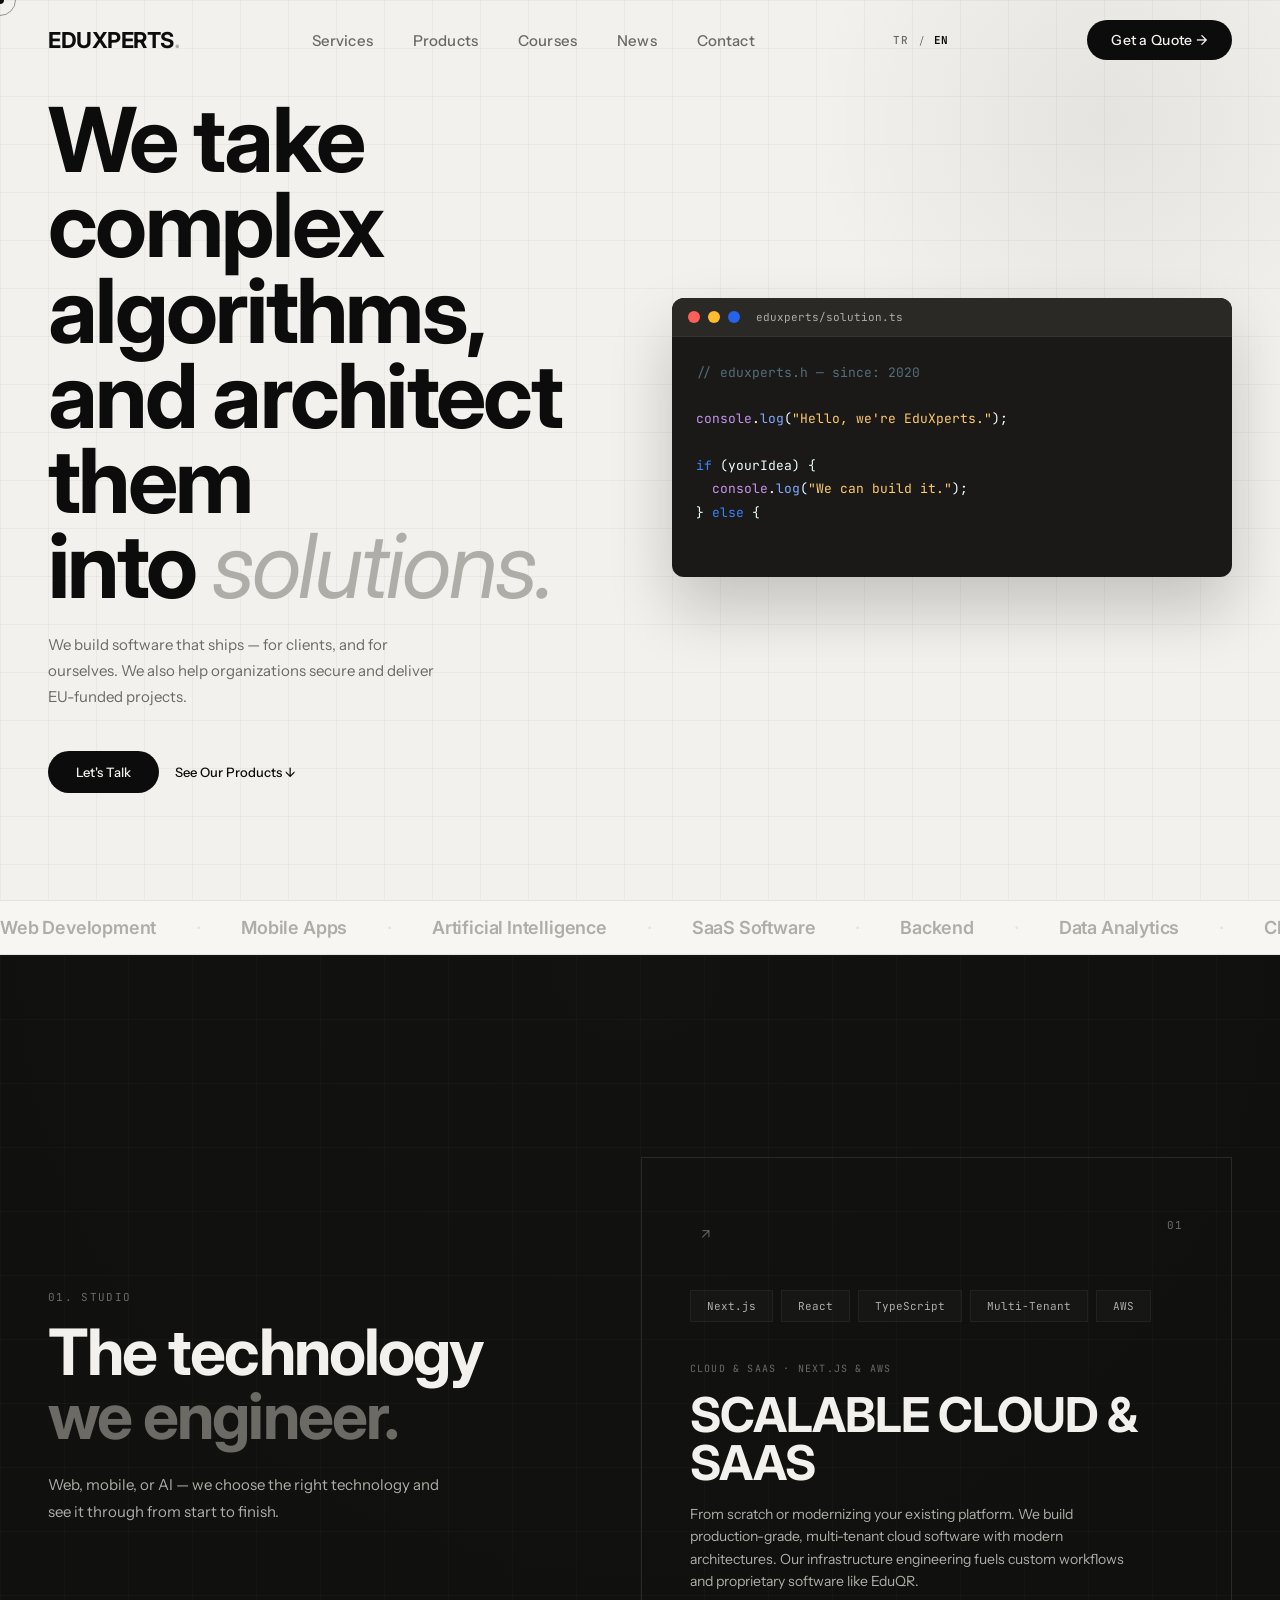
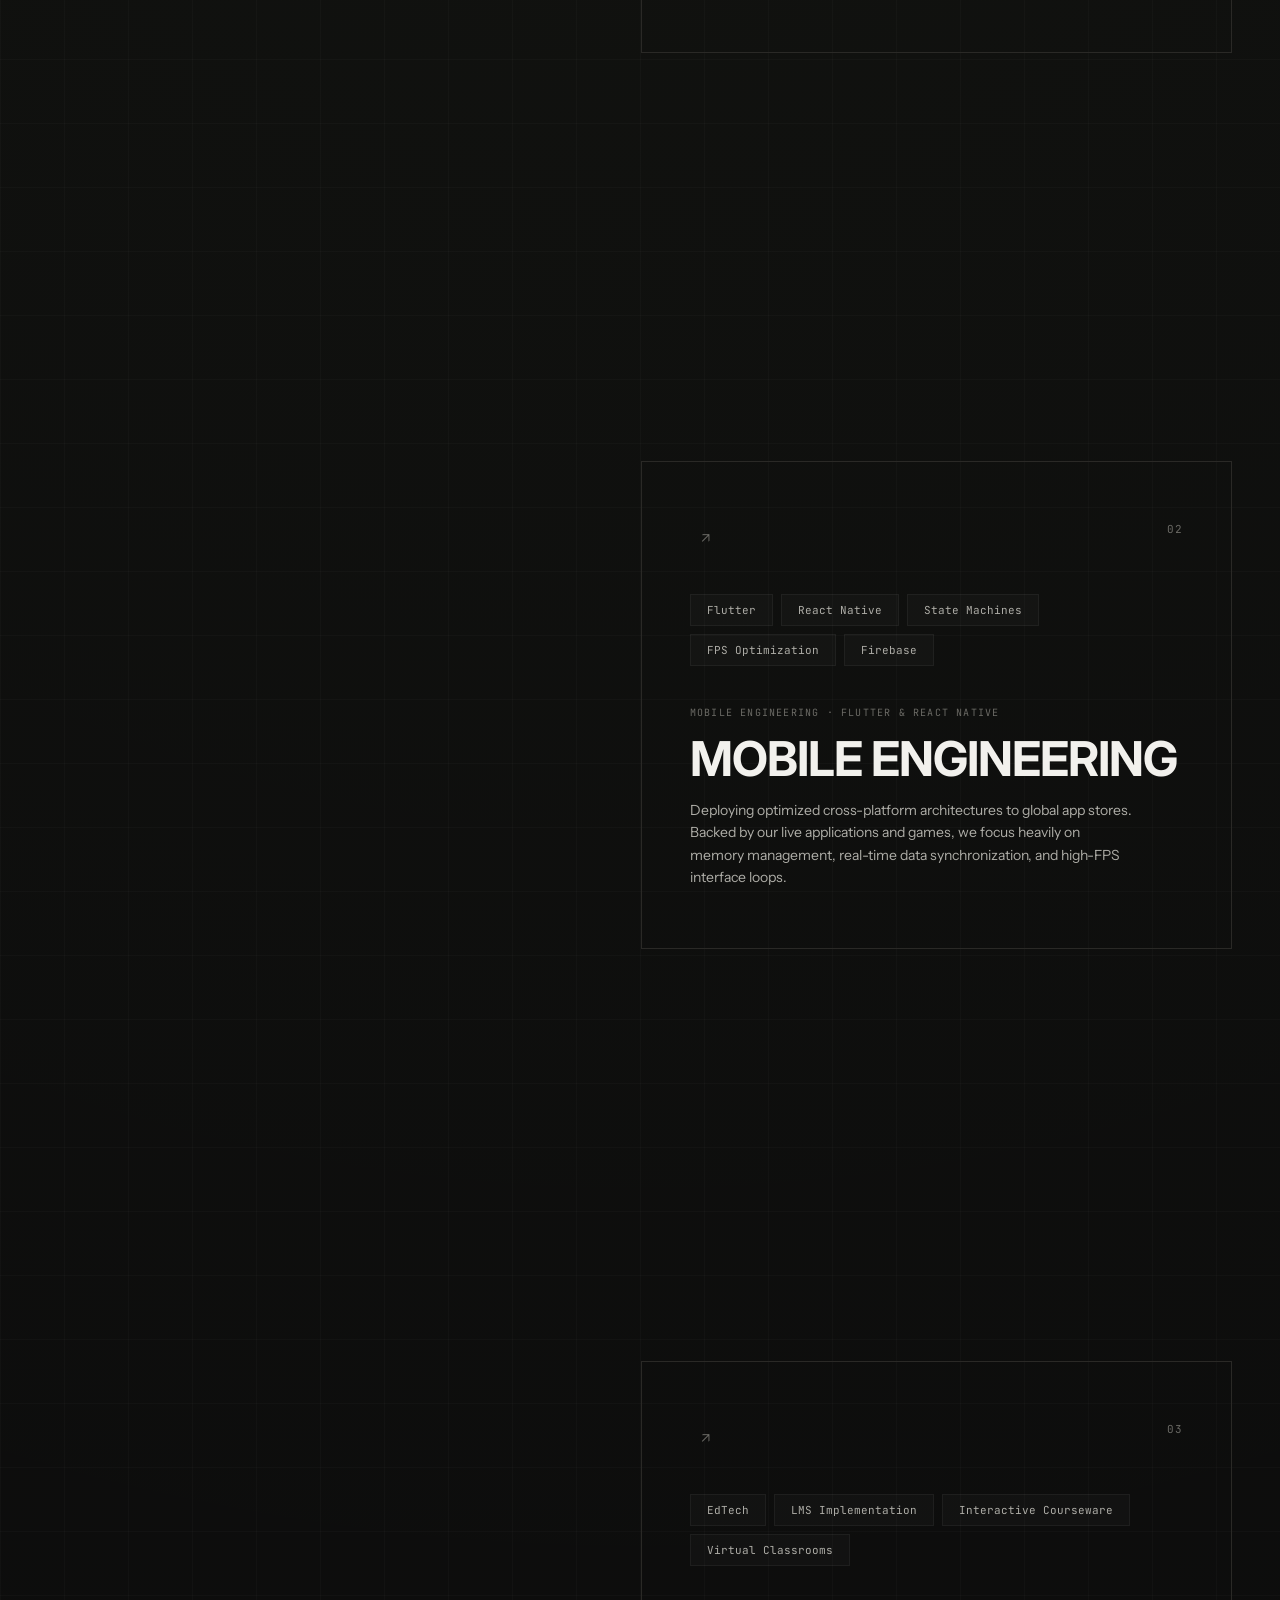
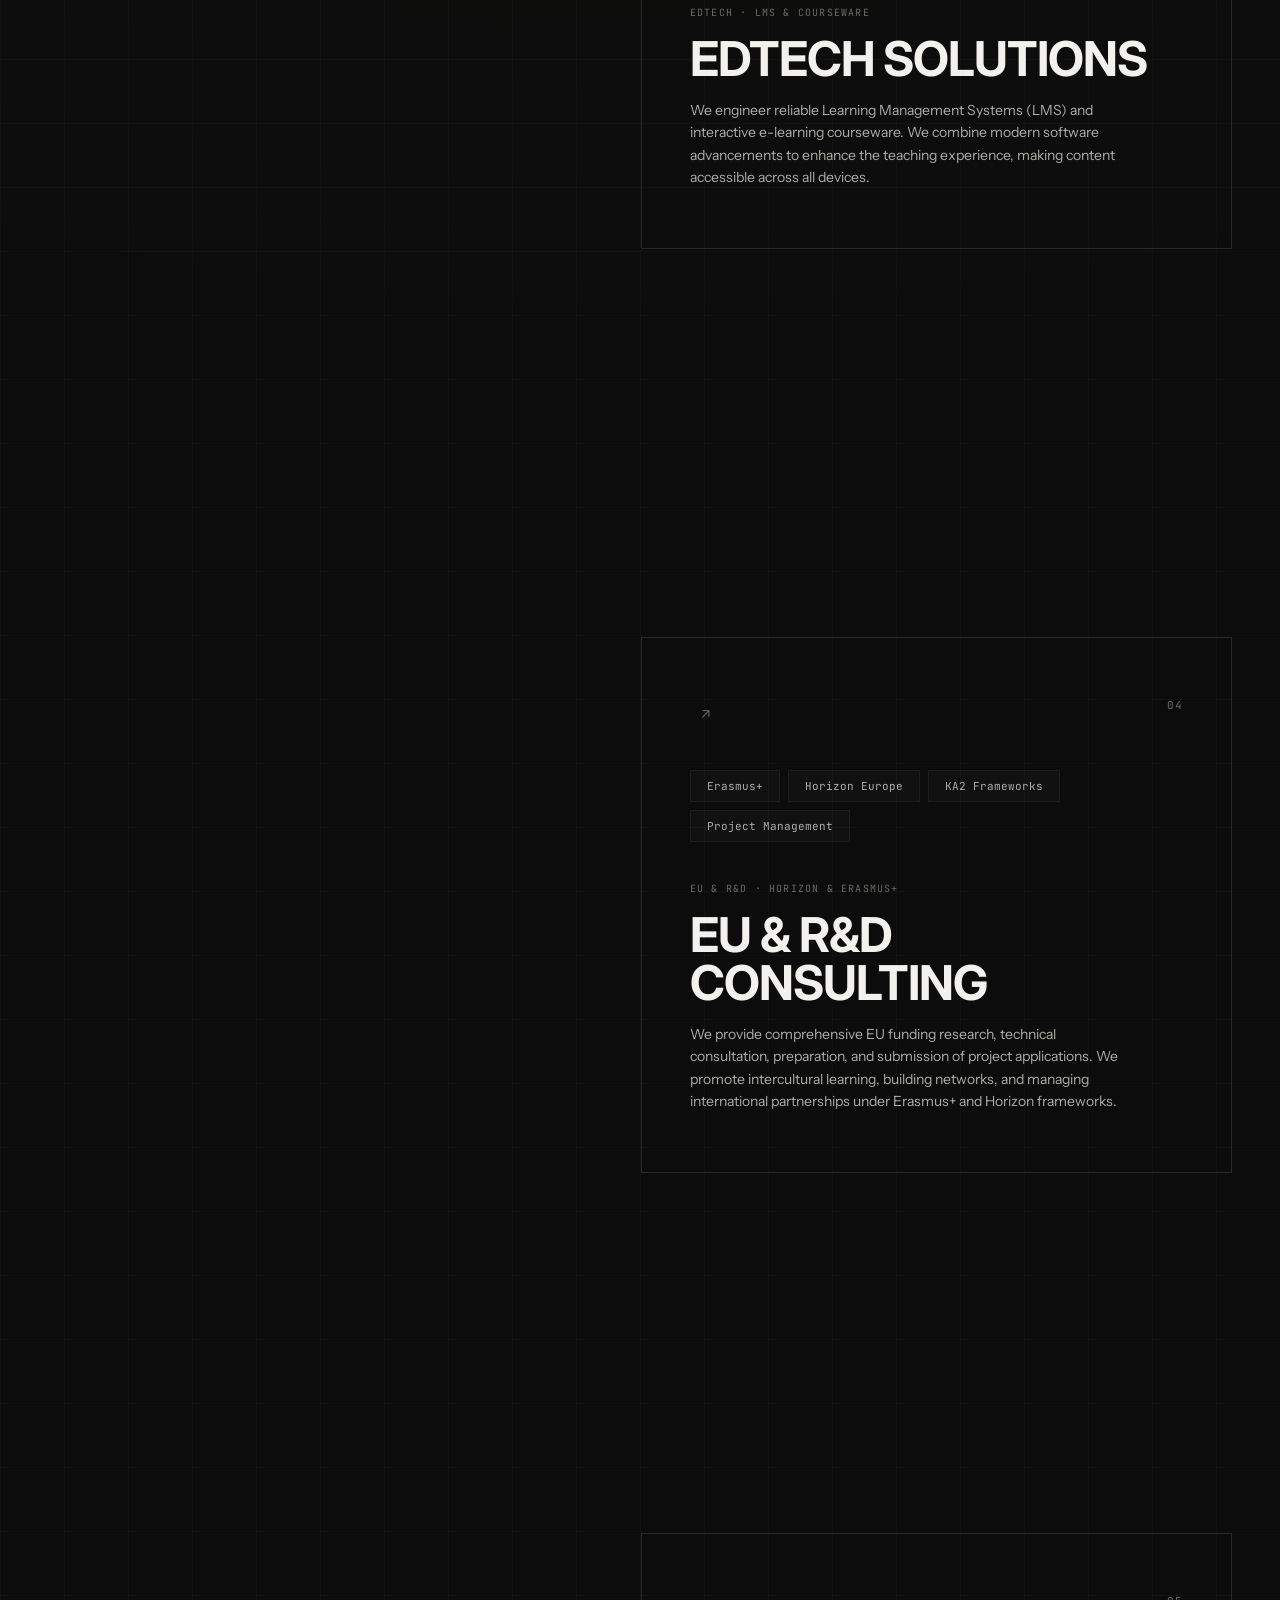
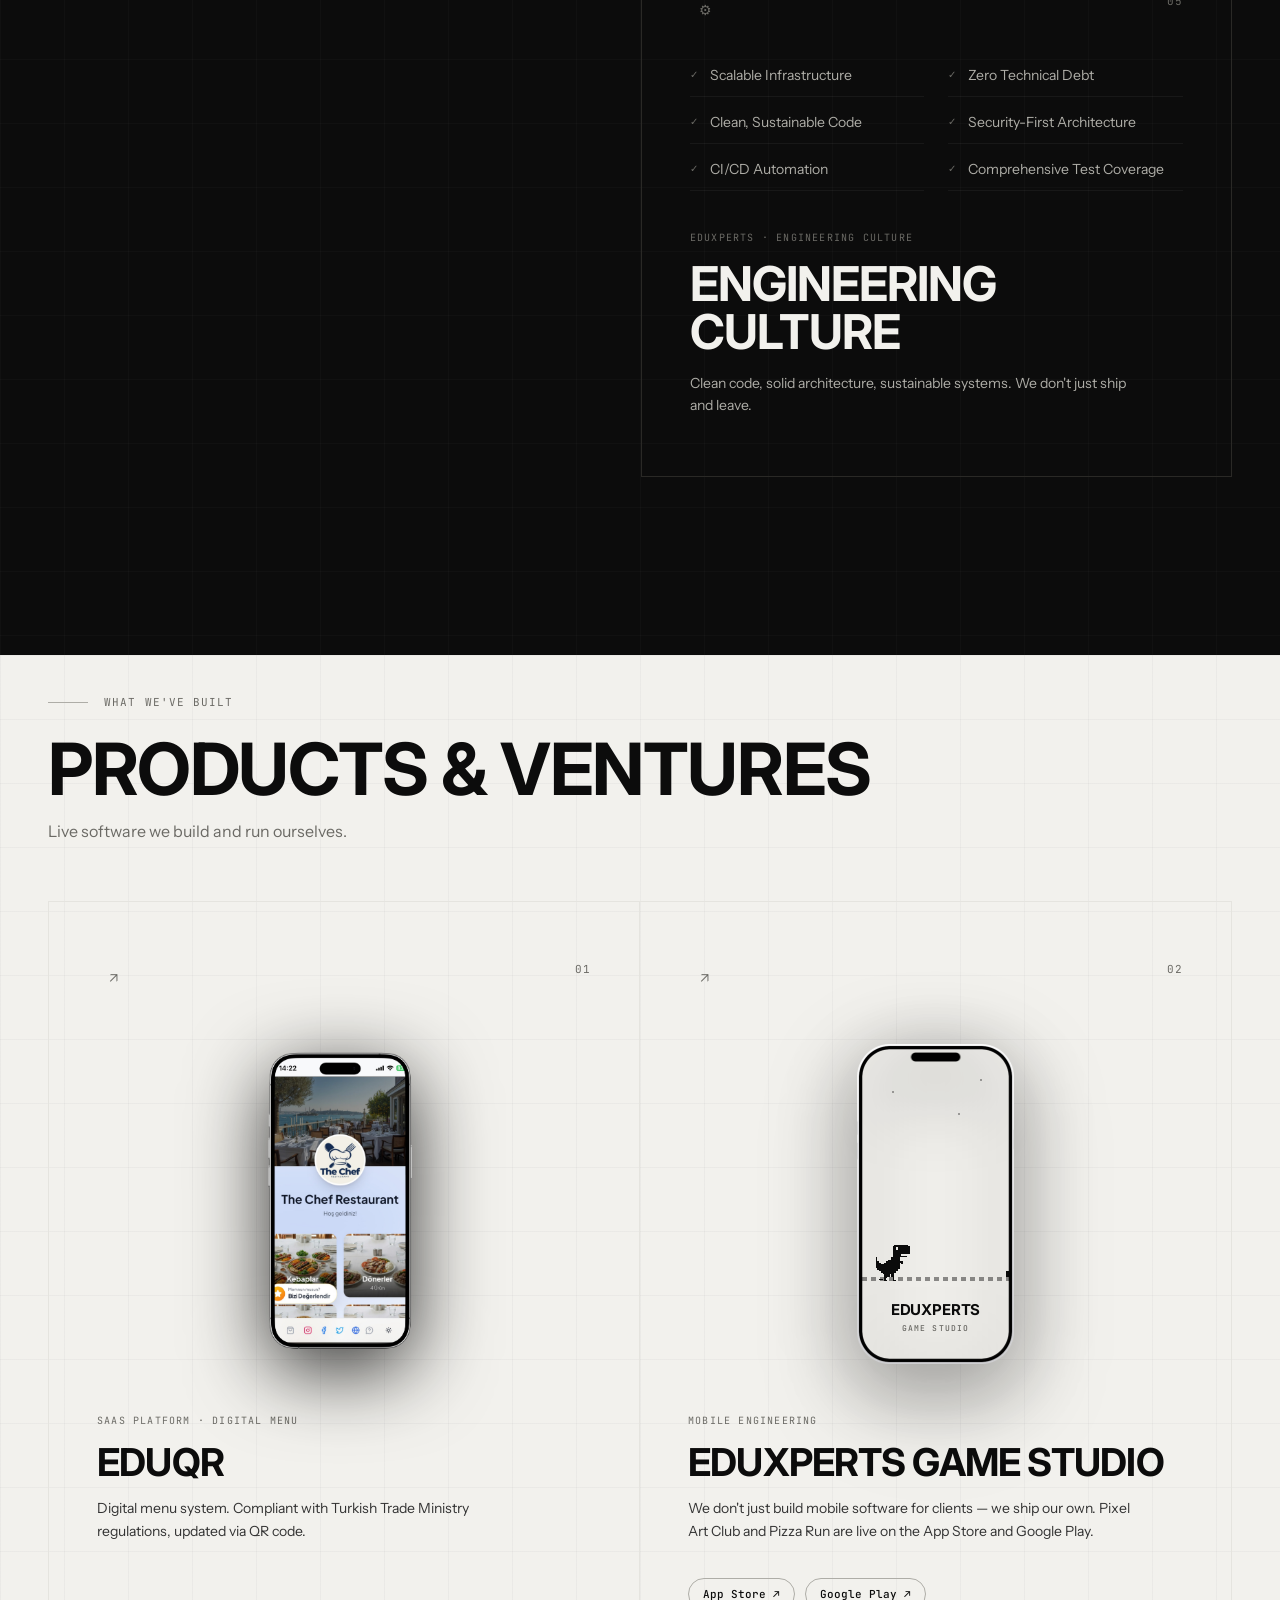
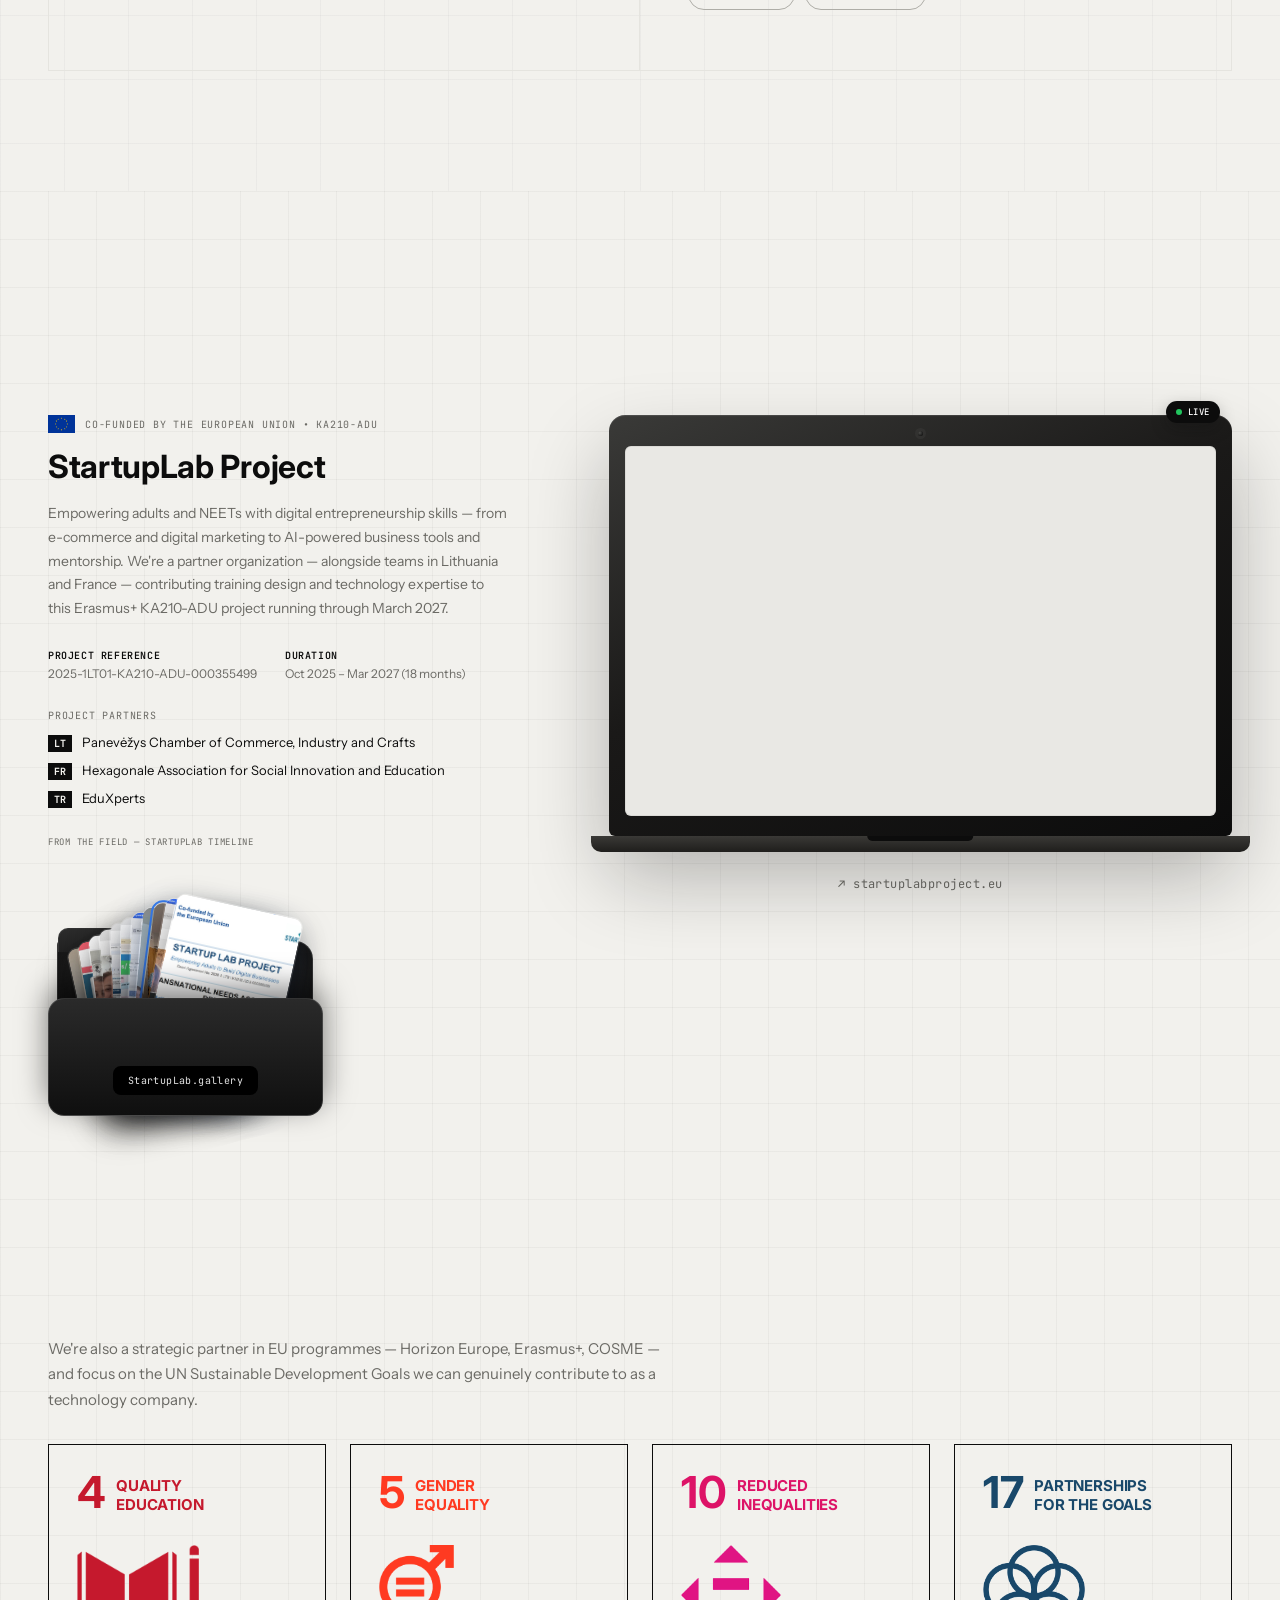
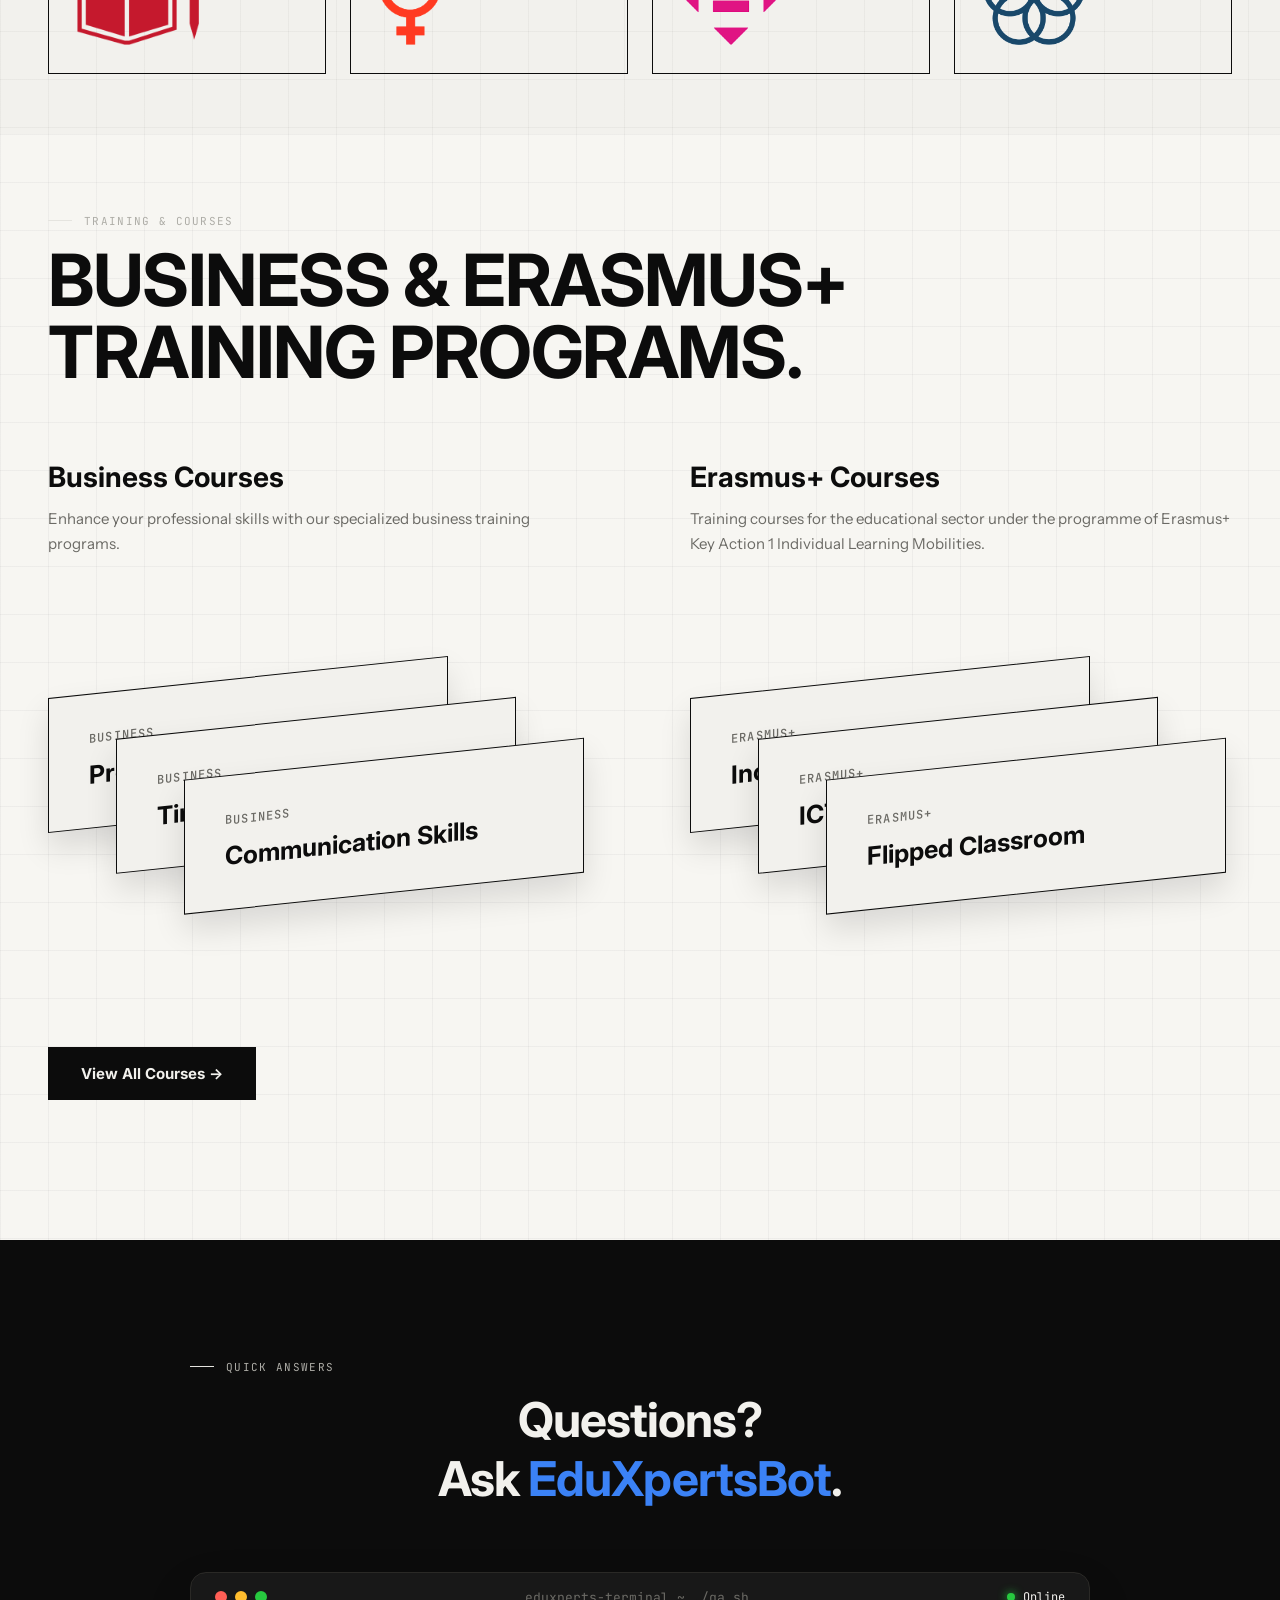
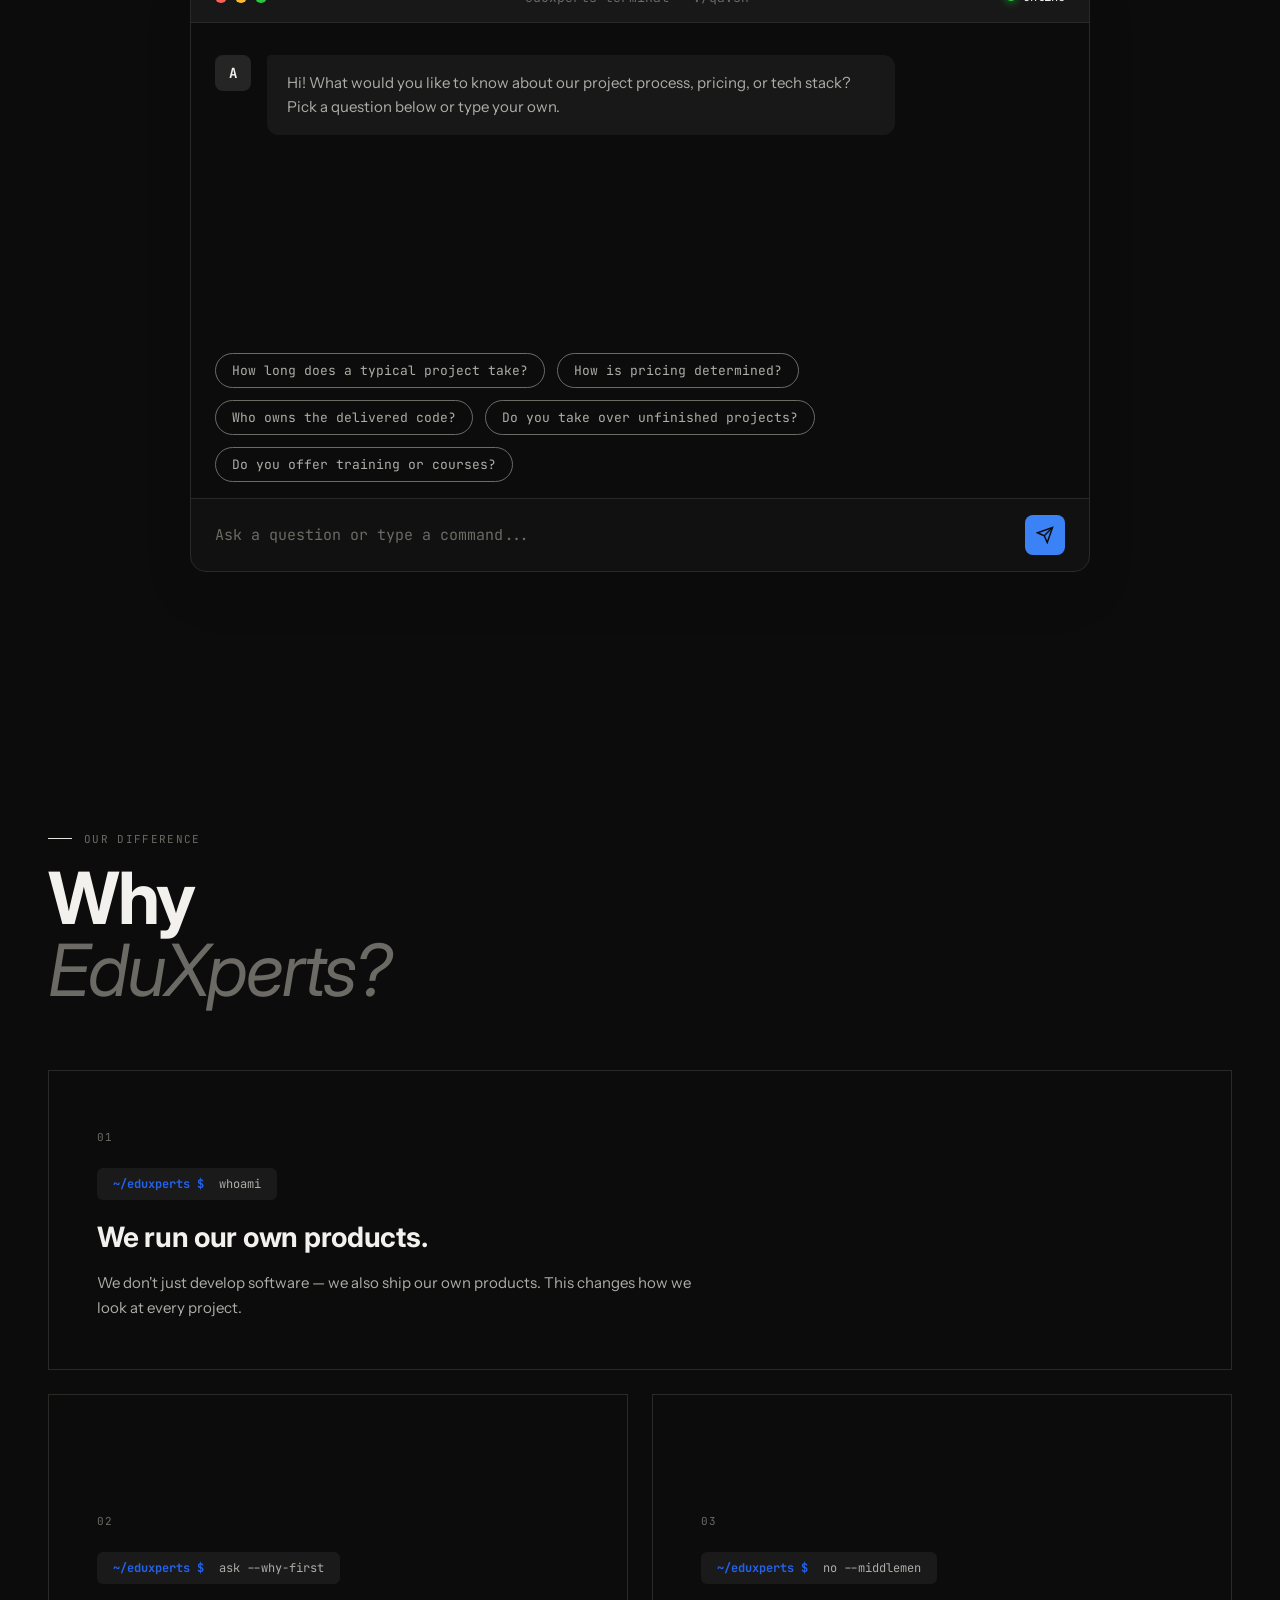
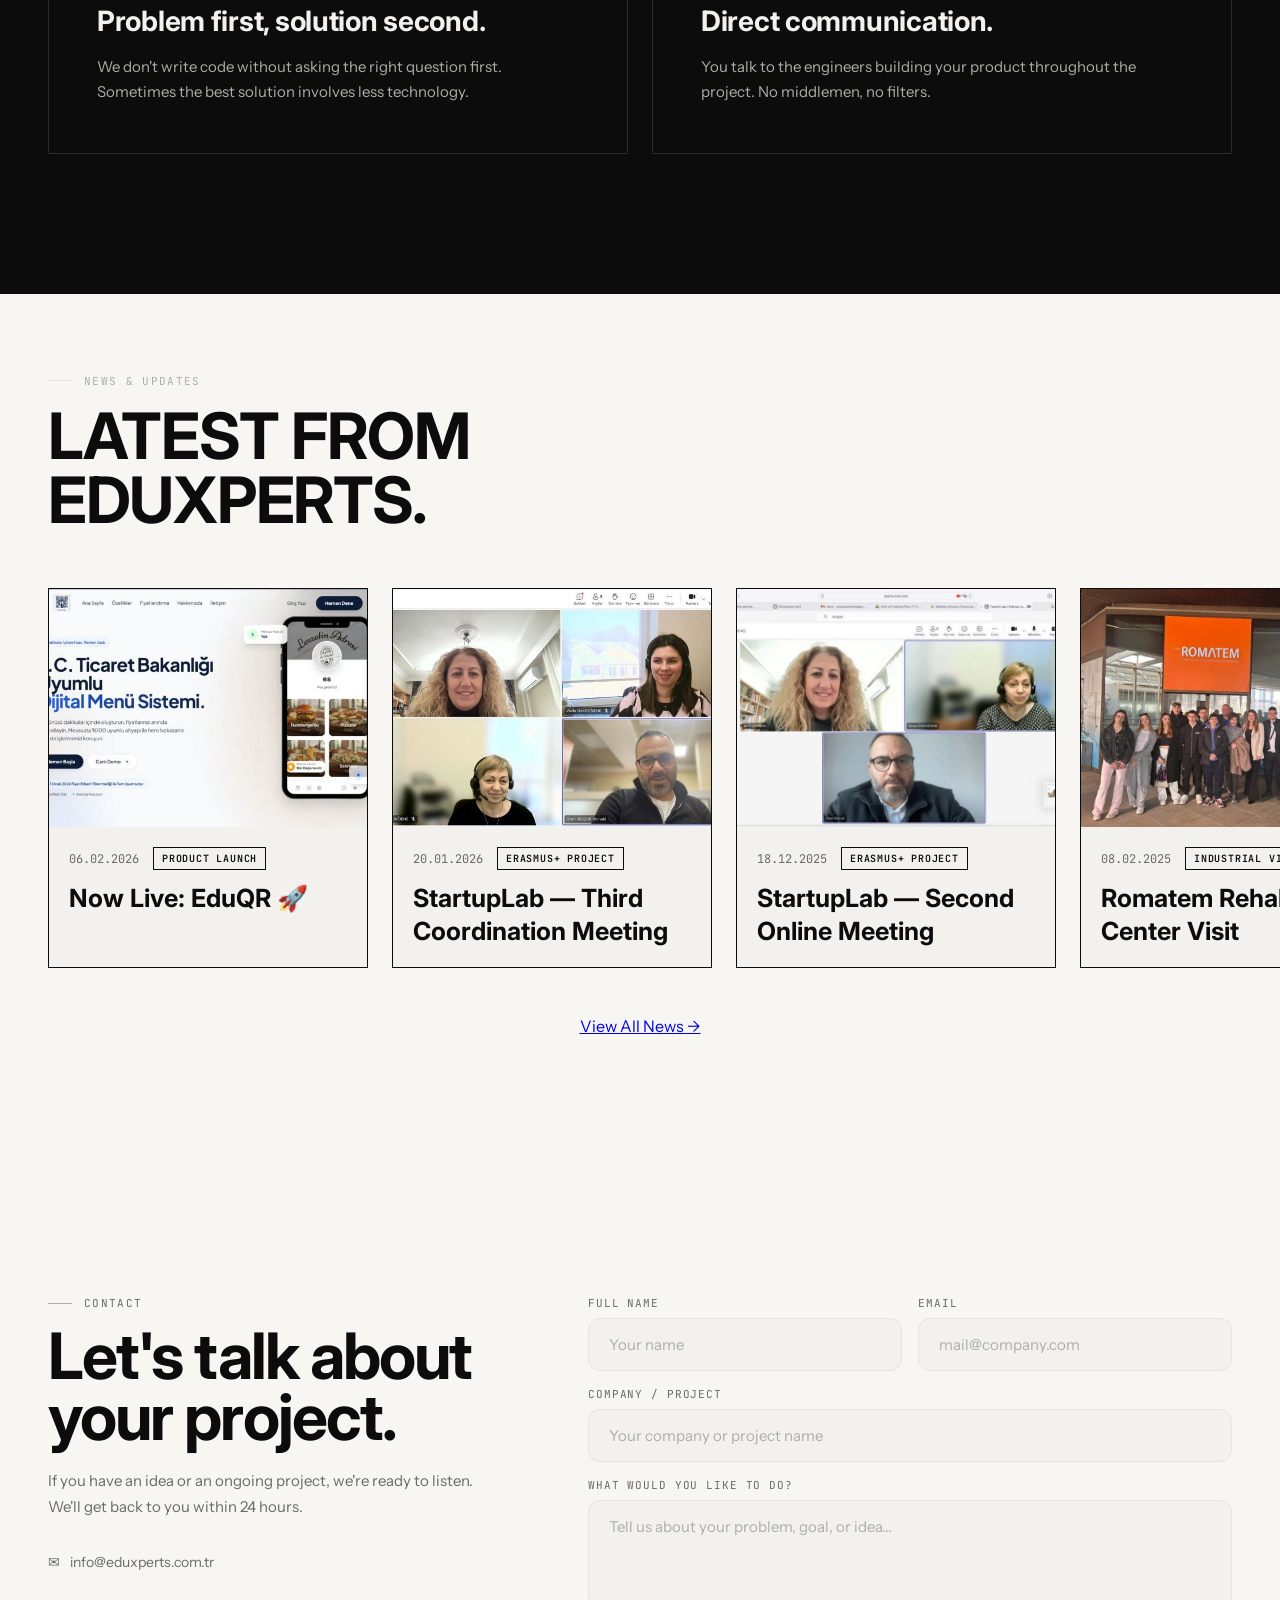
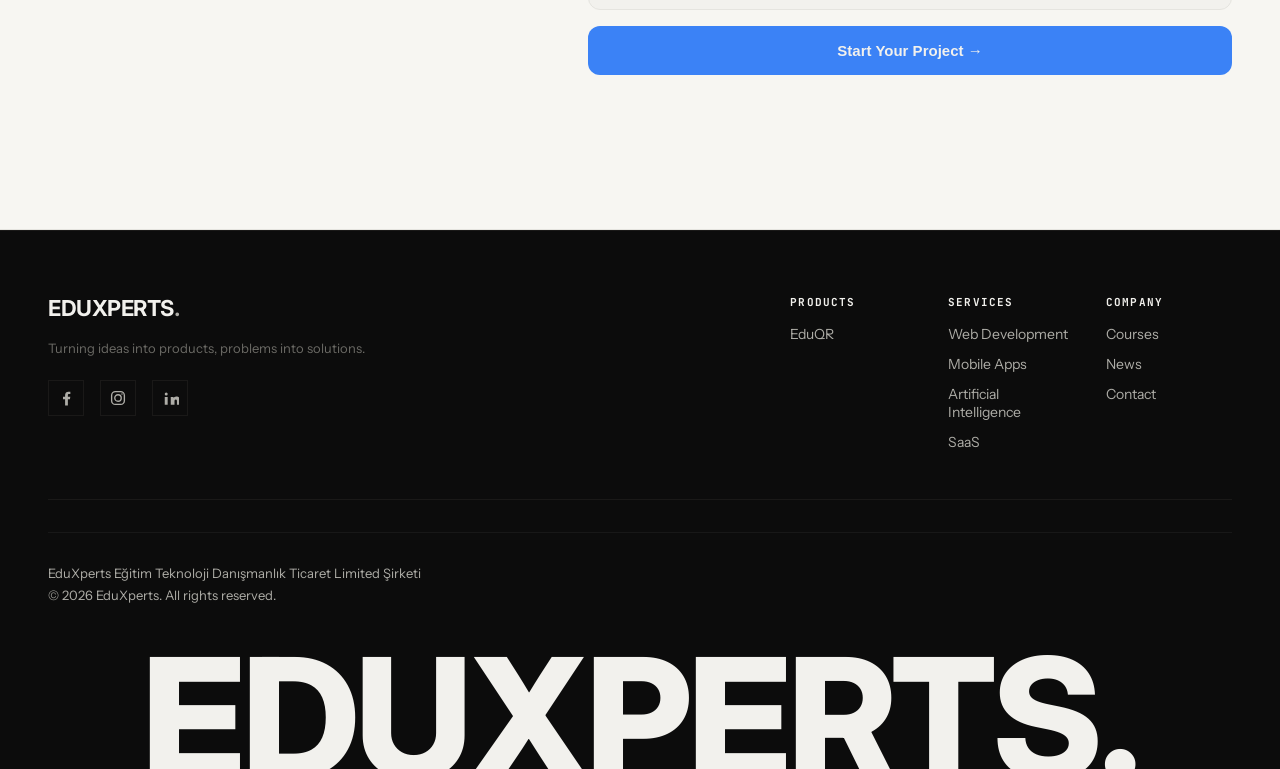
==== index.html @ e9f19a52 "Move social links under footer logo as icon buttons Replace the Follow text column with Facebook/Ins" ====
<!DOCTYPE html>
<html lang="en">
<head>
<meta charset="UTF-8" />
<meta name="viewport" content="width=device-width, initial-scale=1.0" />
<title>EduXperts Software Studio — We Take Ideas, Turn Them Into Products</title>
<meta name="description" content="EduXperts builds enterprise-grade web, mobile, and AI software. EduQR is ours. We build client projects with the same care." />
<link rel="canonical" href="https://eduxperts.com.tr/" />
<meta property="og:type" content="website" />
<meta property="og:site_name" content="EduXperts" />
<meta property="og:title" content="EduXperts Software Studio — We Take Ideas, Turn Them Into Products" />
<meta property="og:description" content="EduXperts builds enterprise-grade web, mobile, and AI software. EduQR is ours. We build client projects with the same care." />
<meta property="og:url" content="https://eduxperts.com.tr/" />
<meta property="og:image" content="https://eduxperts.com.tr/assets/images/eduqr-mockup.png" />
<meta name="twitter:card" content="summary_large_image" />
<meta name="twitter:title" content="EduXperts Software Studio" />
<meta name="twitter:description" content="EduXperts builds enterprise-grade web, mobile, and AI software. EduQR is ours. We build client projects with the same care." />
<meta name="twitter:image" content="https://eduxperts.com.tr/assets/images/eduqr-mockup.png" />
<link rel="icon" type="image/svg+xml" href="assets/favicon.svg" />
<link rel="alternate icon" href="assets/favicon.ico" />
<link rel="apple-touch-icon" href="assets/apple-touch-icon.png" />
<link rel="preconnect" href="https://fonts.googleapis.com" />
<link rel="preconnect" href="https://fonts.gstatic.com" crossorigin />
<link href="https://fonts.googleapis.com/css2?family=Inter:wght@400;500;600;700;800;900&family=Instrument+Sans:ital,wght@0,300;0,400;0,500;1,300&family=JetBrains+Mono:wght@400;500&display=swap" rel="stylesheet" />
<link rel="stylesheet" href="css/style.css">
<script type="application/ld+json">
{
  "@context": "https://schema.org",
  "@type": "Organization",
  "name": "EduXperts Eğitim Teknoloji Danışmanlık Ticaret Limited Şirketi",
  "alternateName": "EduXperts",
  "url": "https://eduxperts.com.tr/",
  "logo": "https://eduxperts.com.tr/assets/favicon.svg",
  "description": "EduXperts builds enterprise-grade web, mobile, and AI software, and consults on EU-funded (Erasmus+) education projects.",
  "sameAs": []
}
</script>
<script type="application/ld+json">
{
  "@context": "https://schema.org",
  "@type": "FAQPage",
  "mainEntity": [
    {
      "@type": "Question",
      "name": "How long does a typical project take?",
      "acceptedAnswer": { "@type": "Answer", "text": "Depends on scope. A web app can be done in 4–6 weeks. More complex SaaS or mobile projects may take 2–4 months. We provide a clear timeline before starting." }
    },
    {
      "@type": "Question",
      "name": "How is pricing determined?",
      "acceptedAnswer": { "@type": "Answer", "text": "It depends on scope. We work with fixed-budget projects or weekly sprint-based engagements. Once scope is defined, we provide a written proposal." }
    },
    {
      "@type": "Question",
      "name": "Who owns the delivered code?",
      "acceptedAnswer": { "@type": "Answer", "text": "Once delivery and payment are complete, full IP ownership of the code transfers to you, along with the repository, documentation, and configuration." }
    },
    {
      "@type": "Question",
      "name": "Do you take over unfinished projects?",
      "acceptedAnswer": { "@type": "Answer", "text": "Yes. We review existing code, assess its state, and put it on a sustainable path. We do a technical assessment before taking over." }
    },
    {
      "@type": "Question",
      "name": "Do you offer training or courses?",
      "acceptedAnswer": { "@type": "Answer", "text": "Yes. We run business training programs for companies and Erasmus+ KA1 courses for the education sector. All courses are listed on our Courses page." }
    }
  ]
}
</script>
</head>
<body>

<!-- INTRO OVERLAY -->
<div class="intro-overlay" id="introOverlay">
  <div class="intro-logo" id="introLogo">EDUXPERTS<span>.</span></div>
</div>

<div class="cursor" id="cursor"></div>
<div class="cursor-ring" id="cursorRing"></div>

<!-- NAV -->
<nav id="nav">
  <a href="#" class="logo">EDUXPERTS<span>.</span></a>
  <ul class="nav-links">
    <li><a href="#hizmetler" data-i18n="nav-services">Services</a></li>
    <li><a href="#urunler" data-i18n="nav-products">Products</a></li>
    <li><a href="#egitimler" data-i18n="nav-courses">Courses</a></li>
    <li><a href="news.html" data-i18n="nav-news">News</a></li>
    <li><a href="#iletisim" data-i18n="nav-contact">Contact</a></li>
  </ul>
  <div class="lang-toggle">
    <button class="lang-btn" data-lang="tr" onclick="setLanguage('tr')">TR</button>
    <span class="lang-sep">/</span>
    <button class="lang-btn active" data-lang="en" onclick="setLanguage('en')">EN</button>
  </div>
  <a href="#iletisim" class="nav-btn" data-i18n="nav-cta">Get a Quote →</a>
  <button class="hamburger" id="hamburger" aria-label="Menu">
    <span></span><span></span>
  </button>
</nav>

<div class="mobile-menu" id="mobileMenu">
  <a href="#hizmetler" class="mob-link">Services</a>
  <a href="#urunler" class="mob-link">Products</a>
  <a href="#egitimler" class="mob-link">Courses</a>
  <a href="news.html" class="mob-link">News</a>
  <a href="#iletisim" class="mob-link">Contact</a>
  <a href="#iletisim" class="mob-cta">Get a Quote →</a>
</div>

<!-- HERO -->
<section class="hero" id="hero">
  <div class="hero-bg">
    <div class="hero-grid"></div>
    <div class="hero-glow"></div>
  </div>

  <div class="hero-content">
    <h1 class="hero-title reveal" data-i18n="hero-title">
      We take complex algorithms,<br>
      and architect them<br>
      into <em>solutions.</em>
    </h1>
    <p class="hero-sub reveal" data-i18n="hero-sub">
      We build software that ships — for clients, and for ourselves. We also help organizations secure and deliver EU-funded projects.
    </p>
    <div class="hero-actions reveal">
      <a href="#iletisim" class="btn-dark" data-i18n="hero-btn-primary">Let's Talk</a>
      <a href="#urunler" class="btn-ghost" data-i18n="hero-btn-secondary">See Our Products ↓</a>
    </div>
  </div>

  <div class="hero-visual reveal">
    <div class="code-window">
      <div class="code-bar">
        <span class="dot red"></span>
        <span class="dot yellow"></span>
        <span class="dot green"></span>
        <span class="code-file">eduxperts/solution.ts</span>
      </div>
      <div class="code-body">
        <div class="code-line"><span class="c-purple">console</span><span class="c-white">.</span><span class="c-blue">log</span><span class="c-white">(</span><span class="c-orange">"Hello, we're EduXperts."</span><span class="c-white">);</span></div>
        <div class="code-line"></div>
        <div class="code-line"><span class="c-accent">if</span><span class="c-white"> (yourIdea) {</span></div>
        <div class="code-line"><span class="c-white">  </span><span class="c-purple">console</span><span class="c-white">.</span><span class="c-blue">log</span><span class="c-white">(</span><span class="c-orange">"We can build it."</span><span class="c-white">);</span></div>
        <div class="code-line"><span class="c-white">} </span><span class="c-accent">else</span><span class="c-white"> {</span></div>
        <div class="code-line"><span class="c-white">  </span><span class="c-purple">console</span><span class="c-white">.</span><span class="c-blue">log</span><span class="c-white">(</span><span class="c-orange">"Let's figure it out together."</span><span class="c-white">);</span></div>
        <div class="code-line"><span class="c-white">}</span></div>
        <div class="code-line"></div>
        <div class="code-line"><span class="c-purple">console</span><span class="c-white">.</span><span class="c-blue">log</span><span class="c-white">(</span><span class="c-orange">"We design, build, and ship software."</span><span class="c-white">);</span></div>
        <div class="code-line"><span class="c-purple">console</span><span class="c-white">.</span><span class="c-blue">log</span><span class="c-white">(</span><span class="c-orange">"Some of it is even our own."</span><span class="c-white">);</span></div>
        <div class="code-line"></div>
        <div class="code-line typed-line"><span class="c-gray">// ✓ ready when you are.</span><span class="cursor-blink">|</span></div>
      </div>
    </div>

  </div>
</section>

<!-- MARQUEE -->
<div class="marquee-section">
  <div class="marquee-track">
    <div class="marquee-inner">
      <span>Web Development</span><span class="sep">·</span>
      <span>Mobile Apps</span><span class="sep">·</span>
      <span>Artificial Intelligence</span><span class="sep">·</span>
      <span>SaaS Software</span><span class="sep">·</span>
      <span>Backend</span><span class="sep">·</span>
      <span>Data Analytics</span><span class="sep">·</span>
      <span>Cloud Native</span><span class="sep">·</span>
      <span>Enterprise Solutions</span><span class="sep">·</span>
      <span>Web Development</span><span class="sep">·</span>
      <span>Mobile Apps</span><span class="sep">·</span>
      <span>Artificial Intelligence</span><span class="sep">·</span>
      <span>SaaS Software</span><span class="sep">·</span>
      <span>Backend</span><span class="sep">·</span>
      <span>Data Analytics</span><span class="sep">·</span>
      <span>Cloud Native</span><span class="sep">·</span>
      <span>Enterprise Solutions</span><span class="sep">·</span>
    </div>
  </div>
</div>

<section id="hizmetler" class="hizmetler-sticky">
  <div class="scroll-container">
    
    <div class="sticky-side">
      <div class="sticky-content active" id="content-studio">
        <span class="tag" data-i18n="svc-tag-1">01. Studio</span>
        <h2 class="hybrid-title" data-i18n="svc-title-1">The technology<br><em>we engineer.</em></h2>
        <p class="hybrid-text" data-i18n="svc-desc-1">Web, mobile, or AI — we choose the right technology and see it through from start to finish.</p>
      </div>

      <div class="sticky-content" id="content-lab">
        <span class="tag" data-i18n="svc-tag-2">02. Engineering</span>
        <h2 class="hybrid-title" data-i18n="svc-title-2">In it for<br><em>the long run.</em></h2>
        <p class="hybrid-text" data-i18n="svc-desc-2">Because we ship our own products too, we take a long-term view on every project.</p>
      </div>
    </div>

    <div class="scrolling-side">
      <div class="scroll-item" data-sticky="content-studio">
        <div class="strict-card">
          <div class="sc-top">
            <span class="sc-arrow">↗</span>
            <span class="sc-num">01</span>
          </div>
          <div class="sc-middle">
            <div class="tech-tags">
              <span>Next.js</span>
              <span>React</span>
              <span>TypeScript</span>
              <span>Multi-Tenant</span>
              <span>AWS</span>
            </div>
          </div>
          <div class="sc-bottom">
            <div class="sc-meta" data-i18n="card-cloud-meta">CLOUD & SAAS · NEXT.JS & AWS</div>
            <h3 class="sc-title" data-i18n="card-cloud-title">SCALABLE CLOUD & SAAS</h3>
            <p class="sc-desc" data-i18n="card-cloud-desc">From scratch or modernizing your existing platform. We build production-grade, multi-tenant cloud software with modern architectures. Our infrastructure engineering fuels custom workflows and proprietary software like EduQR.</p>
          </div>
        </div>
      </div>
      
      <div class="scroll-item" data-sticky="content-studio">
        <div class="strict-card">
          <div class="sc-top">
            <span class="sc-arrow">↗</span>
            <span class="sc-num">02</span>
          </div>
          <div class="sc-middle">
            <div class="tech-tags">
              <span>Flutter</span>
              <span>React Native</span>
              <span>State Machines</span>
              <span>FPS Optimization</span>
              <span>Firebase</span>
            </div>
          </div>
          <div class="sc-bottom">
            <div class="sc-meta" data-i18n="card-mobile-meta">MOBILE ENGINEERING · FLUTTER & REACT NATIVE</div>
            <h3 class="sc-title" data-i18n="card-mobile-title">MOBILE ENGINEERING</h3>
            <p class="sc-desc" data-i18n="card-mobile-desc">Deploying optimized cross-platform architectures to global app stores. Backed by our live applications and games, we focus heavily on memory management, real-time data synchronization, and high-FPS interface loops.</p>
          </div>
        </div>
      </div>
      
      <div class="scroll-item" data-sticky="content-studio">
        <div class="strict-card">
          <div class="sc-top">
            <span class="sc-arrow">↗</span>
            <span class="sc-num">03</span>
          </div>
          <div class="sc-middle">
            <div class="tech-tags">
              <span>EdTech</span>
              <span>LMS Implementation</span>
              <span>Interactive Courseware</span>
              <span>Virtual Classrooms</span>
            </div>
          </div>
          <div class="sc-bottom">
            <div class="sc-meta" data-i18n="card-edtech-meta">EDTECH · LMS & COURSEWARE</div>
            <h3 class="sc-title" data-i18n="card-edtech-title">EDTECH SOLUTIONS</h3>
            <p class="sc-desc" data-i18n="card-edtech-desc">We engineer reliable Learning Management Systems (LMS) and interactive e-learning courseware. We combine modern software advancements to enhance the teaching experience, making content accessible across all devices.</p>
          </div>
        </div>
      </div>
      
      <div class="scroll-item" data-sticky="content-studio">
        <div class="strict-card">
          <div class="sc-top">
            <span class="sc-arrow">↗</span>
            <span class="sc-num">04</span>
          </div>
          <div class="sc-middle">
            <div class="tech-tags">
              <span>Erasmus+</span>
              <span>Horizon Europe</span>
              <span>KA2 Frameworks</span>
              <span>Project Management</span>
            </div>
          </div>
          <div class="sc-bottom">
            <div class="sc-meta" data-i18n="card-eu-meta">EU & R&D · HORIZON & ERASMUS+</div>
            <h3 class="sc-title" data-i18n="card-eu-title">EU & R&D CONSULTING</h3>
            <p class="sc-desc" data-i18n="card-eu-desc">We provide comprehensive EU funding research, technical consultation, preparation, and submission of project applications. We promote intercultural learning, building networks, and managing international partnerships under Erasmus+ and Horizon frameworks.</p>
          </div>
        </div>
      </div>
      
      <div class="scroll-item" data-sticky="content-lab">
         <div class="engineering-preview-box">
            <div class="strict-card">
              <div class="sc-top">
                <span class="sc-arrow">⚙</span>
                <span class="sc-num">05</span>
              </div>
              <div class="sc-middle">
                <ul class="eng-features-grid">
                  <li><span class="f-icon">✓</span> Scalable Infrastructure</li>
                  <li><span class="f-icon">✓</span> Zero Technical Debt</li>
                  <li><span class="f-icon">✓</span> Clean, Sustainable Code</li>
                  <li><span class="f-icon">✓</span> Security-First Architecture</li>
                  <li><span class="f-icon">✓</span> CI/CD Automation</li>
                  <li><span class="f-icon">✓</span> Comprehensive Test Coverage</li>
                </ul>
              </div>
              <div class="sc-bottom">
                <div class="sc-meta" data-i18n="card-eng-meta">EDUXPERTS · ENGINEERING CULTURE</div>
                <h3 class="sc-title" data-i18n="card-eng-title">ENGINEERING CULTURE</h3>
                <p class="sc-desc" data-i18n="card-eng-desc">Clean code, solid architecture, sustainable systems. We don't just ship and leave.</p>
              </div>
            </div>
         </div>
      </div>
    </div>

  </div>
</section>

<!-- ÖNEMLİ PROJELERİMİZ (PORTFOLIO GRID) -->
<section class="portfolio-strict" id="urunler" style="padding-top: 40px;">
  <div class="portfolio-inner">
    <div class="p-header reveal">
      <div class="p-label" data-i18n="products-label">WHAT WE'VE BUILT</div>
      <div class="p-title-row">
        <h2 data-i18n="products-title">PRODUCTS &amp; VENTURES</h2>
      </div>
      <p style="font-size:16px; color:var(--gray-500); font-weight:300; margin-top:16px;" data-i18n="products-sub">Live software we build and run ourselves.</p>
    </div>

    <div class="portfolio-grid reveal">
      <!-- EduQR -->
      <a href="https://eduqr.tr" target="_blank" class="strict-card p-card">
        <div class="sc-top">
          <span class="sc-arrow">↗</span>
          <span class="sc-num">01</span>
        </div>

        <div class="p-card-visual">
          <img src="assets/images/eduqr-mockup.png" alt="EduQR" class="mockup-img phone-mockup">
          <div class="eduqr-preview-card">
            <div class="sl-iframe-wrap">
              <iframe class="sl-iframe" src="https://eduqr.tr" title="EduQR" loading="lazy" scrolling="no" tabindex="-1"></iframe>
            </div>
          </div>
        </div>

        <div class="sc-bottom">
          <div class="sc-meta" data-i18n="eduqr-meta">SAAS PLATFORM · DIGITAL MENU</div>
          <h3 class="sc-title">EDUQR</h3>
          <p class="sc-desc" data-i18n="eduqr-desc">Digital menu system. Compliant with Turkish Trade Ministry regulations, updated via QR code.</p>
        </div>
      </a>

      <!-- Interactive Mobile Mechanics -->
      <div class="strict-card p-card">
        <div class="sc-top">
          <span class="sc-arrow">↗</span>
          <span class="sc-num">02</span>
        </div>

        <div class="p-card-visual">
          <div class="onb-phone">
            <div class="game-scene">
              <div class="game-scene-dot game-scene-dot-1"></div>
              <div class="game-scene-dot game-scene-dot-2"></div>
              <div class="game-scene-dot game-scene-dot-3"></div>
              <div class="game-scene-runner"></div>
              <div class="game-scene-cactus"></div>
              <div class="game-scene-ground"></div>
              <div class="game-scene-brand">
                <span>EDUXPERTS</span>
                <span class="game-scene-brand-sub">GAME STUDIO</span>
              </div>
            </div>
            <img src="assets/images/phone-frame.png" alt="" class="phone-frame-overlay">
          </div>
        </div>

        <div class="sc-bottom">
          <div class="sc-meta" data-i18n="card2-meta">MOBILE ENGINEERING</div>
          <h3 class="sc-title" data-i18n="card2-title">EDUXPERTS GAME STUDIO</h3>
          <p class="sc-desc" data-i18n="card2-desc">We don't just build mobile software for clients — we ship our own. Pixel Art Club and Pizza Run are live on the App Store and Google Play.</p>
          <div class="store-badges">
            <a href="https://apps.apple.com/tr/developer/esra-nil-dogan-eduxperts-egitim-teknoloji-danismanlik/id6790150579" target="_blank" class="store-badge">App Store ↗</a>
            <a href="https://play.google.com/store/apps/dev?id=8341034516818210702" target="_blank" class="store-badge">Google Play ↗</a>
          </div>
        </div>
      </div>
    </div>
  </div>
</section>

<!-- INTERNATIONAL PROJECTS -->
<section class="network-strict" id="projeler">
  <div class="network-bg"><div class="network-bg-grid"></div></div>

  <div class="intl-header reveal">
    <h2 data-i18n="intl-title">EU Project</h2>
  </div>

  <div class="intl-grid">
    <div class="intl-col reveal">
      <div class="intl-badge">
        <svg class="eu-flag" viewBox="0 0 30 20" xmlns="http://www.w3.org/2000/svg" aria-hidden="true">
          <rect width="30" height="20" fill="#003399"/>
          <defs><path id="eu-star" d="M0,-1 L0.22,-0.31 L0.95,-0.31 L0.36,0.12 L0.59,0.81 L0,0.38 L-0.59,0.81 L-0.36,0.12 L-0.95,-0.31 L-0.22,-0.31 Z"/></defs>
          <g fill="#FFCC00">
            <use href="#eu-star" transform="translate(15,3.5) scale(0.9)"/>
            <use href="#eu-star" transform="translate(18.63,4.75) scale(0.9)"/>
            <use href="#eu-star" transform="translate(20.63,6.75) scale(0.9)"/>
            <use href="#eu-star" transform="translate(21.5,10) scale(0.9)"/>
            <use href="#eu-star" transform="translate(20.63,13.25) scale(0.9)"/>
            <use href="#eu-star" transform="translate(18.63,15.25) scale(0.9)"/>
            <use href="#eu-star" transform="translate(15,16.5) scale(0.9)"/>
            <use href="#eu-star" transform="translate(11.37,15.25) scale(0.9)"/>
            <use href="#eu-star" transform="translate(9.37,13.25) scale(0.9)"/>
            <use href="#eu-star" transform="translate(8.5,10) scale(0.9)"/>
            <use href="#eu-star" transform="translate(9.37,6.75) scale(0.9)"/>
            <use href="#eu-star" transform="translate(11.37,4.75) scale(0.9)"/>
          </g>
        </svg>
        <span data-i18n="startuplab-badge">CO-FUNDED BY THE EUROPEAN UNION • KA210-ADU</span>
      </div>
      <h3 class="intl-col-title" data-i18n="startuplab-title">StartupLab Project</h3>
      <p class="intl-col-desc" data-i18n="startuplab-desc">Empowering adults and NEETs with digital entrepreneurship skills — from e-commerce and digital marketing to AI-powered business tools and mentorship. We're a partner organization — alongside teams in Lithuania and France — contributing training design and technology expertise to this Erasmus+ KA210-ADU project running through March 2027.</p>

      <div class="intl-meta">
        <div class="intl-meta-item"><strong data-i18n="intl-meta-ref-label">Project Reference</strong> 2025-1LT01-KA210-ADU-000355499</div>
        <div class="intl-meta-item"><strong data-i18n="intl-meta-duration-label">Duration</strong> <span data-i18n="intl-meta-duration">Oct 2025 – Mar 2027 (18 months)</span></div>
      </div>

      <div class="intl-partners">
        <div class="intl-partners-label" data-i18n="intl-partners-label">PROJECT PARTNERS</div>
        <ul class="intl-partners-list">
          <li><span class="intl-partner-country">LT</span> Panevėžys Chamber of Commerce, Industry and Crafts</li>
          <li><span class="intl-partner-country">FR</span> Hexagonale Association for Social Innovation and Education</li>
          <li><span class="intl-partner-country">TR</span> EduXperts</li>
        </ul>
      </div>

    <div class="sl-folder-wrap reveal" id="slFolderWrap">
      <div class="sl-folder-label">FROM THE FIELD — STARTUPLAB TIMELINE</div>

      <div class="sl-folder-stage">
        <div class="sl-folder-back">
          <div class="sl-folder-tab"></div>
        </div>

        <div class="sl-folder-photos">
          <div class="sl-folder-photo" style="--i:-5.0">
            <img src="assets/images/startuplab-news/02-kickoff-france.jpg" alt="Kick-Off Meeting, France" loading="lazy">
            <span class="sl-folder-cap">11.11.2025 · Kick-Off, France</span>
          </div>
          <div class="sl-folder-photo" style="--i:-4.0">
            <img src="assets/images/startuplab-news/04-newsletter.jpg" alt="Newsletter No.1" loading="lazy">
            <span class="sl-folder-cap">01.01.2026 · Newsletter No.1</span>
          </div>
          <div class="sl-folder-photo" style="--i:-3.0">
            <img src="assets/images/startuplab-news/05-meeting-3.jpg" alt="3rd Online Meeting" loading="lazy">
            <span class="sl-folder-cap">20.01.2026 · 3rd Online Meeting</span>
          </div>
          <div class="sl-folder-photo" style="--i:-2.0">
            <img src="assets/images/startuplab-news/06-meeting-4.jpg" alt="4th Online Meeting" loading="lazy">
            <span class="sl-folder-cap">20.02.2026 · 4th Online Meeting</span>
          </div>
          <div class="sl-folder-photo" style="--i:-1.0">
            <img src="assets/images/startuplab-news/07-curriculum.jpg" alt="Training Curriculum Planning" loading="lazy">
            <span class="sl-folder-cap">27.03.2026 · Curriculum Planning</span>
          </div>
          <div class="sl-folder-photo" style="--i:0.0">
            <img src="assets/images/startuplab-news/08-meeting-online.jpg" alt="Partners Meet Online" loading="lazy">
            <span class="sl-folder-cap">17.04.2026 · Partners Meet Online</span>
          </div>
          <div class="sl-folder-photo" style="--i:1.0">
            <img src="assets/images/startuplab-news/09-izmir-prep.jpg" alt="İzmir Meeting Prep" loading="lazy">
            <span class="sl-folder-cap">22.05.2026 · İzmir Meeting Prep</span>
          </div>
          <div class="sl-folder-photo" style="--i:2.0">
            <img src="assets/images/startuplab-news/10-dissemination.jpg" alt="Dissemination Events" loading="lazy">
            <span class="sl-folder-cap">29.05.2026 · Dissemination Events</span>
          </div>
          <div class="sl-folder-photo sl-folder-photo-highlight" style="--i:3.0">
            <img src="assets/images/startuplab-news/11-izmir-meeting.jpg" alt="2nd Transnational Meeting, İzmir" loading="lazy">
            <span class="sl-folder-cap">03–04.06.2026 · İzmir Meeting, hosted by EduXperts</span>
          </div>
          <div class="sl-folder-photo" style="--i:4.0">
            <img src="assets/images/startuplab-news/12-meeting-online-2.jpg" alt="Online Project Meeting" loading="lazy">
            <span class="sl-folder-cap">01.07.2026 · Online Project Meeting</span>
          </div>
          <div class="sl-folder-photo" style="--i:5.0">
            <img src="assets/images/startuplab-news/13-needs-assessment.jpg" alt="Needs Assessment Completed" loading="lazy">
            <span class="sl-folder-cap">11.07.2026 · Needs Assessment Completed</span>
          </div>
        </div>

        <div class="sl-folder-front">
          <span class="sl-folder-chip">StartupLab.gallery</span>
        </div>
      </div>
    </div>
    </div>

    <div class="intl-visual reveal">
      <a href="https://startuplabproject.eu" target="_blank" class="laptop-frame-v2">
        <span class="tablet-live-badge"><span class="badge-dot"></span> LIVE</span>
        <div class="laptop-screen-v2">
          <div class="laptop-cam"></div>
          <div class="sl-iframe-wrap">
            <iframe class="sl-iframe" src="https://startuplabproject.eu" title="StartupLab" loading="lazy" scrolling="no" tabindex="-1"></iframe>
          </div>
        </div>
        <div class="laptop-base-v2"></div>
      </a>
      <a href="https://startuplabproject.eu" target="_blank" class="intl-visual-hint">↗ startuplabproject.eu</a>
    </div>
  </div>

  <div class="sdg-strip reveal">
    <p class="sdg-intro" data-i18n="sdg-intro">We're also a strategic partner in EU programmes — Horizon Europe, Erasmus+, COSME — and focus on the UN Sustainable Development Goals we can genuinely contribute to as a technology company.</p>
    <div class="sdg-grid">
      <div class="sdg-item sdg-4">
        <div class="sdg-top">
          <span class="sdg-num">4</span>
          <span class="sdg-title" data-i18n="sdg-4-title">Quality<br>Education</span>
        </div>
        <div class="sdg-icon-wrap"><img class="sdg-icon" src="assets/images/sdg-4.png" alt=""></div>
      </div>
      <div class="sdg-item sdg-5">
        <div class="sdg-top">
          <span class="sdg-num">5</span>
          <span class="sdg-title" data-i18n="sdg-5-title">Gender<br>Equality</span>
        </div>
        <div class="sdg-icon-wrap"><img class="sdg-icon" src="assets/images/sdg-5.png" alt=""></div>
      </div>
      <div class="sdg-item sdg-10">
        <div class="sdg-top">
          <span class="sdg-num">10</span>
          <span class="sdg-title" data-i18n="sdg-10-title">Reduced<br>Inequalities</span>
        </div>
        <div class="sdg-icon-wrap"><img class="sdg-icon" src="assets/images/sdg-10.png" alt=""></div>
      </div>
      <div class="sdg-item sdg-17">
        <div class="sdg-top">
          <span class="sdg-num">17</span>
          <span class="sdg-title" data-i18n="sdg-17-title">Partnerships<br>for the Goals</span>
        </div>
        <div class="sdg-icon-wrap"><img class="sdg-icon" src="assets/images/sdg-17.png" alt=""></div>
      </div>
    </div>
  </div>
</section>

<!-- TRAINING & COURSES -->
<section class="courses-teaser" id="egitimler">
  <div class="courses-teaser-bg"><div class="courses-teaser-grid"></div></div>
  <div class="courses-teaser-inner">
    <div class="courses-teaser-header">
      <div class="section-label" data-i18n="courses-label">TRAINING & COURSES</div>
      <h2 data-i18n="courses-title">Business &amp; Erasmus+<br>training programs.</h2>
    </div>

    <div class="courses-teaser-grid-cols">
      <div class="courses-col">
        <h3 data-i18n="business-courses-title">Business Courses</h3>
        <p data-i18n="business-courses-desc">Enhance your professional skills with our specialized business training programs.</p>
        <div class="course-cards">
          <a href="course-details.html?id=pcm" class="course-card" style="--i:0"><span class="course-card-tag">BUSINESS</span><span class="course-card-name">Project Cycle Management</span></a>
          <a href="course-details.html?id=time" class="course-card" style="--i:1"><span class="course-card-tag">BUSINESS</span><span class="course-card-name">Time Management</span></a>
          <a href="course-details.html?id=communication" class="course-card" style="--i:2"><span class="course-card-tag">BUSINESS</span><span class="course-card-name">Communication Skills</span></a>
        </div>
      </div>

      <div class="courses-col">
        <h3 data-i18n="erasmus-courses-title">Erasmus+ Courses</h3>
        <p data-i18n="erasmus-courses-desc">Training courses for the educational sector under the programme of Erasmus+ Key Action 1 Individual Learning Mobilities.</p>
        <div class="course-cards">
          <a href="course-details.html?id=inclusive" class="course-card" style="--i:0"><span class="course-card-tag">ERASMUS+</span><span class="course-card-name">Inclusive Education</span></a>
          <a href="course-details.html?id=ict" class="course-card" style="--i:1"><span class="course-card-tag">ERASMUS+</span><span class="course-card-name">ICT in the Classroom</span></a>
          <a href="course-details.html?id=flipped" class="course-card" style="--i:2"><span class="course-card-tag">ERASMUS+</span><span class="course-card-name">Flipped Classroom</span></a>
        </div>
      </div>
    </div>

    <div class="courses-teaser-cta">
      <a href="courses.html" class="btn-course" data-i18n="courses-cta">View All Courses →</a>
    </div>
  </div>
</section>

<!-- SIKÇA SORULANLAR (BOT) -->
<section class="tridea-bot" id="sorular">
  <div class="bot-inner">
    <div class="bot-header reveal">
      <div class="section-label" data-i18n="bot-label">QUICK ANSWERS</div>
      <h2 data-i18n="bot-title">Questions?<br>Ask <span class="c-accent">EduXpertsBot</span>.</h2>
    </div>

    <div class="bot-window reveal">
      <div class="bot-topbar">
        <div class="bot-dots"><span></span><span></span><span></span></div>
        <div class="bot-title">eduxperts-terminal ~ ./qa.sh</div>
        <div class="bot-status"><span class="status-dot"></span> Online</div>
      </div>

      <div class="bot-chat-area" id="chatArea">
        <div class="chat-msg bot-msg">
          <div class="msg-avatar">A</div>
          <div class="msg-bubble" data-i18n="bot-greeting">Hi! What would you like to know about our project process, pricing, or tech stack? Pick a question below or type your own.</div>
        </div>
      </div>

      <div class="bot-quick-replies" id="quickReplies">
        <button class="qr-btn" data-q="q1" data-i18n="bot-q1">How long does a typical project take?</button>
        <button class="qr-btn" data-q="q2" data-i18n="bot-q2">How is pricing determined?</button>
        <button class="qr-btn" data-q="q3" data-i18n="bot-q3">Who owns the delivered code?</button>
        <button class="qr-btn" data-q="q4" data-i18n="bot-q4">Do you take over unfinished projects?</button>
        <button class="qr-btn" data-q="q5" data-i18n="bot-q5">Do you offer training or courses?</button>
      </div>

      <div class="bot-input-area">
        <input type="text" id="botInput" data-i18n-ph="bot-input" placeholder="Ask a question or type a command..." autocomplete="off">
        <button id="botSendBtn">
          <svg viewBox="0 0 24 24" fill="none" stroke="currentColor" stroke-width="2"><line x1="22" y1="2" x2="11" y2="13"/><polygon points="22 2 15 22 11 13 2 9 22 2"/></svg>
        </button>
      </div>
    </div>
  </div>
</section>

<!-- WHY EDUXPERTS (DARK PREMIUM BENTO) -->
<section class="why-dark" id="neden">
  <div class="why-d-inner">
    <div class="why-d-header reveal">
      <div class="section-label" style="color: var(--gray-500);" data-i18n="why-label">OUR DIFFERENCE</div>
      <h2 data-i18n="why-title">Why<br><span>EduXperts?</span></h2>
    </div>

    <div class="why-d-grid">
      <!-- Card 1: Wide -->
      <div class="wd-card wd-wide reveal">
         <div class="wd-content">
            <span class="wd-num">01</span>
            <div class="wd-terminal"><span class="term-prompt">~/eduxperts $</span> whoami</div>
            <h3 data-i18n="why-1-title">We run our own products.</h3>
            <p data-i18n="why-1-desc">We don't just develop software — we also ship our own products. This changes how we look at every project.</p>
         </div>
      </div>

      <!-- Card 2 -->
      <div class="wd-card reveal">
         <div class="wd-content">
            <span class="wd-num">02</span>
            <div class="wd-terminal"><span class="term-prompt">~/eduxperts $</span> ask --why-first</div>
            <h3 data-i18n="why-2-title">Problem first, solution second.</h3>
            <p data-i18n="why-2-desc">We don't write code without asking the right question first. Sometimes the best solution involves less technology.</p>
         </div>
      </div>

      <!-- Card 3 -->
      <div class="wd-card reveal">
         <div class="wd-content">
            <span class="wd-num">03</span>
            <div class="wd-terminal"><span class="term-prompt">~/eduxperts $</span> no --middlemen</div>
            <h3 data-i18n="why-3-title">Direct communication.</h3>
            <p data-i18n="why-3-desc">You talk to the engineers building your product throughout the project. No middlemen, no filters.</p>
         </div>
      </div>
    </div>
  </div>
</section>

<!-- NEWS TEASER -->
<section class="news-teaser" id="haberler">
  <div class="news-teaser-inner">
    <div class="news-teaser-header">
      <div class="section-label" data-i18n="news-label">NEWS & UPDATES</div>
      <h2 data-i18n="news-teaser-title">Latest from<br>EduXperts.</h2>
    </div>
    <div class="news-marquee-track">
      <div class="news-marquee-inner">
      <a href="news.html" class="news-teaser-card">
        <div class="news-teaser-card-media"><img src="assets/images/news/eduqr_hero.jpg" alt="EduQR digital menu platform" loading="lazy"></div>
        <div class="news-teaser-card-body">
          <div class="news-item-meta"><span class="news-item-date">06.02.2026</span><span class="news-item-cat">Product Launch</span></div>
          <h3 class="course-card-name">Now Live: EduQR 🚀</h3>
        </div>
      </a>
      <a href="news.html" class="news-teaser-card">
        <div class="news-teaser-card-media"><img src="assets/images/news/startup_lab_meeting_3.jpg" alt="StartupLab third online coordination meeting" loading="lazy"></div>
        <div class="news-teaser-card-body">
          <div class="news-item-meta"><span class="news-item-date">20.01.2026</span><span class="news-item-cat">Erasmus+ Project</span></div>
          <h3 class="course-card-name">StartupLab — Third Coordination Meeting</h3>
        </div>
      </a>
      <a href="news.html" class="news-teaser-card">
        <div class="news-teaser-card-media"><img src="assets/images/news/startup_lab_meeting_2.jpg" alt="StartupLab second online meeting" loading="lazy"></div>
        <div class="news-teaser-card-body">
          <div class="news-item-meta"><span class="news-item-date">18.12.2025</span><span class="news-item-cat">Erasmus+ Project</span></div>
          <h3 class="course-card-name">StartupLab — Second Online Meeting</h3>
        </div>
      </a>
      <a href="news.html" class="news-teaser-card">
        <div class="news-teaser-card-media"><img src="assets/images/news/visit_romatem_1.jpg" alt="Visit to Romatem Physical Therapy and Rehabilitation Center" loading="lazy"></div>
        <div class="news-teaser-card-body">
          <div class="news-item-meta"><span class="news-item-date">08.02.2025</span><span class="news-item-cat">Industrial Visit</span></div>
          <h3 class="course-card-name">Romatem Rehabilitation Center Visit</h3>
        </div>
      </a>
      <a href="news.html" class="news-teaser-card">
        <div class="news-teaser-card-media"><img src="assets/images/news/visit_feb_2.jpg" alt="Dentarium dental prosthesis laboratory visit" loading="lazy"></div>
        <div class="news-teaser-card-body">
          <div class="news-item-meta"><span class="news-item-date">08.02.2025</span><span class="news-item-cat">Industrial Visit</span></div>
          <h3 class="course-card-name">Dentarium Laboratory Visit</h3>
        </div>
      </a>
      <a href="news.html" class="news-teaser-card">
        <div class="news-teaser-card-media"><img src="assets/images/news/etkinlik13kasim.jpg" alt="StartupLab first project meeting in France" loading="lazy"></div>
        <div class="news-teaser-card-body">
          <div class="news-item-meta"><span class="news-item-date">13.11.2025</span><span class="news-item-cat">Erasmus+ Project</span></div>
          <h3 class="course-card-name">StartupLab — First Meeting in France</h3>
        </div>
      </a>
      <a href="news.html" class="news-teaser-card">
        <div class="news-teaser-card-media"><img src="assets/images/news/etkinlik12kasim1.jpg" alt="Essential Skills for the Digital Age training session" loading="lazy"></div>
        <div class="news-teaser-card-body">
          <div class="news-item-meta"><span class="news-item-date">12.11.2025</span><span class="news-item-cat">Training Session</span></div>
          <h3 class="course-card-name">Essential Skills for the Digital Age</h3>
        </div>
      </a>
      <a href="news.html" class="news-teaser-card">
        <div class="news-teaser-card-media"><img src="assets/images/news/event_may_1.jpg" alt="Multicultural Education Course in Istanbul" loading="lazy"></div>
        <div class="news-teaser-card-body">
          <div class="news-item-meta"><span class="news-item-date">10.05.2025</span><span class="news-item-cat">Erasmus+ KA1 Course</span></div>
          <h3 class="course-card-name">Multicultural Education Course</h3>
        </div>
      </a>
      <a href="news.html" class="news-teaser-card">
        <div class="news-teaser-card-media"><img src="assets/images/news/etkinlik8subat1.jpg" alt="First day of the Digital Health course" loading="lazy"></div>
        <div class="news-teaser-card-body">
          <div class="news-item-meta"><span class="news-item-date">08.02.2025</span><span class="news-item-cat">Erasmus+ KA1 VET</span></div>
          <h3 class="course-card-name">First Day of Digital Health Course</h3>
        </div>
      </a>
      <a href="news.html" class="news-teaser-card">
        <div class="news-teaser-card-media"><img src="assets/images/news/visit_june_1.jpg" alt="Educational visit and CPR training with Greek partners" loading="lazy"></div>
        <div class="news-teaser-card-body">
          <div class="news-item-meta"><span class="news-item-date">20.06.2024</span><span class="news-item-cat">Erasmus+ Study Visit</span></div>
          <h3 class="course-card-name">CPR Training with Greek Partners</h3>
        </div>
      </a>
      <a href="news.html" class="news-teaser-card">
        <div class="news-teaser-card-media"><img src="assets/images/news/visit_march_2.jpg" alt="Visit to Healthy Aging and Alzheimer centers" loading="lazy"></div>
        <div class="news-teaser-card-body">
          <div class="news-item-meta"><span class="news-item-date">27.03.2024</span><span class="news-item-cat">Erasmus+ Study Visit</span></div>
          <h3 class="course-card-name">Healthy Aging & Alzheimer Centers Visit</h3>
        </div>
      </a>
      <a href="news.html" class="news-teaser-card">
        <div class="news-teaser-card-media"><img src="assets/images/news/eduqr_hero.jpg" alt="EduQR digital menu platform" loading="lazy"></div>
        <div class="news-teaser-card-body">
          <div class="news-item-meta"><span class="news-item-date">06.02.2026</span><span class="news-item-cat">Product Launch</span></div>
          <h3 class="course-card-name">Now Live: EduQR 🚀</h3>
        </div>
      </a>
      <a href="news.html" class="news-teaser-card">
        <div class="news-teaser-card-media"><img src="assets/images/news/startup_lab_meeting_3.jpg" alt="StartupLab third online coordination meeting" loading="lazy"></div>
        <div class="news-teaser-card-body">
          <div class="news-item-meta"><span class="news-item-date">20.01.2026</span><span class="news-item-cat">Erasmus+ Project</span></div>
          <h3 class="course-card-name">StartupLab — Third Coordination Meeting</h3>
        </div>
      </a>
      <a href="news.html" class="news-teaser-card">
        <div class="news-teaser-card-media"><img src="assets/images/news/startup_lab_meeting_2.jpg" alt="StartupLab second online meeting" loading="lazy"></div>
        <div class="news-teaser-card-body">
          <div class="news-item-meta"><span class="news-item-date">18.12.2025</span><span class="news-item-cat">Erasmus+ Project</span></div>
          <h3 class="course-card-name">StartupLab — Second Online Meeting</h3>
        </div>
      </a>
      <a href="news.html" class="news-teaser-card">
        <div class="news-teaser-card-media"><img src="assets/images/news/visit_romatem_1.jpg" alt="Visit to Romatem Physical Therapy and Rehabilitation Center" loading="lazy"></div>
        <div class="news-teaser-card-body">
          <div class="news-item-meta"><span class="news-item-date">08.02.2025</span><span class="news-item-cat">Industrial Visit</span></div>
          <h3 class="course-card-name">Romatem Rehabilitation Center Visit</h3>
        </div>
      </a>
      <a href="news.html" class="news-teaser-card">
        <div class="news-teaser-card-media"><img src="assets/images/news/visit_feb_2.jpg" alt="Dentarium dental prosthesis laboratory visit" loading="lazy"></div>
        <div class="news-teaser-card-body">
          <div class="news-item-meta"><span class="news-item-date">08.02.2025</span><span class="news-item-cat">Industrial Visit</span></div>
          <h3 class="course-card-name">Dentarium Laboratory Visit</h3>
        </div>
      </a>
      <a href="news.html" class="news-teaser-card">
        <div class="news-teaser-card-media"><img src="assets/images/news/etkinlik13kasim.jpg" alt="StartupLab first project meeting in France" loading="lazy"></div>
        <div class="news-teaser-card-body">
          <div class="news-item-meta"><span class="news-item-date">13.11.2025</span><span class="news-item-cat">Erasmus+ Project</span></div>
          <h3 class="course-card-name">StartupLab — First Meeting in France</h3>
        </div>
      </a>
      <a href="news.html" class="news-teaser-card">
        <div class="news-teaser-card-media"><img src="assets/images/news/etkinlik12kasim1.jpg" alt="Essential Skills for the Digital Age training session" loading="lazy"></div>
        <div class="news-teaser-card-body">
          <div class="news-item-meta"><span class="news-item-date">12.11.2025</span><span class="news-item-cat">Training Session</span></div>
          <h3 class="course-card-name">Essential Skills for the Digital Age</h3>
        </div>
      </a>
      <a href="news.html" class="news-teaser-card">
        <div class="news-teaser-card-media"><img src="assets/images/news/event_may_1.jpg" alt="Multicultural Education Course in Istanbul" loading="lazy"></div>
        <div class="news-teaser-card-body">
          <div class="news-item-meta"><span class="news-item-date">10.05.2025</span><span class="news-item-cat">Erasmus+ KA1 Course</span></div>
          <h3 class="course-card-name">Multicultural Education Course</h3>
        </div>
      </a>
      <a href="news.html" class="news-teaser-card">
        <div class="news-teaser-card-media"><img src="assets/images/news/etkinlik8subat1.jpg" alt="First day of the Digital Health course" loading="lazy"></div>
        <div class="news-teaser-card-body">
          <div class="news-item-meta"><span class="news-item-date">08.02.2025</span><span class="news-item-cat">Erasmus+ KA1 VET</span></div>
          <h3 class="course-card-name">First Day of Digital Health Course</h3>
        </div>
      </a>
      <a href="news.html" class="news-teaser-card">
        <div class="news-teaser-card-media"><img src="assets/images/news/visit_june_1.jpg" alt="Educational visit and CPR training with Greek partners" loading="lazy"></div>
        <div class="news-teaser-card-body">
          <div class="news-item-meta"><span class="news-item-date">20.06.2024</span><span class="news-item-cat">Erasmus+ Study Visit</span></div>
          <h3 class="course-card-name">CPR Training with Greek Partners</h3>
        </div>
      </a>
      <a href="news.html" class="news-teaser-card">
        <div class="news-teaser-card-media"><img src="assets/images/news/visit_march_2.jpg" alt="Visit to Healthy Aging and Alzheimer centers" loading="lazy"></div>
        <div class="news-teaser-card-body">
          <div class="news-item-meta"><span class="news-item-date">27.03.2024</span><span class="news-item-cat">Erasmus+ Study Visit</span></div>
          <h3 class="course-card-name">Healthy Aging & Alzheimer Centers Visit</h3>
        </div>
      </a>
      </div>
    </div>
    <div class="news-teaser-cta">
      <a href="news.html" class="btn-course" data-i18n="news-cta">View All News →</a>
    </div>
  </div>
</section>

<!-- CONTACT -->
<section class="contact" id="iletisim">
  <div class="contact-inner">
    <div class="contact-left reveal">
      <div class="section-label" data-i18n="contact-label">CONTACT</div>
      <h2 data-i18n="contact-title">Let's talk about<br>your project.</h2>
      <p data-i18n="contact-desc">If you have an idea or an ongoing project, we're ready to listen. We'll get back to you within 24 hours.</p>
      <div class="contact-info">
        <a href="mailto:info@eduxperts.com.tr" class="contact-link">
          <span>✉</span> info@eduxperts.com.tr
        </a>
      </div>
    </div>
    <div class="contact-right reveal">
      <form class="contact-form" id="contactForm">
        <div class="form-row">
          <div class="form-group">
            <label data-i18n="form-name-label">Full Name</label>
            <input type="text" name="name" data-i18n-ph="name" placeholder="Your name" required />
          </div>
          <div class="form-group">
            <label data-i18n="form-email-label">Email</label>
            <input type="email" name="email" data-i18n-ph="email" placeholder="mail@company.com" required />
          </div>
        </div>
        <div class="form-group">
          <label data-i18n="form-company-label">Company / Project</label>
          <input type="text" name="company" data-i18n-ph="company" placeholder="Your company or project name" />
        </div>
        <div class="form-group">
          <label data-i18n="form-message-label">What would you like to do?</label>
          <textarea name="message" data-i18n-ph="message" placeholder="Tell us about your problem, goal, or idea..." rows="4" required></textarea>
        </div>
        <button type="submit" class="btn-primary full" data-i18n="form-submit">Start Your Project →</button>
        <div class="form-status" id="formStatus"></div>
      </form>
    </div>
  </div>
</section>

<!-- FOOTER -->
<footer>
  <div class="footer-inner">
    <div class="footer-top">
      <div class="footer-brand">
        <div class="logo">EDUXPERTS<span>.</span></div>
        <p data-i18n="footer-desc">Turning ideas into products, problems into solutions.</p>
        <div class="footer-social">
          <a href="https://www.facebook.com/people/EduXperts/61551987404526/" target="_blank" rel="noopener" aria-label="Facebook">
            <svg viewBox="0 0 24 24" width="18" height="18" fill="currentColor" aria-hidden="true"><path d="M14.5 22v-8.4h2.8l.4-3.3h-3.2V8.2c0-1 .3-1.6 1.7-1.6h1.6V3.7C17.5 3.6 16.4 3.5 15.2 3.5c-2.6 0-4.4 1.6-4.4 4.5v2.3H8v3.3h2.8V22h3.7z"/></svg>
          </a>
          <a href="https://www.instagram.com/edux.perts" target="_blank" rel="noopener" aria-label="Instagram">
            <svg viewBox="0 0 24 24" width="18" height="18" fill="none" stroke="currentColor" stroke-width="1.8" aria-hidden="true"><rect x="3.5" y="3.5" width="17" height="17" rx="5"/><circle cx="12" cy="12" r="4.3"/><circle cx="17.3" cy="6.7" r="1" fill="currentColor" stroke="none"/></svg>
          </a>
          <a href="https://www.linkedin.com/company/eduxperts-tech" target="_blank" rel="noopener" aria-label="LinkedIn">
            <svg viewBox="0 0 24 24" width="18" height="18" fill="currentColor" aria-hidden="true"><path d="M6.94 8.5a2 2 0 1 1 0-4 2 2 0 0 1 0 4zM5 10.5h3.9V21H5V10.5zM13 10.5h3.7v1.4h.05c.5-.95 1.8-1.95 3.7-1.95 4 0 4.7 2.6 4.7 6V21h-3.9v-4.5c0-1.1 0-2.5-1.5-2.5s-1.75 1.2-1.75 2.4V21H13V10.5z"/></svg>
          </a>
        </div>
      </div>
      <div class="footer-links">
        <div class="footer-col">
          <h4>Products</h4>
          <a href="https://eduqr.tr" target="_blank">EduQR</a>
        </div>
        <div class="footer-col">
          <h4>Services</h4>
          <a href="#hizmetler">Web Development</a>
          <a href="#hizmetler">Mobile Apps</a>
          <a href="#hizmetler">Artificial Intelligence</a>
          <a href="#hizmetler">SaaS</a>
        </div>
        <div class="footer-col">
          <h4>Company</h4>
          <a href="courses.html">Courses</a>
          <a href="news.html">News</a>
          <a href="#iletisim">Contact</a>
        </div>
      </div>
    </div>
    <div class="footer-bottom">
      <div class="f-legal">
        <p data-i18n="footer-legal">EduXperts Eğitim Teknoloji Danışmanlık Ticaret Limited Şirketi</p>
        <p data-i18n="footer-copy">© 2026 EduXperts. All rights reserved.</p>
      </div>
    </div>
  </div>
  <div class="footer-wordmark" aria-hidden="true">EDUXPERTS.</div>
</footer>

<!-- STARTUPLAB PHOTO LIGHTBOX -->
<div class="sl-lightbox" id="slLightbox">
  <div class="sl-lightbox-track">
    <div class="sl-lightbox-item"><img src="assets/images/startuplab-news/02-kickoff-france.jpg" alt="Kick-Off Meeting, France" loading="lazy"><span class="sl-lightbox-cap">11.11.2025 · Kick-Off, France</span></div>
    <div class="sl-lightbox-item"><img src="assets/images/startuplab-news/04-newsletter.jpg" alt="Newsletter No.1" loading="lazy"><span class="sl-lightbox-cap">01.01.2026 · Newsletter No.1</span></div>
    <div class="sl-lightbox-item"><img src="assets/images/startuplab-news/05-meeting-3.jpg" alt="3rd Online Meeting" loading="lazy"><span class="sl-lightbox-cap">20.01.2026 · 3rd Online Meeting</span></div>
    <div class="sl-lightbox-item"><img src="assets/images/startuplab-news/06-meeting-4.jpg" alt="4th Online Meeting" loading="lazy"><span class="sl-lightbox-cap">20.02.2026 · 4th Online Meeting</span></div>
    <div class="sl-lightbox-item"><img src="assets/images/startuplab-news/07-curriculum.jpg" alt="Training Curriculum Planning" loading="lazy"><span class="sl-lightbox-cap">27.03.2026 · Curriculum Planning</span></div>
    <div class="sl-lightbox-item"><img src="assets/images/startuplab-news/08-meeting-online.jpg" alt="Partners Meet Online" loading="lazy"><span class="sl-lightbox-cap">17.04.2026 · Partners Meet Online</span></div>
    <div class="sl-lightbox-item"><img src="assets/images/startuplab-news/09-izmir-prep.jpg" alt="İzmir Meeting Prep" loading="lazy"><span class="sl-lightbox-cap">22.05.2026 · İzmir Meeting Prep</span></div>
    <div class="sl-lightbox-item"><img src="assets/images/startuplab-news/10-dissemination.jpg" alt="Dissemination Events" loading="lazy"><span class="sl-lightbox-cap">29.05.2026 · Dissemination Events</span></div>
    <div class="sl-lightbox-item sl-lightbox-item-highlight"><img src="assets/images/startuplab-news/11-izmir-meeting.jpg" alt="2nd Transnational Meeting, İzmir" loading="lazy"><span class="sl-lightbox-cap">03–04.06.2026 · İzmir Meeting, hosted by EduXperts</span></div>
    <div class="sl-lightbox-item"><img src="assets/images/startuplab-news/12-meeting-online-2.jpg" alt="Online Project Meeting" loading="lazy"><span class="sl-lightbox-cap">01.07.2026 · Online Project Meeting</span></div>
    <div class="sl-lightbox-item"><img src="assets/images/startuplab-news/13-needs-assessment.jpg" alt="Needs Assessment Completed" loading="lazy"><span class="sl-lightbox-cap">11.07.2026 · Needs Assessment Completed</span></div>
  </div>
  <div class="sl-lightbox-hint">Click anywhere to close</div>
</div>

<script src="js/main.js"></script>
</body>
</html>
---- css/style.css ----
*, *::before, *::after { box-sizing: border-box; margin: 0; padding: 0; }

:root {
  --black: #0c0c0c;
  --white: #f2f1ed;
  --gray-50: #f7f6f2;
  --gray-100: #e5e4df;
  --gray-300: #aeada7;
  --gray-500: #6b6a65;
  --gray-700: #2a2926;
  --gray-800: #1a1918;
  --font-display: 'Inter', sans-serif;
  --font-body: 'Instrument Sans', sans-serif;
  --font-mono: 'JetBrains Mono', monospace;
}

html { scroll-behavior: smooth; }

body {
  font-family: var(--font-body);
  background: var(--white);
  color: var(--black);
  overflow-x: hidden;
  cursor: none;
}

/* INTRO OVERLAY */
.intro-overlay {
  position: fixed; inset: 0; z-index: 9000;
  background: var(--black);
  display: flex; align-items: center; justify-content: center;
  transition: transform 0.7s cubic-bezier(0.76, 0, 0.24, 1);
}
.intro-overlay.slide-up {
  transform: translateY(-100%);
  pointer-events: none;
}
.intro-logo {
  font-family: var(--font-display);
  font-size: clamp(64px, 12vw, 140px);
  font-weight: 900;
  letter-spacing: -0.04em;
  color: var(--white);
  opacity: 0;
  transform: translateY(20px);
  animation: intro-in 0.6s cubic-bezier(0.34, 1.56, 0.64, 1) 0.2s forwards;
  transition: opacity 0.4s ease, transform 0.4s ease;
}
.intro-logo span { color: var(--gray-500); }
.intro-logo.fade-out { opacity: 0; transform: translateY(-16px); }

@keyframes intro-in {
  to { opacity: 1; transform: translateY(0); }
}

/* CURSOR */
.cursor {
  width: 8px; height: 8px;
  background: var(--black);
  border-radius: 50%;
  position: fixed; top: 0; left: 0;
  pointer-events: none; z-index: 9999;
  transform: translate(-50%, -50%);
  transition: transform 0.1s ease, width 0.2s, height 0.2s, background 0.2s;
}
.cursor-ring {
  width: 32px; height: 32px;
  border: 1px solid rgba(12,12,12,0.4);
  border-radius: 50%;
  position: fixed; top: 0; left: 0;
  pointer-events: none; z-index: 9998;
  transform: translate(-50%, -50%);
  transition: transform 0.4s cubic-bezier(.23,1,.32,1);
}
body.cursor-hover .cursor { transform: translate(-50%,-50%) scale(3); background: var(--black); }
body.cursor-hover .cursor-ring { opacity: 0; }

/* NAV */
nav {
  position: fixed; top: 0; left: 0; right: 0; z-index: 200;
  display: flex; align-items: center; justify-content: space-between;
  padding: 20px 48px;
  background: rgba(242,241,237,0);
  backdrop-filter: blur(0px);
  border-bottom: 1px solid transparent;
  transition: all 0.4s ease;
}
nav.scrolled {
  background: rgba(242,241,237,0.92);
  backdrop-filter: blur(16px);
  border-color: var(--gray-100);
}
.logo {
  font-family: var(--font-display);
  font-size: 22px; font-weight: 700;
  letter-spacing: -0.02em;
  color: var(--black); text-decoration: none;
}
.logo span { color: var(--gray-300); }
.nav-links { display: flex; align-items: center; gap: 40px; list-style: none; }
.nav-links a {
  font-size: 15px; font-weight: 500;
  letter-spacing: 0.01em;
  color: var(--gray-500); text-decoration: none;
  transition: color 0.2s;
}
.nav-links a:hover { color: var(--black); }
.nav-btn {
  background: var(--black); color: var(--white);
  padding: 11px 24px; border-radius: 100px;
  font-size: 14px; font-weight: 500;
  letter-spacing: 0.02em;
  text-decoration: none;
  transition: opacity 0.2s, transform 0.2s;
}
.nav-btn:hover { opacity: 0.8; transform: translateY(-1px); }
.lang-toggle { display: flex; align-items: center; gap: 4px; }
.lang-sep { color: var(--gray-500); font-size: 12px; }
.lang-btn {
  background: none; border: none; cursor: pointer;
  font-family: var(--font-mono); font-size: 11px; font-weight: 500;
  letter-spacing: 0.08em; color: var(--gray-500);
  padding: 4px 6px; border-radius: 4px;
  transition: color 0.2s;
}
.lang-btn.active { color: var(--black); font-weight: 700; }
.lang-btn:hover { color: var(--black); }
.hamburger {
  display: none; flex-direction: column; gap: 5px;
  background: none; border: none; cursor: pointer; padding: 4px;
}
.hamburger span {
  display: block; width: 22px; height: 1.5px;
  background: var(--black); transition: all 0.3s;
}

/* MOBILE MENU */
.mobile-menu {
  position: fixed; top: 0; left: 0; right: 0; bottom: 0;
  background: var(--black); z-index: 150;
  display: flex; flex-direction: column;
  align-items: center; justify-content: center; gap: 32px;
  opacity: 0; pointer-events: none;
  transition: opacity 0.3s;
}
.mobile-menu.open { opacity: 1; pointer-events: all; }
.mob-link {
  font-family: var(--font-display);
  font-size: 40px; font-weight: 700;
  color: var(--white); text-decoration: none;
  transition: color 0.2s;
}
.mob-link:hover { color: var(--gray-300); }
.mob-cta {
  margin-top: 16px;
  background: var(--white); color: var(--black);
  padding: 12px 32px; border-radius: 100px;
  font-size: 14px; font-weight: 500;
  text-decoration: none;
}

/* HERO */
.hero {
  position: relative;
  overflow: hidden;
  display: grid;
  grid-template-columns: 1fr 1fr;
  align-items: center;
  padding: 0 48px 100px;
  gap: 64px;
  min-height: 100vh;
}

.hero-content {
  grid-column: 1;
  margin-top: 90px;
}

.hero-visual {
  grid-column: 2;
  display: block;
  margin-top: 90px;
}

.hero-bg {
  position: absolute; inset: 0; z-index: 0;
  background-color: var(--white);
  background-size: cover;
  background-position: center;
}
.hero-grid {
  position: absolute; inset: 0;
  background-image:
    linear-gradient(rgba(12,12,12,0.04) 1px, transparent 1px),
    linear-gradient(90deg, rgba(12,12,12,0.04) 1px, transparent 1px);
  background-size: 48px 48px;
}
.hero-glow {
  position: absolute; top: -20%; right: -10%;
  width: 600px; height: 600px;
  background: radial-gradient(circle, rgba(12,12,12,0.06) 0%, transparent 70%);
  border-radius: 50%;
}
.hero-content { position: relative; z-index: 1; }

.hero-parent-badge {
  display: inline-flex; align-items: center; gap: 8px;
  font-family: var(--font-mono); font-size: 11px;
  letter-spacing: 0.06em; color: var(--gray-500);
  margin-bottom: 12px;
}
.parent-link { color: #3b82f6; text-decoration: none; font-weight: bold; transition: color 0.2s; }
.parent-link:hover { color: var(--white); }

.hero-badge {
  display: inline-flex; align-items: center; gap: 8px;
  font-family: var(--font-mono); font-size: 11px;
  letter-spacing: 0.06em; color: var(--gray-500);
  margin-bottom: 32px;
  border: 1px solid var(--gray-100);
  padding: 6px 14px; border-radius: 100px;
  background: var(--white);
}
.badge-dot {
  width: 6px; height: 6px; border-radius: 50%;
  background: #22c55e;
  animation: pulse-accent 2s ease infinite;
}
@keyframes pulse-accent {
  0%, 100% { opacity: 1; }
  50% { opacity: 0.4; }
}

.hero-title {
  font-family: var(--font-display);
  font-size: clamp(52px, 7vw, 96px);
  font-weight: 700;
  line-height: 0.95;
  letter-spacing: -0.03em;
  color: var(--black);
  margin-bottom: 24px;
}
.hero-title em {
  font-style: italic;
  font-weight: 400;
  color: var(--gray-300);
}

.hero-sub {
  font-size: 15px; line-height: 1.75;
  color: var(--gray-500); font-weight: 300;
  max-width: 400px; margin-bottom: 40px;
}

.hero-actions { display: flex; gap: 16px; align-items: center; }

.btn-dark {
  background: var(--black); color: var(--white);
  padding: 13px 28px; border-radius: 100px;
  font-size: 13px; font-weight: 500;
  text-decoration: none;
  transition: opacity 0.2s, transform 0.2s;
  display: inline-block;
}
.btn-dark:hover { opacity: 0.8; transform: translateY(-2px); }
.btn-dark.full { width: 100%; text-align: center; border: none; cursor: pointer; font-family: var(--font-body); font-size: 14px; }

.btn-primary {
  background: #3b82f6; color: var(--white);
  padding: 16px 32px; border-radius: 12px;
  font-size: 15px; font-weight: 600;
  text-decoration: none; border: none; cursor: pointer;
  transition: all 0.2s; display: inline-flex; justify-content: center; align-items: center;
}
.btn-primary:hover { background: #2563eb; transform: translateY(-2px); box-shadow: 0 10px 20px rgba(59, 130, 246, 0.2); }
.btn-primary.full { width: 100%; }


.btn-ghost {
  color: var(--black); font-size: 13px; font-weight: 500;
  text-decoration: none; padding: 13px 0;
  transition: opacity 0.2s;
}
.btn-ghost:hover { opacity: 0.5; }

/* HERO VISUAL */
.hero-visual { position: relative; z-index: 1; }

.code-window {
  background: var(--gray-800);
  border-radius: 12px;
  overflow: hidden;
  box-shadow: 0 32px 64px rgba(12,12,12,0.2), 0 0 0 1px rgba(255,255,255,0.05);
  margin-bottom: 16px;
}
.code-bar {
  display: flex; align-items: center; gap: 8px;
  padding: 12px 16px;
  background: var(--gray-700);
  border-bottom: 1px solid rgba(255,255,255,0.05);
}
.dot {
  width: 12px; height: 12px; border-radius: 50%;
}
.dot.red { background: #ff5f57; }
.dot.yellow { background: #febc2e; }
.dot.green { background: #2563eb; }
.code-file {
  font-family: var(--font-mono); font-size: 11px;
  color: var(--gray-300); margin-left: 8px;
}
.code-body { padding: 24px; min-height: 240px; }
.code-line {
  font-family: var(--font-mono); font-size: 13px;
  line-height: 1.8; white-space: pre;
  min-height: 1.8em;
}
.code-line.indent { padding-left: 24px; }
.c-purple { color: #c792ea; }
.c-blue { color: #82aaff; }
.c-accent { color: #3b82f6; }
.c-orange { color: #ffcb6b; }
.c-white { color: #eeffff; }
.c-gray { color: #546e7a; }
.cursor-blink {
  animation: blink 1s step-end infinite;
  color: #3b82f6;
}
@keyframes blink { 0%, 100% { opacity: 1; } 50% { opacity: 0; } }

.hero-stats {
  display: flex; gap: 12px;
}
.stat-pill {
  flex: 1;
  background: var(--black); color: var(--white);
  padding: 14px 16px; border-radius: 10px;
  text-align: center;
}
.stat-pill strong {
  display: block;
  font-family: var(--font-display);
  font-size: 22px; font-weight: 700;
  letter-spacing: -0.02em; margin-bottom: 2px;
}
.stat-pill span {
  font-size: 10px; font-weight: 400;
  color: var(--gray-300); letter-spacing: 0.06em;
  text-transform: uppercase;
}

/* MARQUEE */
.marquee-section {
  border-top: 1px solid var(--gray-100);
  border-bottom: 1px solid var(--gray-100);
  padding: 16px 0; overflow: hidden;
  background: var(--gray-50);
}
.marquee-track { overflow: hidden; }
.marquee-inner {
  display: flex; gap: 40px;
  animation: marquee 30s linear infinite;
  width: max-content;
  align-items: center;
}
.marquee-inner span {
  font-family: var(--font-display);
  font-size: 18px; font-weight: 600;
  letter-spacing: -0.01em;
  color: var(--gray-300); white-space: nowrap;
}
.marquee-inner .sep { color: var(--gray-100); }
@keyframes marquee { from { transform: translateX(0); } to { transform: translateX(-50%); } }

/* SECTION COMMONS */
.section-label {
  font-family: var(--font-mono); font-size: 11px;
  letter-spacing: 0.12em; text-transform: uppercase;
  color: var(--gray-300); margin-bottom: 16px;
  display: flex; align-items: center; gap: 12px;
}
.section-label::before { content: ''; width: 24px; height: 1px; background: var(--gray-100); }

.section-header { margin-bottom: 64px; }
.section-header h2 {
  font-family: var(--font-display);
  font-size: clamp(36px, 5vw, 64px);
  font-weight: 700; line-height: 1;
  letter-spacing: -0.03em; color: var(--black);
}
.section-header h2 span { color: var(--gray-300); }

/* PRODUCT CARDS */
.product-card {
  display: grid;
  grid-template-columns: 1fr 1fr;
  gap: 0;
  margin-bottom: 2px;
  min-height: 560px;
  border: 1px solid var(--gray-100);
  border-radius: 12px;
  overflow: hidden;
  margin-bottom: 24px;
}
.product-card.reverse { direction: rtl; }
.product-card.reverse > * { direction: ltr; }

.product-card-info {
  padding: 64px;
  display: flex;
  flex-direction: column;
  justify-content: center;
  background: var(--white);
}
.product-card-visual {
  position: relative;
  display: flex;
  align-items: center;
  justify-content: center;
  padding: 48px;
  overflow: hidden;
}
.eduqr-visual {
  background: var(--white);
}
.twin-visual {
  background: var(--white);
}

.mockup-img {
  max-width: 100%;
  max-height: 460px;
  object-fit: contain;
  display: block;
  filter: drop-shadow(0 32px 48px rgba(0,0,0,0.4));
}
.phone-mockup { height: 520px; width: auto; }

@media (max-width: 900px) {
  .product-card, .product-card.reverse {
    grid-template-columns: 1fr;
    direction: ltr;
  }
  .product-card-visual { min-height: 300px; }
  .product-card-info { padding: 40px 24px; }
}


/* PRODUCTS */
.products { padding: 120px 48px; background: var(--white); }
.product-block {
  display: grid; grid-template-columns: 1.2fr 1fr;
  gap: 64px; align-items: center;
  margin-bottom: 120px; padding-bottom: 120px;
  border-bottom: 1px solid var(--gray-100);
}
.product-block:last-child { margin-bottom: 0; padding-bottom: 0; border-bottom: none; }
.product-block.reverse { grid-template-columns: 1fr 1.2fr; }
.product-block.reverse .product-visual { order: 2; }
.product-block.reverse .product-info { order: 1; }

.product-visual { display: flex; flex-direction: column; gap: 16px; }

.product-screen {
  background: var(--gray-800);
  border-radius: 10px; overflow: hidden;
  box-shadow: 0 24px 48px rgba(12,12,12,0.15);
}
.screen-topbar {
  display: flex; align-items: center; gap: 8px;
  padding: 10px 16px;
  background: var(--gray-700);
  border-bottom: 1px solid rgba(255,255,255,0.05);
}
.screen-dots { display: flex; gap: 6px; }
.screen-dots span {
  width: 10px; height: 10px; border-radius: 50%;
  background: rgba(255,255,255,0.15);
}
.screen-url {
  flex: 1; text-align: center;
  font-family: var(--font-mono); font-size: 11px;
  color: var(--gray-300);
  background: rgba(255,255,255,0.05);
  padding: 3px 12px; border-radius: 4px;
  max-width: 160px; margin: 0 auto;
}
.screen-body { padding: 20px; }

/* EduQR Screen */
.qr-demo { display: flex; gap: 20px; align-items: flex-start; }
.qr-box {
  background: var(--white); padding: 12px; border-radius: 6px;
  color: var(--black); flex-shrink: 0;
}
.qr-info { flex: 1; }
.qr-tag {
  font-family: var(--font-mono); font-size: 9px;
  letter-spacing: 0.1em; text-transform: uppercase;
  color: var(--gray-300); margin-bottom: 4px;
}
.qr-title {
  font-family: var(--font-display); font-size: 18px;
  font-weight: 700; color: var(--white); margin-bottom: 12px;
}
.qr-items { display: flex; flex-direction: column; gap: 6px; margin-bottom: 12px; }
.qr-item {
  display: flex; justify-content: space-between;
  font-size: 12px; color: var(--gray-300);
  padding: 6px 0; border-bottom: 1px solid rgba(255,255,255,0.05);
}
.qr-item.updated { color: #22c55e; }
.qr-badge {
  font-family: var(--font-mono); font-size: 10px;
  color: #22c55e; letter-spacing: 0.06em;
}

/* Product image side */
.product-img-side { display: flex; flex-direction: column; gap: 12px; }
.img-placeholder {
  border-radius: 10px; overflow: hidden;
  height: 200px;
  display: flex; align-items: center; justify-content: center;
  background: var(--gray-800);
  position: relative;
}
.img-placeholder.dark { background: #1a1918; }
.img-placeholder.darker { background: #111110; }
.img-placeholder-text {
  text-align: center; color: var(--gray-500);
}
.img-placeholder-text span { font-size: 32px; display: block; margin-bottom: 8px; }
.img-placeholder-text p { font-size: 12px; line-height: 1.5; }
.product-quote {
  font-size: 12px; line-height: 1.6;
  color: var(--gray-500); font-style: italic;
  padding: 12px 16px;
  border-left: 2px solid var(--gray-100);
}

/* Product info */
.product-info { display: flex; flex-direction: column; gap: 0; }
.product-number {
  font-family: var(--font-mono); font-size: 11px;
  letter-spacing: 0.1em; color: var(--gray-300);
  margin-bottom: 12px;
}
.product-meta { display: flex; gap: 8px; flex-wrap: wrap; margin-bottom: 16px; }
.product-tag {
  font-family: var(--font-mono); font-size: 10px;
  letter-spacing: 0.06em; text-transform: uppercase;
  padding: 4px 10px; border-radius: 100px;
  border: 1px solid var(--gray-100);
  color: var(--gray-500);
}
.product-tag.active { color: #22c55e; border-color: rgba(34,197,94,0.3); background: rgba(34,197,94,0.05); }
.product-tag.dev { color: #f59e0b; border-color: rgba(245,158,11,0.3); background: rgba(245,158,11,0.05); }
.product-info h3 {
  font-family: var(--font-display);
  font-size: 48px; font-weight: 700;
  letter-spacing: -0.03em; color: var(--black);
  margin-bottom: 16px; line-height: 1;
}
.product-info p {
  font-size: 15px; line-height: 1.75;
  color: var(--gray-500); font-weight: 300;
  margin-bottom: 24px;
}
.product-features { display: flex; flex-direction: column; gap: 8px; margin-bottom: 32px; }
.pf-item {
  font-size: 13px; color: var(--black); font-weight: 400;
}
.product-link {
  display: inline-flex; align-items: center;
  font-size: 13px; font-weight: 500;
  color: var(--black); text-decoration: none;
  border-bottom: 1px solid var(--black);
  padding-bottom: 2px;
  transition: opacity 0.2s;
}
.product-link:hover { opacity: 0.5; }

/* PRODUCT CARDS */
.product-card {
  display: grid;
  grid-template-columns: 1fr 1fr;
  min-height: 560px;
  border: 1px solid var(--gray-100);
  border-radius: 12px;
  overflow: hidden;
  margin-bottom: 24px;
}
.product-card.reverse { direction: rtl; }
.product-card.reverse > * { direction: ltr; }

.product-card-info {
  padding: 64px;
  display: flex;
  flex-direction: column;
  justify-content: center;
  background: var(--white);
}
.product-card-visual {
  position: relative;
  display: flex;
  align-items: center; /* Dikeyde ortalar */
  justify-content: center;
  padding: 0; /* Boşluğu sıfırlayarak görsele alan açtık */
  overflow: visible; /* Görselin kart sınırlarından taşmasına izin veriyoruz */
}
.eduqr-visual {
  background: var(--white);
}
.twin-visual {
  background: var(--white);
}

.mockup-img {
  max-width: 100%;
  max-height: 460px;
  object-fit: contain;
  display: block;
  filter: drop-shadow(0 32px 48px rgba(0,0,0,0.4));
}
.phone-mockup { height: 520px; width: auto; }
.desktop-mockup { width: 95%; height: auto; }

@media (max-width: 900px) {
  .product-card, .product-card.reverse {
    grid-template-columns: 1fr;
    direction: ltr;
  }
  .product-card-visual { min-height: 300px; }
  .product-card-info { padding: 40px 24px; }
}



.term-prompt { color: #2563eb; font-weight: bold; margin-right: 8px; }

/* NETWORK MATRIX */
.network-strict {
  background-color: var(--white);
  padding: 80px 48px 60px;
  position: relative;
  overflow: hidden;
}
.network-bg-grid {
  position: absolute; inset: 0; z-index: 0;
  background-image:
    linear-gradient(rgba(12,12,12,0.04) 1px, transparent 1px),
    linear-gradient(90deg, rgba(12,12,12,0.04) 1px, transparent 1px);
  background-size: 48px 48px;
}

.intl-header {
  max-width: 1400px; margin: 0 auto 72px;
  text-align: left;
  position: relative; z-index: 1;
}
.intl-header h2 {
  font-family: var(--font-display);
  font-size: clamp(40px, 6vw, 72px);
  font-weight: 700; letter-spacing: -0.02em;
  line-height: 1; color: var(--black);
  text-transform: uppercase;
}

.intl-grid {
  max-width: 1400px; margin: 0 auto;
  display: grid; grid-template-columns: 0.85fr 1.15fr;
  align-items: start; gap: 100px;
  position: relative; z-index: 1;
}
.intl-col { min-width: 0; }

.intl-badge {
  display: flex; align-items: center; gap: 10px;
  font-family: var(--font-mono); font-size: 10px;
  letter-spacing: 0.08em; color: var(--gray-500);
  text-transform: uppercase;
  margin-bottom: 16px;
}
.eu-flag { width: 27px; height: 18px; flex-shrink: 0; display: block; }
.intl-col-title {
  font-family: var(--font-display);
  font-size: clamp(24px, 2.6vw, 32px);
  font-weight: 700; letter-spacing: -0.01em;
  line-height: 1.15; color: var(--black);
  margin-bottom: 16px;
}
.intl-col-title em { font-style: italic; font-weight: 400; color: var(--gray-300); }
.intl-col-desc {
  font-size: 14px; line-height: 1.7; color: var(--gray-500);
  font-weight: 300; margin-bottom: 28px;
}

.intl-meta { display: flex; flex-wrap: wrap; gap: 28px; margin-bottom: 28px; }
.intl-meta-item { font-size: 12px; color: var(--gray-500); }
.intl-meta-item strong {
  display: block; color: var(--black); font-weight: 600;
  font-family: var(--font-mono); text-transform: uppercase;
  letter-spacing: 0.06em; font-size: 10px; margin-bottom: 4px;
}

.intl-partners { margin-bottom: 28px; }
.intl-partners-label {
  font-family: var(--font-mono); font-size: 10px; letter-spacing: 0.08em;
  color: var(--gray-500); text-transform: uppercase; margin-bottom: 12px;
}
.intl-partners-list { list-style: none; display: flex; flex-direction: column; gap: 10px; }
.intl-partners-list li { display: flex; align-items: baseline; gap: 10px; font-size: 13px; color: var(--black); }
.intl-partner-country {
  font-family: var(--font-mono); font-size: 10px; font-weight: 700;
  color: var(--white); background: var(--black);
  padding: 2px 6px; flex-shrink: 0;
}

.intl-visual { position: relative; min-width: 0; }
.intl-visual-hint {
  display: block; text-align: center;
  margin-top: 24px;
  font-family: var(--font-mono); font-size: 12px; letter-spacing: 0.04em;
  color: var(--gray-500); text-decoration: none;
  transition: color 0.2s;
}
.intl-visual-hint:hover { color: var(--black); }

/* LAPTOP MOCKUP (StartupLab) — dark bezel / light screen for strong contrast */
.laptop-frame-v2 {
  display: block;
  cursor: pointer;
  position: relative;
  animation: tabletFloat 4.5s ease-in-out infinite;
  transition: transform 0.4s cubic-bezier(0.23, 1, 0.32, 1);
}
@keyframes tabletFloat {
  0%, 100% { transform: translateY(0); }
  50% { transform: translateY(-10px); }
}
.laptop-frame-v2:hover { animation-play-state: paused; transform: translateY(-14px) scale(1.02); }
.tablet-live-badge {
  position: absolute; top: -14px; right: 12px;
  display: inline-flex; align-items: center; gap: 6px;
  background: var(--black); color: #ffffff;
  font-family: var(--font-mono); font-size: 9px; font-weight: 500;
  letter-spacing: 0.06em;
  padding: 5px 10px; border-radius: 100px;
  box-shadow: 0 6px 16px rgba(12,12,12,0.25);
  z-index: 2;
}

.laptop-screen-v2 {
  background: linear-gradient(155deg, #3a3a38 0%, #1a1918 45%, #0c0c0c 100%);
  border-radius: 16px 16px 6px 6px;
  padding: 16px 16px 20px;
  box-shadow:
    0 40px 80px rgba(12,12,12,0.28),
    0 0 0 1px rgba(255,255,255,0.06),
    inset 0 1px 1px rgba(255,255,255,0.12);
  position: relative;
  transition: box-shadow 0.4s;
}
.laptop-frame-v2:hover .laptop-screen-v2 {
  box-shadow:
    0 50px 100px rgba(12,12,12,0.35),
    0 0 0 1px rgba(59,130,246,0.3),
    inset 0 1px 1px rgba(255,255,255,0.12);
}
.laptop-cam {
  width: 5px; height: 5px; border-radius: 50%;
  background: radial-gradient(circle at 35% 35%, #4a4a48, #050505);
  box-shadow: 0 0 0 3px rgba(255,255,255,0.04);
  margin: 0 auto 10px;
}
.laptop-base-v2 {
  height: 16px;
  margin: 0 -18px;
  background: linear-gradient(180deg, #3a3936 0%, #1f1e1c 100%);
  border-radius: 0 0 10px 10px;
  position: relative;
}
.laptop-base-v2::after {
  content: '';
  position: absolute; left: 50%; top: 0;
  transform: translateX(-50%);
  width: 16%; height: 5px;
  background: #0c0c0c;
  border-radius: 0 0 6px 6px;
}

.sl-iframe-wrap {
  position: relative;
  border-radius: 6px;
  overflow: hidden;
  aspect-ratio: 16 / 10;
  box-shadow: inset 0 0 0 1px rgba(12,12,12,0.06);
  background: var(--white);
}
.sl-iframe-wrap::after {
  content: '';
  position: absolute; inset: 0;
  background: rgba(12,12,12,0.04);
  transition: opacity 0.5s ease;
  pointer-events: none;
}
.laptop-frame-v2:hover .sl-iframe-wrap::after { opacity: 0; }

.sl-iframe {
  width: 300%; height: 300%;
  transform: scale(0.3333);
  transform-origin: 0 0;
  border: none;
  pointer-events: none;
  filter: grayscale(0.4) brightness(0.98) contrast(1.02);
  transition: filter 0.5s ease;
}
.laptop-frame-v2:hover .sl-iframe { filter: grayscale(0) brightness(1) contrast(1); }

.sl-nav {
  display: flex; align-items: center; gap: 14px;
  font-family: var(--font-mono); font-size: 8px;
  color: var(--gray-500); letter-spacing: 0.04em;
  border-bottom: 1px solid var(--gray-100);
  padding-bottom: 10px;
}
.sl-logo {
  font-family: var(--font-display); font-size: 11px; font-weight: 700;
  color: var(--black); letter-spacing: -0.01em;
  margin-right: auto;
}
.sl-hero-text {
  font-family: var(--font-display); font-weight: 700;
  font-size: 15px; line-height: 1.2; letter-spacing: -0.01em;
  color: var(--black);
}
.sl-blocks { display: flex; gap: 8px; }
.sl-block {
  flex: 1;
  background: var(--gray-50);
  border: 1px solid var(--gray-100);
  border-top: 2px solid #3b82f6;
  border-radius: 8px;
  padding: 12px 6px;
  display: flex; flex-direction: column; align-items: center; gap: 6px;
  font-family: var(--font-mono); font-size: 8px; font-weight: 500;
  color: var(--black); letter-spacing: 0.02em;
}
.sl-icon { font-size: 18px; }
.sl-footer {
  margin-top: auto;
  display: flex; align-items: center; justify-content: space-between;
}
.sl-eu-badge {
  font-family: var(--font-mono); font-size: 8px;
  color: #2563eb; font-weight: 500;
}
.sl-cta {
  background: #3b82f6; color: #ffffff;
  font-family: var(--font-mono); font-size: 9px; font-weight: 500;
  padding: 7px 14px; border-radius: 100px;
  box-shadow: 0 4px 12px rgba(59,130,246,0.35);
}

/* STARTUPLAB NEWS FOLDER — click to fan out real project photos */
.sl-folder-wrap {
  margin: 0; text-align: left; position: relative; z-index: 1;
}
.sl-folder-label {
  font-family: var(--font-mono); font-size: 9px;
  letter-spacing: 0.08em; color: var(--gray-500);
  text-transform: uppercase; margin-bottom: 8px;
}

.sl-folder-stage {
  position: relative;
  height: 260px;
  perspective: 800px;
}

.sl-folder-back {
  position: absolute; bottom: 0; left: 137px;
  width: 256px; height: 175px;
  margin-left: -128px;
  border-radius: 4px 18px 18px 18px;
  background: linear-gradient(180deg, #2a2a2a 0%, #0a0a0a 100%);
  border: 1px solid rgba(255,255,255,0.08);
  box-shadow: inset 0 0 30px rgba(0,0,0,0.6);
  z-index: 1;
}
.sl-folder-tab {
  position: absolute; top: -14px; left: 0;
  width: 100px; height: 24px;
  background: linear-gradient(180deg, #2f2f2f 0%, #232323 100%);
  border-radius: 10px 10px 0 0;
  border: 1px solid rgba(255,255,255,0.08); border-bottom: none;
}

.sl-folder-photos { position: absolute; inset: 0; z-index: 10; }
.sl-folder-photo {
  position: absolute; bottom: 32px; left: 137px;
  width: 130px; height: 167px;
  margin-left: -65px;
  border-radius: 10px;
  overflow: hidden;
  border: 1px solid rgba(255,255,255,0.15);
  box-shadow: 0 18px 36px rgba(0,0,0,0.4);
  transform-origin: bottom center;
  transform: translate(calc(var(--i) * 4px), calc(var(--i) * -3px)) rotate(calc(var(--i) * 2.5deg));
  transition: transform 0.5s cubic-bezier(0.34,1.56,0.64,1);
  cursor: pointer;
}
.sl-folder-photo img { width: 100%; height: 100%; object-fit: cover; display: block; pointer-events: none; }
.sl-folder-cap {
  position: absolute; left: 0; right: 0; bottom: 0;
  background: linear-gradient(to top, rgba(0,0,0,0.85), transparent);
  color: #ffffff; font-family: var(--font-mono); font-size: 8px;
  padding: 18px 8px 6px;
  opacity: 0; transition: opacity 0.3s;
}
.sl-folder-photo-highlight { box-shadow: 0 18px 36px rgba(59,130,246,0.35), 0 0 0 2px #3b82f6; }

.sl-folder-front {
  position: absolute; bottom: 0; left: 137px;
  width: 275px; height: 118px;
  margin-left: -137px;
  border-radius: 16px;
  background: linear-gradient(180deg, #2a2a2a 0%, #0f0f0f 100%);
  border: 1px solid rgba(255,255,255,0.15);
  box-shadow: 0 -10px 30px rgba(0,0,0,0.5);
  z-index: 30;
  cursor: pointer;
  transform-origin: bottom center;
  transition: opacity 0.4s, transform 0.3s;
  display: flex; align-items: flex-end; justify-content: center;
  padding-bottom: 20px;
}
.sl-folder-stage:hover .sl-folder-front { transform: rotateX(-15deg) translateY(4px); }
.sl-folder-chip {
  background: #000; border: 1px solid rgba(0,0,0,0.8);
  padding: 7px 14px; border-radius: 8px;
  color: rgba(255,255,255,0.9); font-family: var(--font-mono); font-size: 10px;
  letter-spacing: 0.04em;
}


@media (max-width: 900px) {
  .intl-grid { grid-template-columns: 1fr; gap: 48px; }
}

/* SDG STRIP — official UN SDG colors, kept as-is (standardized symbols, not restyled) */
.sdg-strip { max-width: 1400px; margin: 220px auto 0; position: relative; z-index: 2; }
.sdg-intro { font-size: 15px; line-height: 1.7; color: var(--gray-500); font-weight: 300; max-width: 640px; margin-bottom: 32px; }
.sdg-grid { display: grid; grid-template-columns: repeat(4, 1fr); gap: 24px; }
.sdg-item {
  display: flex; flex-direction: column;
  padding: 28px;
  border: 1px solid var(--black);
  transition: transform 0.4s cubic-bezier(0.23, 1, 0.32, 1), border-color 0.4s;
}
.sdg-item:hover { transform: translateY(-6px); border-color: var(--sdg-color); }

.sdg-top { display: flex; align-items: flex-start; gap: 10px; margin-bottom: 20px; }
.sdg-num { font-family: var(--font-display); font-size: 44px; font-weight: 700; color: var(--sdg-color); line-height: 0.9; }
.sdg-title { font-family: var(--font-display); font-size: 15px; font-weight: 700; text-transform: uppercase; line-height: 1.25; letter-spacing: -0.01em; color: var(--sdg-color); padding-top: 4px; }

.sdg-icon-wrap { display: flex; align-items: flex-end; height: 110px; }
.sdg-icon { height: 100px; width: auto; max-width: 100%; object-fit: contain; }

.sdg-4  { --sdg-color: #C5192D; }
.sdg-5  { --sdg-color: #FF3A21; }
.sdg-10 { --sdg-color: #DD1367; }
.sdg-17 { --sdg-color: #19486A; }

@media (max-width: 900px) {
  .sdg-strip { margin-top: 120px; }
  .sdg-grid { grid-template-columns: repeat(2, 1fr); }
}

/* WHY DARK BENTO */
.why-dark { background: var(--black); padding: 140px 48px; position: relative; overflow: hidden; }
.why-d-inner { max-width: 1200px; margin: 0 auto; position: relative; z-index: 2; }
.why-d-header { margin-bottom: 64px; }
.why-d-header h2 { font-family: var(--font-display); font-size: clamp(48px, 6vw, 72px); font-weight: 700; letter-spacing: -0.03em; color: var(--white); line-height: 1; }
.why-d-header h2 span { color: var(--gray-500); font-weight: 400; font-style: italic; }

.why-d-grid { display: grid; grid-template-columns: 1fr 1fr; gap: 24px; }
.wd-card {
  background: transparent;
  border: 1px solid var(--gray-700);
  padding: 48px;
  position: relative;
  display: flex; flex-direction: column; justify-content: flex-end;
  min-height: 360px;
  transition: background 0.4s, border-color 0.4s;
}
.wd-card:hover { background: rgba(255,255,255,0.02); border-color: var(--gray-500); }
.wd-wide { grid-column: 1 / -1; min-height: 300px; }

.wd-content { position: relative; z-index: 2; }
.wd-num { font-family: var(--font-mono); font-size: 11px; color: var(--gray-500); letter-spacing: 0.1em; margin-bottom: 24px; display: block; }
.wd-terminal {
  font-family: var(--font-mono); font-size: 12px;
  color: var(--gray-300); margin-bottom: 20px;
  background: rgba(255,255,255,0.06);
  padding: 8px 16px; border-radius: 6px;
  display: inline-block;
}
.wd-card h3 { font-family: var(--font-display); font-size: 28px; font-weight: 700; color: var(--white); margin-bottom: 16px; letter-spacing: -0.01em; }
.wd-card p { font-size: 15px; line-height: 1.7; color: var(--gray-300); font-weight: 300; max-width: 600px; }

@media (max-width: 900px) {
  .why-d-grid { grid-template-columns: 1fr; }
  .wd-wide { grid-column: span 1; }
}

@media (max-width: 900px) {
  .wd-item { grid-template-columns: 1fr; gap: 12px; }
}

/* TRAINING & COURSES TEASER */
.courses-teaser { background: var(--gray-50); padding: 80px 48px 140px; position: relative; overflow: hidden; }
.courses-teaser-bg { position: absolute; inset: 0; z-index: 0; }
.courses-teaser-grid {
  position: absolute; inset: 0;
  background-image:
    linear-gradient(rgba(12,12,12,0.04) 1px, transparent 1px),
    linear-gradient(90deg, rgba(12,12,12,0.04) 1px, transparent 1px);
  background-size: 48px 48px;
}
.courses-teaser-inner { max-width: 1400px; margin: 0 auto; position: relative; z-index: 1; }
.courses-teaser-header { margin-bottom: 72px; }
.courses-teaser-header h2 {
  font-family: var(--font-display);
  font-size: clamp(40px, 6vw, 72px);
  font-weight: 700; letter-spacing: -0.02em;
  line-height: 1; color: var(--black);
  text-transform: uppercase;
  margin-top: 16px;
}

.courses-teaser-grid-cols { display: grid; grid-template-columns: 1fr 1fr; gap: 100px; }
.courses-teaser-grid-cols .course-cards { margin-top: 120px; }
.courses-teaser-cta { margin-top: -30px; }
.courses-teaser-cta .btn-course {
  background: var(--black); color: var(--white);
  border: 1px solid var(--black);
  padding: 16px 32px;
  font-family: var(--font-display); font-size: 15px; font-weight: 700;
  text-decoration: none; display: inline-block;
  transition: background 0.2s, color 0.2s;
}
.courses-teaser-cta .btn-course:hover { background: var(--white); color: var(--black); }

@media (max-width: 900px) {
  .courses-teaser-grid-cols { grid-template-columns: 1fr; gap: 56px; }
}

/* COURSES DETAIL PAGE */
.courses-page-bg {
  background-color: var(--gray-50);
  background-image:
    linear-gradient(rgba(12,12,12,0.04) 1px, transparent 1px),
    linear-gradient(90deg, rgba(12,12,12,0.04) 1px, transparent 1px);
  background-size: 48px 48px;
}
.courses-page-hero { padding: 180px 48px 60px; text-align: center; max-width: 900px; margin: 0 auto; }
.courses-page-hero h1 { font-family: var(--font-display); font-size: clamp(40px, 6vw, 64px); font-weight: 700; letter-spacing: -0.02em; color: var(--black); line-height: 1.1; margin-top: 16px; }

.courses-detail { padding: 60px 48px 140px; }
.courses-detail-inner { max-width: 1200px; margin: 0 auto; }
.courses-group { margin-bottom: 96px; }
.courses-group:last-child { margin-bottom: 0; }
.courses-group h2 { font-family: var(--font-display); font-size: 28px; font-weight: 700; color: var(--black); margin-bottom: 12px; }
.courses-group p { font-size: 15px; color: var(--gray-500); font-weight: 300; line-height: 1.7; margin-bottom: 32px; max-width: 640px; }

.courses-col h3 { font-family: var(--font-display); font-size: 28px; font-weight: 700; color: var(--black); margin-bottom: 12px; }
.courses-col p { font-size: 15px; color: var(--gray-500); font-weight: 300; line-height: 1.7; margin-bottom: 24px; }

.course-img-grid { display: grid; grid-template-columns: repeat(3, 1fr); gap: 20px; }
.course-img-card {
  position: relative; aspect-ratio: 4 / 3; overflow: hidden;
  border: 1px solid var(--black);
  display: block;
  text-decoration: none;
}
.course-img-bg {
  position: absolute; inset: 0;
  background-size: cover; background-position: center;
  transition: transform 0.5s cubic-bezier(0.23, 1, 0.32, 1);
}
.course-img-card:hover .course-img-bg { transform: scale(1.08); }
.course-img-overlay {
  position: absolute; inset: 0;
  background: linear-gradient(180deg, rgba(12,12,12,0) 35%, rgba(12,12,12,0.85) 100%);
}
.course-img-content { position: absolute; left: 0; right: 0; bottom: 0; padding: 18px 20px; display: flex; flex-direction: column; gap: 6px; }
.course-img-tag { font-family: var(--font-mono); font-size: 10px; font-weight: 500; letter-spacing: 0.1em; color: rgba(255,255,255,0.7); }
.course-img-content h3 { font-family: var(--font-display); font-size: 17px; font-weight: 700; color: #fff; line-height: 1.3; }

.course-cards { position: relative; min-height: 400px; margin-top: 20px; }
.course-card {
  position: absolute; top: 0; left: 0;
  width: 400px;
  background: var(--white);
  border: 1px solid var(--black);
  padding: 36px 40px;
  display: flex; flex-direction: column; gap: 12px;
  box-shadow: 0 16px 32px rgba(12,12,12,0.12);
  transform: skewY(-6deg) translate(calc(var(--i) * 68px), calc(var(--i) * 48px));
  z-index: var(--i);
  text-decoration: none;
  transition: transform 0.35s cubic-bezier(0.23, 1, 0.32, 1), box-shadow 0.35s;
}
.course-card:hover {
  z-index: 50;
  transform: skewY(-6deg) translate(calc(var(--i) * 68px), calc(var(--i) * 48px)) translateY(-14px);
  box-shadow: 0 24px 44px rgba(12,12,12,0.18);
}
.course-card-tag { font-family: var(--font-mono); font-size: 12px; font-weight: 500; letter-spacing: 0.1em; color: var(--gray-500); }
.course-card-name { font-family: var(--font-display); font-size: 25px; font-weight: 700; color: var(--black); line-height: 1.3; }

@media (max-width: 900px) {
  .course-img-grid { grid-template-columns: repeat(2, 1fr); }
}
@media (max-width: 600px) {
  .course-img-grid { grid-template-columns: 1fr; }
}
@media (max-width: 700px) {
  .course-cards {
    min-height: auto;
    display: flex; flex-direction: row;
    gap: 14px;
    overflow-x: auto;
    scroll-snap-type: x mandatory;
    padding: 4px 24px 12px;
    margin: 0 -24px;
    scrollbar-width: none;
  }
  .course-cards::-webkit-scrollbar { display: none; }
  .course-card {
    position: relative; top: auto; left: auto;
    flex: 0 0 auto;
    width: 260px; box-sizing: border-box;
    scroll-snap-align: start;
    transform: rotate(calc(var(--i, 0) * 1.5deg - 1.5deg));
    transition: transform 0.15s ease, box-shadow 0.15s ease;
  }
  .course-card:hover { transform: rotate(calc(var(--i, 0) * 1.5deg - 1.5deg)); }
  .course-card:active {
    transform: rotate(calc(var(--i, 0) * 1.5deg - 1.5deg)) scale(0.96);
    box-shadow: 0 6px 14px rgba(12,12,12,0.16);
  }
}

/* NEWS LIST PAGE */
.news-list-section { padding: 60px 48px 140px; }
.news-list-inner { max-width: 1000px; margin: 0 auto; display: flex; flex-direction: column; gap: 48px; }
.news-item {
  display: grid; grid-template-columns: 280px 1fr; gap: 40px;
  padding-bottom: 48px; border-bottom: 1px solid var(--gray-100);
}
.news-item:last-child { border-bottom: none; padding-bottom: 0; }
.news-item-media { position: relative; border: 1px solid var(--black); aspect-ratio: 4 / 3; overflow: hidden; }
.news-item-media img { width: 100%; height: 100%; object-fit: cover; display: block; transition: transform 0.5s cubic-bezier(0.23, 1, 0.32, 1); }
.news-item:hover .news-item-media img { transform: scale(1.06); }
.news-item-meta { display: flex; align-items: center; gap: 14px; margin-bottom: 12px; }
.news-item-date { font-family: var(--font-mono); font-size: 12px; color: var(--gray-500); }
.news-item-cat {
  font-family: var(--font-mono); font-size: 10px; font-weight: 600; letter-spacing: 0.08em; text-transform: uppercase;
  color: var(--black); border: 1px solid var(--black); padding: 4px 8px;
}
.news-item h2 { font-family: var(--font-display); font-size: 22px; font-weight: 700; letter-spacing: -0.01em; line-height: 1.3; margin-bottom: 12px; color: var(--black); }
.news-item p { font-size: 15px; line-height: 1.7; color: var(--gray-500); font-weight: 300; }
.news-item-link { display: inline-block; margin-top: 12px; font-family: var(--font-mono); font-size: 13px; color: var(--black); text-decoration: underline; }

/* Multi-photo collage (replaces .news-item-media when an article has 3-4 real photos) */
.news-collage {
  position: relative; border: 1px solid var(--black); overflow: hidden;
  aspect-ratio: 4 / 3; display: grid; gap: 2px; background: var(--black);
}
.news-collage img { width: 100%; height: 100%; object-fit: cover; display: block; cursor: zoom-in; transition: transform 0.3s ease, opacity 0.3s ease; }
.news-collage img:hover { opacity: 0.85; }
.news-collage-2 { grid-template-columns: 1fr 1fr; }
.news-collage-3 { grid-template-columns: 2fr 1fr; grid-template-rows: 1fr 1fr; }
.news-collage-3 img:first-child { grid-row: 1 / 3; }
.news-collage-4 { grid-template-columns: 1fr 1fr; grid-template-rows: 1fr 1fr; }
.news-item-featured .news-collage { aspect-ratio: 21 / 9; }
.news-item-media img { cursor: zoom-in; }

/* Lightbox — click any news photo to enlarge */
.news-lightbox {
  position: fixed; inset: 0; z-index: 3000;
  background: rgba(12,12,12,0.94);
  display: flex; align-items: center; justify-content: center;
  padding: 40px;
  opacity: 0; pointer-events: none;
  transition: opacity 0.3s ease;
}
.news-lightbox.open { opacity: 1; pointer-events: auto; }
.news-lightbox img { max-width: 100%; max-height: 100%; object-fit: contain; box-shadow: 0 20px 60px rgba(0,0,0,0.5); cursor: zoom-out; }

@media (max-width: 700px) {
  .news-collage-2, .news-collage-3, .news-collage-4 { aspect-ratio: 4 / 3; }
}

/* Featured (first / latest) news item */
.news-item-featured {
  grid-template-columns: 1fr;
  gap: 28px;
  background: var(--gray-50);
  border: 1px solid var(--black);
  padding: 32px;
  border-bottom: 1px solid var(--black);
}
.news-item-featured .news-item-media { aspect-ratio: 21 / 9; }
.news-item-featured h2 { font-size: clamp(26px, 3.2vw, 36px); }
.news-item-featured p { font-size: 16px; max-width: 640px; }
.news-featured-tag {
  position: absolute; top: 14px; left: 14px; z-index: 2;
  background: var(--black); color: var(--white);
  font-family: var(--font-mono); font-size: 10px; font-weight: 600; letter-spacing: 0.1em; text-transform: uppercase;
  padding: 6px 12px;
}

@media (max-width: 700px) {
  .news-item { grid-template-columns: 1fr; gap: 20px; }
  .news-item-featured { padding: 20px; }
  .news-list-section { padding: 40px 24px 80px; }
}

/* NEWS TEASER (homepage) */
.news-teaser { padding: 80px 48px 140px; background: var(--gray-50); }
.news-teaser-inner { max-width: 1400px; margin: 0 auto; }
.news-teaser-header { margin-bottom: 56px; }
.news-teaser-header h2 {
  font-family: var(--font-display); font-size: clamp(40px, 6vw, 64px); font-weight: 700; letter-spacing: -0.02em;
  line-height: 1; color: var(--black); text-transform: uppercase; margin-top: 16px;
}
.news-marquee-track { overflow: hidden; margin: 0 -48px; padding: 0 48px; }
.news-marquee-inner {
  display: flex; gap: 24px;
  width: max-content;
  animation: newsMarquee 70s linear infinite;
}
.news-marquee-track:hover .news-marquee-inner { animation-play-state: paused; }
@keyframes newsMarquee { from { transform: translateX(0); } to { transform: translateX(-50%); } }

.news-teaser-card {
  display: block; text-decoration: none; border: 1px solid var(--black);
  flex: 0 0 auto; width: 320px;
  transition: transform 0.25s ease, box-shadow 0.25s ease;
  background: var(--white);
}
.news-teaser-card:hover { transform: translateY(-6px); box-shadow: 0 20px 32px rgba(12,12,12,0.12); }
.news-teaser-card-media { aspect-ratio: 4 / 3; overflow: hidden; }
.news-teaser-card-media img { width: 100%; height: 100%; object-fit: cover; display: block; transition: transform 0.5s cubic-bezier(0.23, 1, 0.32, 1); }
.news-teaser-card:hover .news-teaser-card-media img { transform: scale(1.06); }
.news-teaser-card-body { padding: 20px; }
.news-teaser-cta { margin-top: 48px; text-align: center; }

@media (max-width: 900px) {
  .news-marquee-track { margin: 0 -24px; padding: 0 24px; }
  .news-teaser-card { width: 260px; }
}

.courses-cta-section { background: var(--black); padding: 100px 48px; text-align: center; }
.courses-cta-section h2 { font-family: var(--font-display); font-size: clamp(28px, 4vw, 40px); font-weight: 700; color: var(--white); margin-bottom: 12px; }
.courses-cta-section p { color: var(--gray-300); font-size: 15px; margin-bottom: 28px; }

@media (max-width: 900px) {
  .courses-detail-inner { grid-template-columns: 1fr; gap: 56px; }
}

/* COURSE DETAILS PAGE */
.cd-hero {
  position: relative;
  min-height: 460px;
  display: flex; align-items: flex-end;
  padding: 140px 48px 64px;
  overflow: hidden;
}
.cd-hero-bg {
  position: absolute; inset: 0;
  background-size: cover; background-position: center;
}
.cd-hero-content { position: relative; z-index: 1; max-width: 1000px; margin: 0 auto; width: 100%; }
.cd-back {
  display: inline-block; margin-bottom: 24px;
  font-family: var(--font-mono); font-size: 12px; letter-spacing: 0.05em;
  color: rgba(255,255,255,0.8); text-decoration: none;
  transition: color 0.2s;
}
.cd-back:hover { color: #fff; }
.cd-badge {
  display: inline-block; margin-bottom: 16px;
  font-family: var(--font-mono); font-size: 11px; font-weight: 500; letter-spacing: 0.1em;
  color: #fff; border: 1px solid rgba(255,255,255,0.4);
  padding: 6px 14px;
}
.cd-hero-content h1 {
  font-family: var(--font-display); font-size: clamp(32px, 5vw, 52px); font-weight: 700;
  letter-spacing: -0.02em; line-height: 1.1; color: #fff; margin-bottom: 16px;
}
.cd-hero-content p { font-size: 17px; color: rgba(255,255,255,0.85); font-weight: 300; max-width: 640px; }

.cd-body { padding: 80px 48px 140px; }
.cd-body-inner { max-width: 1000px; margin: 0 auto; display: grid; grid-template-columns: 1fr 300px; gap: 80px; align-items: start; }

.cd-tabs { display: flex; gap: 8px; border-bottom: 1px solid var(--gray-100); margin-bottom: 40px; }
.cd-tab-btn {
  background: none; border: none; cursor: pointer;
  font-family: var(--font-mono); font-size: 15px; font-weight: 500; letter-spacing: 0.05em;
  color: var(--gray-500);
  padding: 12px 4px; margin-right: 32px;
  border-bottom: 2px solid transparent;
  transition: color 0.2s, border-color 0.2s;
}
.cd-tab-btn.active { color: var(--black); border-color: var(--black); }

.cd-tab-content p { font-size: 19px; line-height: 1.8; color: var(--gray-500); font-weight: 300; margin-bottom: 22px; }
.cd-list { display: flex; flex-direction: column; gap: 16px; }
.cd-list li {
  font-size: 17px; line-height: 1.6; color: var(--black); font-weight: 300;
  padding-left: 24px; position: relative;
}
.cd-list li::before {
  content: '→'; position: absolute; left: 0; color: var(--sdg-color, #3b82f6);
  font-family: var(--font-mono); font-size: 13px;
}

.cd-sidebar-box { border: 1px solid var(--black); padding: 32px; position: sticky; top: 100px; }
.cd-sidebar-box h3 { font-family: var(--font-display); font-size: 17px; font-weight: 700; margin-bottom: 20px; }
.cd-sidebar-row { display: flex; justify-content: space-between; gap: 12px; padding: 12px 0; border-bottom: 1px solid var(--gray-100); font-size: 13px; }
.cd-sidebar-row span { color: var(--gray-500); }
.cd-sidebar-row strong { color: var(--black); font-weight: 600; text-align: right; }
.cd-sidebar-box .btn-course { margin-top: 24px; text-align: center; }
.cd-sidebar-box .btn-course.full { display: block; width: 100%; box-sizing: border-box; }

@media (max-width: 900px) {
  .cd-body-inner { grid-template-columns: 1fr; gap: 48px; }
  .cd-sidebar-box { position: static; }
  .cd-tabs { overflow-x: auto; }
  .cd-tab-btn { margin-right: 20px; font-size: 13px; white-space: nowrap; }
  .cd-hero { padding: 120px 24px 48px; }
}

/* TRIDEA BOT (TERMINAL CHAT) */
.tridea-bot { background: var(--black); padding: 120px 48px; }
.bot-inner { max-width: 900px; margin: 0 auto; }
.bot-header { text-align: center; margin-bottom: 64px; }
.bot-header h2 { font-family: var(--font-display); font-size: clamp(32px, 5vw, 48px); font-weight: 700; color: var(--white); letter-spacing: -0.02em; margin-top: 16px;}

.bot-window {
  background: var(--black); border-radius: 16px; overflow: hidden;
  box-shadow: 0 20px 50px rgba(0,0,0,0.1); border: 1px solid var(--gray-700);
  display: flex; flex-direction: column; height: 600px;
}
.bot-topbar {
  background: rgba(255,255,255,0.05); border-bottom: 1px solid var(--gray-700);
  padding: 16px 24px; display: flex; align-items: center; justify-content: space-between;
}
.bot-dots { display: flex; gap: 8px; }
.bot-dots span { width: 12px; height: 12px; border-radius: 50%; background: var(--gray-500); }
.bot-dots span:nth-child(1) { background: #ff5f56; }
.bot-dots span:nth-child(2) { background: #ffbd2e; }
.bot-dots span:nth-child(3) { background: #27c93f; }

.bot-title { font-family: var(--font-mono); font-size: 13px; color: var(--gray-500); }
.bot-status { font-family: var(--font-mono); font-size: 12px; color: var(--white); display: flex; align-items: center; gap: 8px; }
.status-dot { width: 8px; height: 8px; background: #27c93f; border-radius: 50%; box-shadow: 0 0 10px #27c93f; }

.bot-chat-area { flex: 1; padding: 32px 24px; overflow-y: auto; display: flex; flex-direction: column; gap: 24px; }

.chat-msg { display: flex; gap: 16px; max-width: 80%; }
.bot-msg { align-self: flex-start; }
.user-msg { align-self: flex-end; flex-direction: row-reverse; max-width: 80%; }

.msg-avatar { width: 36px; height: 36px; background: rgba(255,255,255,0.1); border-radius: 8px; display: flex; align-items: center; justify-content: center; font-family: var(--font-mono); font-size: 14px; color: var(--white); font-weight: bold; flex-shrink: 0; }
.user-msg .msg-avatar { background: #3b82f6; color: var(--black); }

.msg-bubble { background: rgba(255,255,255,0.05); padding: 16px 20px; border-radius: 12px; border-top-left-radius: 4px; font-size: 15px; line-height: 1.6; color: var(--gray-300); font-weight: 300; }
.user-msg .msg-bubble { background: #3b82f6; color: var(--black); border-radius: 12px; border-top-right-radius: 4px; font-weight: 400; }

.bot-quick-replies { padding: 0 24px 16px; display: flex; flex-wrap: wrap; gap: 12px; }
.qr-btn { background: transparent; border: 1px solid var(--gray-500); color: var(--gray-300); padding: 8px 16px; border-radius: 100px; font-size: 13px; cursor: pointer; transition: all 0.2s; font-family: var(--font-mono); }
.qr-btn:hover { border-color: #3b82f6; color: #3b82f6; background: rgba(195, 232, 141, 0.05); }

.bot-input-area { padding: 16px 24px; background: rgba(255,255,255,0.02); border-top: 1px solid var(--gray-700); display: flex; gap: 16px; align-items: center; }
.bot-input-area input { flex: 1; background: transparent; border: none; font-size: 15px; color: var(--white); outline: none; font-family: var(--font-mono); }
.bot-input-area input::placeholder { color: var(--gray-500); }
.bot-input-area button { background: #3b82f6; border: none; width: 40px; height: 40px; border-radius: 8px; display: flex; align-items: center; justify-content: center; cursor: pointer; color: var(--black); transition: opacity 0.2s; }
.bot-input-area button:hover { opacity: 0.8; }
.bot-input-area button svg { width: 18px; height: 18px; }

@media (max-width: 768px) {
  .bot-window { height: 500px; }
  .chat-msg { max-width: 90%; }
}

/* CONTACT */
.contact { background: var(--gray-50); padding: 120px 48px; border-bottom: 1px solid var(--gray-100); }
.contact-inner { display: grid; grid-template-columns: 1fr 1.4fr; gap: 80px; align-items: start; }
.contact .section-label { color: var(--gray-500); }
.contact .section-label::before { background: var(--gray-300); }
.contact-left h2 {
  font-family: var(--font-display);
  font-size: clamp(40px, 5vw, 64px);
  font-weight: 700; line-height: 0.95;
  letter-spacing: -0.03em; color: var(--black);
  margin-bottom: 20px;
}
.contact-left p {
  font-size: 15px; line-height: 1.75;
  color: var(--gray-500); font-weight: 300;
  margin-bottom: 32px;
}
.contact-info { display: flex; flex-direction: column; gap: 12px; }
.contact-link, .contact-location {
  display: flex; align-items: center; gap: 10px;
  font-size: 14px; color: var(--gray-500);
  text-decoration: none;
  transition: color 0.2s;
}
.contact-link:hover { color: var(--black); }

/* FORM */
.contact-form { display: flex; flex-direction: column; gap: 16px; }
.form-status { font-family: var(--font-mono); font-size: 13px; min-height: 18px; }
.form-status.success { color: var(--black); }
.form-status.error { color: #ff5f57; }
.form-row { display: grid; grid-template-columns: 1fr 1fr; gap: 16px; }
.form-group { display: flex; flex-direction: column; gap: 8px; }
.form-group label {
  font-family: var(--font-mono); font-size: 11px;
  letter-spacing: 0.08em; text-transform: uppercase;
  color: var(--gray-500);
}
.form-group input, .form-group textarea {
  background: var(--white);
  border: 1px solid var(--gray-100);
  border-radius: 12px;
  padding: 16px 20px;
  font-family: var(--font-body); font-size: 15px;
  color: var(--black); outline: none;
  transition: all 0.3s;
  resize: none;
}
.form-group input::placeholder, .form-group textarea::placeholder { color: var(--gray-300); }
.form-group input:focus, .form-group textarea:focus { border-color: #3b82f6; background: rgba(59, 130, 246, 0.02); }

/* FOOTER */
footer { background: var(--black); border-top: 1px solid var(--gray-800); position: relative; overflow: hidden; }
.footer-wordmark {
  text-align: center; pointer-events: none;
  margin-bottom: -0.2em;
  font-family: var(--font-display); font-weight: 800;
  font-size: clamp(70px, 13vw, 200px);
  line-height: 1; letter-spacing: -0.02em;
  color: var(--white);
  white-space: nowrap;
}
.footer-inner { padding: 64px 48px 32px; }
.footer-top { display: grid; grid-template-columns: 1.5fr 1fr; gap: 80px; padding-bottom: 48px; border-bottom: 1px solid var(--gray-800); margin-bottom: 32px; }
.footer-brand .logo { color: var(--white); display: block; margin-bottom: 16px; }
.footer-brand p { font-size: 13px; line-height: 1.7; color: var(--gray-500); font-weight: 300; max-width: 320px; }
.footer-social { display: flex; gap: 16px; margin-top: 20px; }
.footer-social a {
  display: flex; align-items: center; justify-content: center;
  width: 36px; height: 36px;
  border: 1px solid var(--gray-800);
  color: var(--gray-300);
  transition: color 0.2s, border-color 0.2s, transform 0.2s;
}
.footer-social a:hover { color: var(--white); border-color: var(--white); transform: translateY(-2px); }
.footer-links { display: grid; grid-template-columns: repeat(3, 1fr); gap: 32px; }
.footer-col { display: flex; flex-direction: column; gap: 12px; }
.footer-col h4 {
  font-family: var(--font-mono); font-size: 11px;
  letter-spacing: 0.1em; text-transform: uppercase;
  color: var(--white); margin-bottom: 4px;
}
.footer-col a {
  font-size: 14px; color: var(--gray-300);
  text-decoration: none; font-weight: 400;
  transition: color 0.2s;
}
.footer-col a:hover { color: #3b82f6; }
.footer-bottom {
  display: flex; justify-content: space-between; align-items: flex-end;
  border-top: 1px solid rgba(255,255,255,0.05); padding-top: 32px; margin-top: 16px;
}
.f-legal { display: flex; flex-direction: column; gap: 6px; }
.footer-bottom p {
  font-family: var(--font-body); font-size: 13px;
  color: var(--gray-300); font-weight: 300;
}
/* REVEAL ANIMATIONS */
.reveal { opacity: 0; transform: translateY(28px); transition: opacity 0.7s ease, transform 0.7s ease; }
.reveal.visible { opacity: 1; transform: translateY(0); }

/* RESPONSIVE */
@media (max-width: 1024px) {
  .product-block, .product-block.reverse { grid-template-columns: 1fr; }
  .product-block.reverse .product-visual { order: 0; }
  .product-block.reverse .product-info { order: 0; }
  .services-grid { grid-template-columns: repeat(2, 1fr); }
}

@media (max-width: 768px) {
  nav { padding: 16px 24px; }
  .nav-links, .nav-btn { display: none; }
  .hamburger { display: flex; }
  .hero { grid-template-columns: minmax(0, 1fr); padding: 100px 24px 60px; gap: 40px; }
  .hero-content { grid-column: 1; margin-top: 0; min-width: 0; }
  .hero-visual { grid-column: 1; display: block; margin-top: 0; min-width: 0; }
  .hero-title { font-size: clamp(30px, 8vw, 52px); }
  .code-window { max-width: 100%; }
  .code-body { overflow-x: auto; max-width: 100%; }
  .code-line { font-size: 12px; }
  section, .footer-inner { padding-left: 24px; padding-right: 24px; }
  .contact-inner { grid-template-columns: 1fr; gap: 48px; }
  .services-grid { grid-template-columns: 1fr; }
  .form-row { grid-template-columns: 1fr; }
  .footer-top { grid-template-columns: 1fr; gap: 40px; }
  .footer-links { grid-template-columns: repeat(2, 1fr); }
  .twin-body { flex-direction: column; }
}


/* ==========================================================================
   HİZMETLER - STICKY SCROLL REVEAL
   ========================================================================== */

#hizmetler.hizmetler-sticky {
    position: relative;
    background-color: var(--black);
    background-image: 
        radial-gradient(circle at 50% 0%, rgba(195, 232, 141, 0.03) 0%, transparent 60%),
        linear-gradient(rgba(255,255,255,0.02) 1px, transparent 1px),
        linear-gradient(90deg, rgba(255,255,255,0.02) 1px, transparent 1px);
    background-size: 100% 100%, 64px 64px, 64px 64px;
    padding: 0; 
}

.scroll-container {
    display: flex;
    max-width: 1400px;
    margin: 0 auto;
    padding: 0 48px;
    position: relative;
}

/* SOL TARAF: Ekranda Sabit Kalan Kısım */
.sticky-side {
    position: sticky;
    top: 0;
    height: 100vh;
    width: 45%;
    display: flex;
    align-items: center;
    z-index: 2;
}

.sticky-content {
    position: absolute;
    opacity: 0;
    visibility: hidden;
    transform: translateY(20px);
    transition: all 0.7s cubic-bezier(0.23, 1, 0.32, 1);
}

.sticky-content.active {
    opacity: 1;
    visibility: visible;
    transform: translateY(0);
}

.sticky-content .tag {
    font-family: var(--font-mono); font-size: 11px;
    letter-spacing: 0.12em; text-transform: uppercase;
    color: var(--gray-500); margin-bottom: 16px;
    display: inline-block;
}

.sticky-content .hybrid-title {
    font-family: var(--font-display);
    font-size: clamp(36px, 5vw, 64px);
    font-weight: 700; line-height: 1;
    letter-spacing: -0.03em; color: var(--white);
    margin-bottom: 24px;
}
.sticky-content .hybrid-title em {
    color: var(--gray-500); font-style: normal;
}

.sticky-content .hybrid-text {
    font-size: 15px; line-height: 1.75;
    color: var(--gray-300); font-weight: 300;
    max-width: 400px;
}

/* SAĞ TARAF: Aşağı Doğru Akan İçerik */
.scrolling-side {
    width: 55%;
    padding-left: 60px;
}

.scroll-item {
    min-height: 100vh;
    display: flex;
    flex-direction: column;
    justify-content: center;
    padding: 100px 0;
}

/* --- STRICT BRUTALIST DARK CARD DESIGN --- */
.strict-card {
    background: transparent;
    border: 1px solid var(--gray-700);
    padding: 60px 48px;
    height: 100%;
    min-height: 440px;
    display: flex;
    flex-direction: column;
    justify-content: space-between;
    transition: background 0.4s, border-color 0.4s;
    opacity: 0.2;
    transform: translateY(40px);
}

.strict-card.highlight, .strict-card:hover {
    opacity: 1;
    transform: translateY(0);
    background: rgba(255,255,255,0.02);
    border-color: var(--gray-500);
}

.sc-top {
    display: flex;
    justify-content: space-between;
    align-items: flex-start;
}

.sc-arrow {
    display: flex;
    align-items: center;
    justify-content: center;
    width: 32px;
    height: 32px;
    border-radius: 50%;
    border: 1px solid transparent;
    font-size: 14px;
    color: var(--gray-500);
    transition: all 0.4s ease;
}

.strict-card.highlight .sc-arrow, .strict-card:hover .sc-arrow {
    border-color: rgba(255,255,255,0.2);
    color: var(--white);
}

.sc-num {
    font-family: var(--font-mono);
    font-size: 11px;
    color: var(--gray-500);
    letter-spacing: 0.1em;
}

.sc-middle {
    margin: 40px 0;
    flex: 1;
    display: flex;
    align-items: center;
}

.tech-tags {
    display: flex;
    flex-wrap: wrap;
    gap: 8px;
}

.tech-tags span {
    font-family: var(--font-mono);
    font-size: 11px;
    color: var(--gray-300);
    padding: 8px 16px;
    border: 1px solid rgba(255,255,255,0.05);
    background: rgba(255,255,255,0.02);
}

.eng-features-grid {
    display: grid;
    grid-template-columns: 1fr 1fr;
    gap: 16px 24px;
    list-style: none;
    width: 100%;
}

.eng-features-grid li {
    display: flex;
    align-items: center;
    gap: 12px;
    font-size: 14px;
    color: var(--gray-300);
    padding-bottom: 12px;
    border-bottom: 1px solid rgba(255,255,255,0.05);
}

.eng-features-grid .f-icon {
    color: var(--gray-500);
    font-size: 10px;
}

.sc-bottom {
    display: flex;
    flex-direction: column;
    gap: 16px;
}

.sc-meta {
    font-family: var(--font-mono);
    font-size: 10px;
    letter-spacing: 0.12em;
    color: var(--gray-500);
    text-transform: uppercase;
}

.sc-title {
    font-family: var(--font-display);
    font-size: clamp(32px, 4vw, 48px);
    font-weight: 700;
    line-height: 1;
    color: var(--white);
    letter-spacing: -0.02em;
    text-transform: uppercase;
}

.sc-desc {
    font-size: 14px;
    line-height: 1.6;
    color: var(--gray-300);
    max-width: 90%;
    font-weight: 300;
}

/* RESPONSIVE */
@media (max-width: 900px) {
    .scroll-container { flex-direction: column; padding: 0 24px; }
    .sticky-side { width: 100%; height: auto; position: relative; padding: 60px 0 40px; }
    .scrolling-side { width: 100%; padding-left: 0; }
    .scroll-item { min-height: auto; padding: 40px 0; }
    .eng-features-grid { grid-template-columns: 1fr; }
}

/* ==========================================================================
   ÖNEMLİ PROJELERİMİZ (STRICT PORTFOLIO GRID)
   ========================================================================== */

.portfolio-strict {
    background-color: var(--white);
    background-image:
        linear-gradient(rgba(12,12,12,0.03) 1px, transparent 1px),
        linear-gradient(90deg, rgba(12,12,12,0.03) 1px, transparent 1px);
    background-size: 64px 64px, 64px 64px;
    padding: 120px 0;
    color: var(--black);
    position: relative;
}

.portfolio-inner {
    max-width: 1400px;
    margin: 0 auto;
    padding: 0 48px;
}

.p-header {
    margin-bottom: 60px;
}

.p-label {
    font-family: var(--font-mono);
    font-size: 11px;
    letter-spacing: 0.1em;
    color: var(--gray-500);
    text-transform: uppercase;
    margin-bottom: 24px;
    display: flex;
    align-items: center;
    gap: 16px;
}

.p-label.highlight-label {
    font-size: 14px;
    color: var(--black);
    letter-spacing: 0.1em;
    font-weight: 700;
    background: #3b82f6;
    padding: 12px 28px;
    border-radius: 100px;
    border: none;
    box-shadow: 0 10px 40px rgba(195, 232, 141, 0.2);
    display: inline-flex;
    margin-bottom: 32px;
    transform: rotate(-2deg);
}

.p-label.highlight-label::before {
    display: none;
}

.hl-dot {
    width: 10px; height: 10px;
    border-radius: 50%;
    background: var(--black);
    margin-right: -2px;
    animation: blink 1.5s step-end infinite;
}

.p-label::before {
    content: '';
    width: 40px;
    height: 1px;
    background: var(--gray-300);
}

.p-title-row h2 {
    font-family: var(--font-display);
    font-size: clamp(40px, 6vw, 72px);
    font-weight: 700;
    line-height: 1;
    text-transform: uppercase;
    letter-spacing: -0.02em;
    color: var(--black);
}

.portfolio-grid {
    display: grid;
    grid-template-columns: repeat(2, 1fr);
    gap: 0;
    border: 1px solid var(--gray-100);
}

.p-card {
    text-decoration: none;
    border: none;
    border-right: 1px solid var(--gray-100);
    opacity: 1; /* Override sticky scroll */
    transform: none; /* Override sticky scroll */
    min-height: 600px; /* Made taller for images */
    justify-content: flex-start; /* keep visual/title top-aligned regardless of sibling card height */
}
.p-card:last-child { border-right: none; }

.p-card:hover {
    background: rgba(12,12,12,0.02);
}

.p-card .sc-title {
    font-size: clamp(24px, 3vw, 40px);
    color: var(--black);
}
.p-card .sc-meta {
    color: var(--gray-500);
}
.p-card .sc-desc {
    color: #333;
}

.p-card-visual {
    flex: 0 0 340px;
    display: flex;
    align-items: center;
    justify-content: center;
    margin: 40px 0;
}

.p-card-visual img {
    object-fit: contain;
    filter: drop-shadow(0 20px 40px rgba(0,0,0,0.8));
    transition: transform 0.6s cubic-bezier(0.23, 1, 0.32, 1);
}

.p-card-visual img.phone-mockup {
    max-width: 70%;
    max-height: 320px;
}

.p-card-visual img.desktop-mockup {
    max-width: 96%;
    max-height: 400px;
    margin-top: 40px;
}

.p-card:hover .p-card-visual img {
    transform: translateY(-12px) scale(1.05);
}

.p-card:hover .p-card-visual img.phone-frame-overlay {
    transform: none;
}

@media (max-width: 1024px) {
    .p-card { min-height: 500px; }
}

@media (max-width: 768px) {
    .portfolio-strict { padding: 80px 0; }
    .portfolio-inner { padding: 0 24px; }
    .portfolio-grid { grid-template-columns: 1fr; }
    .p-card { border-right: none !important; border-bottom: 1px solid var(--gray-700) !important; min-height: 450px; }
    .p-card:last-child { border-bottom: none !important; }
    .p-card-visual img { max-height: 200px; }
}
/* STARTUPLAB LIGHTBOX — full-viewport blurred overlay, click folder to open */
.sl-lightbox {
  position: fixed; inset: 0;
  background: rgba(245,244,240,0.7);
  backdrop-filter: blur(3px); -webkit-backdrop-filter: blur(3px);
  z-index: 500;
  display: flex; flex-direction: column; align-items: center; justify-content: center;
  gap: 24px;
  opacity: 0; visibility: hidden; pointer-events: none;
  transition: opacity 0.4s ease, visibility 0s linear 0.4s;
  cursor: pointer;
}
.sl-lightbox.open {
  opacity: 1; visibility: visible; pointer-events: auto;
  transition: opacity 0.4s ease;
}
.sl-lightbox-track {
  display: flex; gap: 20px;
  padding: 20px 60px;
  overflow-x: auto;
  max-width: 100%;
}
.sl-lightbox-item {
  position: relative;
  flex-shrink: 0;
  width: 240px; height: 320px;
  border-radius: 14px;
  overflow: hidden;
  border: 1px solid rgba(255,255,255,0.2);
  box-shadow: 0 30px 60px rgba(12,12,12,0.3);
  transform: scale(0.9) translateY(20px);
  transition: transform 0.5s cubic-bezier(0.34,1.56,0.64,1);
  cursor: pointer;
}
.sl-lightbox.open .sl-lightbox-item { transform: scale(1) translateY(0); }
.sl-lightbox-item:hover { transform: scale(1.04) translateY(-6px); }
.sl-lightbox-item img { width: 100%; height: 100%; object-fit: cover; display: block; pointer-events: none; }
.sl-lightbox-item-highlight { box-shadow: 0 30px 60px rgba(59,130,246,0.4), 0 0 0 2px #3b82f6; }
.sl-lightbox-cap {
  position: absolute; left: 0; right: 0; bottom: 0;
  background: linear-gradient(to top, rgba(0,0,0,0.9), transparent);
  color: #ffffff; font-family: var(--font-mono); font-size: 11px;
  padding: 28px 14px 12px;
  pointer-events: none;
}
.sl-lightbox-hint {
  font-family: var(--font-mono); font-size: 10px;
  letter-spacing: 0.06em; text-transform: uppercase;
  color: var(--gray-500);
}

@media (max-width: 700px) {
  .sl-lightbox-track { padding: 20px 24px; gap: 14px; }
  .sl-lightbox-item { width: 180px; height: 240px; }
}

/* EDUQR CARD — hover to reveal a floating live-preview card above the mockup */
.p-card-visual { position: relative; }

.eduqr-preview-card {
  position: absolute;
  bottom: 100%; left: 50%;
  margin-bottom: 16px;
  width: 260px;
  background: linear-gradient(155deg, #3a3a38 0%, #1a1918 45%, #0c0c0c 100%);
  border-radius: 14px;
  padding: 8px;
  box-shadow: 0 30px 60px rgba(12,12,12,0.35), 0 0 0 1px rgba(255,255,255,0.08);
  opacity: 0; visibility: hidden;
  transform: translate(-50%, 10px) scale(0.94);
  transition: opacity 0.35s ease, transform 0.35s cubic-bezier(0.34,1.56,0.64,1), visibility 0s linear 0.35s;
  pointer-events: none;
  z-index: 20;
}
.p-card:hover .eduqr-preview-card {
  opacity: 1; visibility: visible;
  transform: translate(-50%, 0) scale(1);
  transition: opacity 0.35s ease, transform 0.35s cubic-bezier(0.34,1.56,0.64,1);
}
.eduqr-preview-card .sl-iframe-wrap {
  aspect-ratio: 16 / 10;
  border-radius: 8px;
}
.eduqr-preview-card .sl-iframe { filter: none; }

/* APP STORE / GOOGLE PLAY BADGES (Interactive Mobile Mechanics card) */
.store-badges {
    display: flex; gap: 10px;
    margin-top: 20px;
}
.store-badge {
    font-family: var(--font-mono); font-size: 11px; font-weight: 500;
    color: var(--black);
    border: 1px solid var(--gray-300);
    padding: 8px 14px; border-radius: 100px;
    text-decoration: none;
    transition: background 0.2s, color 0.2s, border-color 0.2s;
}
.store-badge:hover {
    background: var(--black); color: #ffffff; border-color: var(--black);
}

/* ONBOARDING-STYLE MOCKUP (Interactive Mobile Mechanics) — real iPhone frame image, live CSS screen content */
.onb-phone {
    width: 158px; height: 320px;
    position: relative;
    filter: drop-shadow(0 24px 40px rgba(12,12,12,0.35));
}

.phone-frame-overlay {
    position: absolute; inset: 0;
    width: 100%; height: 100%;
    z-index: 5;
    pointer-events: none;
}

/* GAME SCENE — animated runner + studio brand, inside the phone screen */
.game-scene {
    position: absolute; inset: 5px;
    background: var(--white);
    border-radius: 28px;
    overflow: hidden;
    clip-path: inset(0 round 28px);
}
.game-scene-ground {
    position: absolute; left: 0; right: 0; bottom: 78px;
    height: 4px;
    background-image: linear-gradient(90deg, rgba(12,12,12,0.45) 0 5px, transparent 5px 9px);
    background-size: 9px 4px;
    image-rendering: pixelated;
    animation: groundScroll 0.225s steps(9) infinite;
}
@keyframes groundScroll { to { background-position: -9px 0; } }

.game-scene-dot {
    position: absolute;
    width: 2px; height: 2px;
    background: rgba(12,12,12,0.35);
}
.game-scene-dot-1 { top: 42px; left: 30px; }
.game-scene-dot-2 { top: 64px; left: 96px; }
.game-scene-dot-3 { top: 30px; left: 118px; }

.game-scene-runner {
    position: absolute; bottom: 78px; left: 14px;
    width: 34px; height: 36px;
    background-image: url('../assets/images/runner-sprite.png');
    background-size: 68px 36px;
    background-repeat: no-repeat;
    image-rendering: pixelated;
    animation:
        runnerY 4.05s ease-in-out infinite,
        runnerFrame 0.3s steps(1) infinite;
}
@keyframes runnerY {
    0%   { transform: translateY(0); }
    8%   { transform: translateY(-2px); }
    16%  { transform: translateY(0); }
    24%  { transform: translateY(-2px); }
    32%  { transform: translateY(0); }
    40%  { transform: translateY(-2px); }
    48%  { transform: translateY(0); }
    54%  { transform: translateY(0); }
    72%  { transform: translateY(-16px); }
    90%  { transform: translateY(0); }
    95%  { transform: translateY(-2px); }
    100% { transform: translateY(0); }
}
@keyframes runnerFrame {
    0%, 49% { background-position: 0 0; }
    50%, 100% { background-position: -34px 0; }
}

.game-scene-cactus {
    position: absolute; bottom: 78px; left: 148px;
    width: 6px; height: 16px;
    background: var(--black);
    animation: cactusMove 4.05s linear infinite;
}
.game-scene-cactus::before,
.game-scene-cactus::after {
    content: '';
    position: absolute;
    width: 4px; height: 6px;
    background: var(--black);
}
.game-scene-cactus::before { left: -4px; bottom: 4px; }
.game-scene-cactus::after { right: -4px; bottom: 7px; }
@keyframes cactusMove {
    0% { left: 148px; }
    100% { left: -14px; }
}

.game-scene-brand {
    position: absolute; left: 0; right: 0; bottom: 26px;
    display: flex; flex-direction: column; align-items: center; gap: 4px;
}
.game-scene-brand span {
    font-family: var(--font-display); font-weight: 700;
    font-size: 15px; letter-spacing: -0.01em; color: var(--black);
}
.game-scene-brand-sub {
    font-family: var(--font-mono) !important; font-weight: 500 !important;
    font-size: 8px !important; letter-spacing: 0.14em !important;
    color: var(--gray-500) !important;
}
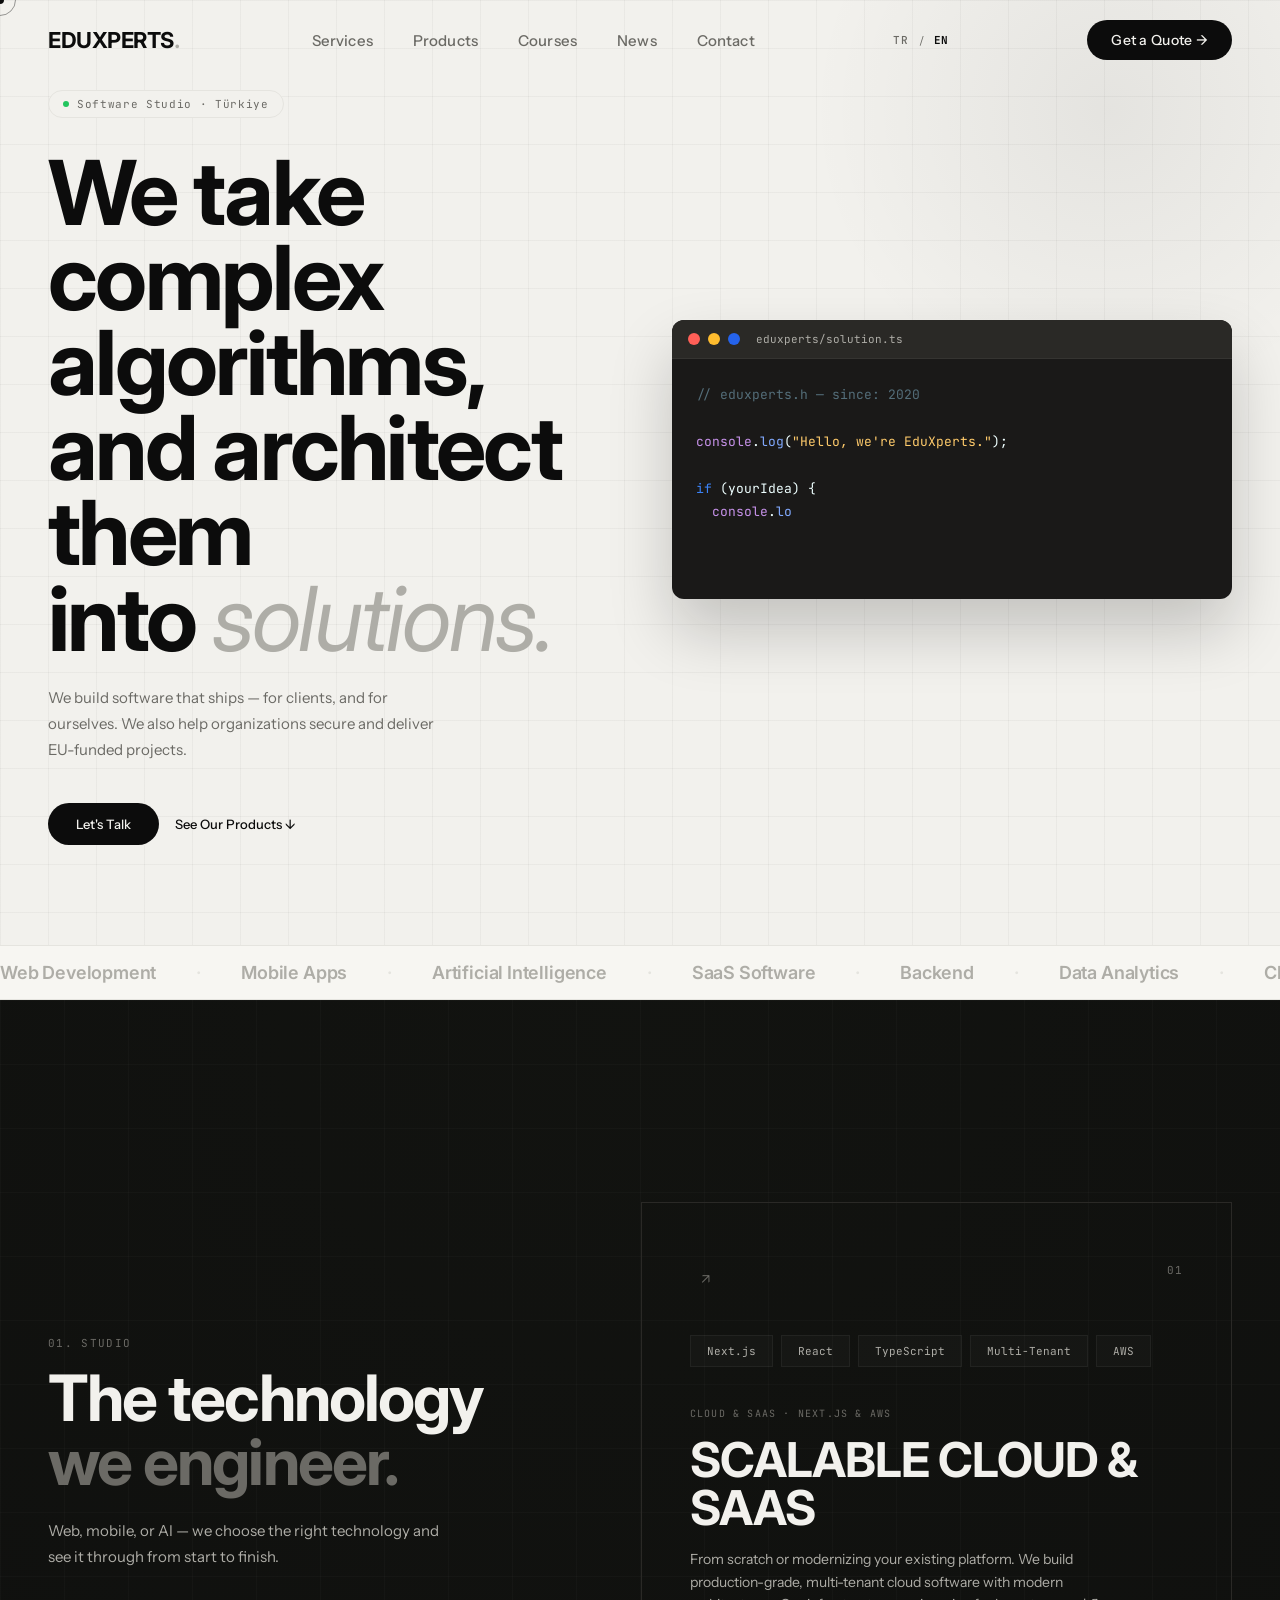
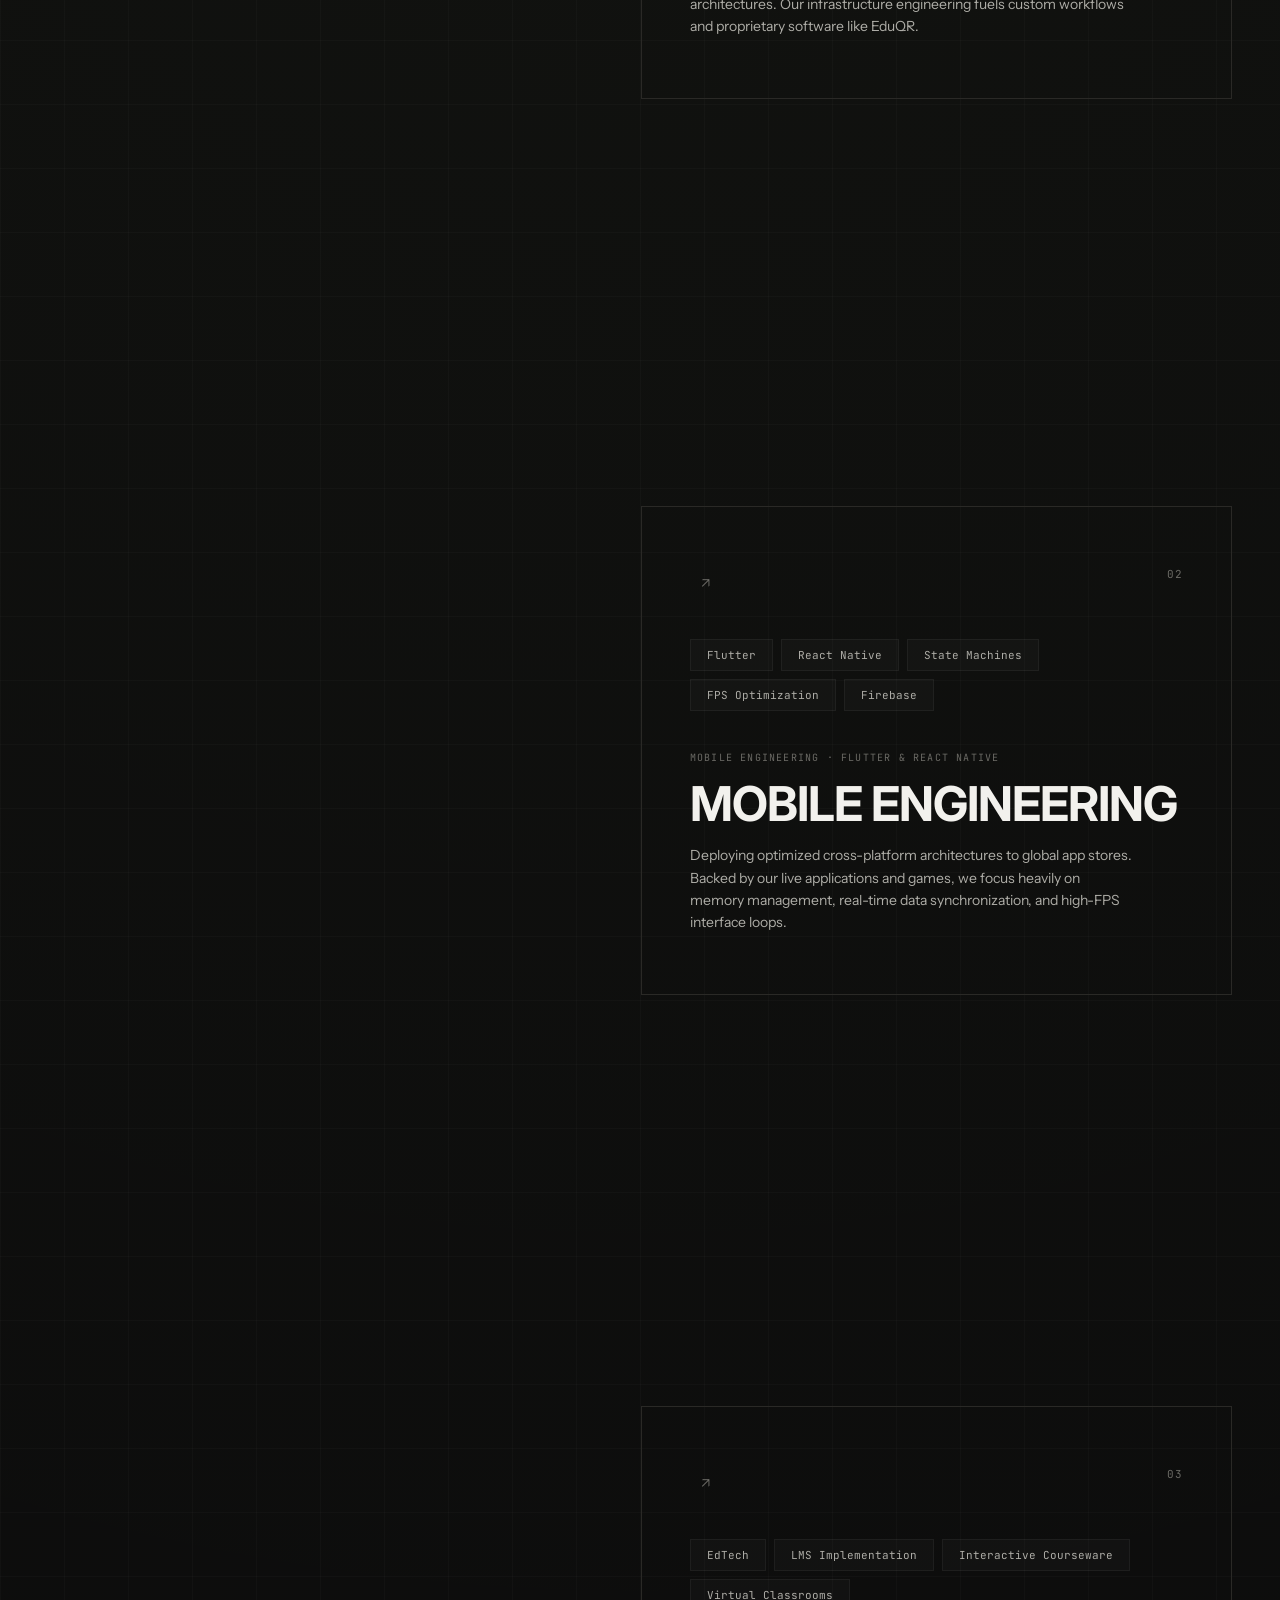
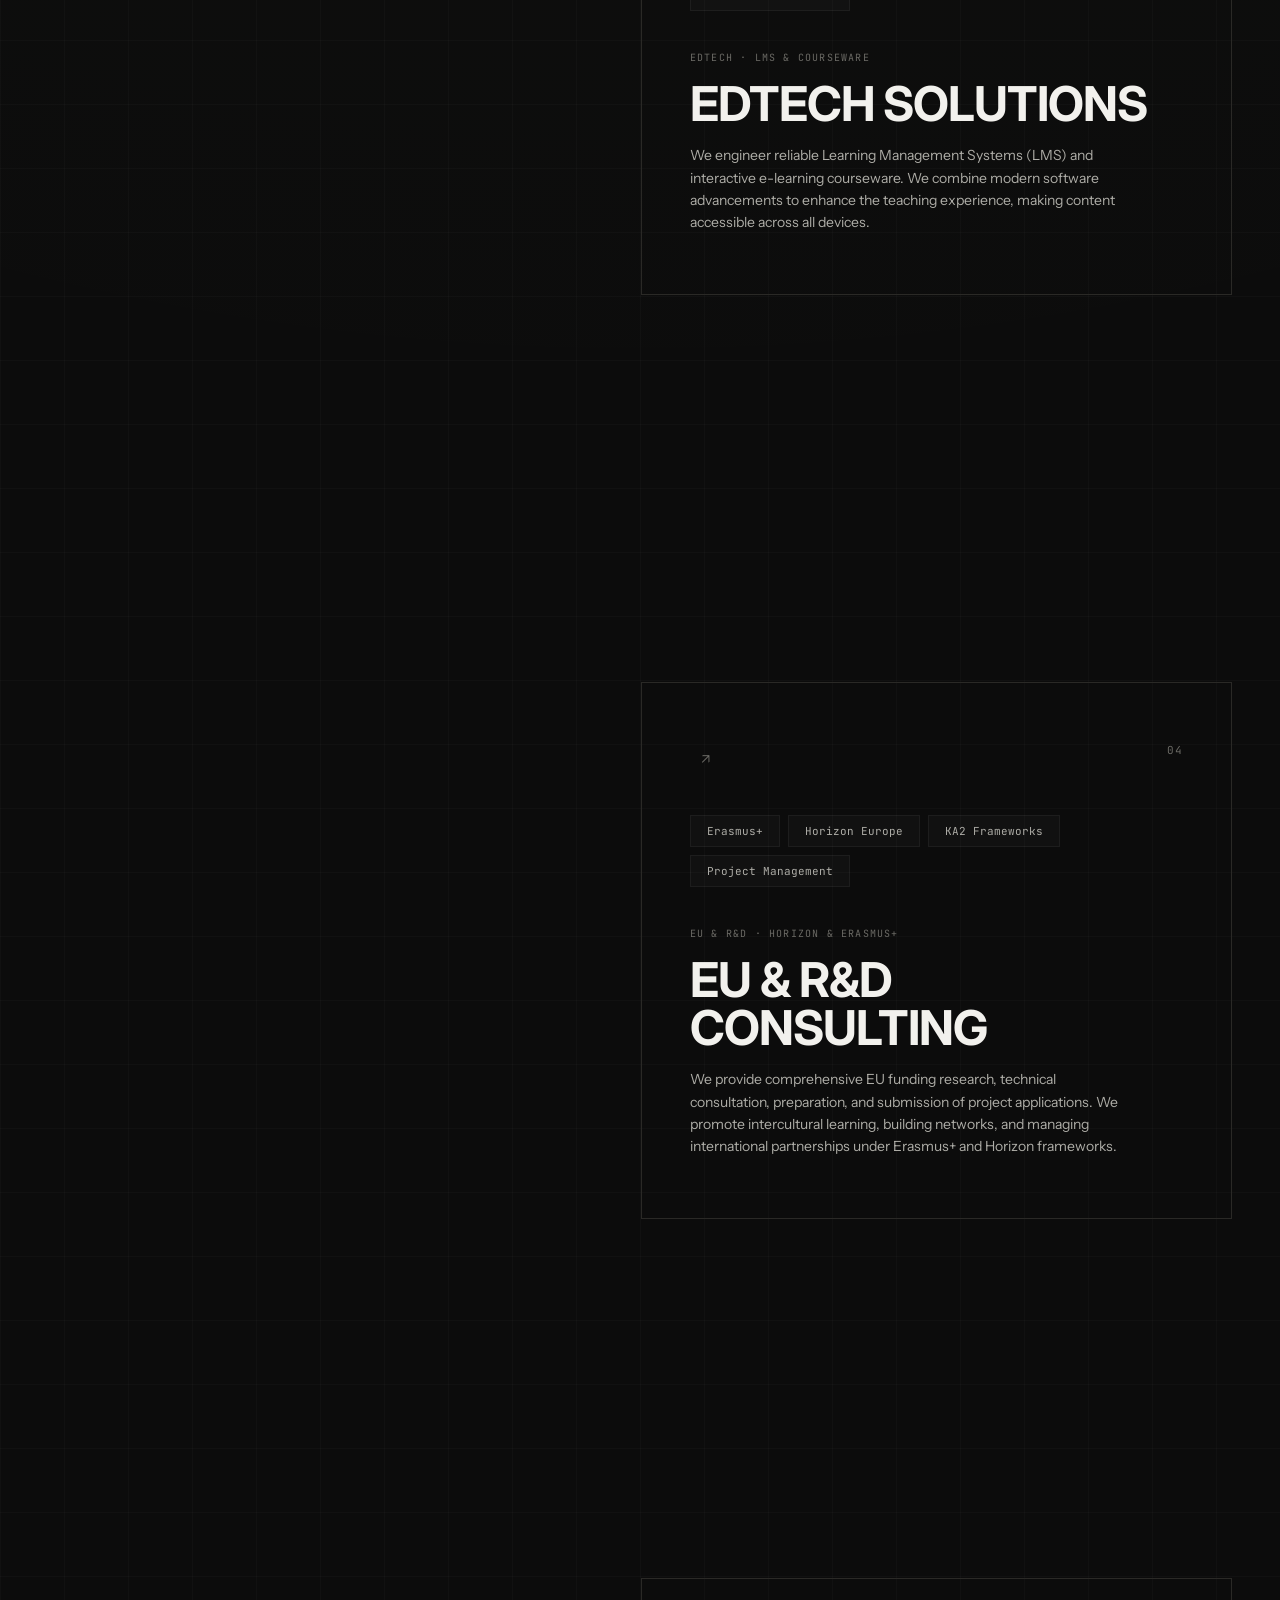
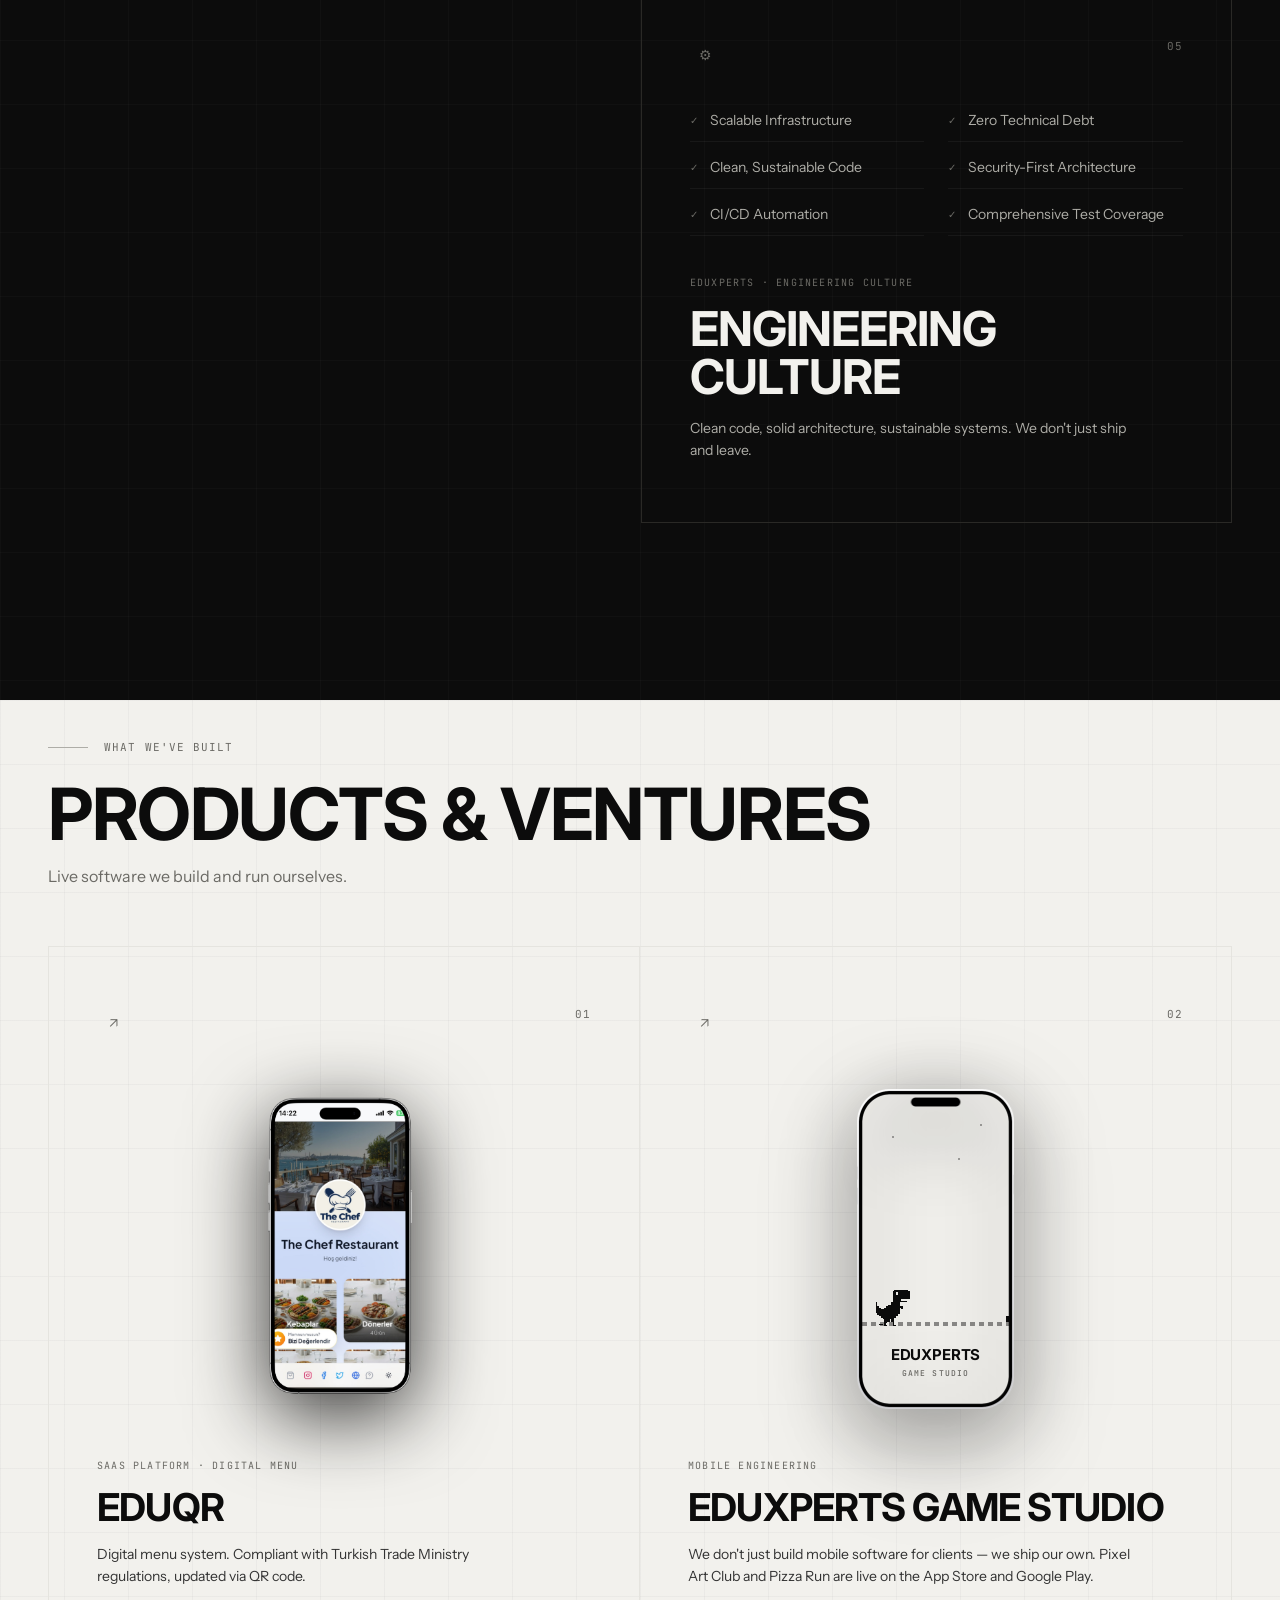
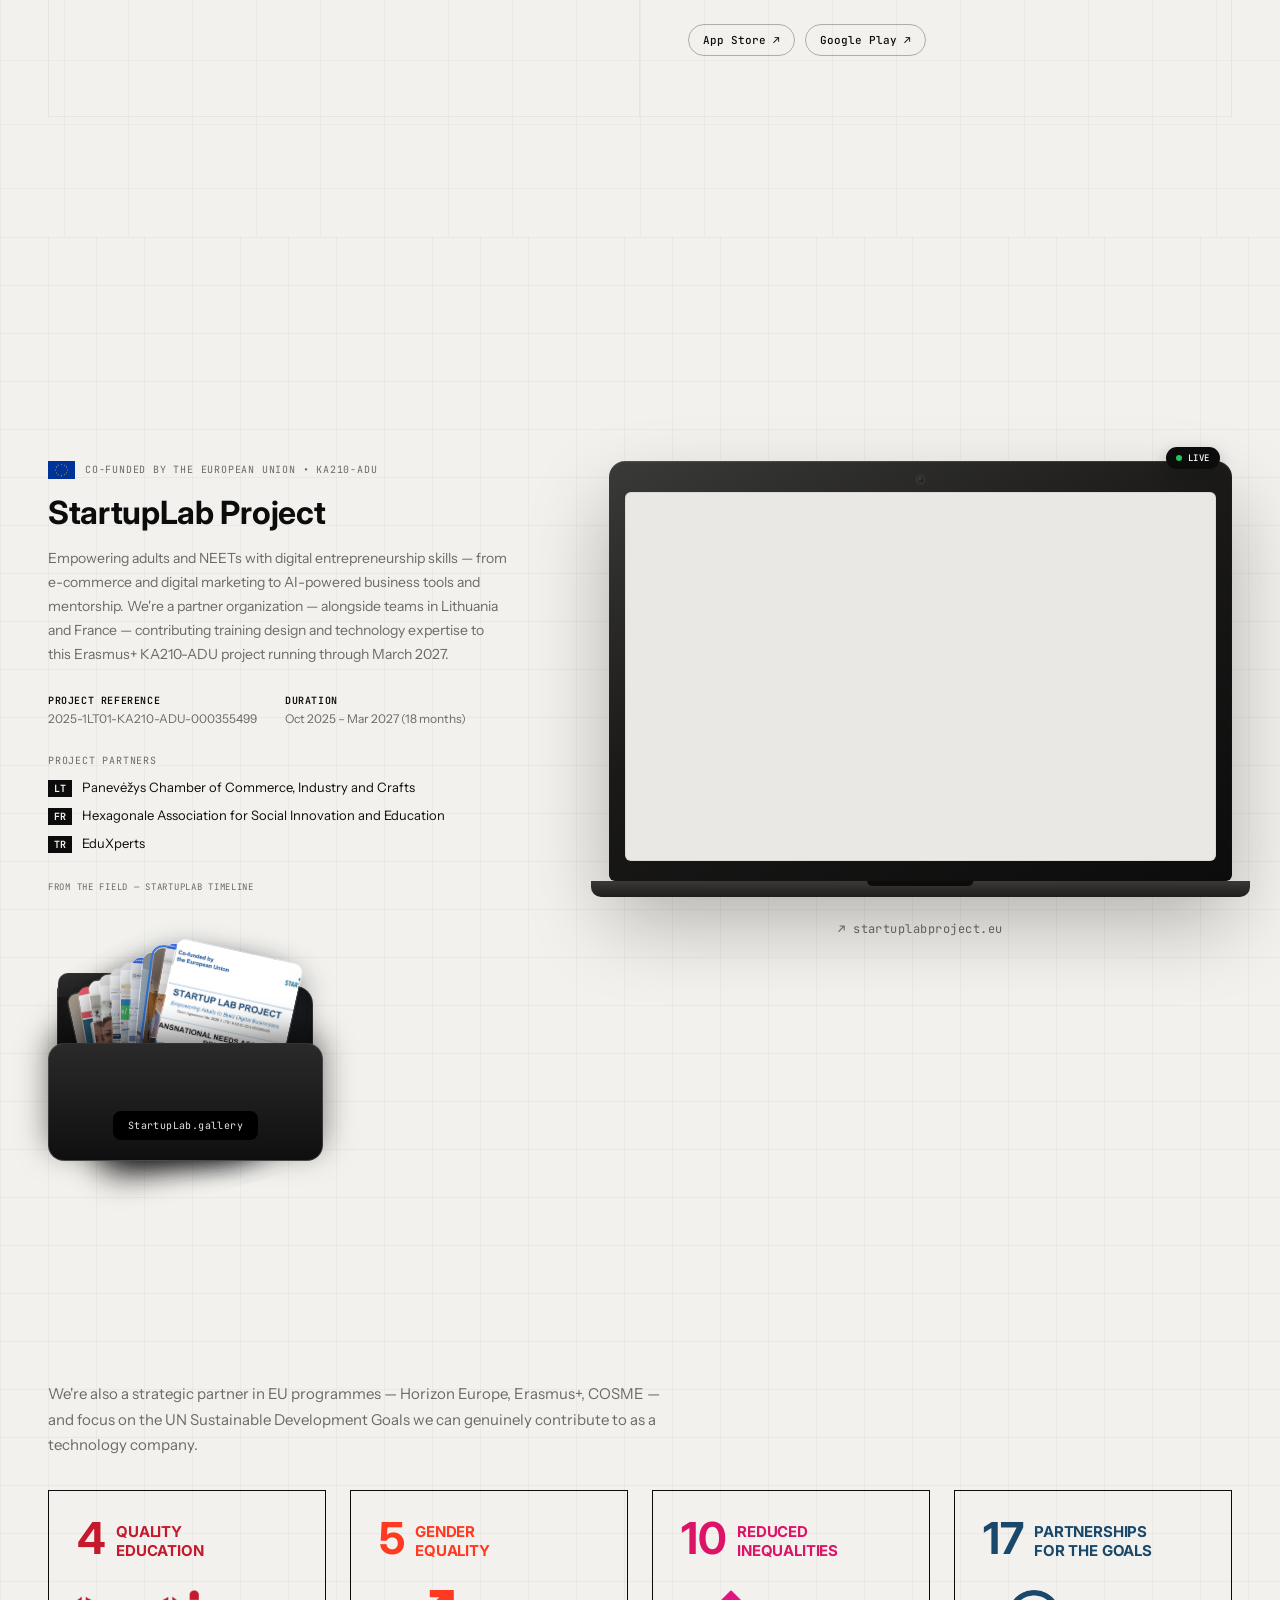
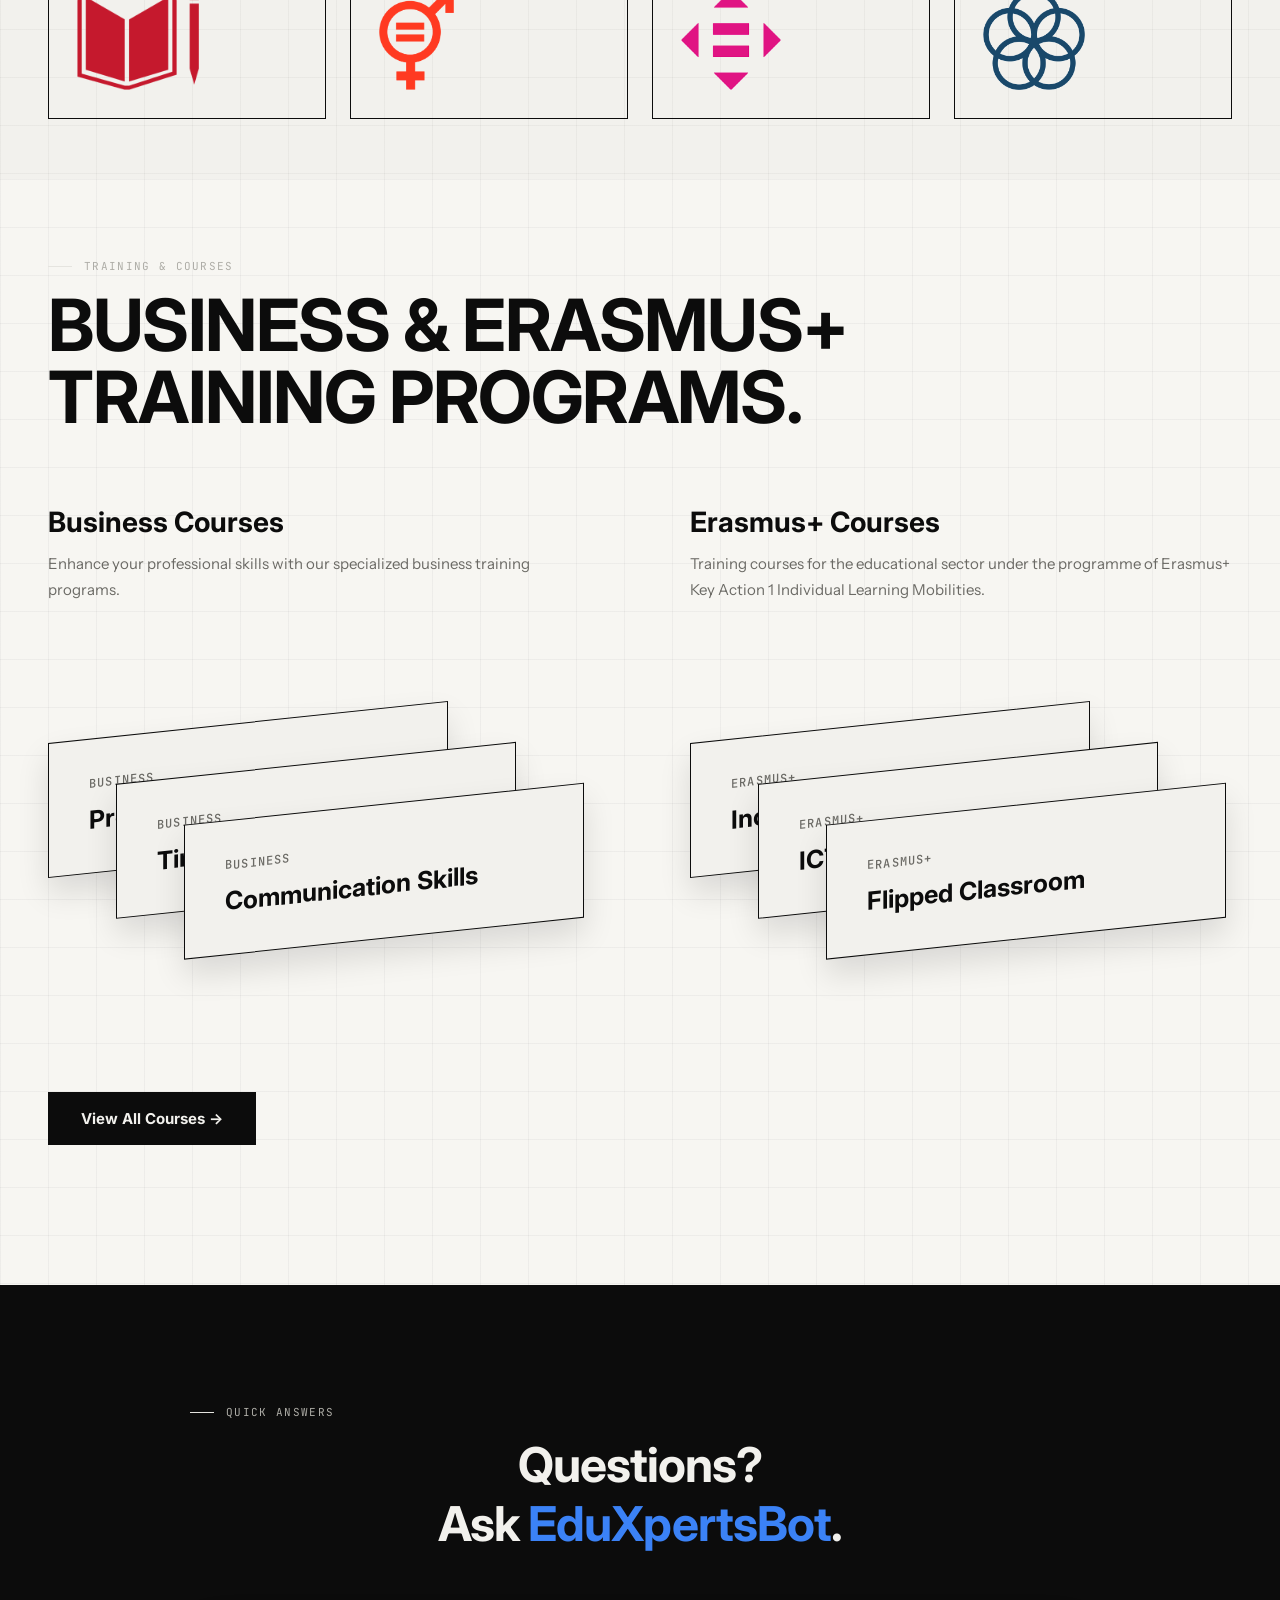
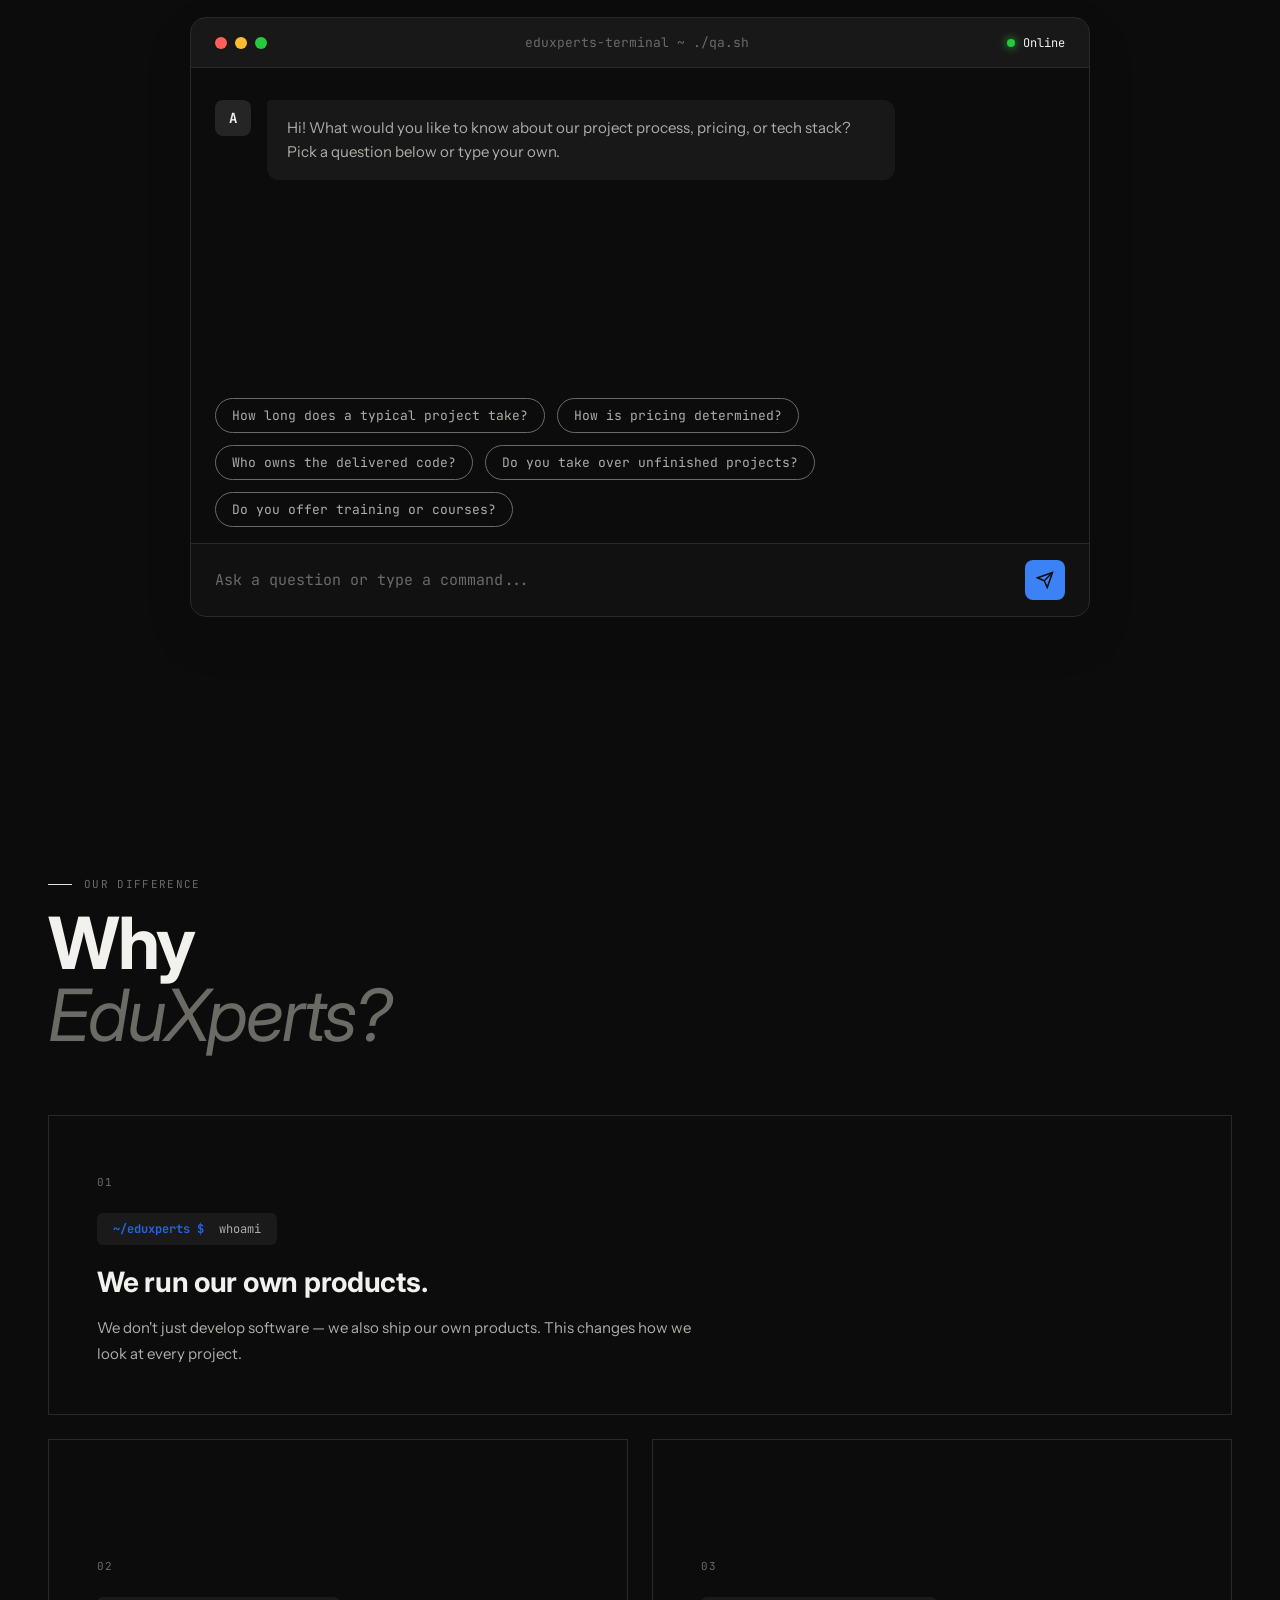
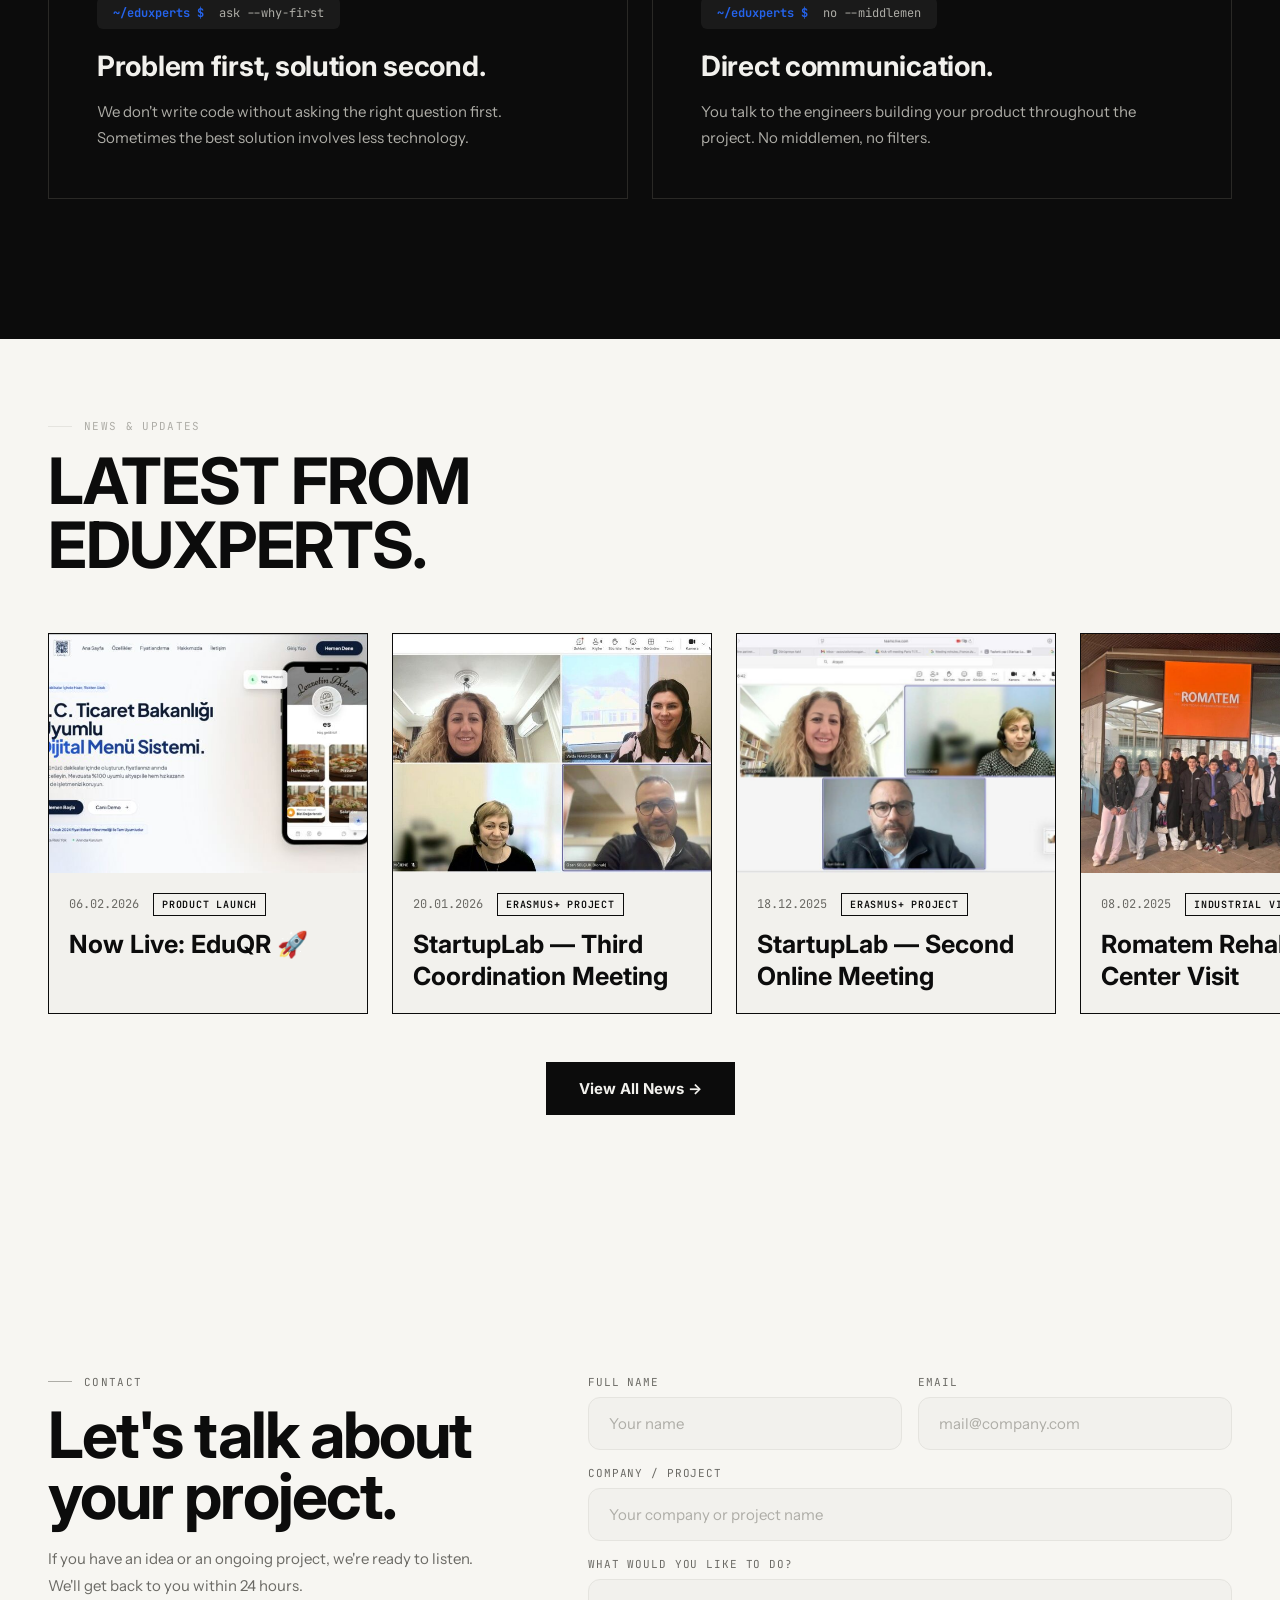
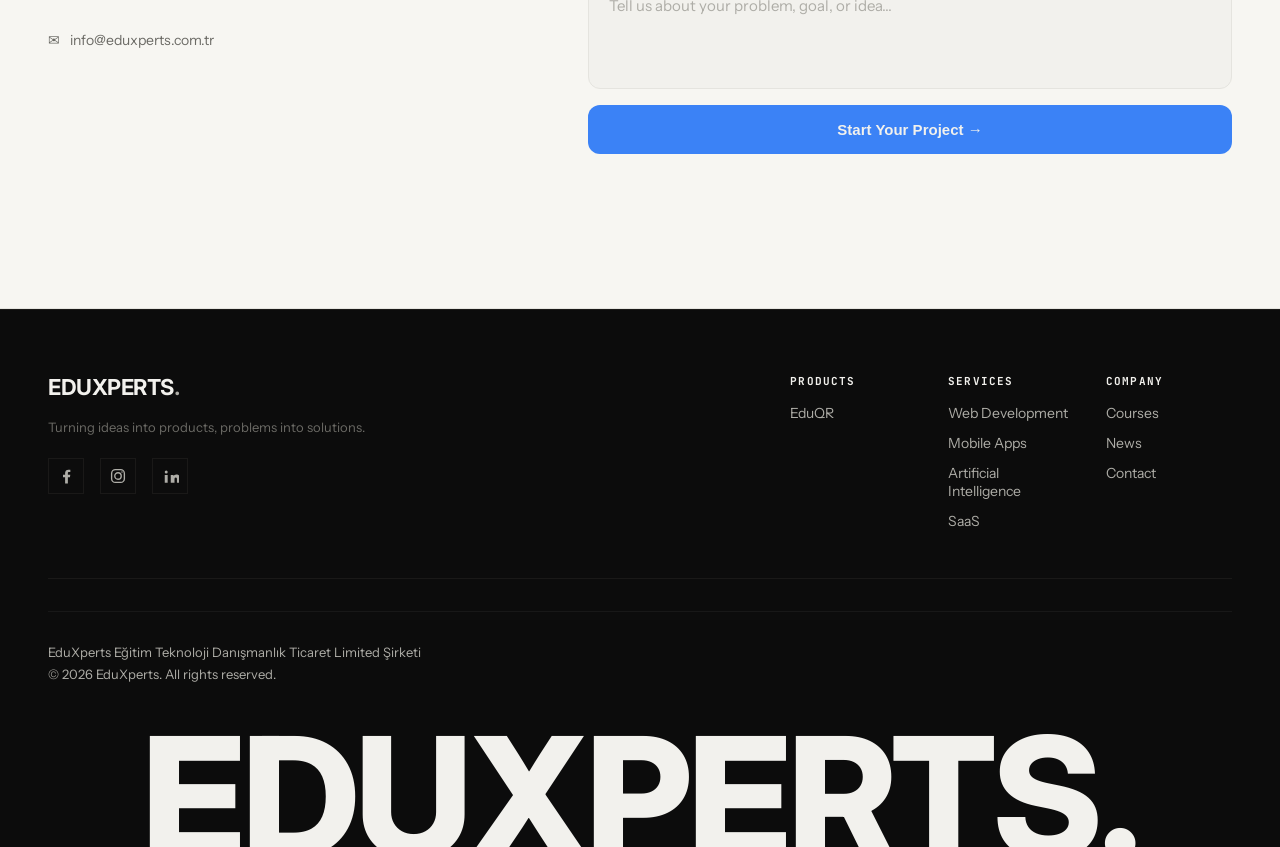
==== commit 54ca664c: "Add mobile personality pass: hero badge, section transitions, fix real bugs - Hero: add eyebrow badg" ====
--- a/index.html
+++ b/index.html
@@ -117,6 +117,10 @@
   </div>
 
   <div class="hero-content">
+    <div class="hero-badge reveal">
+      <span class="badge-dot"></span>
+      <span data-i18n="hero-eyebrow">Software Studio · Türkiye</span>
+    </div>
     <h1 class="hero-title reveal" data-i18n="hero-title">
       We take complex algorithms,<br>
       and architect them<br>
@@ -290,6 +294,11 @@
         </div>
       </div>
       
+      <div class="mobile-chapter-break">
+        <span class="tag" data-i18n="svc-tag-2">02. Engineering</span>
+        <h3 data-i18n="svc-title-2">In it for<br><em>the long run.</em></h3>
+      </div>
+
       <div class="scroll-item" data-sticky="content-lab">
          <div class="engineering-preview-box">
             <div class="strict-card">
@@ -568,9 +577,9 @@
         <h3 data-i18n="business-courses-title">Business Courses</h3>
         <p data-i18n="business-courses-desc">Enhance your professional skills with our specialized business training programs.</p>
         <div class="course-cards">
-          <a href="course-details.html?id=pcm" class="course-card" style="--i:0"><span class="course-card-tag">BUSINESS</span><span class="course-card-name">Project Cycle Management</span></a>
-          <a href="course-details.html?id=time" class="course-card" style="--i:1"><span class="course-card-tag">BUSINESS</span><span class="course-card-name">Time Management</span></a>
-          <a href="course-details.html?id=communication" class="course-card" style="--i:2"><span class="course-card-tag">BUSINESS</span><span class="course-card-name">Communication Skills</span></a>
+          <a href="course-details.html?id=pcm" class="course-card course-reveal" style="--i:0"><span class="course-card-tag">BUSINESS</span><span class="course-card-name">Project Cycle Management</span></a>
+          <a href="course-details.html?id=time" class="course-card course-reveal" style="--i:1"><span class="course-card-tag">BUSINESS</span><span class="course-card-name">Time Management</span></a>
+          <a href="course-details.html?id=communication" class="course-card course-reveal" style="--i:2"><span class="course-card-tag">BUSINESS</span><span class="course-card-name">Communication Skills</span></a>
         </div>
       </div>
 
@@ -578,9 +587,9 @@
         <h3 data-i18n="erasmus-courses-title">Erasmus+ Courses</h3>
         <p data-i18n="erasmus-courses-desc">Training courses for the educational sector under the programme of Erasmus+ Key Action 1 Individual Learning Mobilities.</p>
         <div class="course-cards">
-          <a href="course-details.html?id=inclusive" class="course-card" style="--i:0"><span class="course-card-tag">ERASMUS+</span><span class="course-card-name">Inclusive Education</span></a>
-          <a href="course-details.html?id=ict" class="course-card" style="--i:1"><span class="course-card-tag">ERASMUS+</span><span class="course-card-name">ICT in the Classroom</span></a>
-          <a href="course-details.html?id=flipped" class="course-card" style="--i:2"><span class="course-card-tag">ERASMUS+</span><span class="course-card-name">Flipped Classroom</span></a>
+          <a href="course-details.html?id=inclusive" class="course-card course-reveal" style="--i:0"><span class="course-card-tag">ERASMUS+</span><span class="course-card-name">Inclusive Education</span></a>
+          <a href="course-details.html?id=ict" class="course-card course-reveal" style="--i:1"><span class="course-card-tag">ERASMUS+</span><span class="course-card-name">ICT in the Classroom</span></a>
+          <a href="course-details.html?id=flipped" class="course-card course-reveal" style="--i:2"><span class="course-card-tag">ERASMUS+</span><span class="course-card-name">Flipped Classroom</span></a>
         </div>
       </div>
     </div>
--- a/css/style.css
+++ b/css/style.css
@@ -946,6 +946,10 @@
 
 @media (max-width: 900px) {
   .intl-grid { grid-template-columns: 1fr; gap: 48px; }
+  .intl-visual { order: -2; }
+  .intl-col { order: -1; }
+  .sl-folder-wrap { order: 0; }
+  .sl-folder-stage { transform: scale(0.85); transform-origin: top center; margin-bottom: -40px; }
 }
 
 /* SDG STRIP — official UN SDG colors, kept as-is (standardized symbols, not restyled) */
@@ -954,6 +958,7 @@
 .sdg-grid { display: grid; grid-template-columns: repeat(4, 1fr); gap: 24px; }
 .sdg-item {
   display: flex; flex-direction: column;
+  min-width: 0;
   padding: 28px;
   border: 1px solid var(--black);
   transition: transform 0.4s cubic-bezier(0.23, 1, 0.32, 1), border-color 0.4s;
@@ -975,6 +980,10 @@
 @media (max-width: 900px) {
   .sdg-strip { margin-top: 120px; }
   .sdg-grid { grid-template-columns: repeat(2, 1fr); }
+  .sdg-item { padding: 20px; }
+  .sdg-top { flex-direction: column; align-items: flex-start; gap: 4px; }
+  .sdg-num { font-size: 30px; }
+  .sdg-title { font-size: 12.5px; padding-top: 0; }
 }
 
 /* WHY DARK BENTO */
@@ -1014,8 +1023,12 @@
   .wd-wide { grid-column: span 1; }
 }
 
-@media (max-width: 900px) {
-  .wd-item { grid-template-columns: 1fr; gap: 12px; }
+@media (max-width: 768px) {
+  .why-dark { padding: 80px 24px; }
+  .why-d-header { margin-bottom: 40px; }
+  .wd-card { padding: 32px 28px; min-height: auto; }
+  .wd-wide { min-height: 220px; }
+  .wd-card h3 { font-size: 22px; }
 }
 
 /* TRAINING & COURSES TEASER */
@@ -1042,7 +1055,7 @@
 .courses-teaser-grid-cols { display: grid; grid-template-columns: 1fr 1fr; gap: 100px; }
 .courses-teaser-grid-cols .course-cards { margin-top: 120px; }
 .courses-teaser-cta { margin-top: -30px; }
-.courses-teaser-cta .btn-course {
+.btn-course {
   background: var(--black); color: var(--white);
   border: 1px solid var(--black);
   padding: 16px 32px;
@@ -1050,7 +1063,7 @@
   text-decoration: none; display: inline-block;
   transition: background 0.2s, color 0.2s;
 }
-.courses-teaser-cta .btn-course:hover { background: var(--white); color: var(--black); }
+.btn-course:hover { background: var(--white); color: var(--black); }
 
 @media (max-width: 900px) {
   .courses-teaser-grid-cols { grid-template-columns: 1fr; gap: 56px; }
@@ -1243,7 +1256,9 @@
   width: max-content;
   animation: newsMarquee 70s linear infinite;
 }
-.news-marquee-track:hover .news-marquee-inner { animation-play-state: paused; }
+@media (hover: hover) {
+  .news-marquee-track:hover .news-marquee-inner { animation-play-state: paused; }
+}
 @keyframes newsMarquee { from { transform: translateX(0); } to { transform: translateX(-50%); } }
 
 .news-teaser-card {
@@ -1338,7 +1353,9 @@
 .cd-sidebar-box .btn-course.full { display: block; width: 100%; box-sizing: border-box; }
 
 @media (max-width: 900px) {
+  .cd-body { padding-left: 24px; padding-right: 24px; }
   .cd-body-inner { grid-template-columns: 1fr; gap: 48px; }
+  .cd-main, .cd-sidebar { min-width: 0; }
   .cd-sidebar-box { position: static; }
   .cd-tabs { overflow-x: auto; }
   .cd-tab-btn { margin-right: 20px; font-size: 13px; white-space: nowrap; }
@@ -1366,7 +1383,7 @@
 .bot-dots span:nth-child(2) { background: #ffbd2e; }
 .bot-dots span:nth-child(3) { background: #27c93f; }
 
-.bot-title { font-family: var(--font-mono); font-size: 13px; color: var(--gray-500); }
+.bot-title { font-family: var(--font-mono); font-size: 13px; color: var(--gray-500); white-space: nowrap; overflow: hidden; text-overflow: ellipsis; min-width: 0; }
 .bot-status { font-family: var(--font-mono); font-size: 12px; color: var(--white); display: flex; align-items: center; gap: 8px; }
 .status-dot { width: 8px; height: 8px; background: #27c93f; border-radius: 50%; box-shadow: 0 0 10px #27c93f; }
 
@@ -1394,8 +1411,15 @@
 .bot-input-area button svg { width: 18px; height: 18px; }
 
 @media (max-width: 768px) {
-  .bot-window { height: 500px; }
+  .tridea-bot { padding: 80px 20px; }
+  .bot-window { height: auto; }
+  .bot-topbar { padding: 12px 16px; }
+  .bot-chat-area { flex: none; overflow: visible; min-height: 140px; padding: 24px 16px; }
   .chat-msg { max-width: 90%; }
+  .msg-bubble { padding: 14px 16px; }
+  .bot-quick-replies { padding: 0 16px 16px; }
+  .qr-btn { padding: 7px 14px; font-size: 12px; }
+  .bot-input-area { padding: 12px 16px; }
 }
 
 /* CONTACT */
@@ -1499,6 +1523,10 @@
 .reveal { opacity: 0; transform: translateY(28px); transition: opacity 0.7s ease, transform 0.7s ease; }
 .reveal.visible { opacity: 1; transform: translateY(0); }
 
+/* Opacity-only entrance for elements whose resting transform (skew/rotate) must not be touched */
+.course-reveal { opacity: 0; transition: opacity 0.5s ease; }
+.course-reveal.cr-visible { opacity: 1; }
+
 /* RESPONSIVE */
 @media (max-width: 1024px) {
   .product-block, .product-block.reverse { grid-template-columns: 1fr; }
@@ -1515,6 +1543,8 @@
   .hero-content { grid-column: 1; margin-top: 0; min-width: 0; }
   .hero-visual { grid-column: 1; display: block; margin-top: 0; min-width: 0; }
   .hero-title { font-size: clamp(30px, 8vw, 52px); }
+  .hero-glow { width: 340px; height: 340px; top: -12%; right: -25%; }
+  .hero-badge { margin-bottom: 20px; }
   .code-window { max-width: 100%; }
   .code-body { overflow-x: auto; max-width: 100%; }
   .code-line { font-size: 12px; }
@@ -1744,13 +1774,37 @@
     font-weight: 300;
 }
 
+.mobile-chapter-break { display: none; }
+
 /* RESPONSIVE */
 @media (max-width: 900px) {
     .scroll-container { flex-direction: column; padding: 0 24px; }
     .sticky-side { width: 100%; height: auto; position: relative; padding: 60px 0 40px; }
+    .sticky-content { position: static; opacity: 1; visibility: visible; transform: none; display: none; }
+    .sticky-content.active { display: block; }
     .scrolling-side { width: 100%; padding-left: 0; }
     .scroll-item { min-height: auto; padding: 40px 0; }
     .eng-features-grid { grid-template-columns: 1fr; }
+
+    .mobile-chapter-break {
+      display: block;
+      padding: 32px 0 8px;
+      border-top: 1px solid rgba(255,255,255,0.08);
+      margin-top: 8px;
+    }
+    .mobile-chapter-break .tag {
+      font-family: var(--font-mono); font-size: 11px;
+      letter-spacing: 0.12em; text-transform: uppercase;
+      color: var(--gray-500); margin-bottom: 12px;
+      display: inline-block;
+    }
+    .mobile-chapter-break h3 {
+      font-family: var(--font-display);
+      font-size: clamp(26px, 6vw, 36px);
+      font-weight: 700; line-height: 1.05;
+      letter-spacing: -0.02em; color: var(--white);
+    }
+    .mobile-chapter-break h3 em { color: var(--gray-500); font-style: normal; }
 }
 
 /* ==========================================================================
@@ -1911,6 +1965,9 @@
     .p-card { border-right: none !important; border-bottom: 1px solid var(--gray-700) !important; min-height: 450px; }
     .p-card:last-child { border-bottom: none !important; }
     .p-card-visual img { max-height: 200px; }
+    .onb-phone .phone-frame-overlay { max-height: none; }
+    .onb-phone { transform: scale(0.625); transform-origin: center; }
+    .p-card-visual:has(.onb-phone) { flex-basis: 220px; margin: 20px 0; }
 }
 /* STARTUPLAB LIGHTBOX — full-viewport blurred overlay, click folder to open */
 .sl-lightbox {
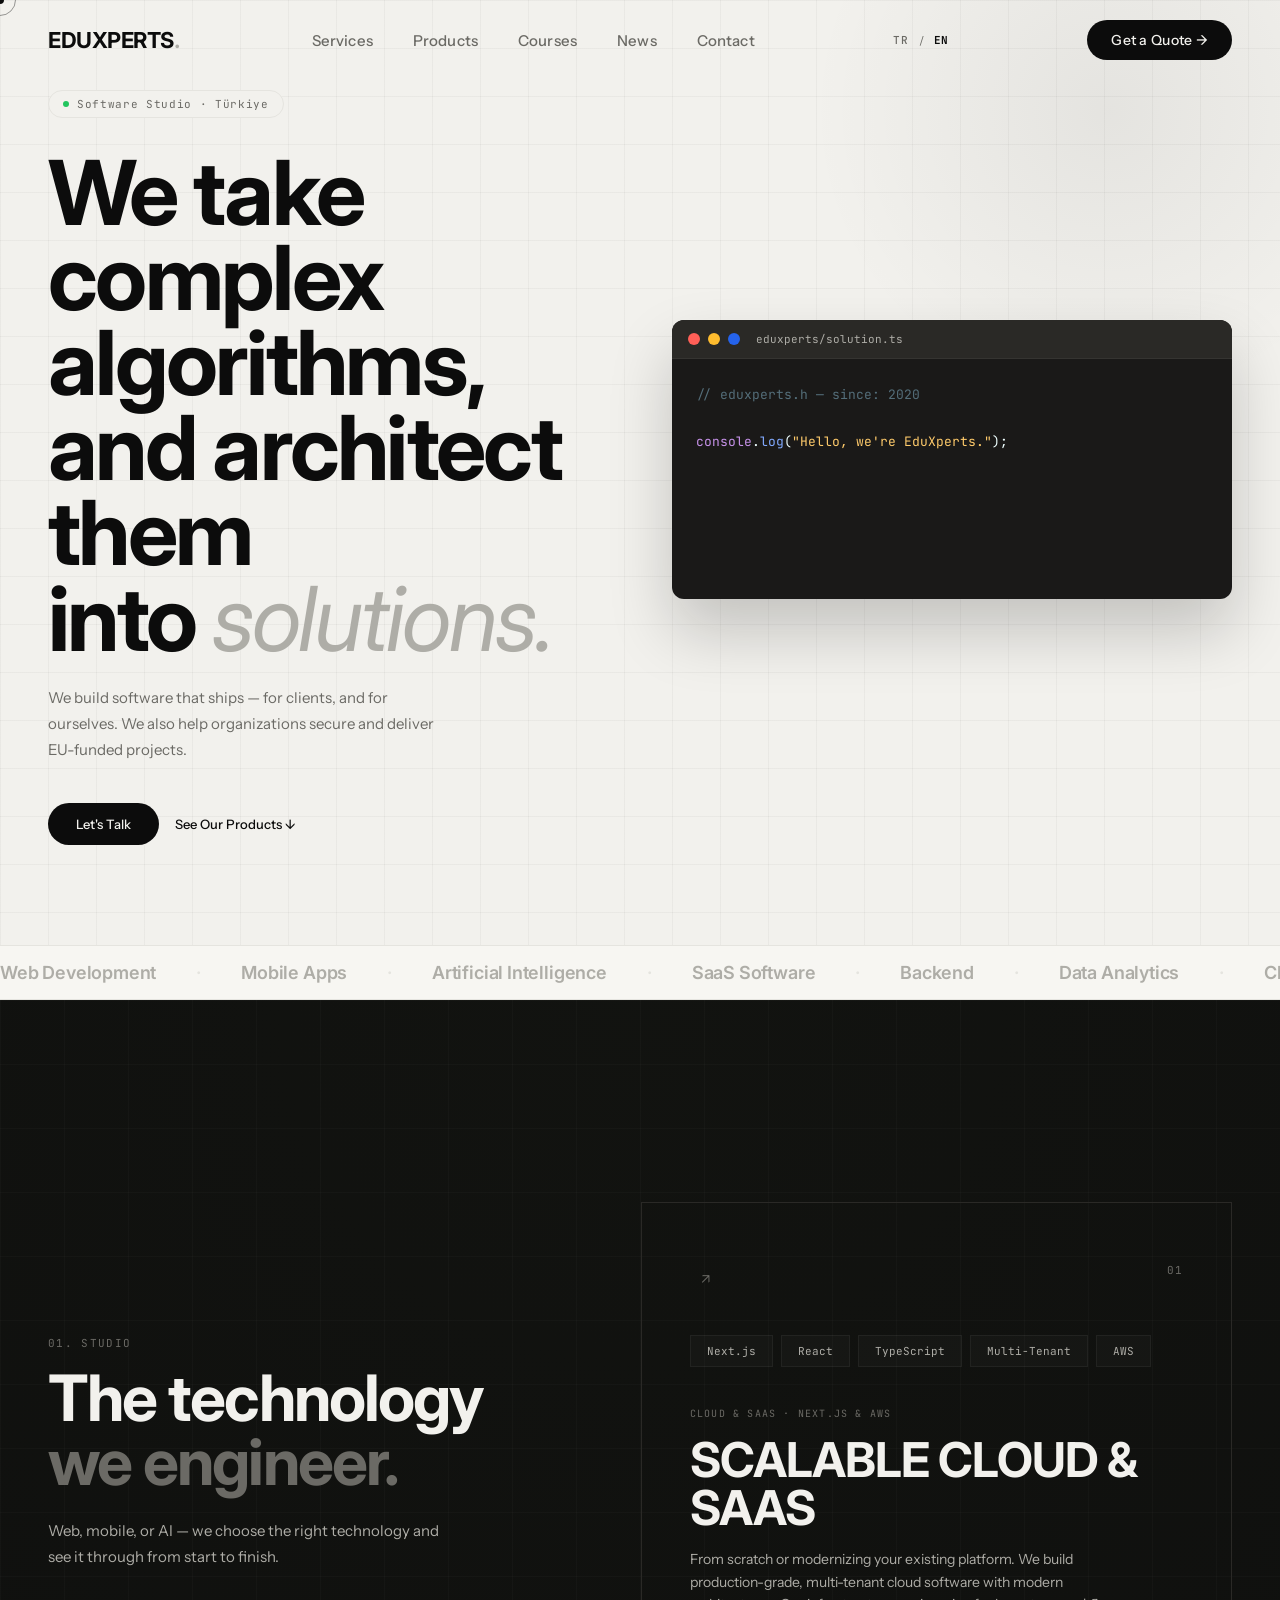
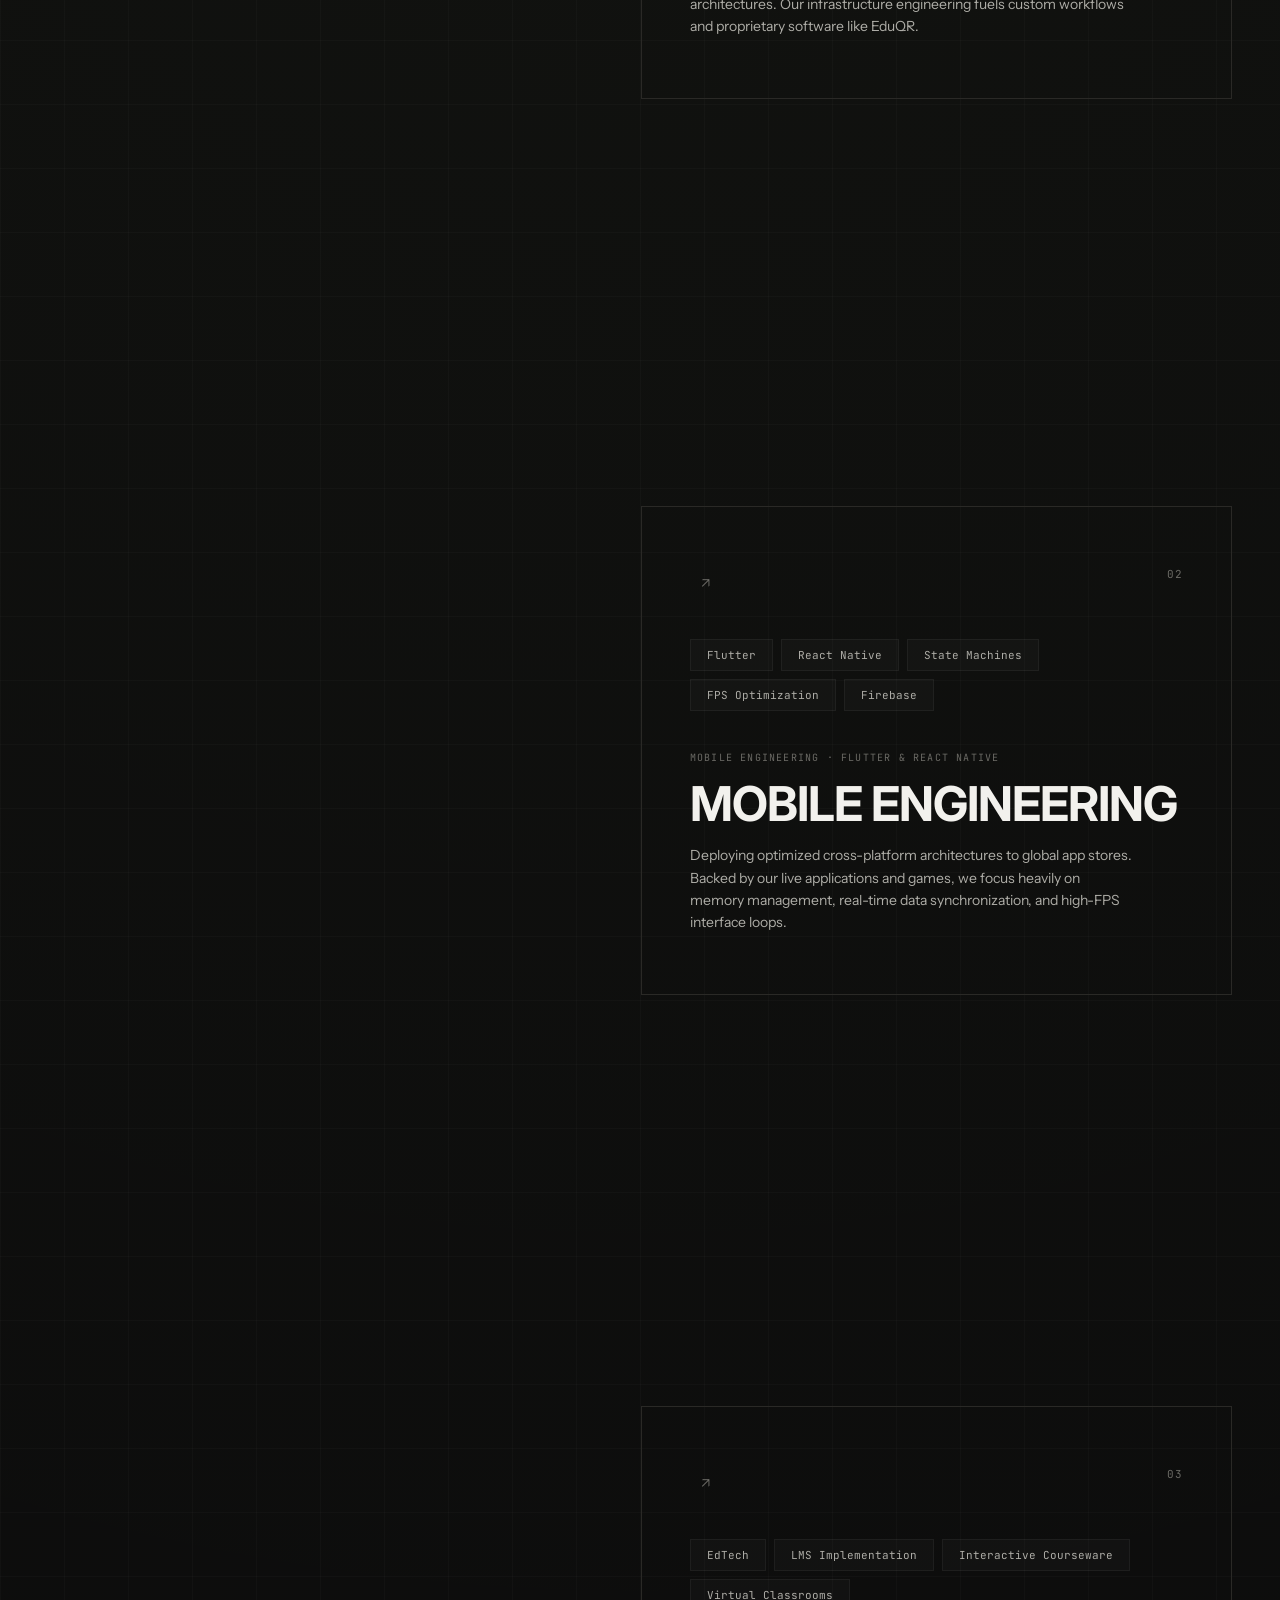
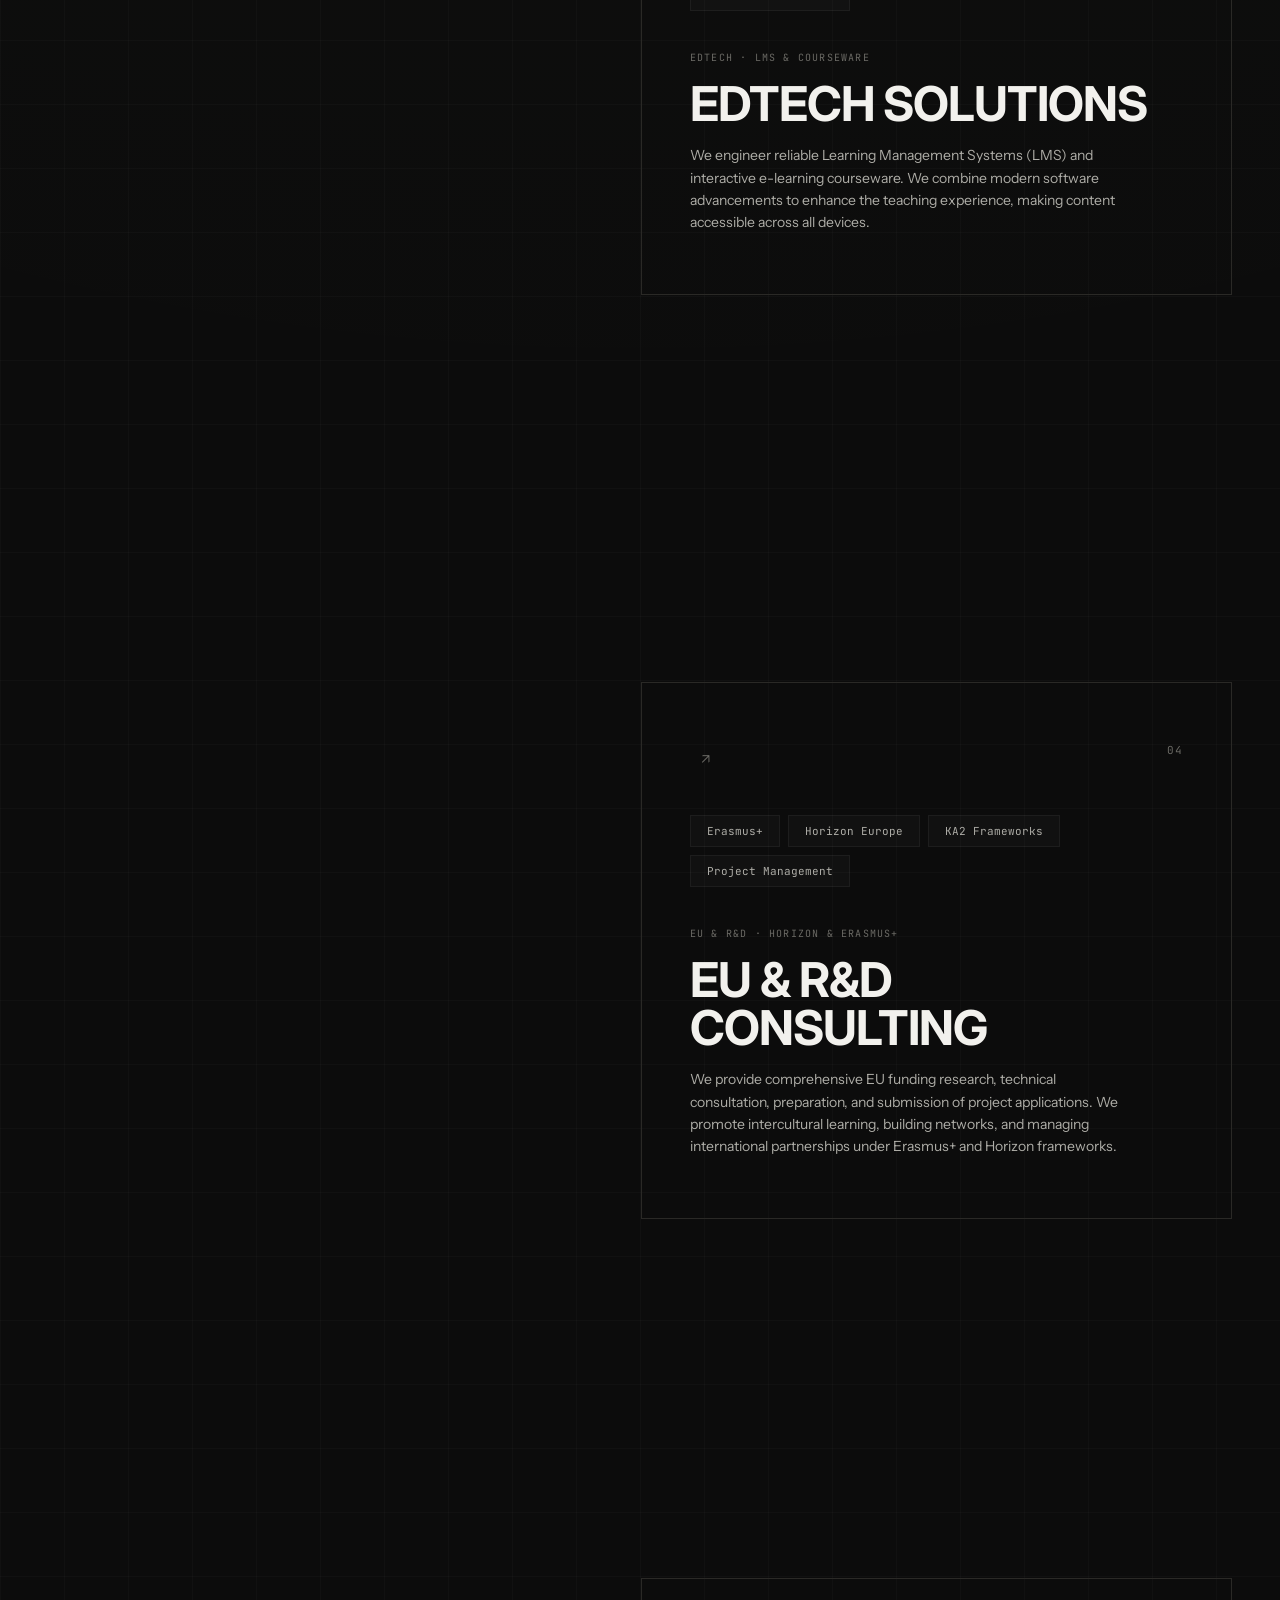
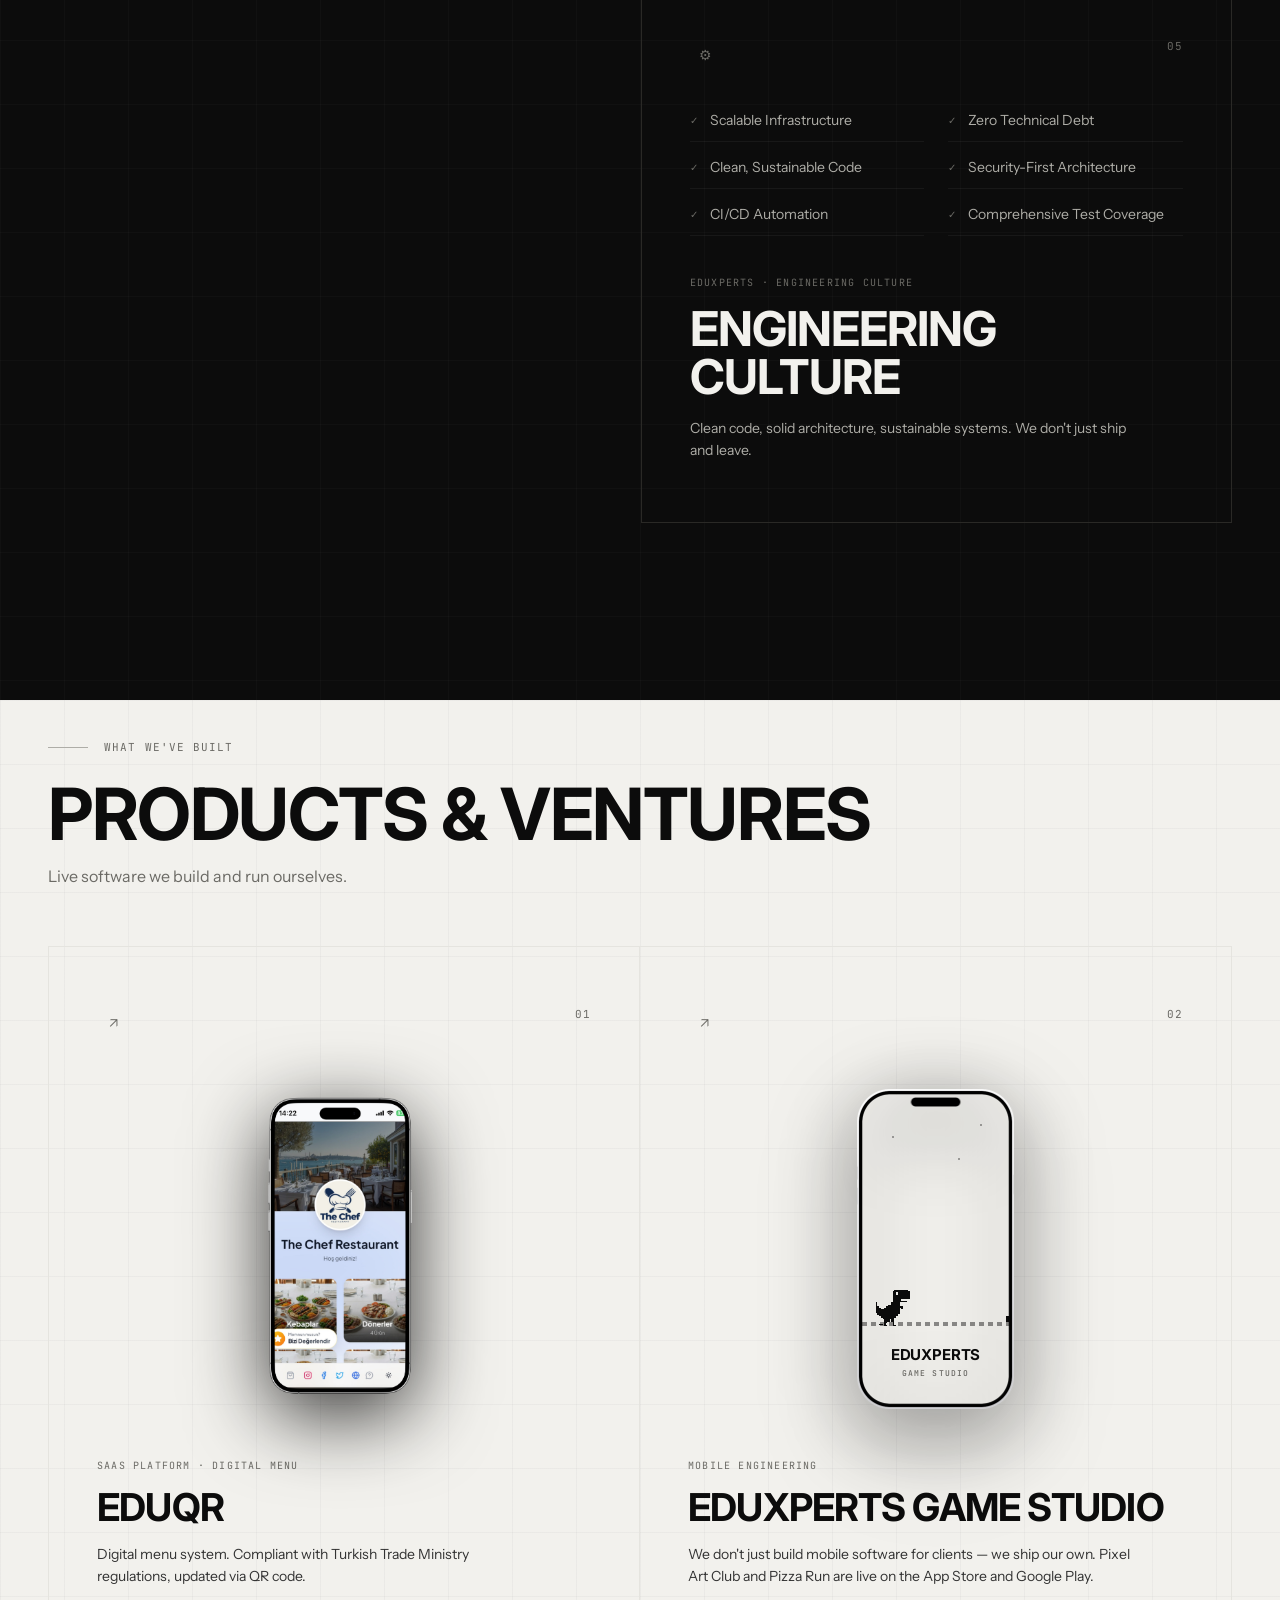
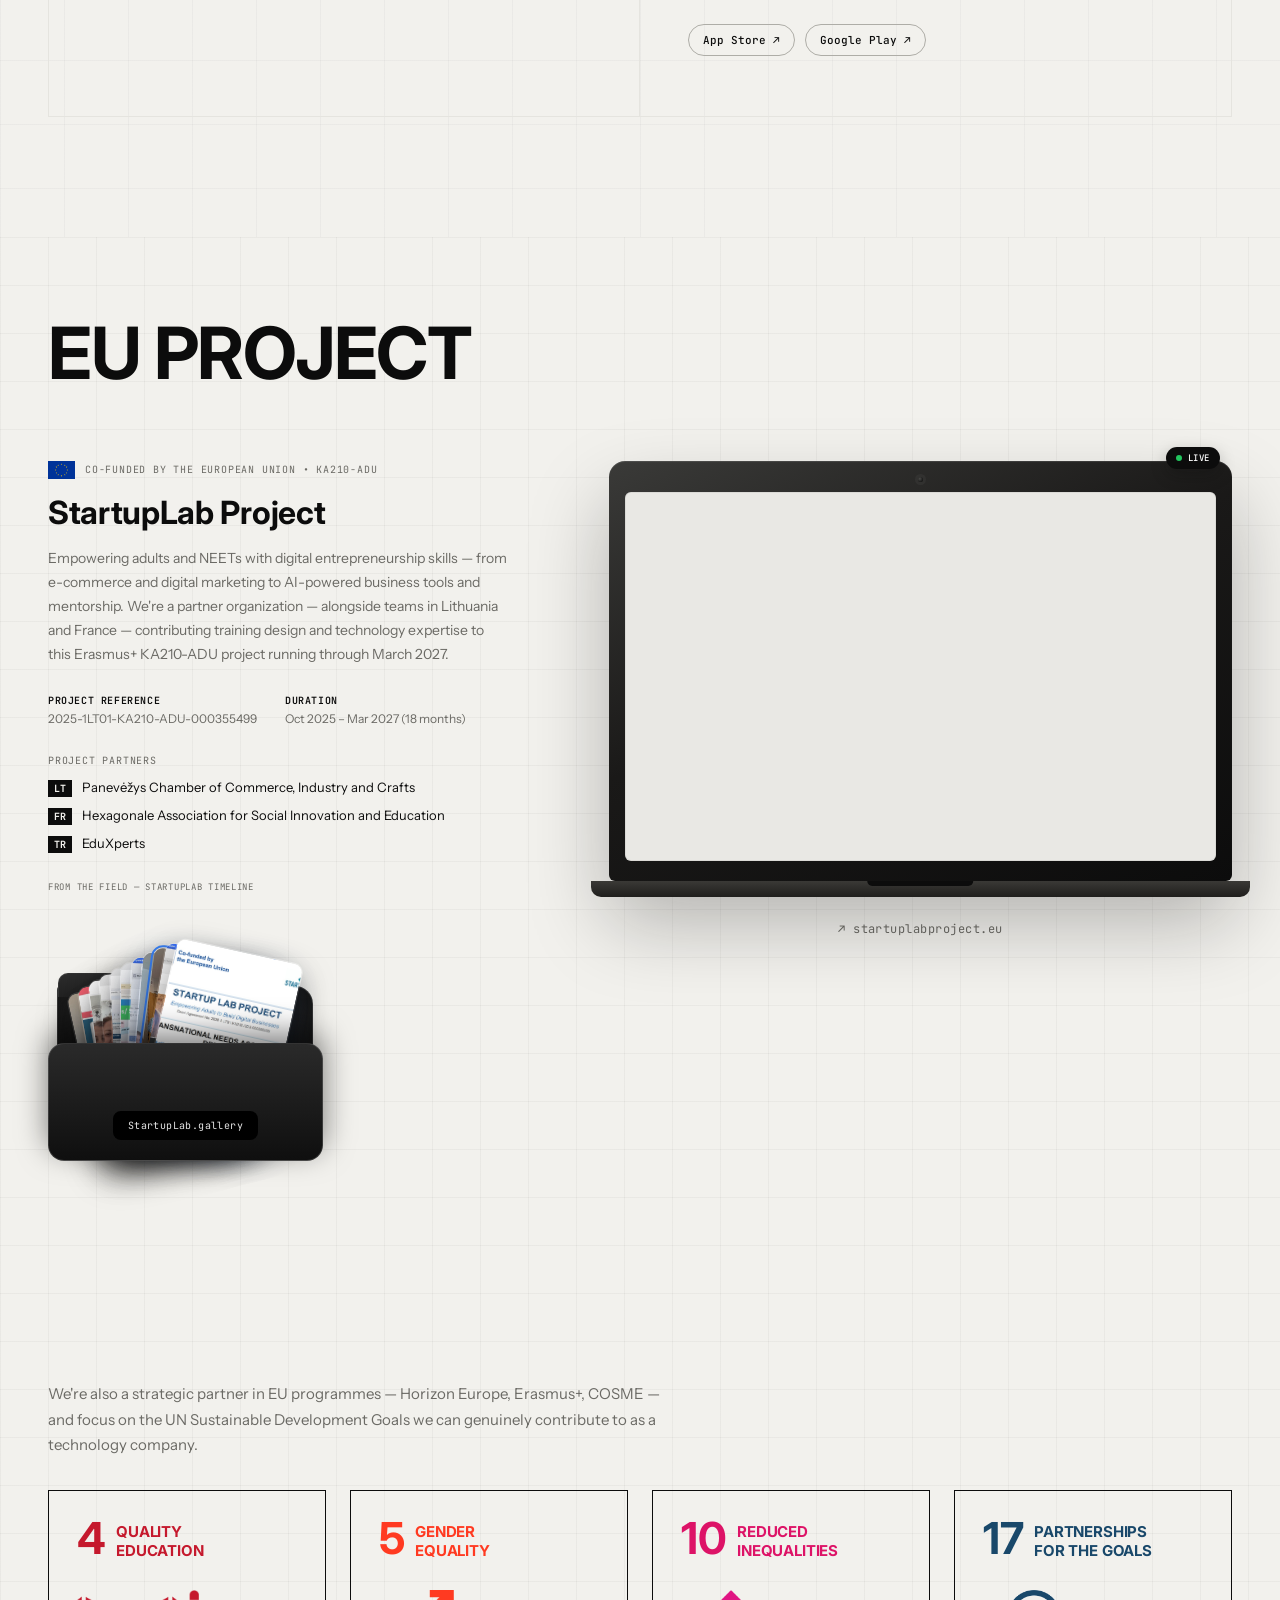
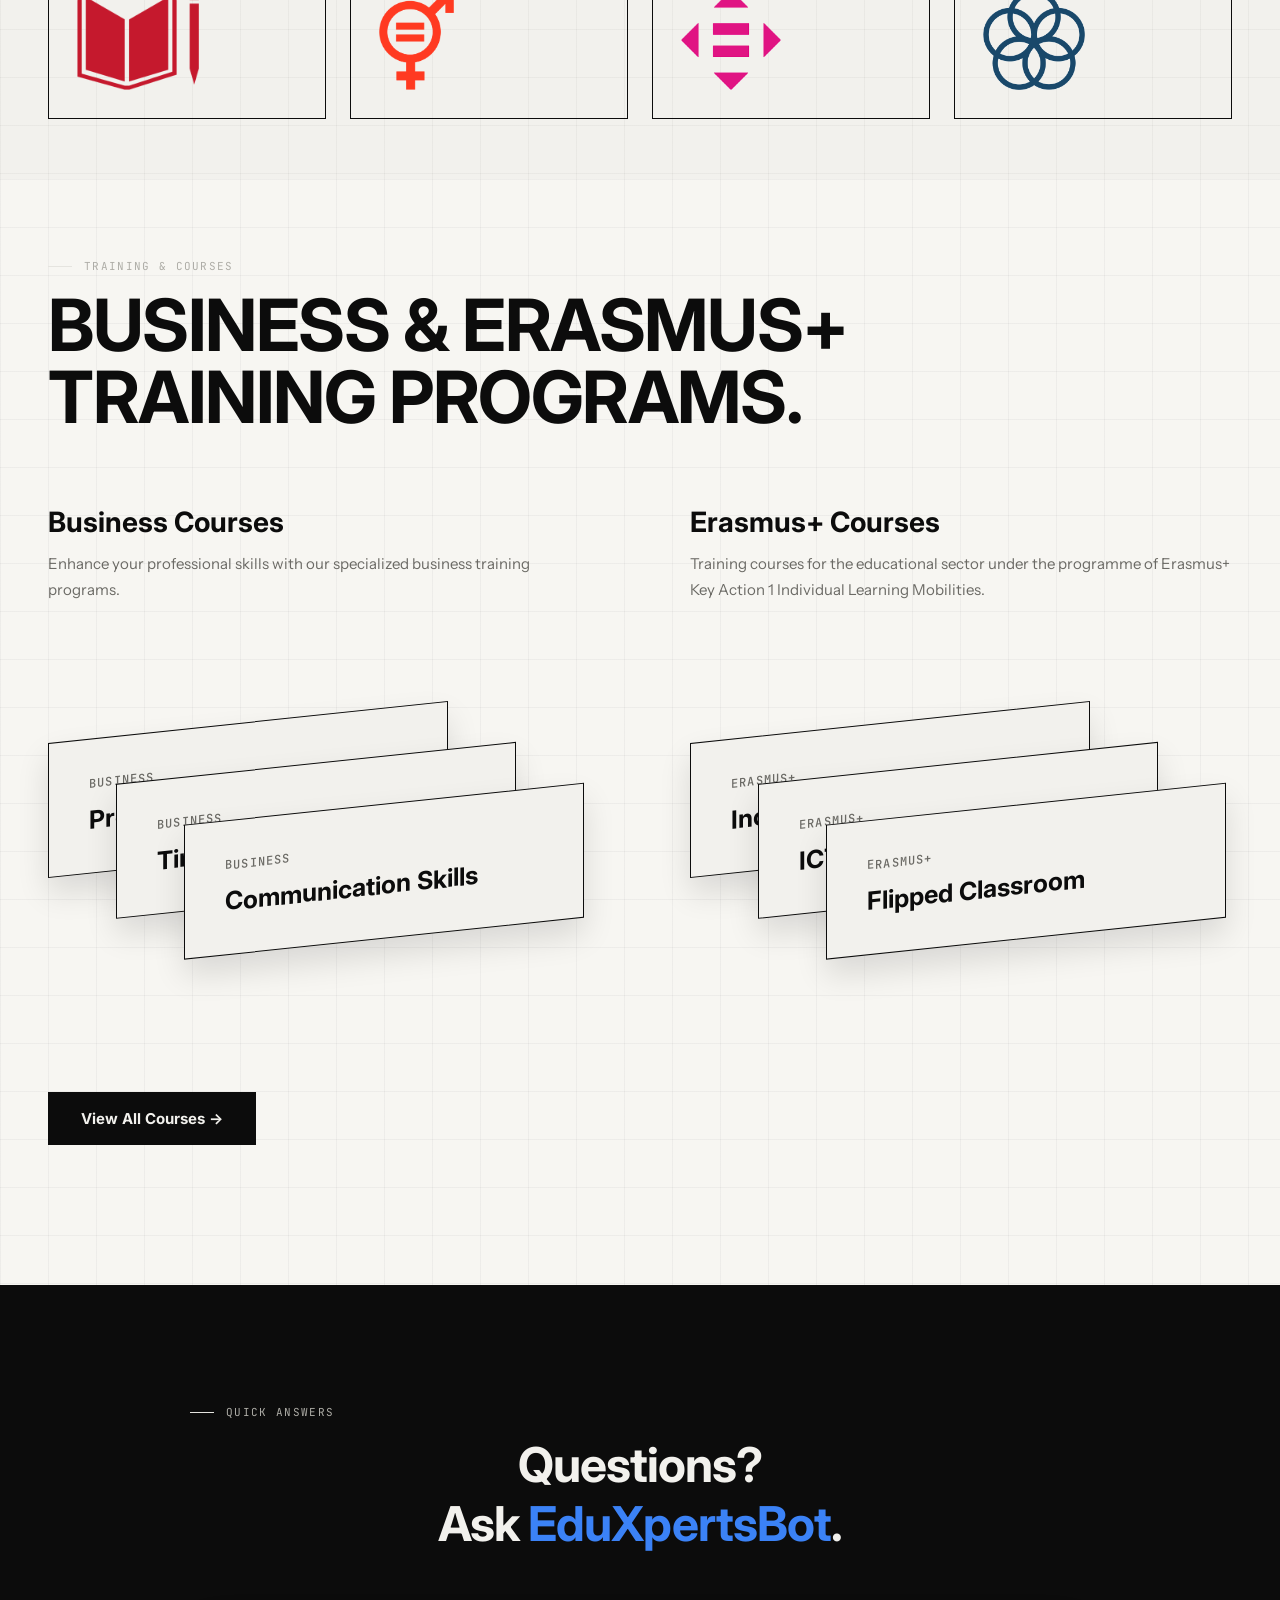
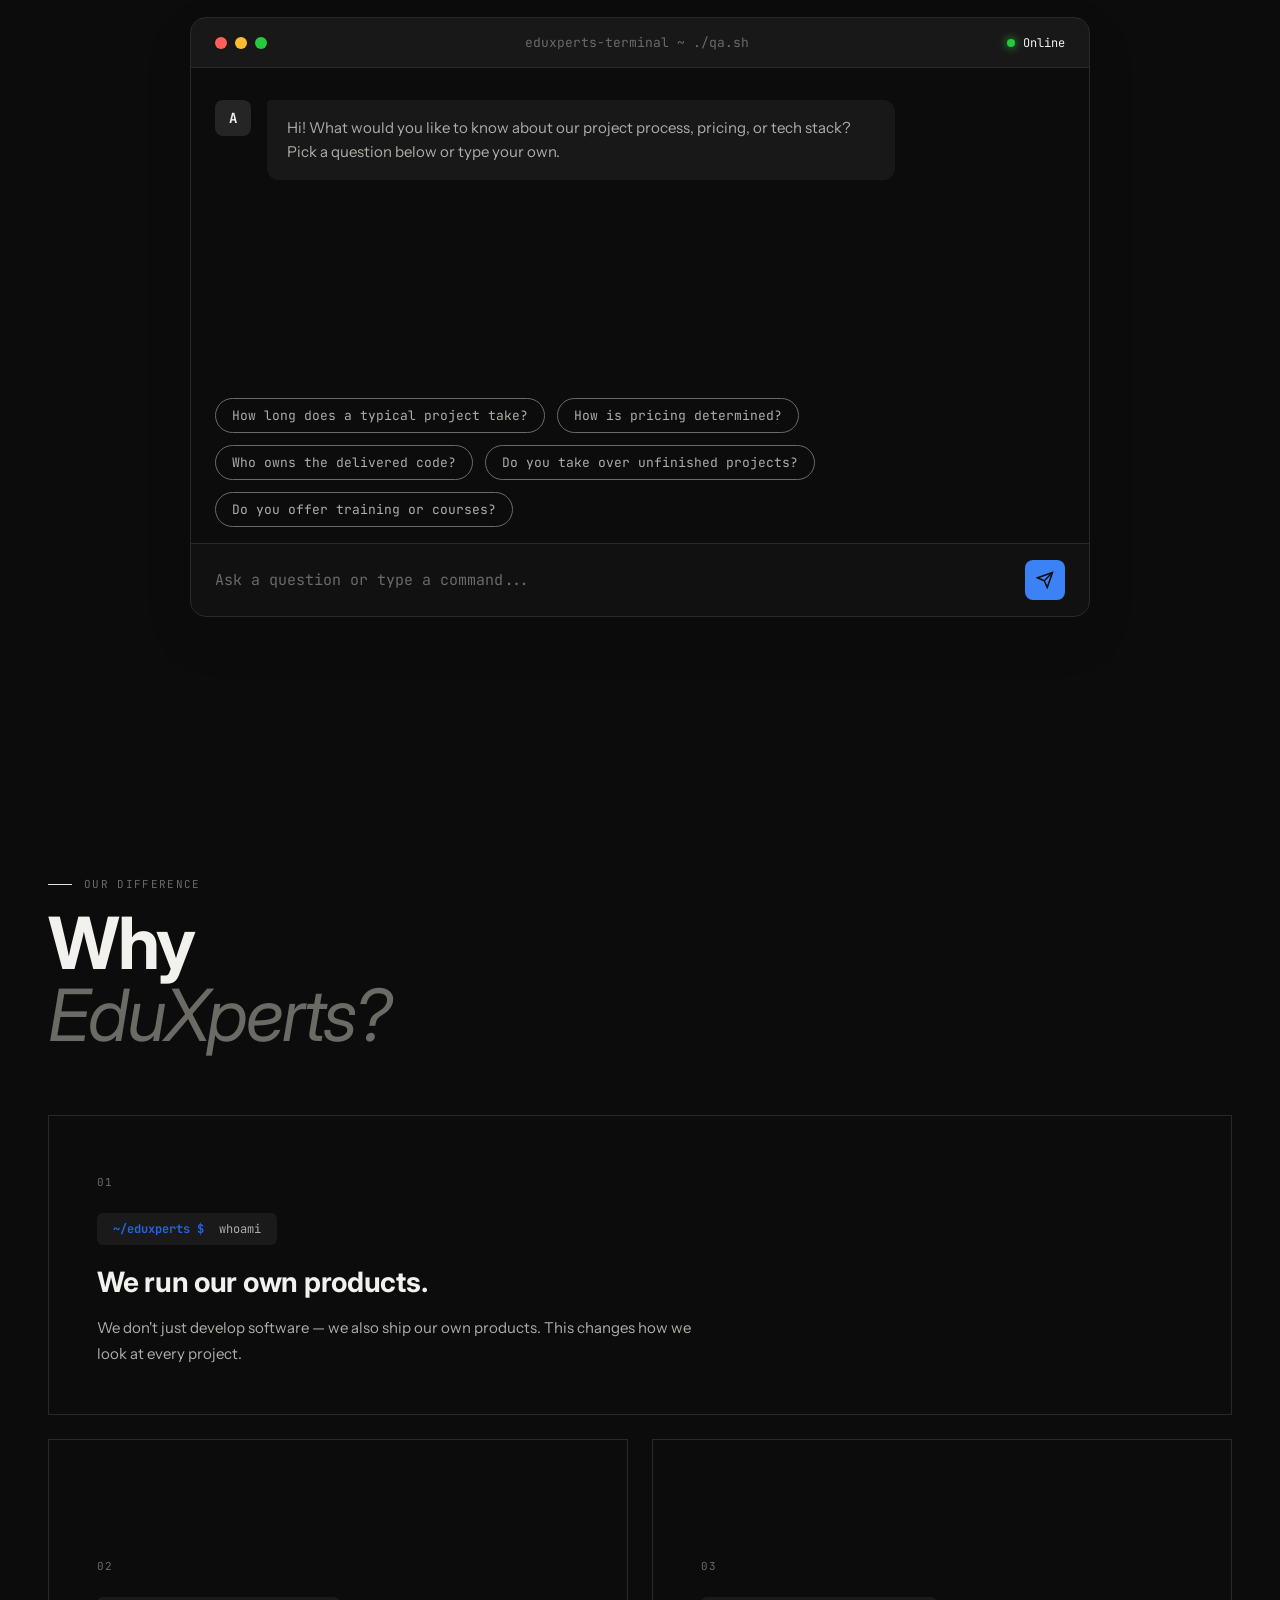
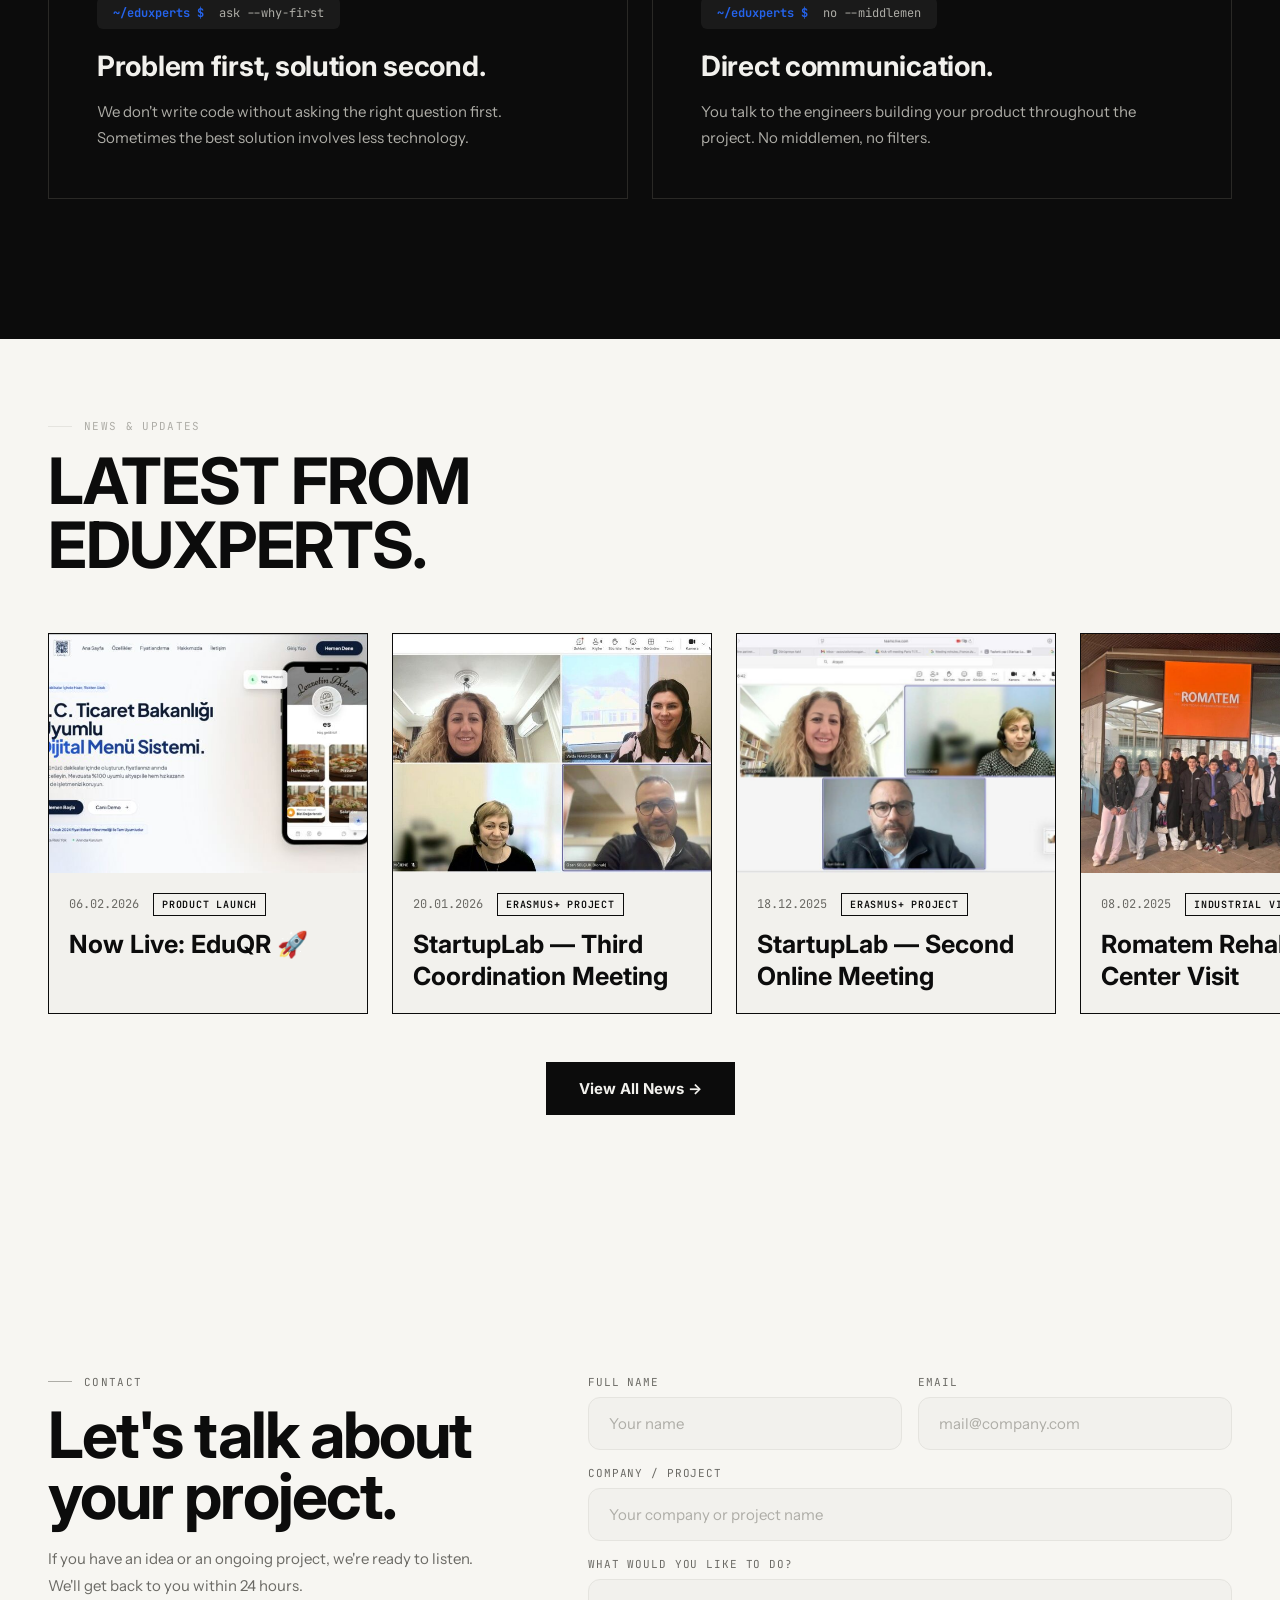
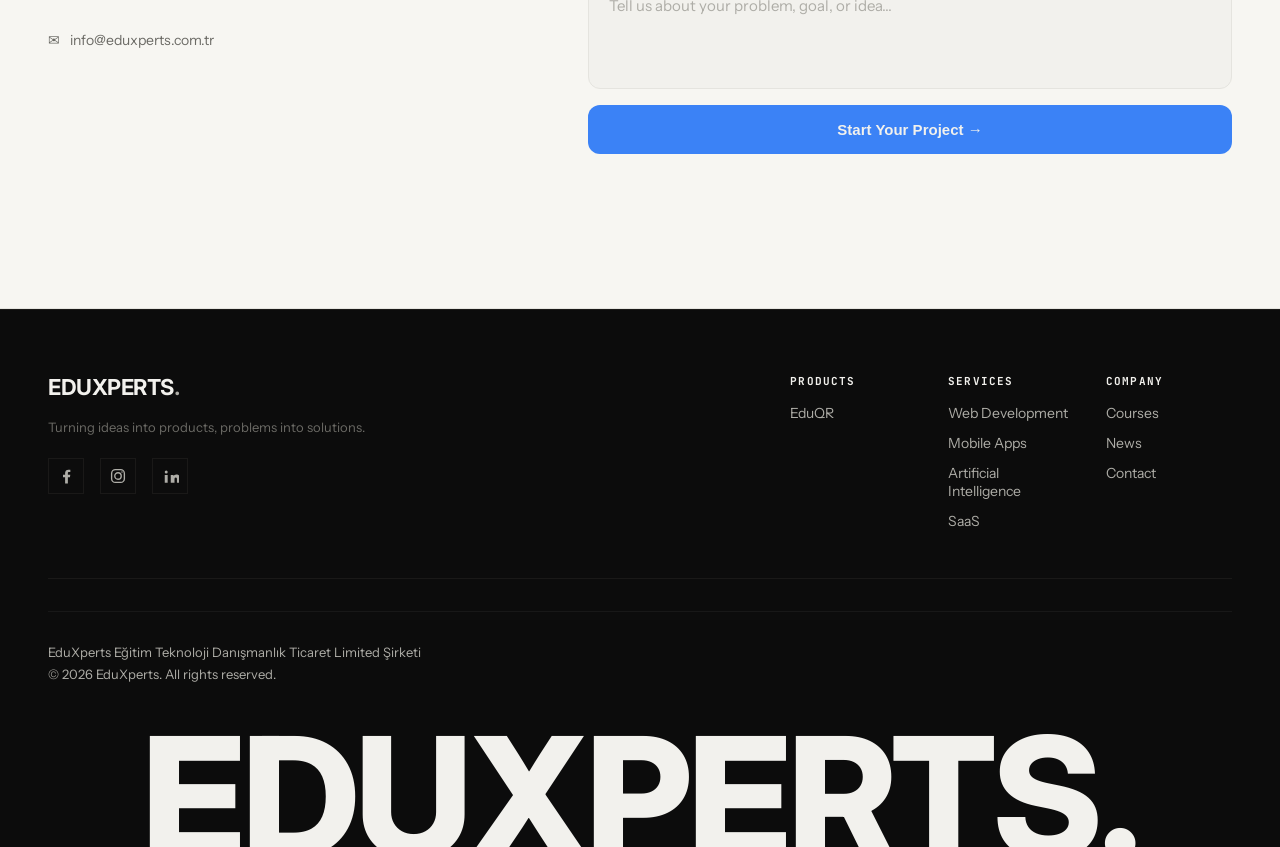
==== commit 0c39554b: "Add sticky stacking cards animation to Why EduXperts on mobile Each card pins below the nav, then th" ====
--- a/index.html
+++ b/index.html
@@ -650,6 +650,7 @@
 
     <div class="why-d-grid">
       <!-- Card 1: Wide -->
+      <div class="wd-stack-item">
       <div class="wd-card wd-wide reveal">
          <div class="wd-content">
             <span class="wd-num">01</span>
@@ -658,8 +659,10 @@
             <p data-i18n="why-1-desc">We don't just develop software — we also ship our own products. This changes how we look at every project.</p>
          </div>
       </div>
+      </div>
 
       <!-- Card 2 -->
+      <div class="wd-stack-item">
       <div class="wd-card reveal">
          <div class="wd-content">
             <span class="wd-num">02</span>
@@ -668,8 +671,10 @@
             <p data-i18n="why-2-desc">We don't write code without asking the right question first. Sometimes the best solution involves less technology.</p>
          </div>
       </div>
+      </div>
 
       <!-- Card 3 -->
+      <div class="wd-stack-item">
       <div class="wd-card reveal">
          <div class="wd-content">
             <span class="wd-num">03</span>
@@ -677,6 +682,7 @@
             <h3 data-i18n="why-3-title">Direct communication.</h3>
             <p data-i18n="why-3-desc">You talk to the engineers building your product throughout the project. No middlemen, no filters.</p>
          </div>
+      </div>
       </div>
     </div>
   </div>
--- a/css/style.css
+++ b/css/style.css
@@ -994,6 +994,7 @@
 .why-d-header h2 span { color: var(--gray-500); font-weight: 400; font-style: italic; }
 
 .why-d-grid { display: grid; grid-template-columns: 1fr 1fr; gap: 24px; }
+.wd-stack-item { display: contents; }
 .wd-card {
   background: transparent;
   border: 1px solid var(--gray-700);
@@ -1029,6 +1030,15 @@
   .wd-card { padding: 32px 28px; min-height: auto; }
   .wd-wide { min-height: 220px; }
   .wd-card h3 { font-size: 22px; }
+
+  /* Sticky stacking cards: each wrapper gives scroll runway, the card inside pins below
+     the nav then gets covered by the next card as the user keeps scrolling */
+  .why-d-grid { display: block; }
+  .wd-stack-item { display: block; position: relative; min-height: 420px; }
+  .wd-card { position: sticky; top: 70px; background: var(--black); }
+  .wd-stack-item:nth-child(1) .wd-card { z-index: 1; }
+  .wd-stack-item:nth-child(2) .wd-card { z-index: 2; }
+  .wd-stack-item:nth-child(3) .wd-card { z-index: 3; }
 }
 
 /* TRAINING & COURSES TEASER */
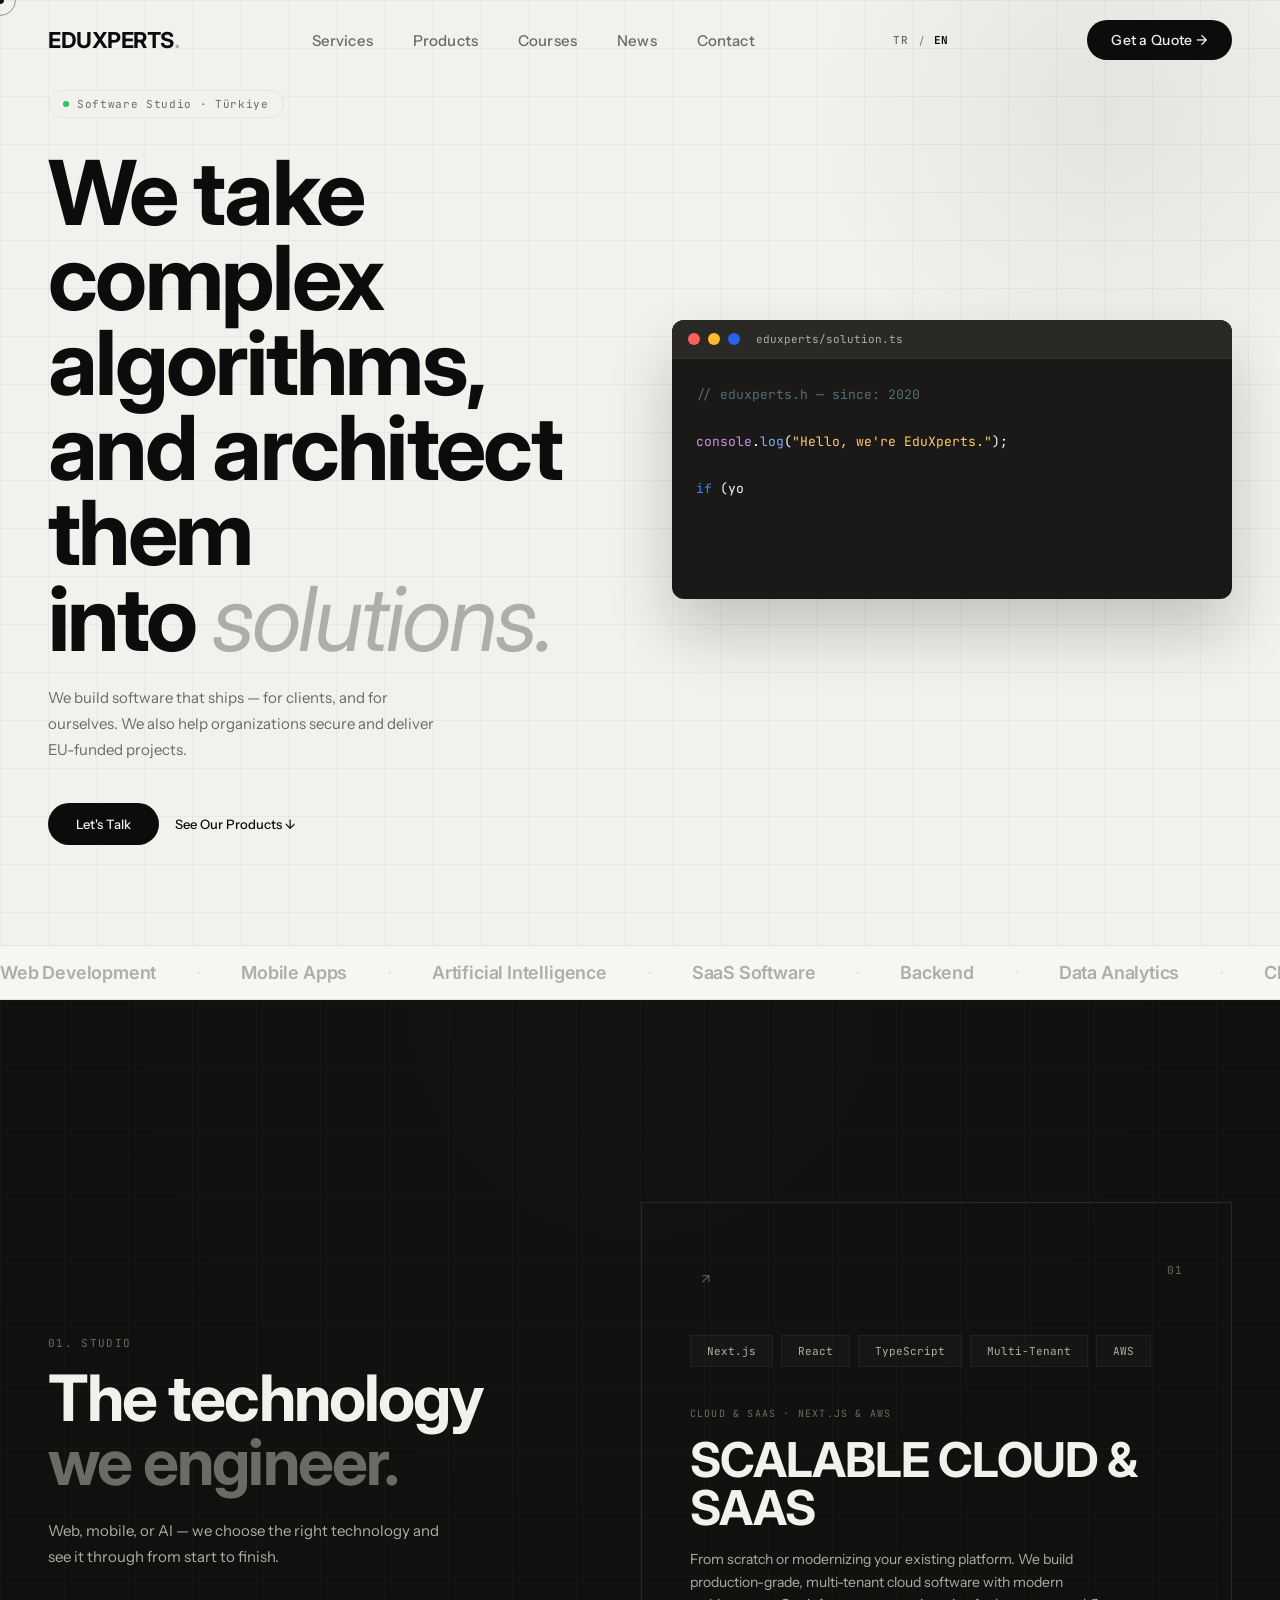
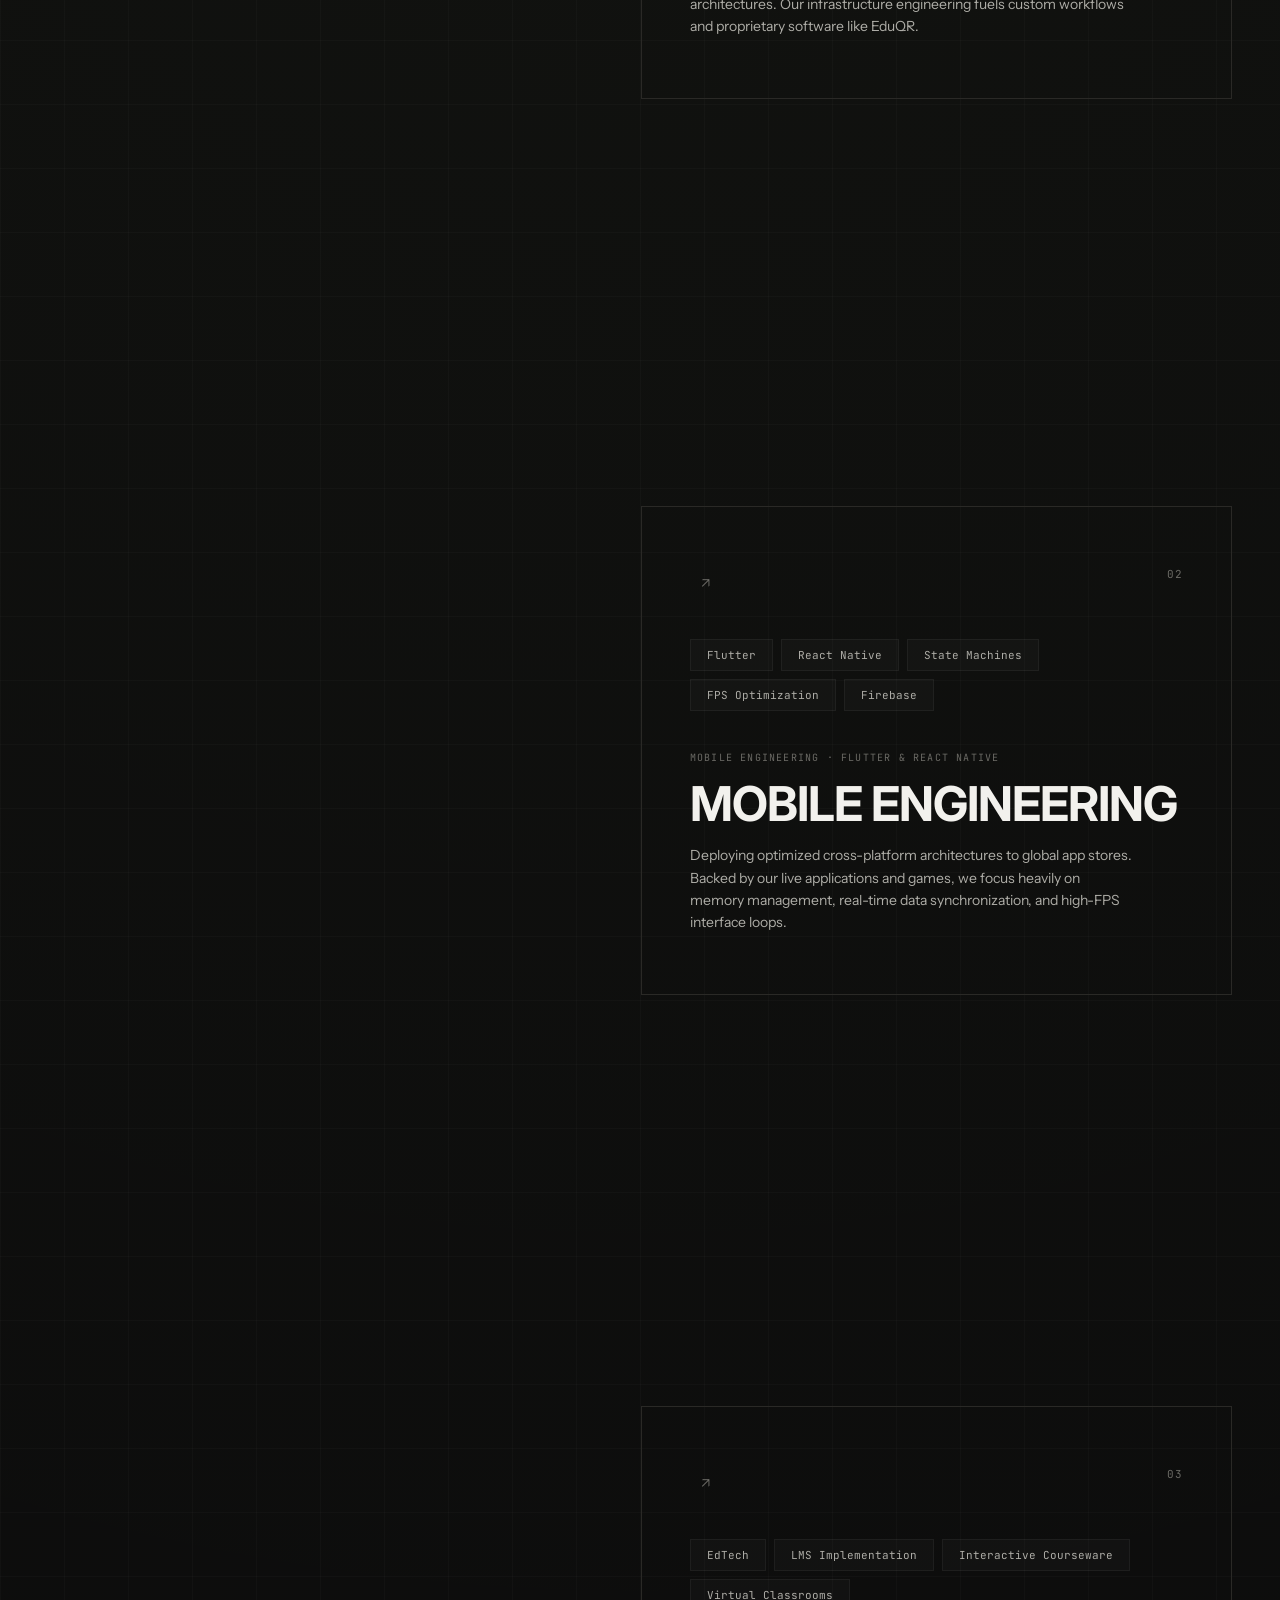
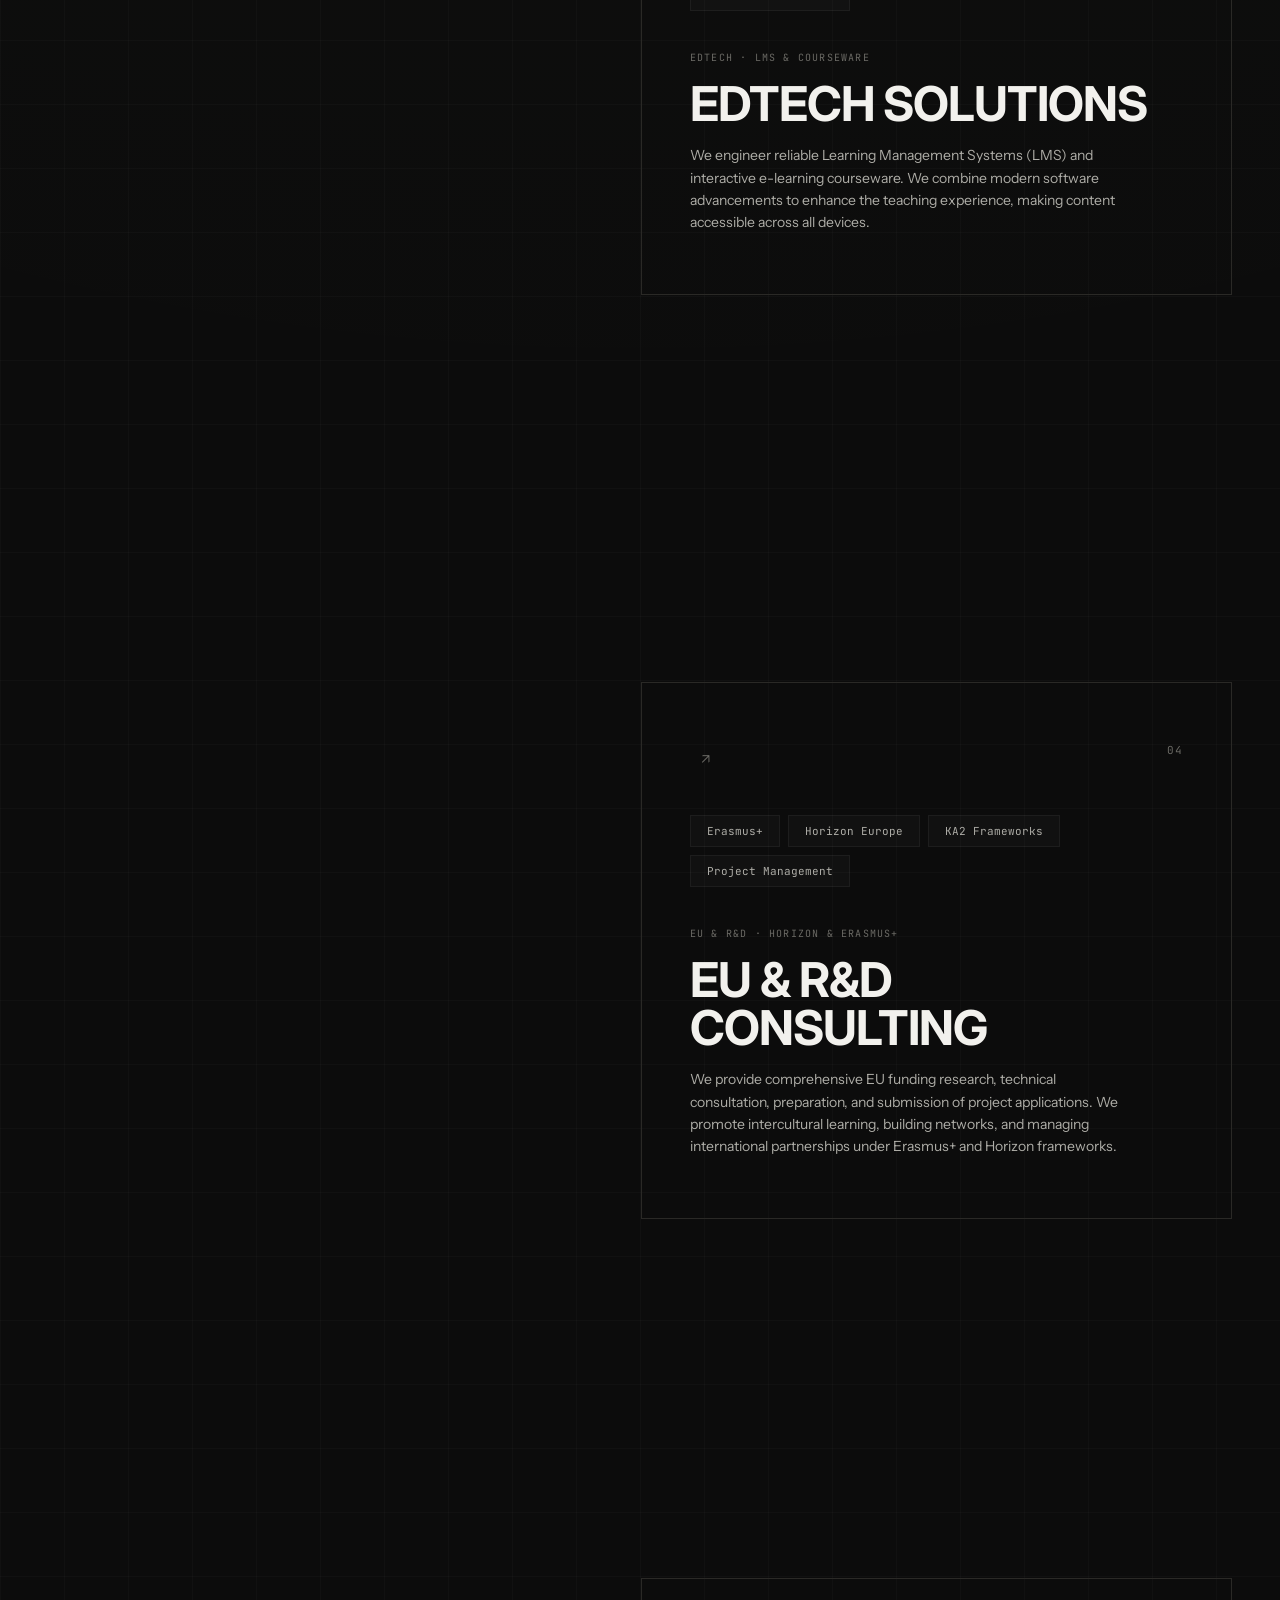
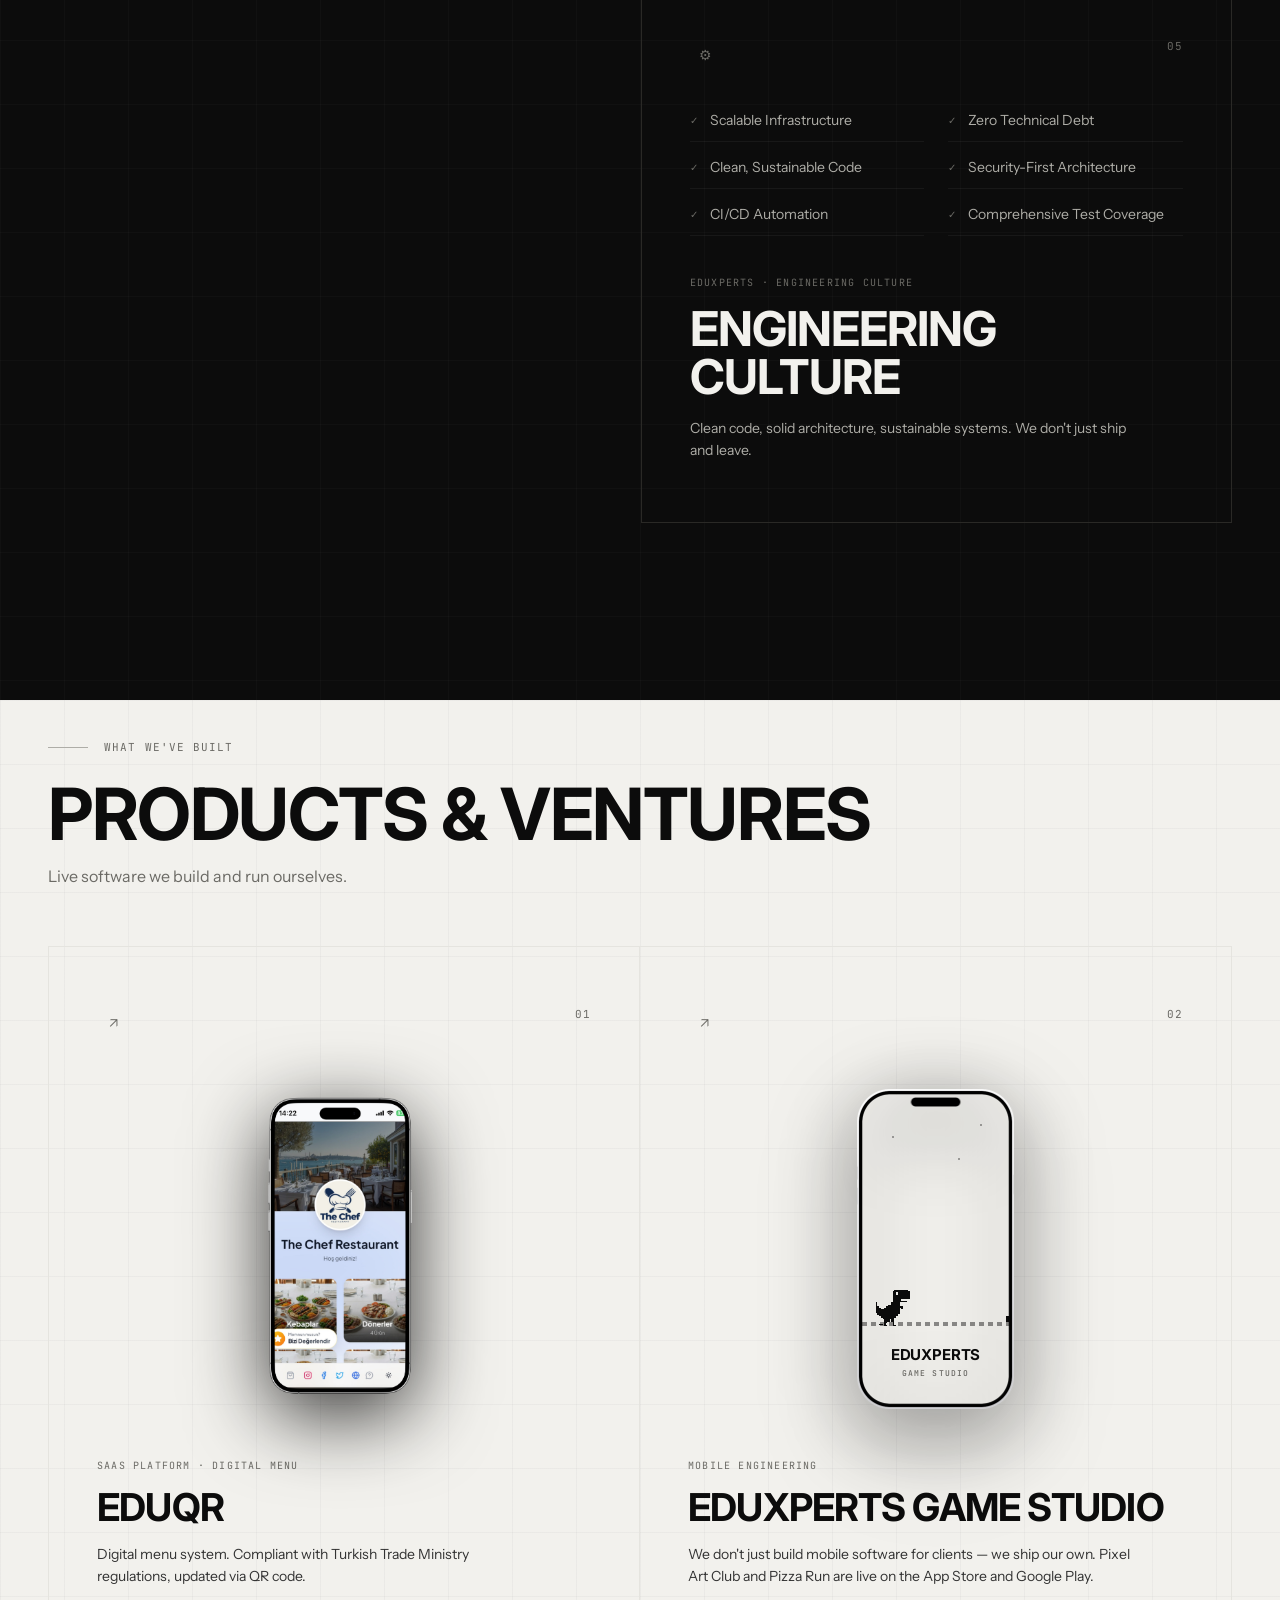
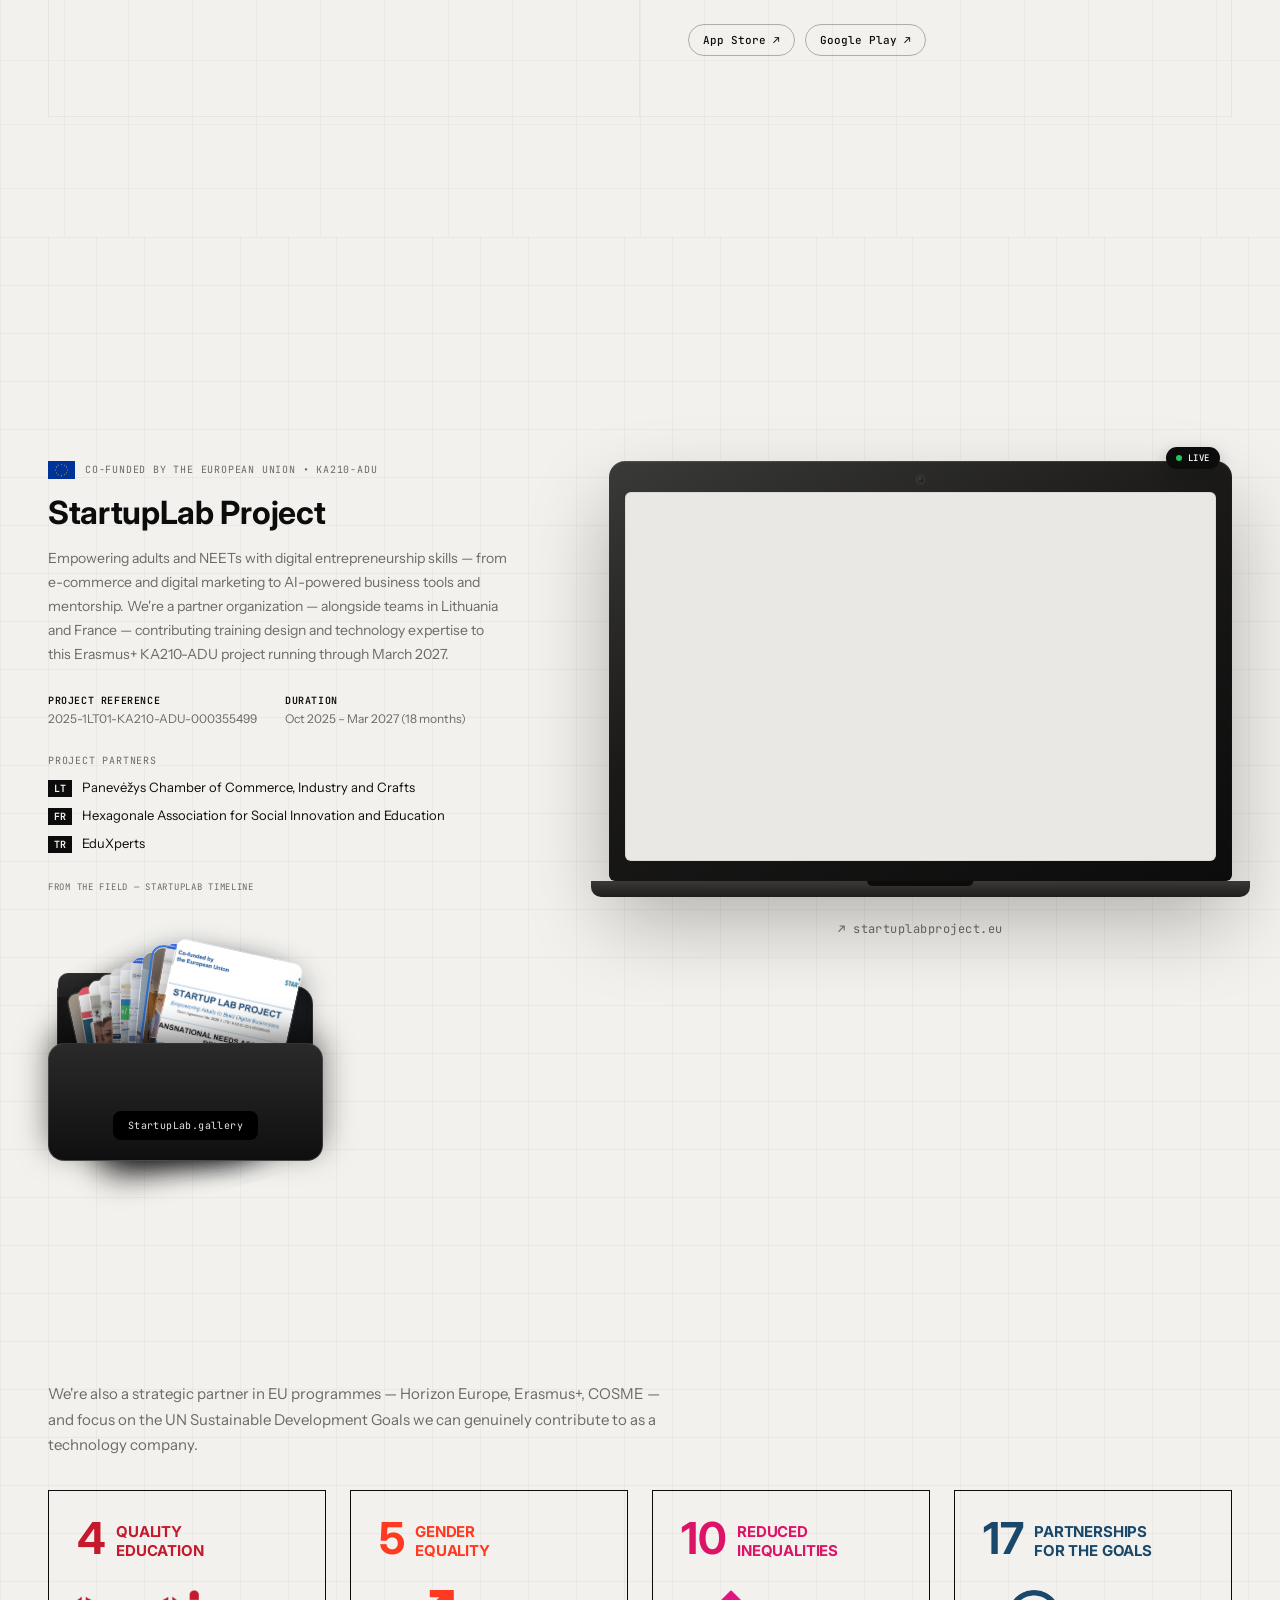
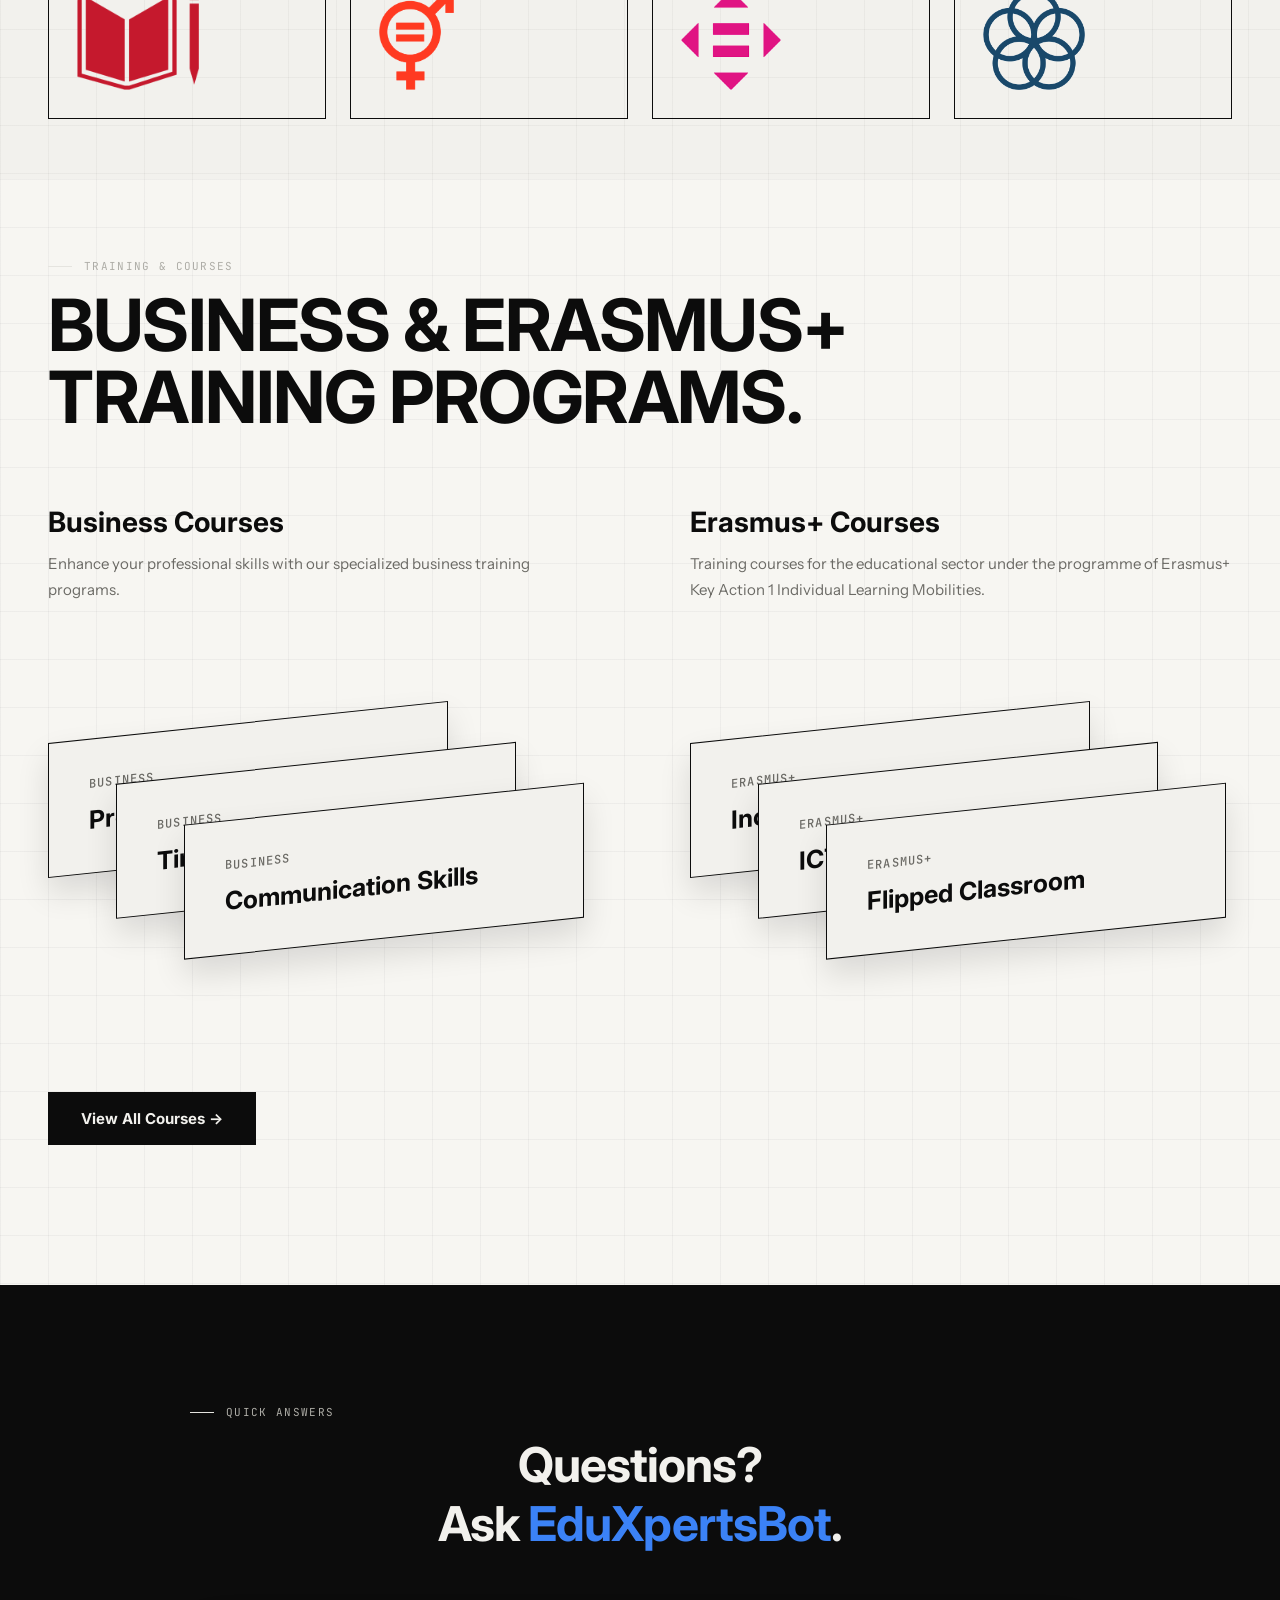
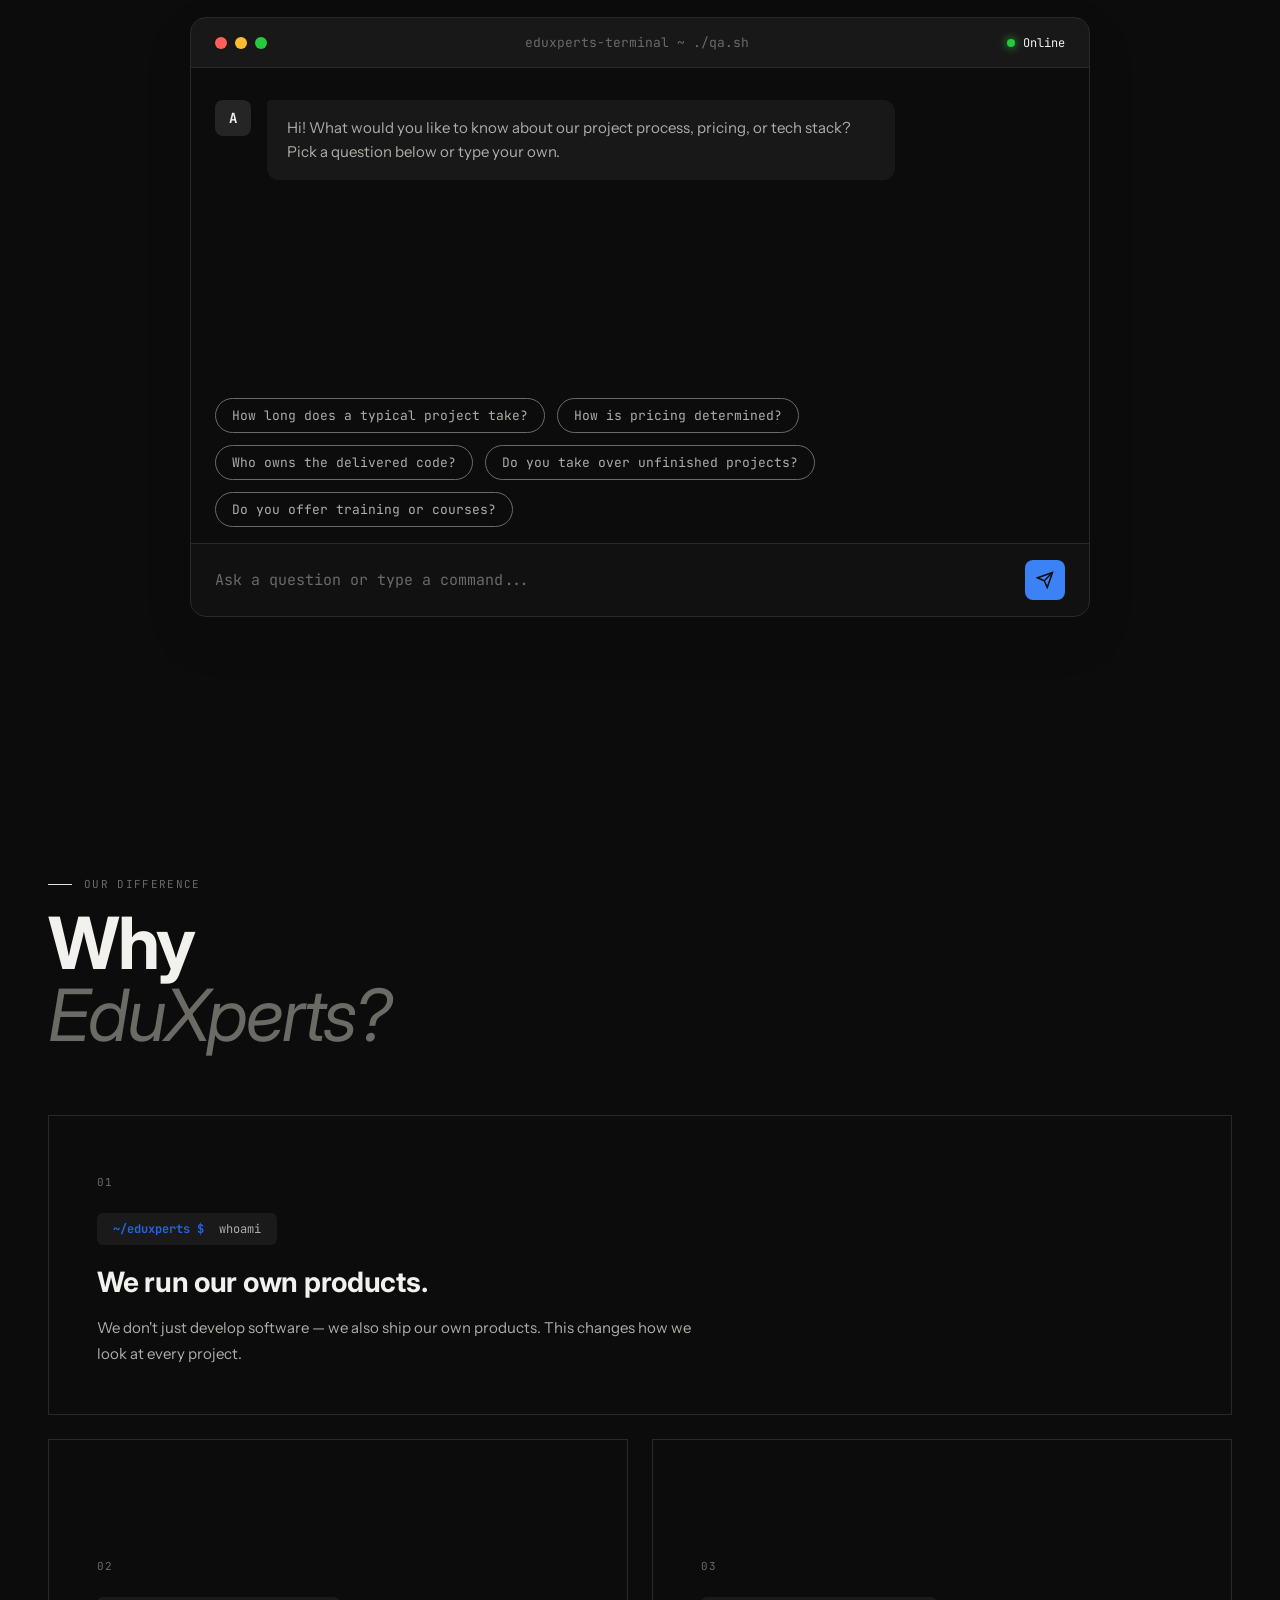
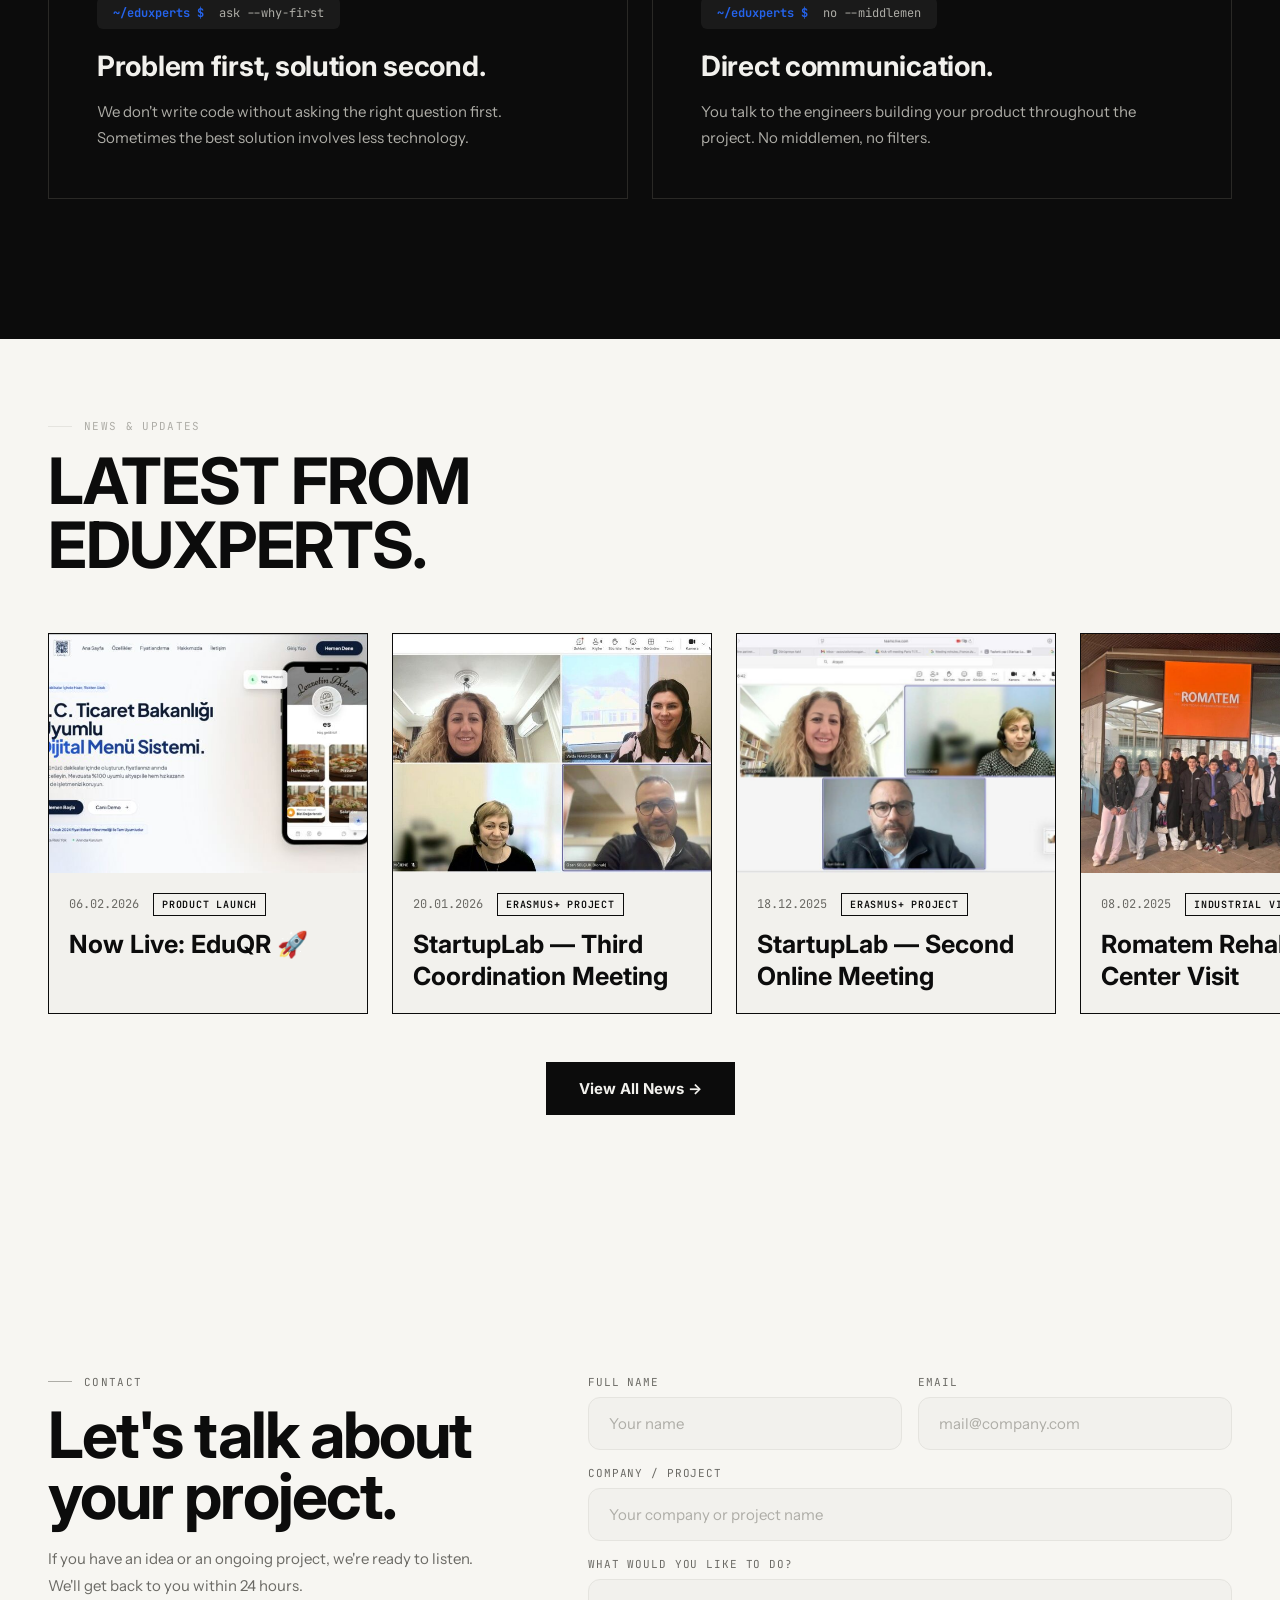
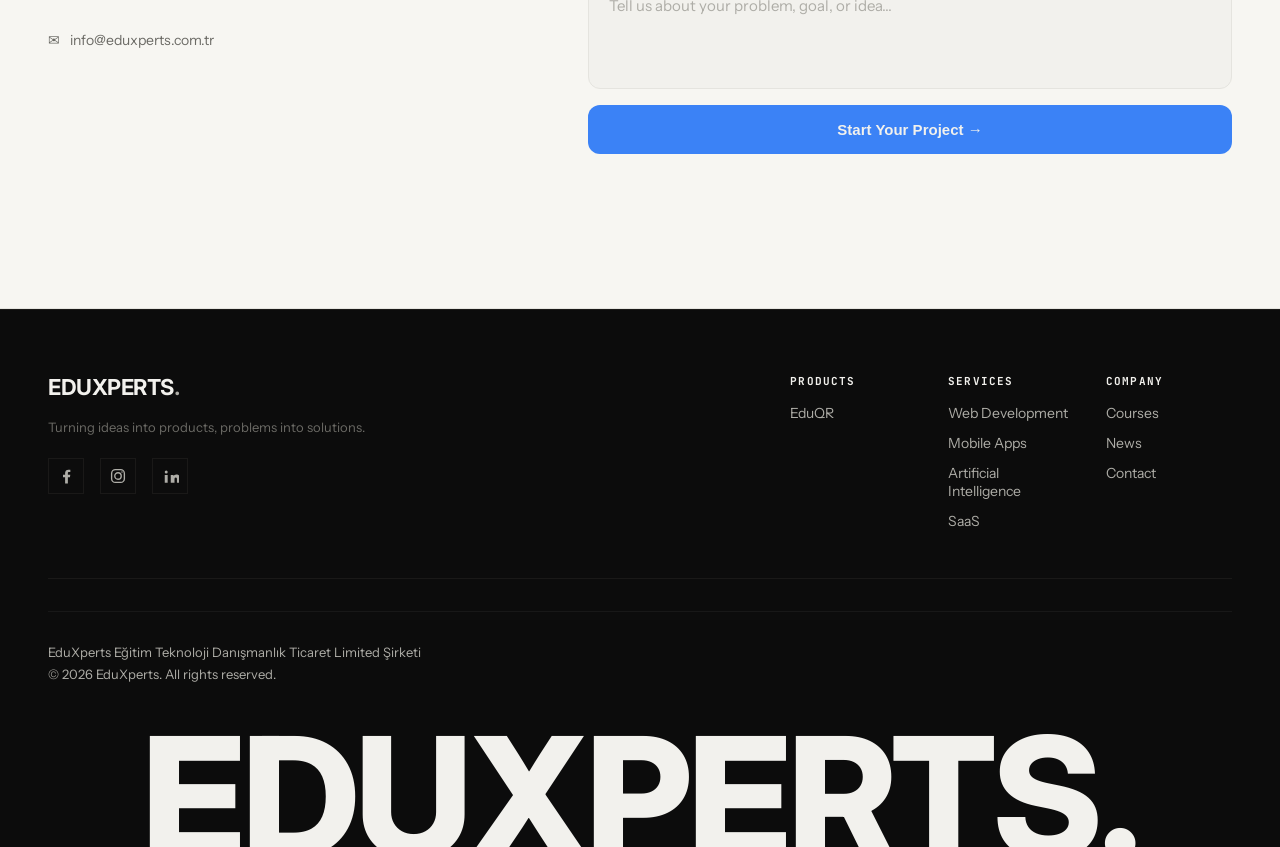
==== commit 53e7d63b: "Fix sticky stacking cards: overflow:hidden was silently breaking position:sticky Both Why EduXperts " ====
--- a/index.html
+++ b/index.html
@@ -204,7 +204,7 @@
     </div>
 
     <div class="scrolling-side">
-      <div class="scroll-item" data-sticky="content-studio">
+      <div class="scroll-item" data-sticky="content-studio" style="--stack-i:0">
         <div class="strict-card">
           <div class="sc-top">
             <span class="sc-arrow">↗</span>
@@ -227,7 +227,7 @@
         </div>
       </div>
       
-      <div class="scroll-item" data-sticky="content-studio">
+      <div class="scroll-item" data-sticky="content-studio" style="--stack-i:1">
         <div class="strict-card">
           <div class="sc-top">
             <span class="sc-arrow">↗</span>
@@ -250,7 +250,7 @@
         </div>
       </div>
       
-      <div class="scroll-item" data-sticky="content-studio">
+      <div class="scroll-item" data-sticky="content-studio" style="--stack-i:2">
         <div class="strict-card">
           <div class="sc-top">
             <span class="sc-arrow">↗</span>
@@ -272,7 +272,7 @@
         </div>
       </div>
       
-      <div class="scroll-item" data-sticky="content-studio">
+      <div class="scroll-item" data-sticky="content-studio" style="--stack-i:3">
         <div class="strict-card">
           <div class="sc-top">
             <span class="sc-arrow">↗</span>
@@ -299,7 +299,7 @@
         <h3 data-i18n="svc-title-2">In it for<br><em>the long run.</em></h3>
       </div>
 
-      <div class="scroll-item" data-sticky="content-lab">
+      <div class="scroll-item" data-sticky="content-lab" style="--stack-i:4">
          <div class="engineering-preview-box">
             <div class="strict-card">
               <div class="sc-top">
--- a/css/style.css
+++ b/css/style.css
@@ -1025,20 +1025,21 @@
 }
 
 @media (max-width: 768px) {
-  .why-dark { padding: 80px 24px; }
+  .why-dark { padding: 80px 24px; overflow: visible; }
   .why-d-header { margin-bottom: 40px; }
   .wd-card { padding: 32px 28px; min-height: auto; }
   .wd-wide { min-height: 220px; }
   .wd-card h3 { font-size: 22px; }
 
   /* Sticky stacking cards: each wrapper gives scroll runway, the card inside pins below
-     the nav then gets covered by the next card as the user keeps scrolling */
+     the nav at a slightly deeper offset than the last, so each new card settles a little
+     lower and leaves a peek of the previous card's edge showing above it */
   .why-d-grid { display: block; }
   .wd-stack-item { display: block; position: relative; min-height: 420px; }
-  .wd-card { position: sticky; top: 70px; background: var(--black); }
-  .wd-stack-item:nth-child(1) .wd-card { z-index: 1; }
-  .wd-stack-item:nth-child(2) .wd-card { z-index: 2; }
-  .wd-stack-item:nth-child(3) .wd-card { z-index: 3; }
+  .wd-card { position: sticky; background: var(--black); }
+  .wd-stack-item:nth-child(1) .wd-card { top: 70px; z-index: 1; }
+  .wd-stack-item:nth-child(2) .wd-card { top: 110px; z-index: 2; }
+  .wd-stack-item:nth-child(3) .wd-card { top: 150px; z-index: 3; }
 }
 
 /* TRAINING & COURSES TEASER */
@@ -1793,8 +1794,19 @@
     .sticky-content { position: static; opacity: 1; visibility: visible; transform: none; display: none; }
     .sticky-content.active { display: block; }
     .scrolling-side { width: 100%; padding-left: 0; }
-    .scroll-item { min-height: auto; padding: 40px 0; }
     .eng-features-grid { grid-template-columns: 1fr; }
+
+    /* Sticky stacking cards: each card pins at a slightly deeper offset than the last,
+       so the next one settles a little lower and peeks over the previous card's edge */
+    .scroll-item { min-height: 420px; padding: 0; position: relative; }
+    .strict-card {
+      position: sticky;
+      top: calc(70px + var(--stack-i, 0) * 40px);
+      z-index: calc(var(--stack-i, 0) + 1);
+      background: var(--black);
+      opacity: 1 !important;
+      transform: none !important;
+    }
 
     .mobile-chapter-break {
       display: block;
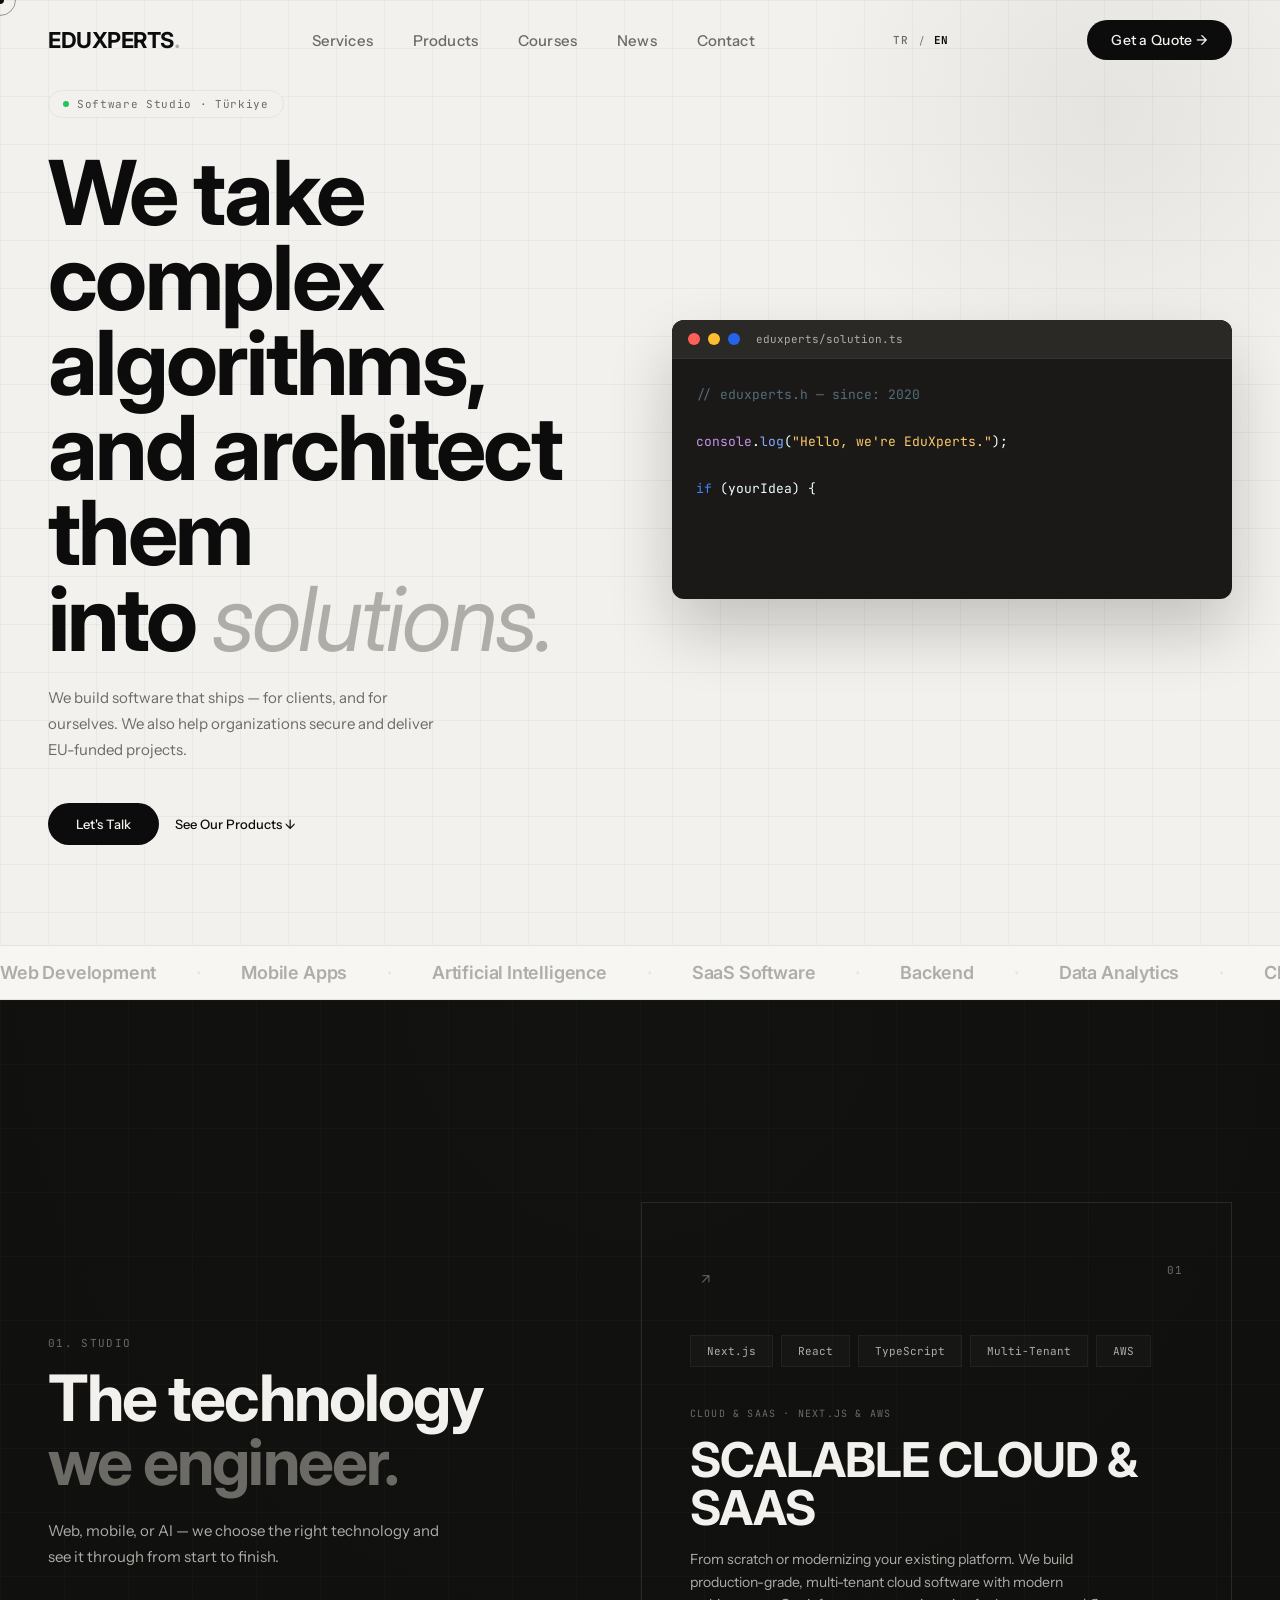
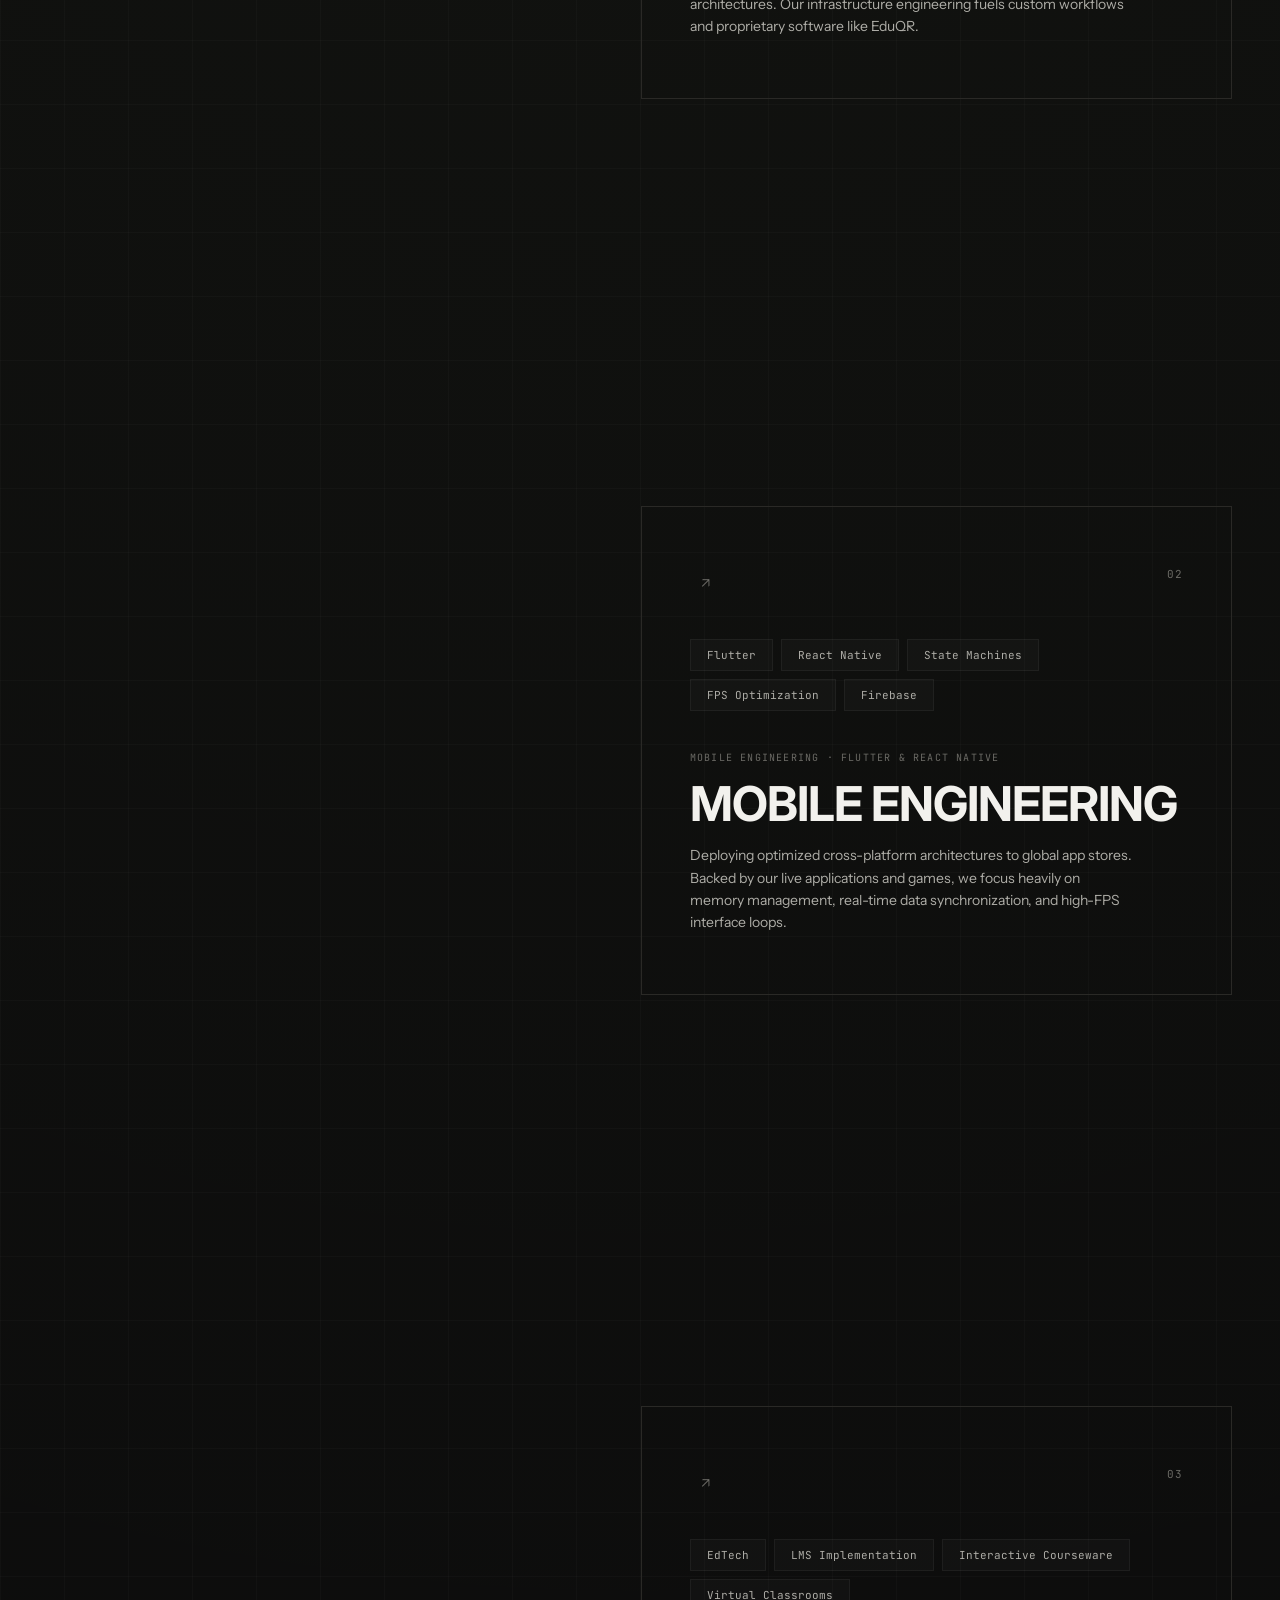
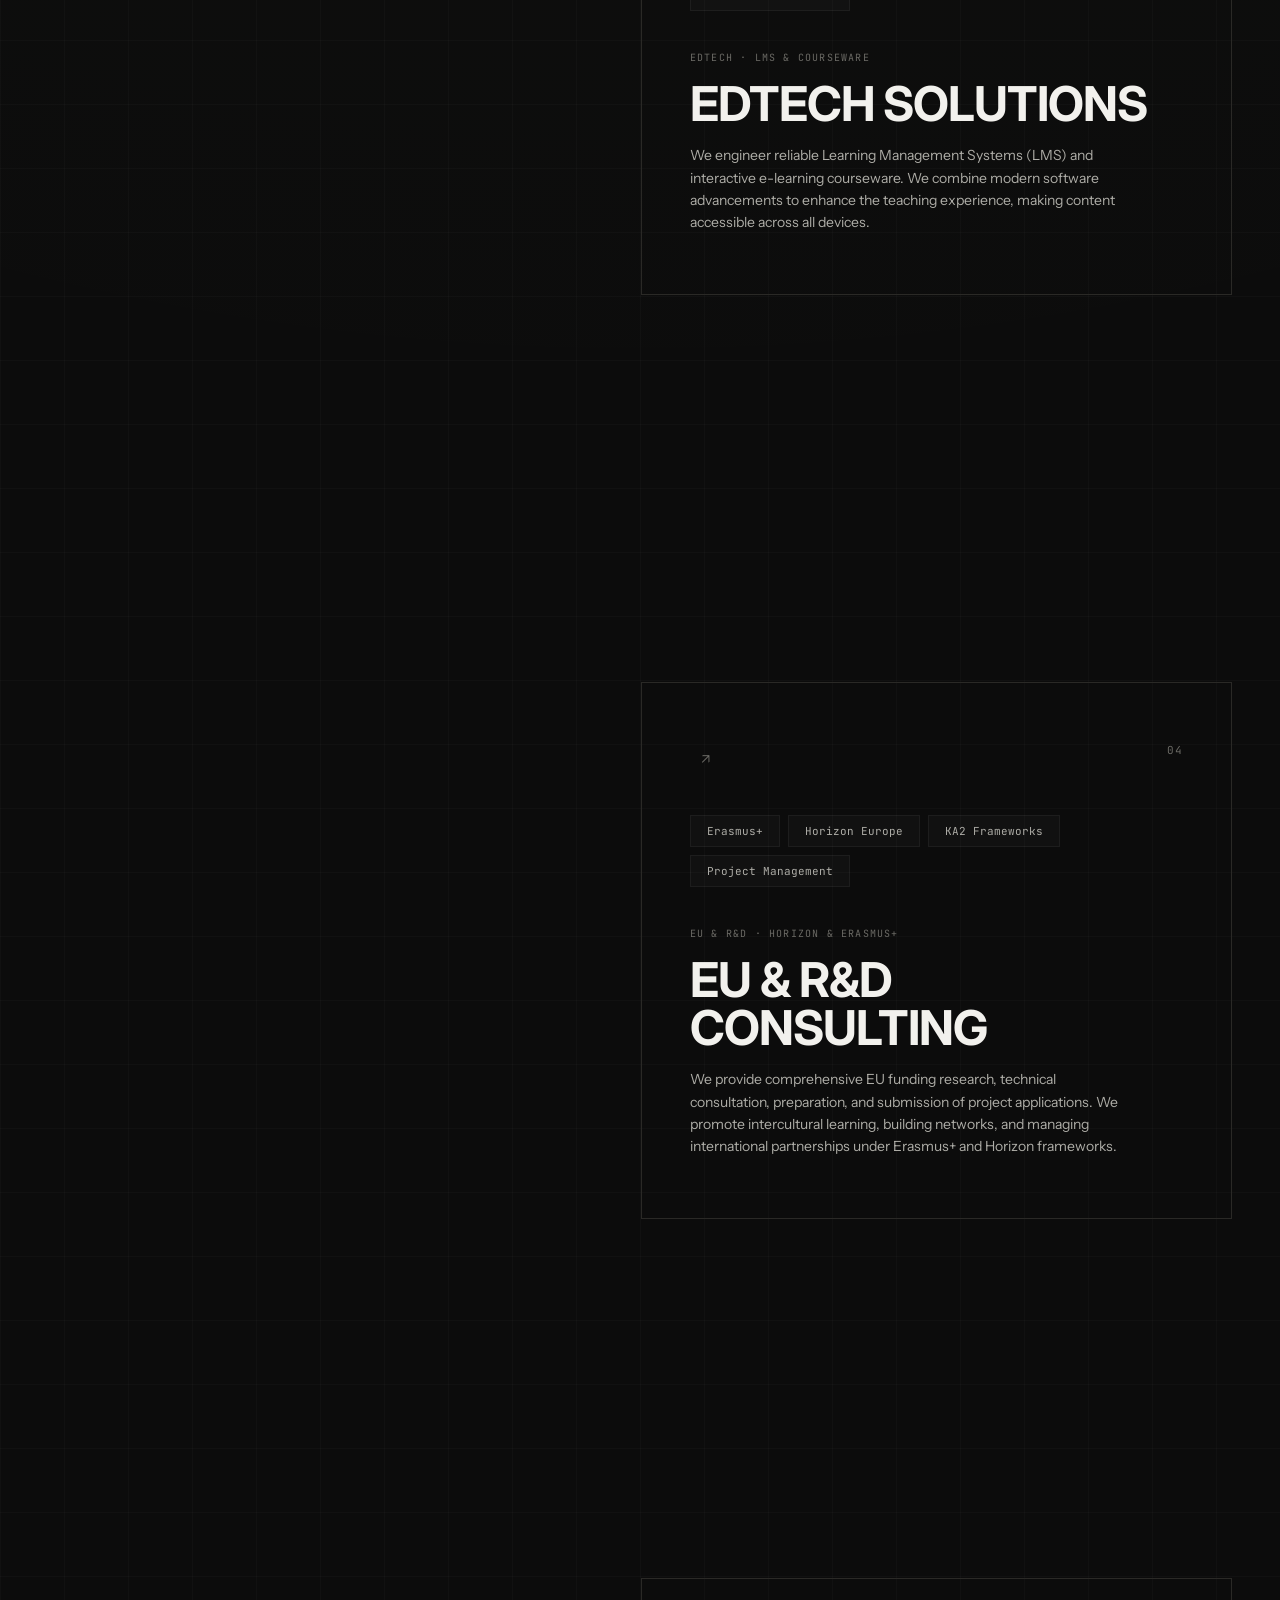
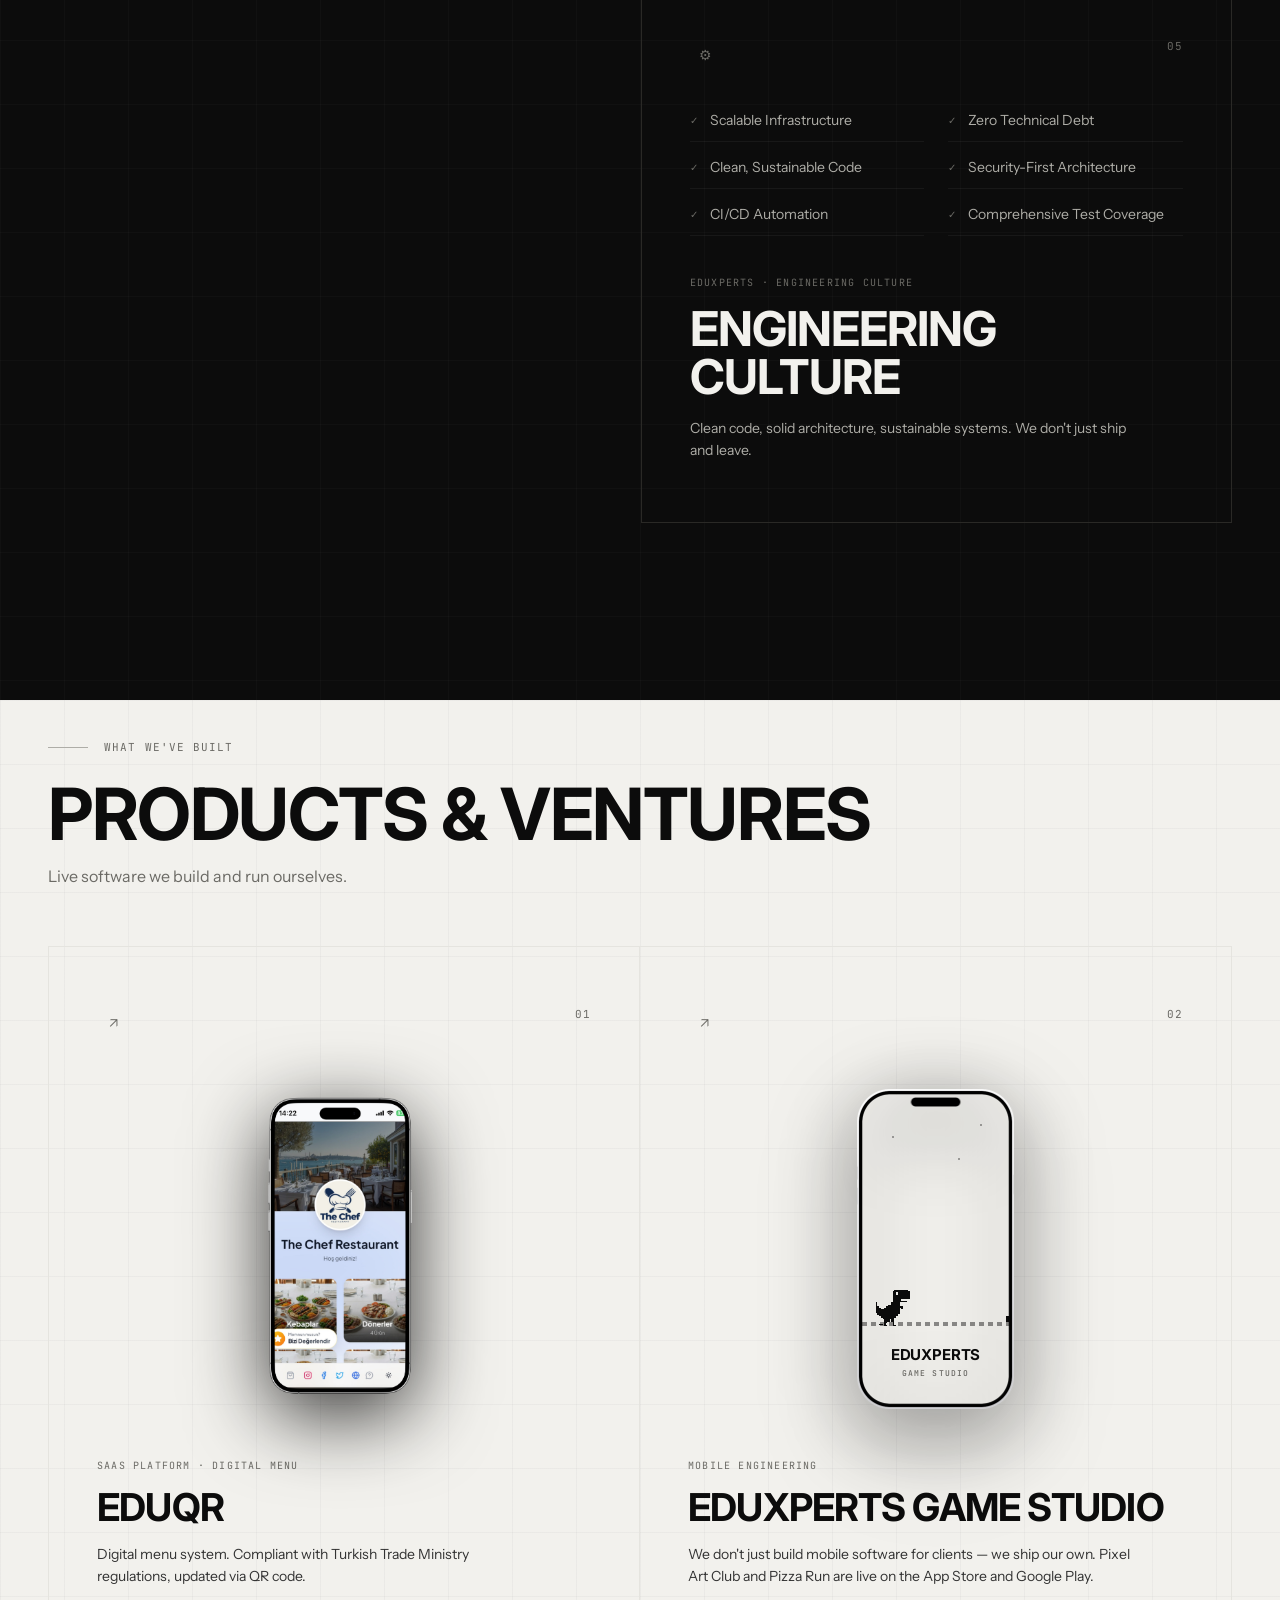
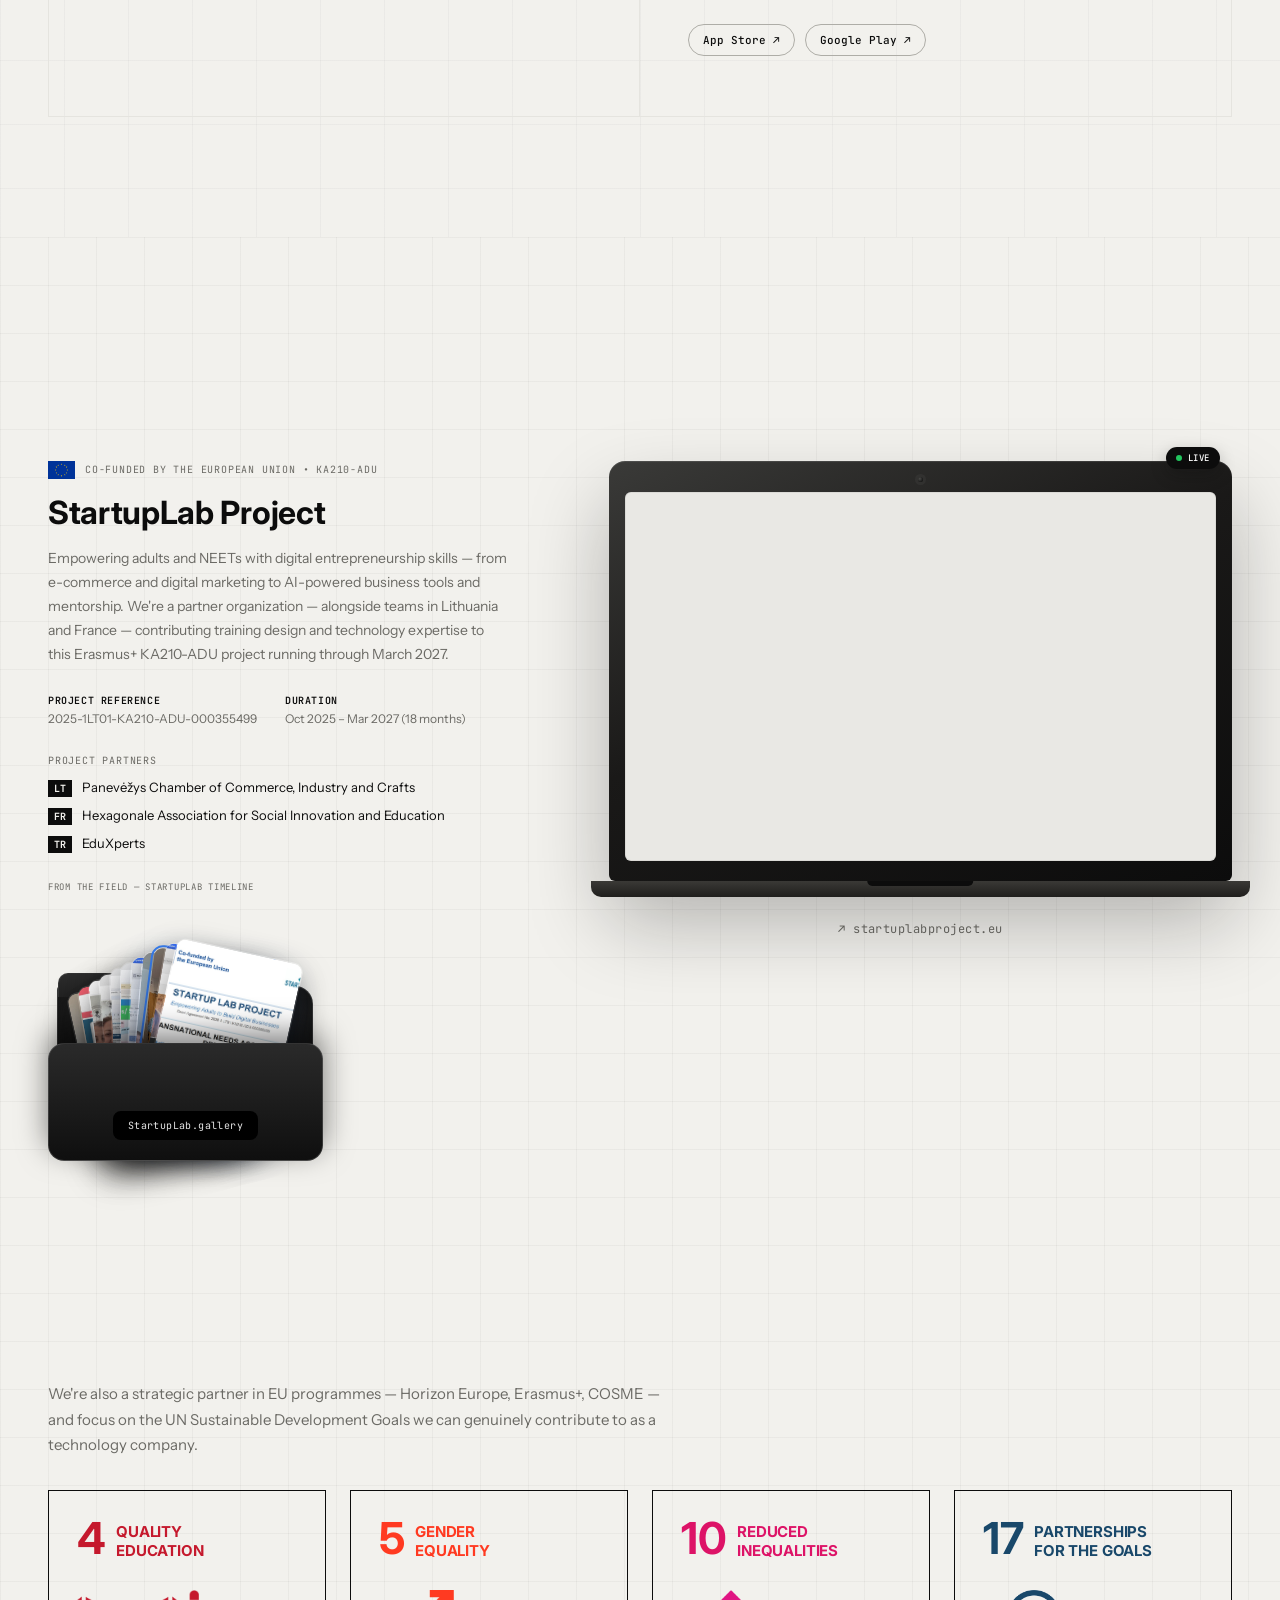
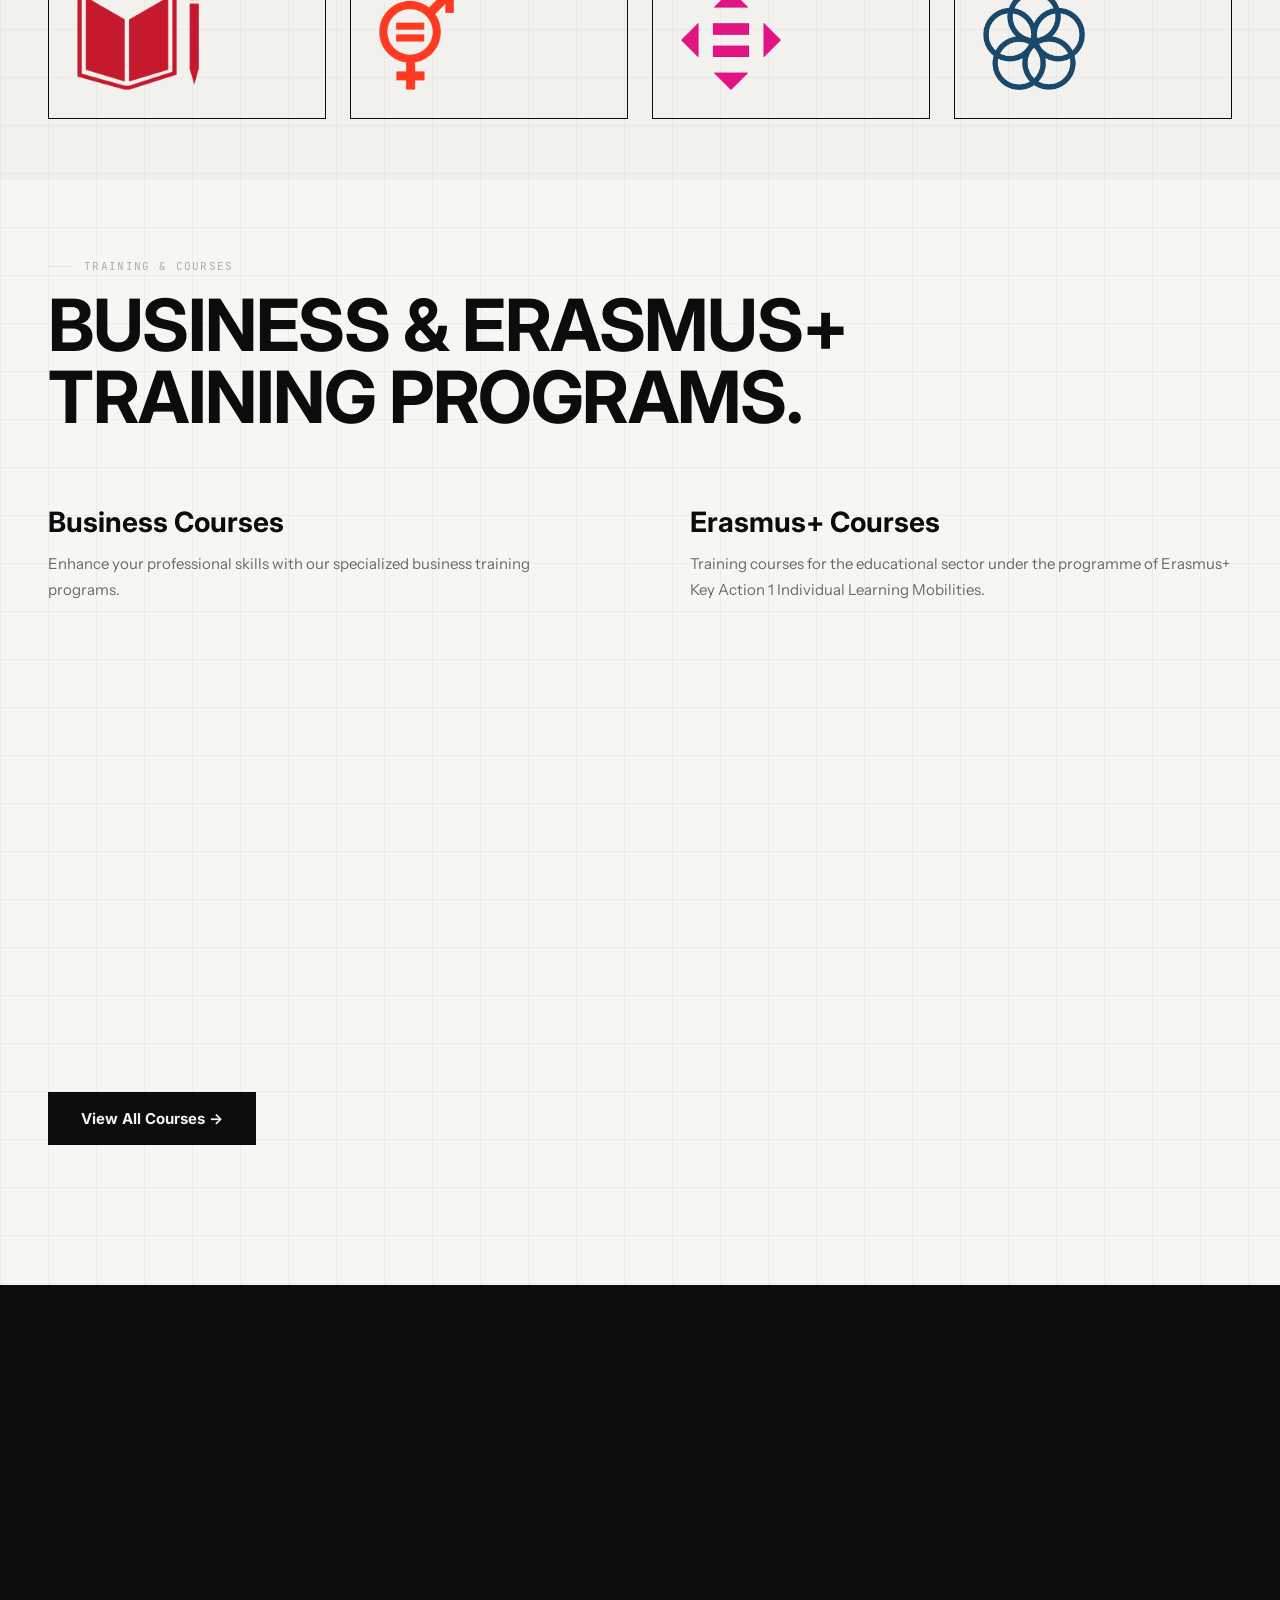
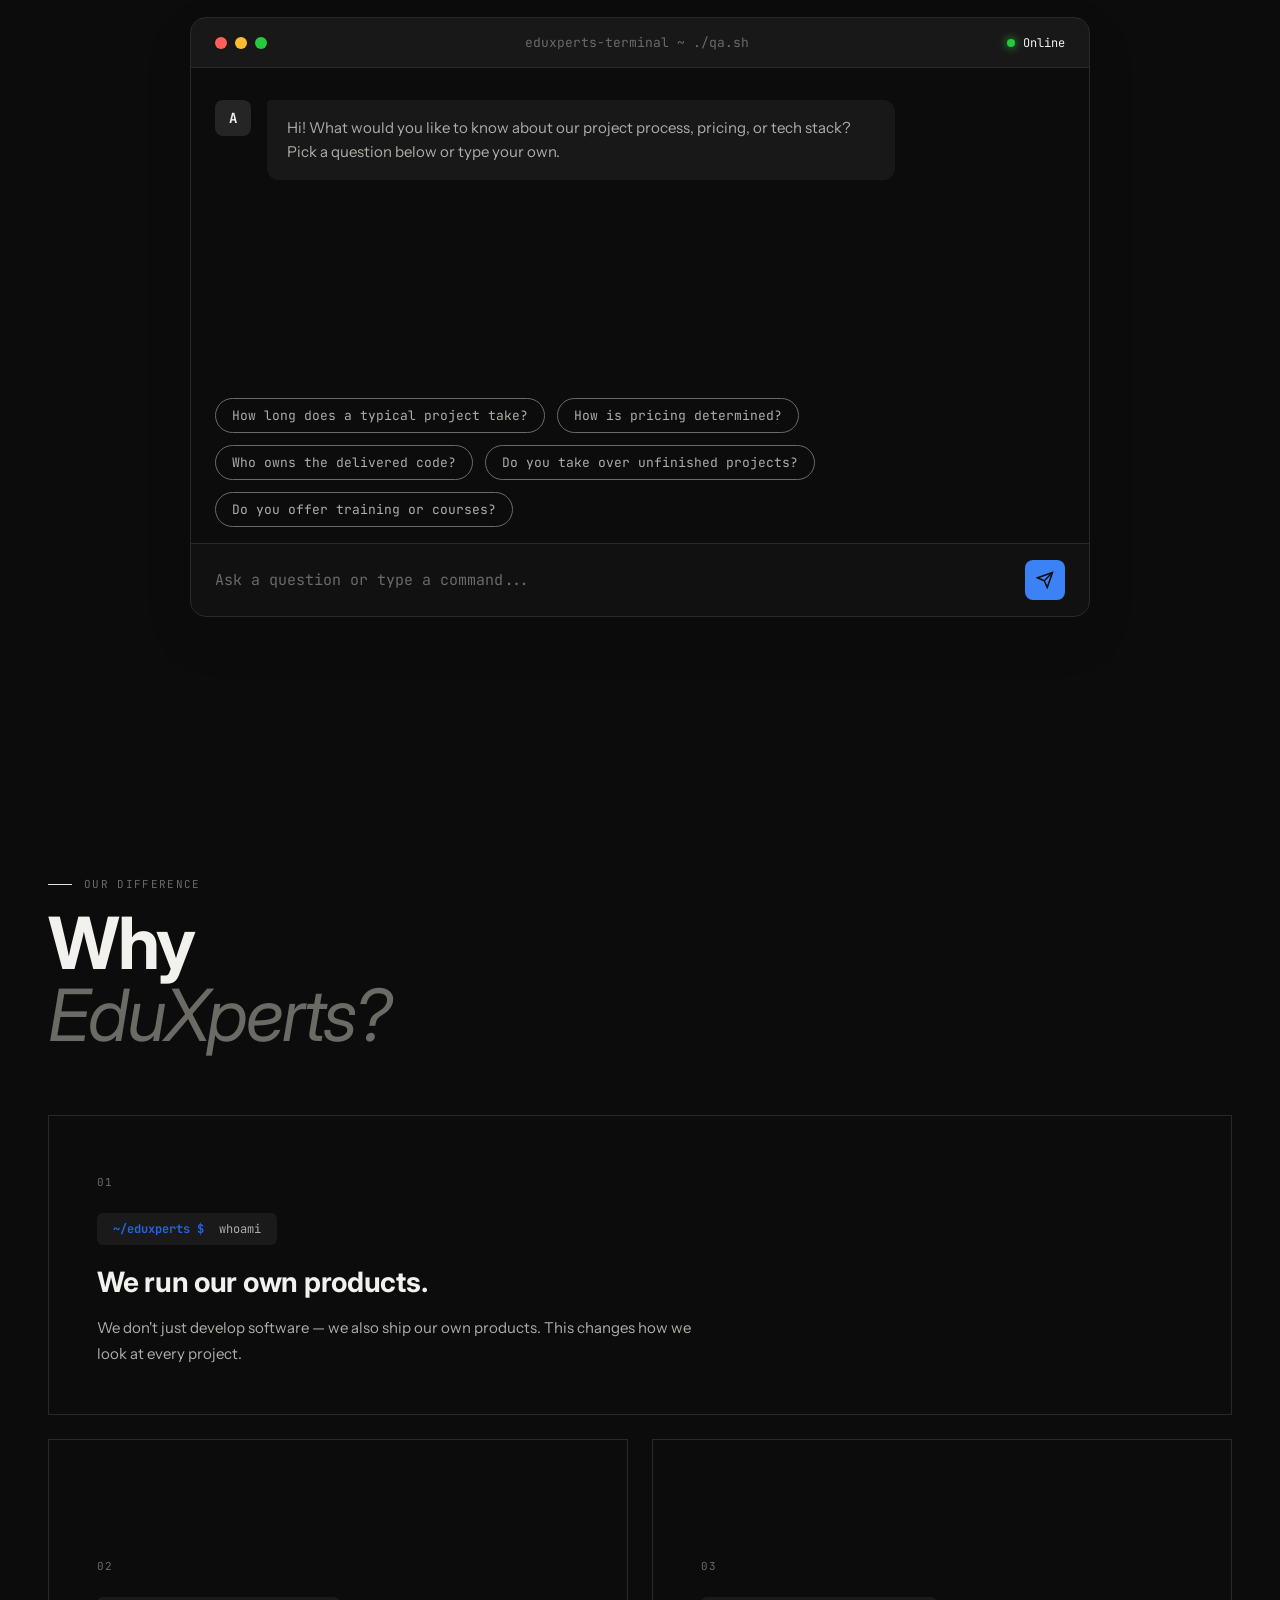
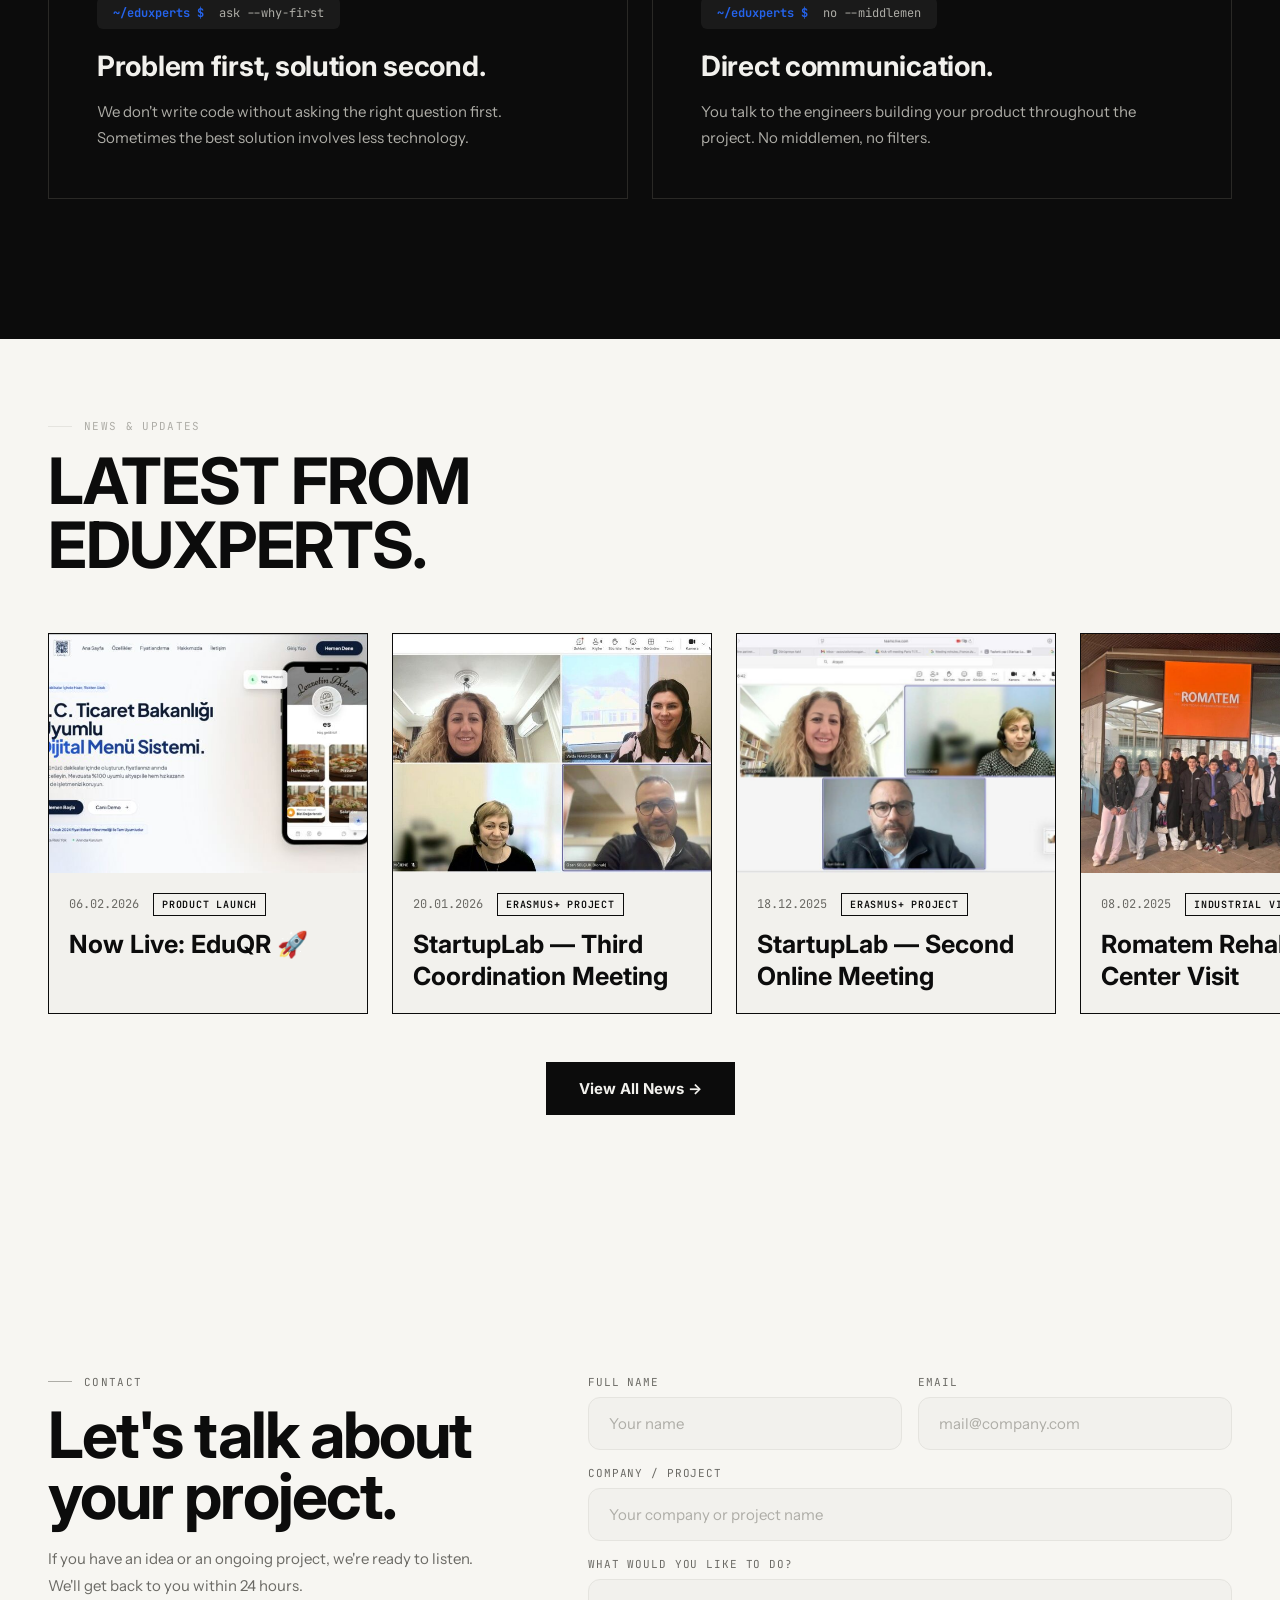
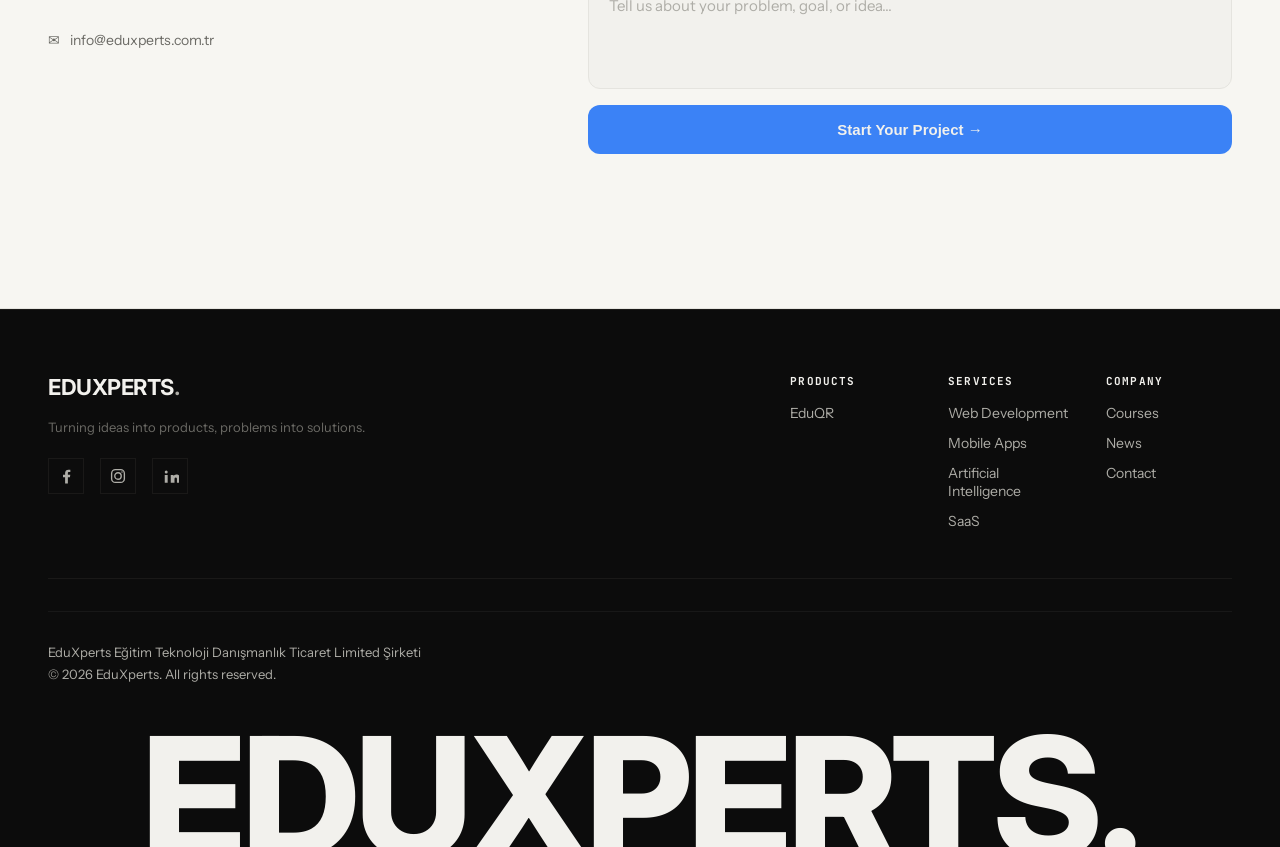
==== commit 470237cd: "Revert mobile sticky-stack animation for Hizmetlerimiz and Why EduXperts The pin-and-cover scroll ef" ====
--- a/index.html
+++ b/index.html
@@ -204,7 +204,7 @@
     </div>
 
     <div class="scrolling-side">
-      <div class="scroll-item" data-sticky="content-studio" style="--stack-i:0">
+      <div class="scroll-item" data-sticky="content-studio">
         <div class="strict-card">
           <div class="sc-top">
             <span class="sc-arrow">↗</span>
@@ -227,7 +227,7 @@
         </div>
       </div>
       
-      <div class="scroll-item" data-sticky="content-studio" style="--stack-i:1">
+      <div class="scroll-item" data-sticky="content-studio">
         <div class="strict-card">
           <div class="sc-top">
             <span class="sc-arrow">↗</span>
@@ -250,7 +250,7 @@
         </div>
       </div>
       
-      <div class="scroll-item" data-sticky="content-studio" style="--stack-i:2">
+      <div class="scroll-item" data-sticky="content-studio">
         <div class="strict-card">
           <div class="sc-top">
             <span class="sc-arrow">↗</span>
@@ -272,7 +272,7 @@
         </div>
       </div>
       
-      <div class="scroll-item" data-sticky="content-studio" style="--stack-i:3">
+      <div class="scroll-item" data-sticky="content-studio">
         <div class="strict-card">
           <div class="sc-top">
             <span class="sc-arrow">↗</span>
@@ -299,7 +299,7 @@
         <h3 data-i18n="svc-title-2">In it for<br><em>the long run.</em></h3>
       </div>
 
-      <div class="scroll-item" data-sticky="content-lab" style="--stack-i:4">
+      <div class="scroll-item" data-sticky="content-lab">
          <div class="engineering-preview-box">
             <div class="strict-card">
               <div class="sc-top">
@@ -650,7 +650,6 @@
 
     <div class="why-d-grid">
       <!-- Card 1: Wide -->
-      <div class="wd-stack-item">
       <div class="wd-card wd-wide reveal">
          <div class="wd-content">
             <span class="wd-num">01</span>
@@ -659,10 +658,8 @@
             <p data-i18n="why-1-desc">We don't just develop software — we also ship our own products. This changes how we look at every project.</p>
          </div>
       </div>
-      </div>
 
       <!-- Card 2 -->
-      <div class="wd-stack-item">
       <div class="wd-card reveal">
          <div class="wd-content">
             <span class="wd-num">02</span>
@@ -671,10 +668,8 @@
             <p data-i18n="why-2-desc">We don't write code without asking the right question first. Sometimes the best solution involves less technology.</p>
          </div>
       </div>
-      </div>
 
       <!-- Card 3 -->
-      <div class="wd-stack-item">
       <div class="wd-card reveal">
          <div class="wd-content">
             <span class="wd-num">03</span>
@@ -682,7 +677,6 @@
             <h3 data-i18n="why-3-title">Direct communication.</h3>
             <p data-i18n="why-3-desc">You talk to the engineers building your product throughout the project. No middlemen, no filters.</p>
          </div>
-      </div>
       </div>
     </div>
   </div>
--- a/css/style.css
+++ b/css/style.css
@@ -994,7 +994,6 @@
 .why-d-header h2 span { color: var(--gray-500); font-weight: 400; font-style: italic; }
 
 .why-d-grid { display: grid; grid-template-columns: 1fr 1fr; gap: 24px; }
-.wd-stack-item { display: contents; }
 .wd-card {
   background: transparent;
   border: 1px solid var(--gray-700);
@@ -1025,21 +1024,11 @@
 }
 
 @media (max-width: 768px) {
-  .why-dark { padding: 80px 24px; overflow: visible; }
+  .why-dark { padding: 80px 24px; }
   .why-d-header { margin-bottom: 40px; }
   .wd-card { padding: 32px 28px; min-height: auto; }
   .wd-wide { min-height: 220px; }
   .wd-card h3 { font-size: 22px; }
-
-  /* Sticky stacking cards: each wrapper gives scroll runway, the card inside pins below
-     the nav at a slightly deeper offset than the last, so each new card settles a little
-     lower and leaves a peek of the previous card's edge showing above it */
-  .why-d-grid { display: block; }
-  .wd-stack-item { display: block; position: relative; min-height: 420px; }
-  .wd-card { position: sticky; background: var(--black); }
-  .wd-stack-item:nth-child(1) .wd-card { top: 70px; z-index: 1; }
-  .wd-stack-item:nth-child(2) .wd-card { top: 110px; z-index: 2; }
-  .wd-stack-item:nth-child(3) .wd-card { top: 150px; z-index: 3; }
 }
 
 /* TRAINING & COURSES TEASER */
@@ -1151,30 +1140,25 @@
   .course-img-grid { grid-template-columns: 1fr; }
 }
 @media (max-width: 700px) {
-  .course-cards {
-    min-height: auto;
-    display: flex; flex-direction: row;
-    gap: 14px;
-    overflow-x: auto;
-    scroll-snap-type: x mandatory;
-    padding: 4px 24px 12px;
-    margin: 0 -24px;
-    scrollbar-width: none;
+  /* Same fanned overlapping stack as desktop, just scaled down to fit a narrow viewport
+     instead of a swipe-to-see-next carousel — every card stays visible at once. */
+  .course-cards { min-height: 300px; margin-top: 32px; }
+  .course-card {
+    width: 220px;
+    padding: 24px 24px;
+    box-sizing: border-box;
+    transform: skewY(-6deg) translate(calc(var(--i, 0) * 42px), calc(var(--i, 0) * 30px));
+    transition: transform 0.35s cubic-bezier(0.23, 1, 0.32, 1), box-shadow 0.35s;
   }
-  .course-cards::-webkit-scrollbar { display: none; }
-  .course-card {
-    position: relative; top: auto; left: auto;
-    flex: 0 0 auto;
-    width: 260px; box-sizing: border-box;
-    scroll-snap-align: start;
-    transform: rotate(calc(var(--i, 0) * 1.5deg - 1.5deg));
-    transition: transform 0.15s ease, box-shadow 0.15s ease;
+  .course-card:hover {
+    transform: skewY(-6deg) translate(calc(var(--i, 0) * 42px), calc(var(--i, 0) * 30px));
   }
-  .course-card:hover { transform: rotate(calc(var(--i, 0) * 1.5deg - 1.5deg)); }
   .course-card:active {
-    transform: rotate(calc(var(--i, 0) * 1.5deg - 1.5deg)) scale(0.96);
-    box-shadow: 0 6px 14px rgba(12,12,12,0.16);
+    z-index: 50;
+    transform: skewY(-6deg) translate(calc(var(--i, 0) * 42px), calc(var(--i, 0) * 30px)) scale(0.97);
+    box-shadow: 0 10px 20px rgba(12,12,12,0.16);
   }
+  .course-card-name { font-size: 19px; }
 }
 
 /* NEWS LIST PAGE */
@@ -1796,17 +1780,7 @@
     .scrolling-side { width: 100%; padding-left: 0; }
     .eng-features-grid { grid-template-columns: 1fr; }
 
-    /* Sticky stacking cards: each card pins at a slightly deeper offset than the last,
-       so the next one settles a little lower and peeks over the previous card's edge */
-    .scroll-item { min-height: 420px; padding: 0; position: relative; }
-    .strict-card {
-      position: sticky;
-      top: calc(70px + var(--stack-i, 0) * 40px);
-      z-index: calc(var(--stack-i, 0) + 1);
-      background: var(--black);
-      opacity: 1 !important;
-      transform: none !important;
-    }
+    .scroll-item { min-height: auto; padding: 40px 0; }
 
     .mobile-chapter-break {
       display: block;
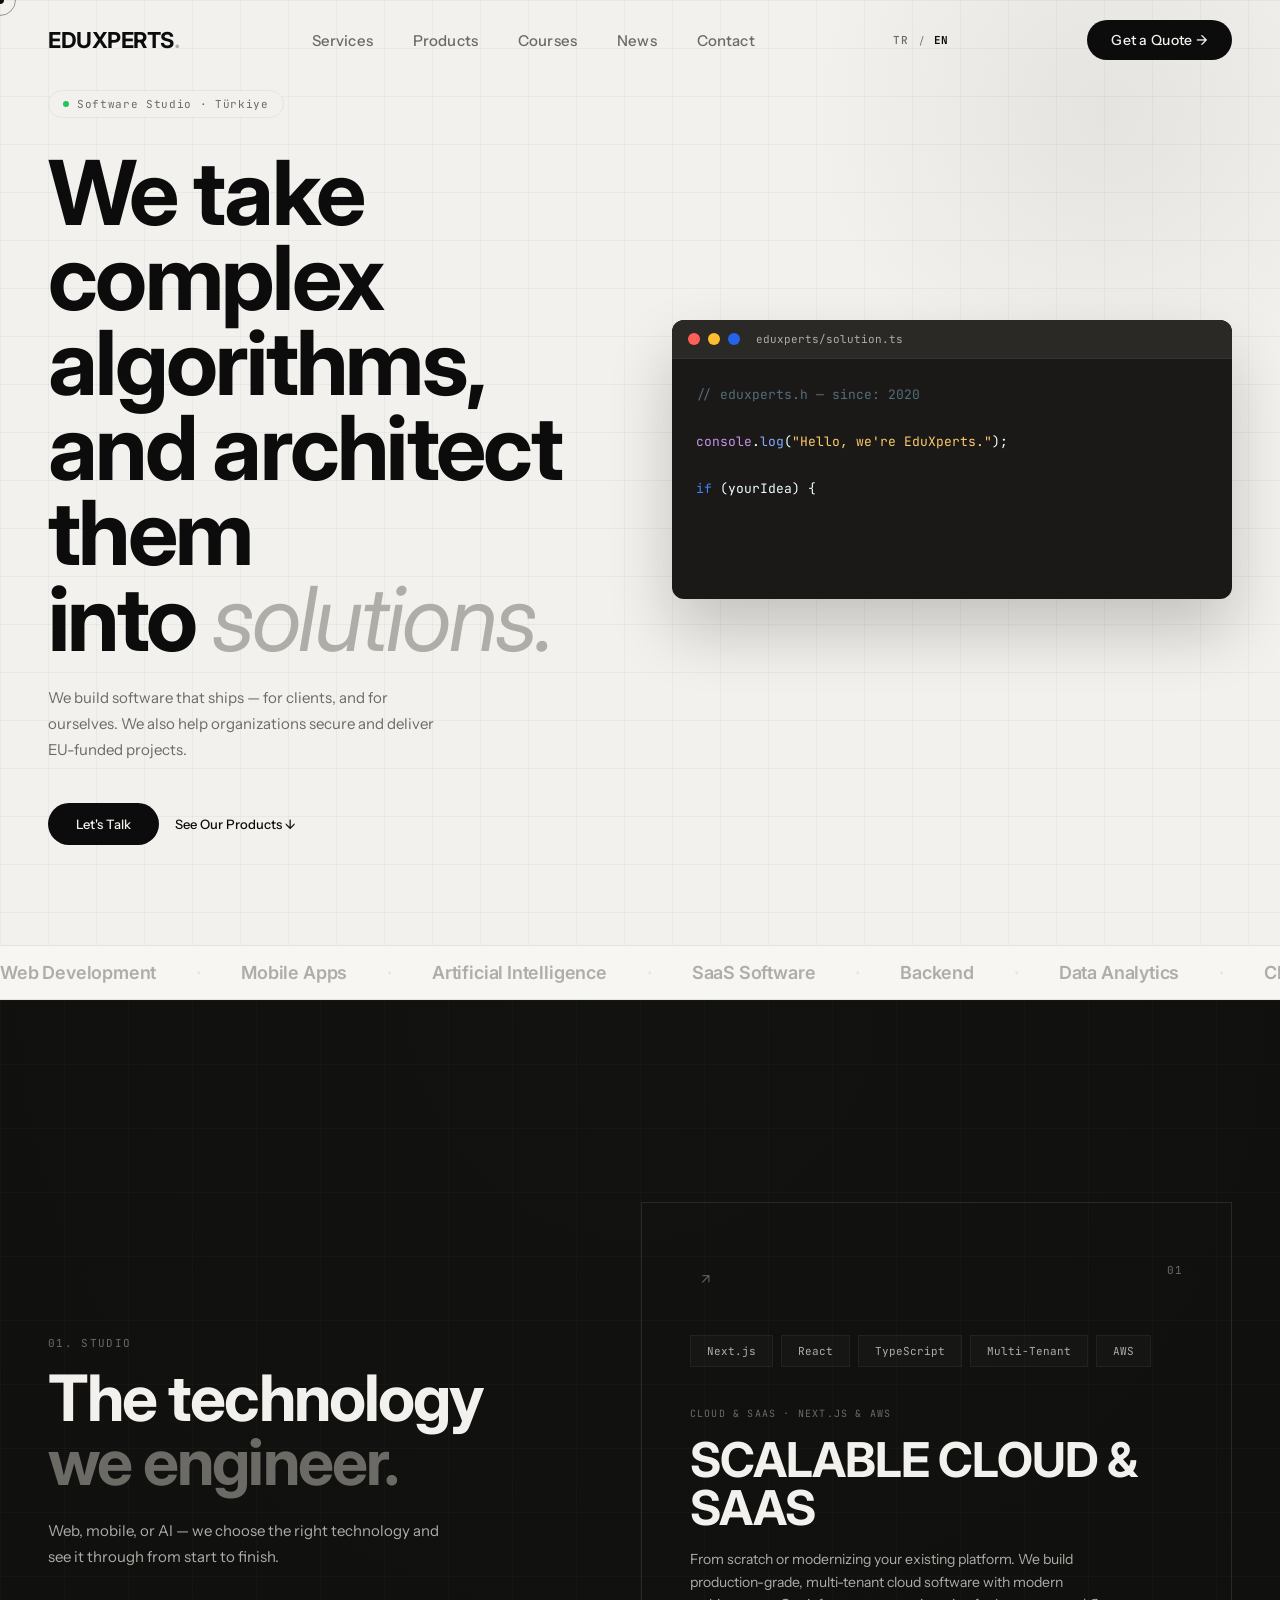
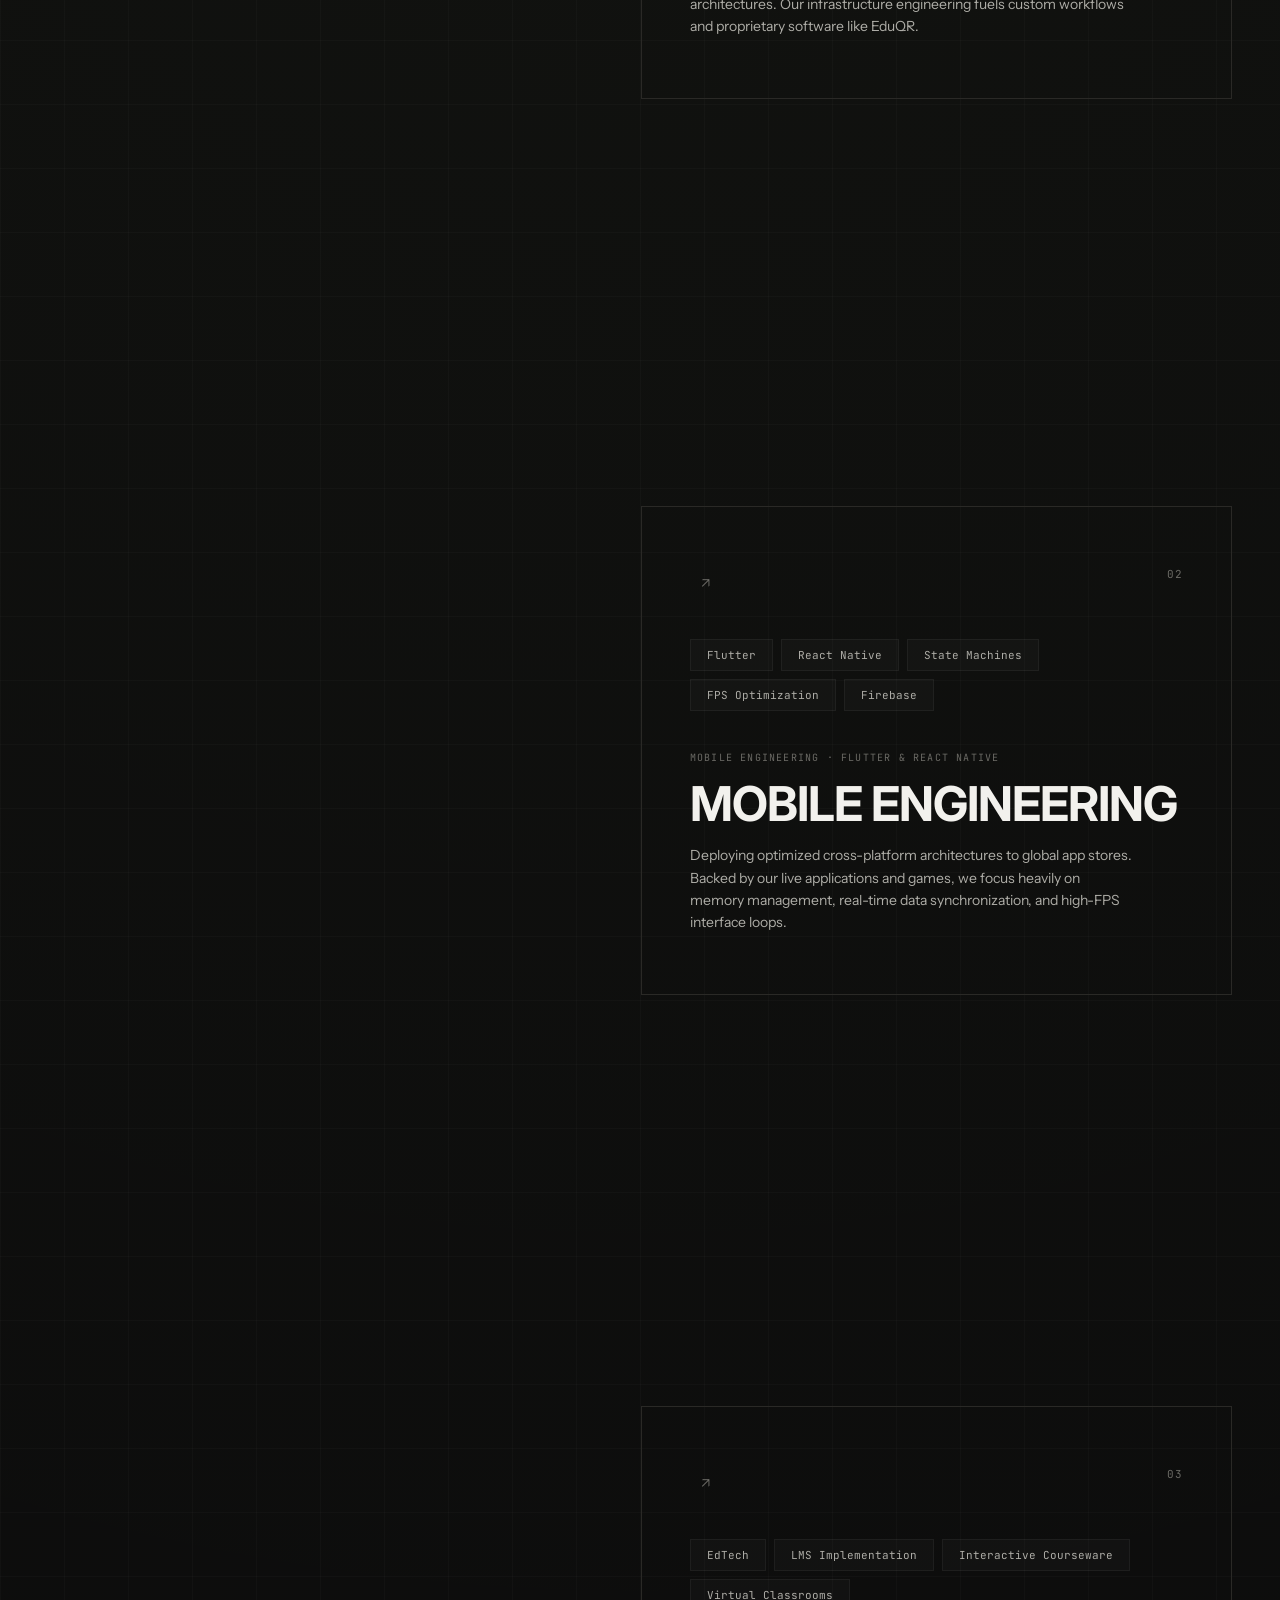
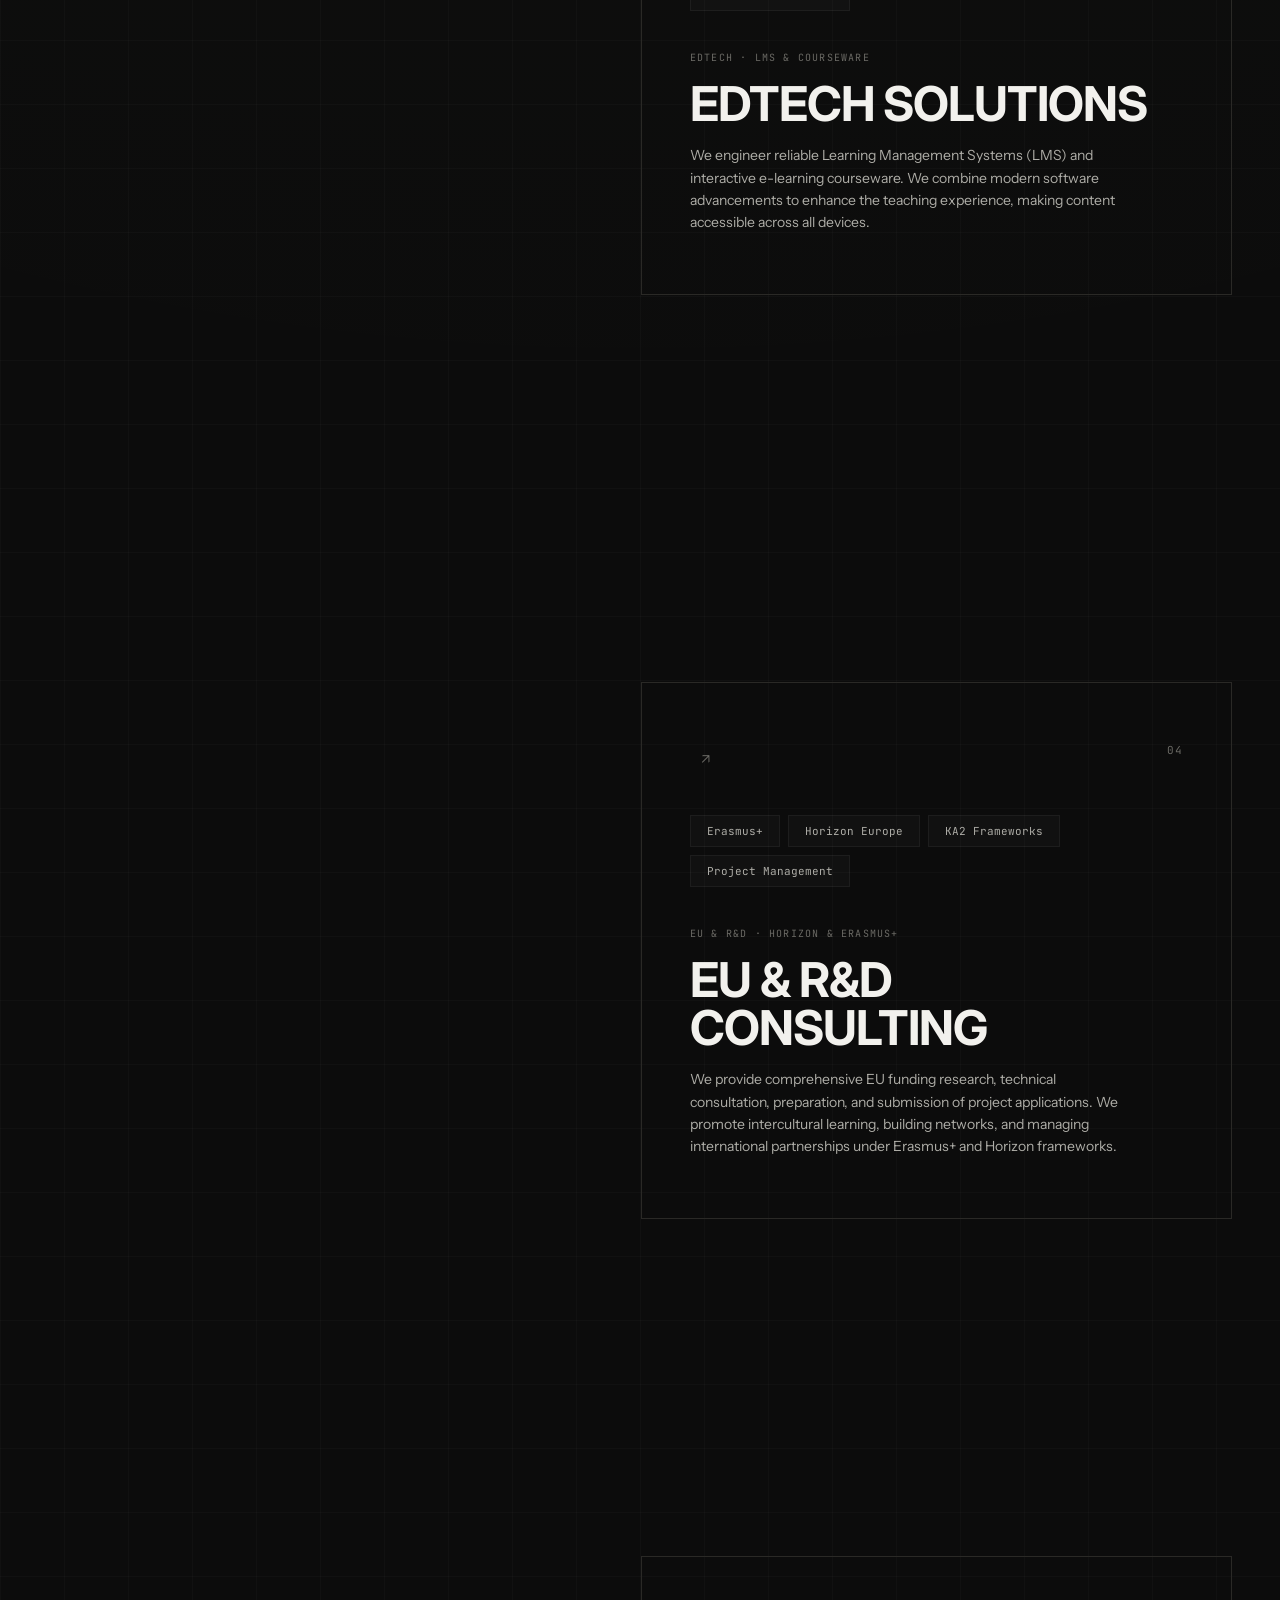
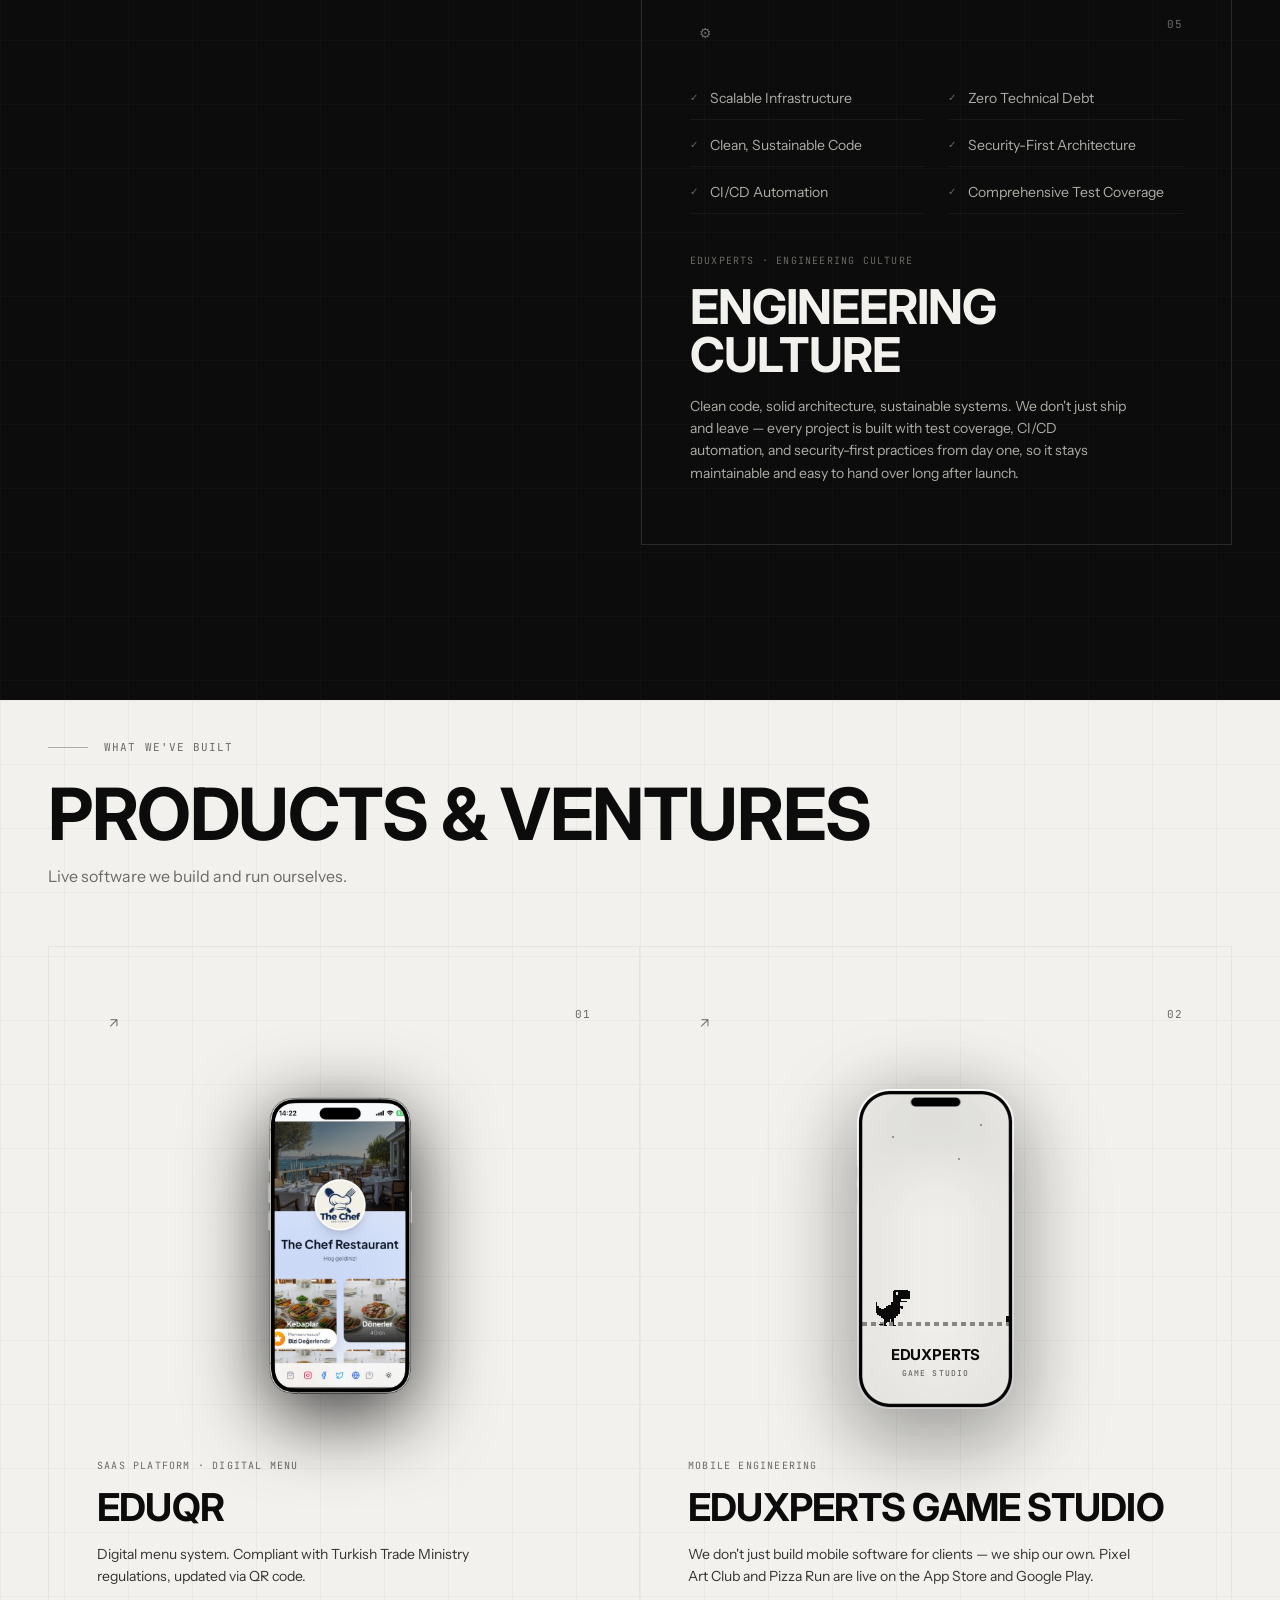
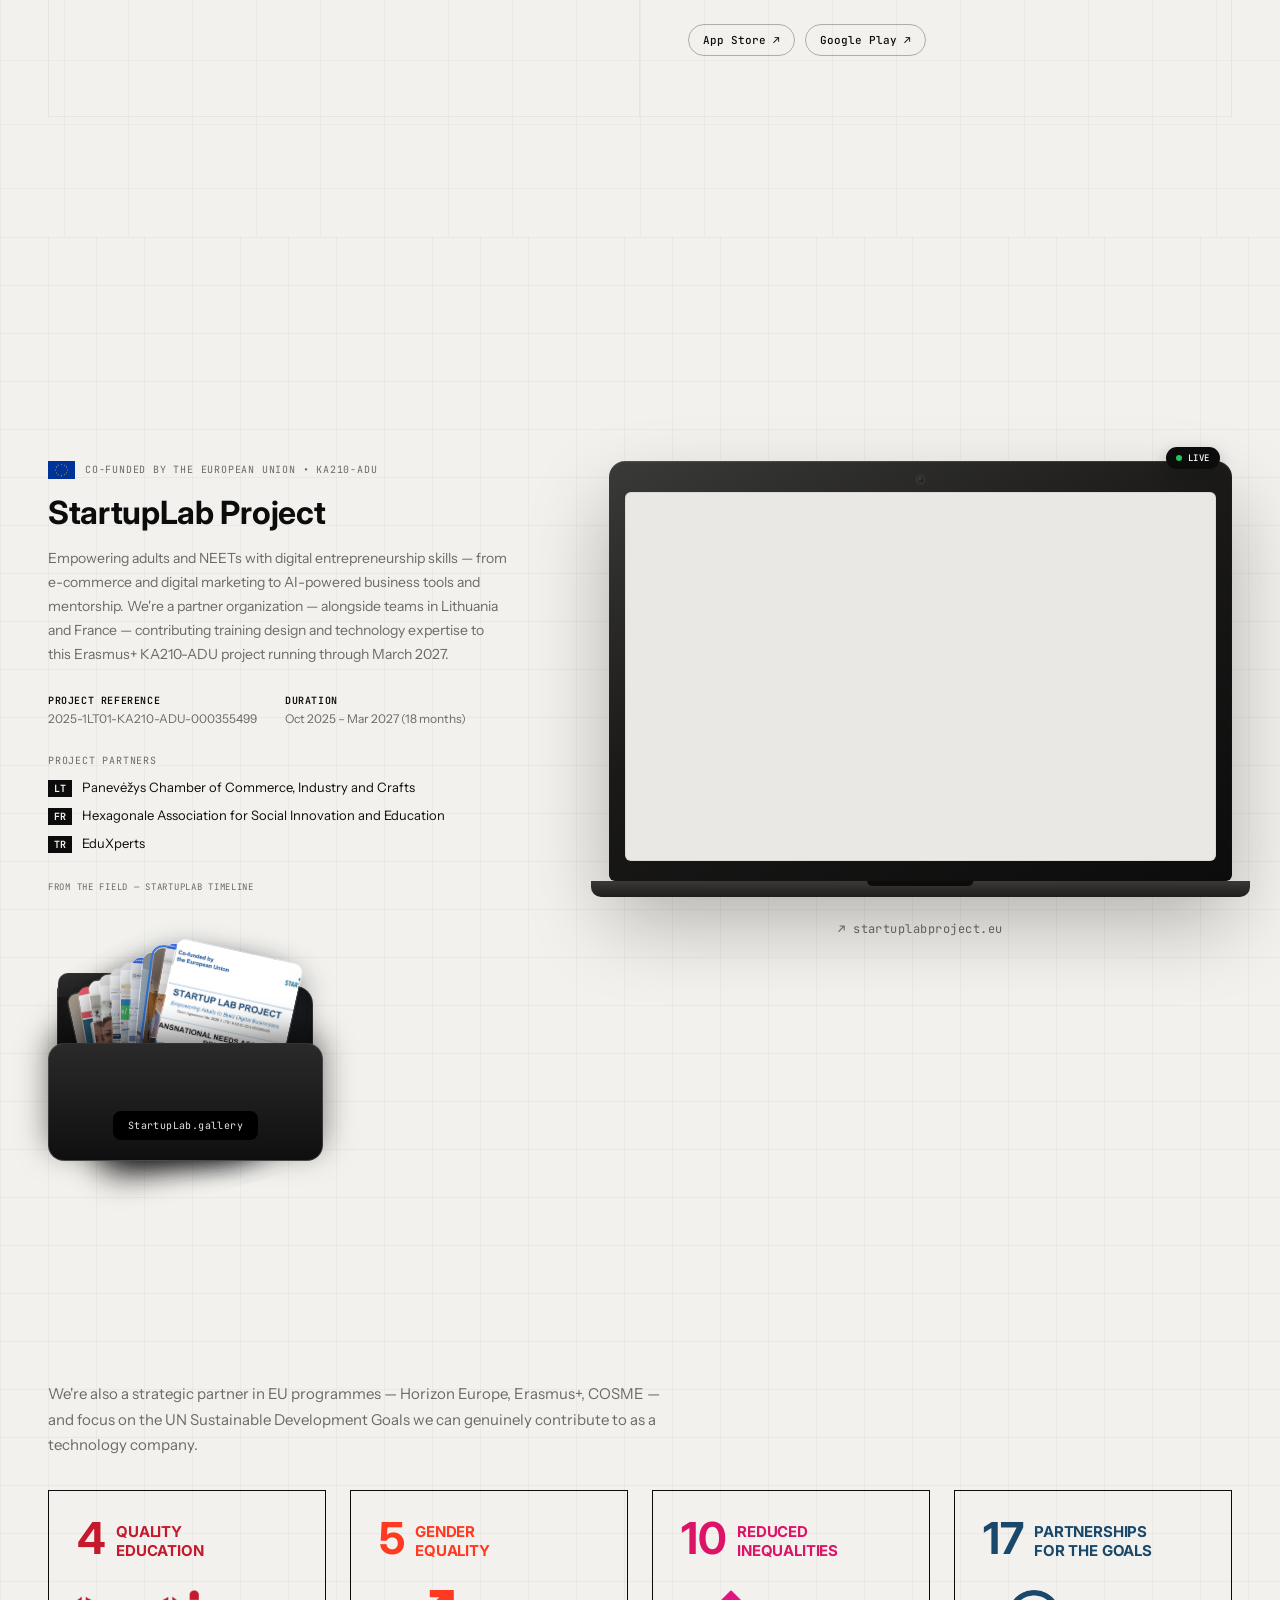
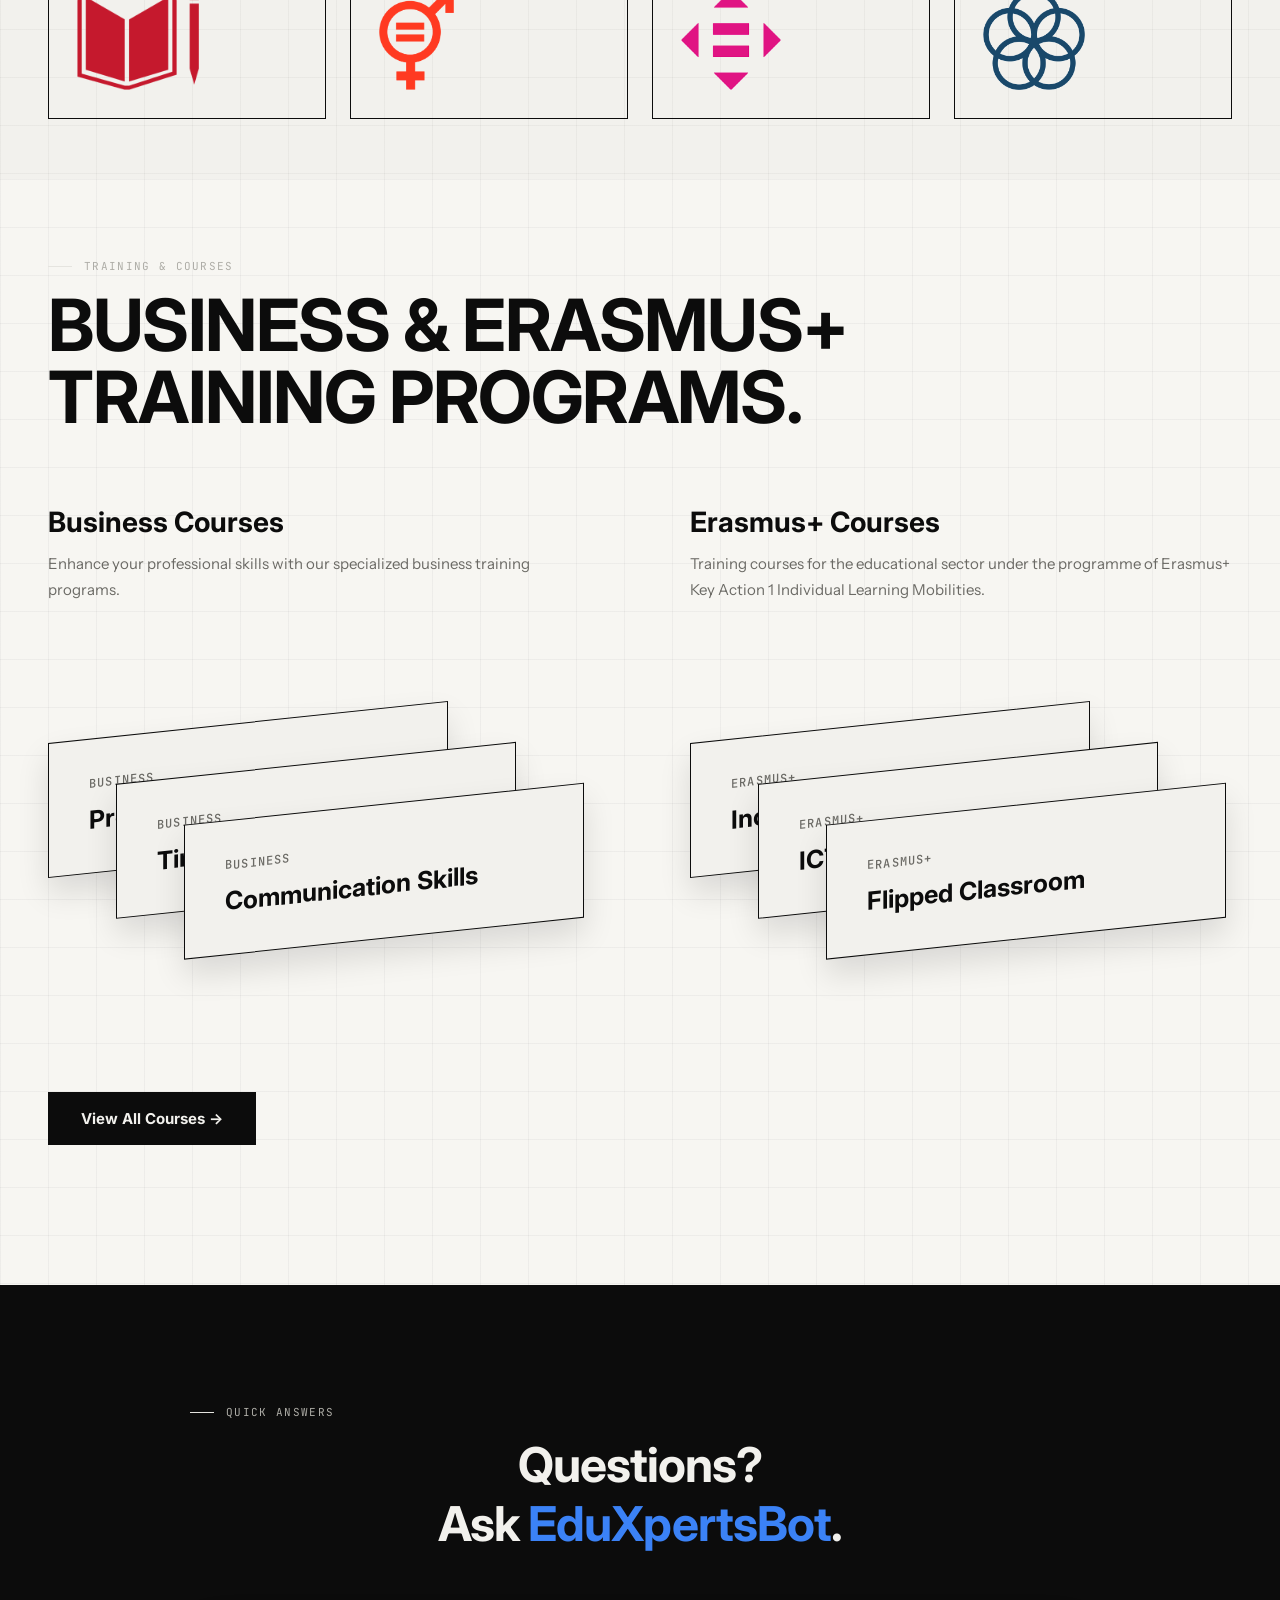
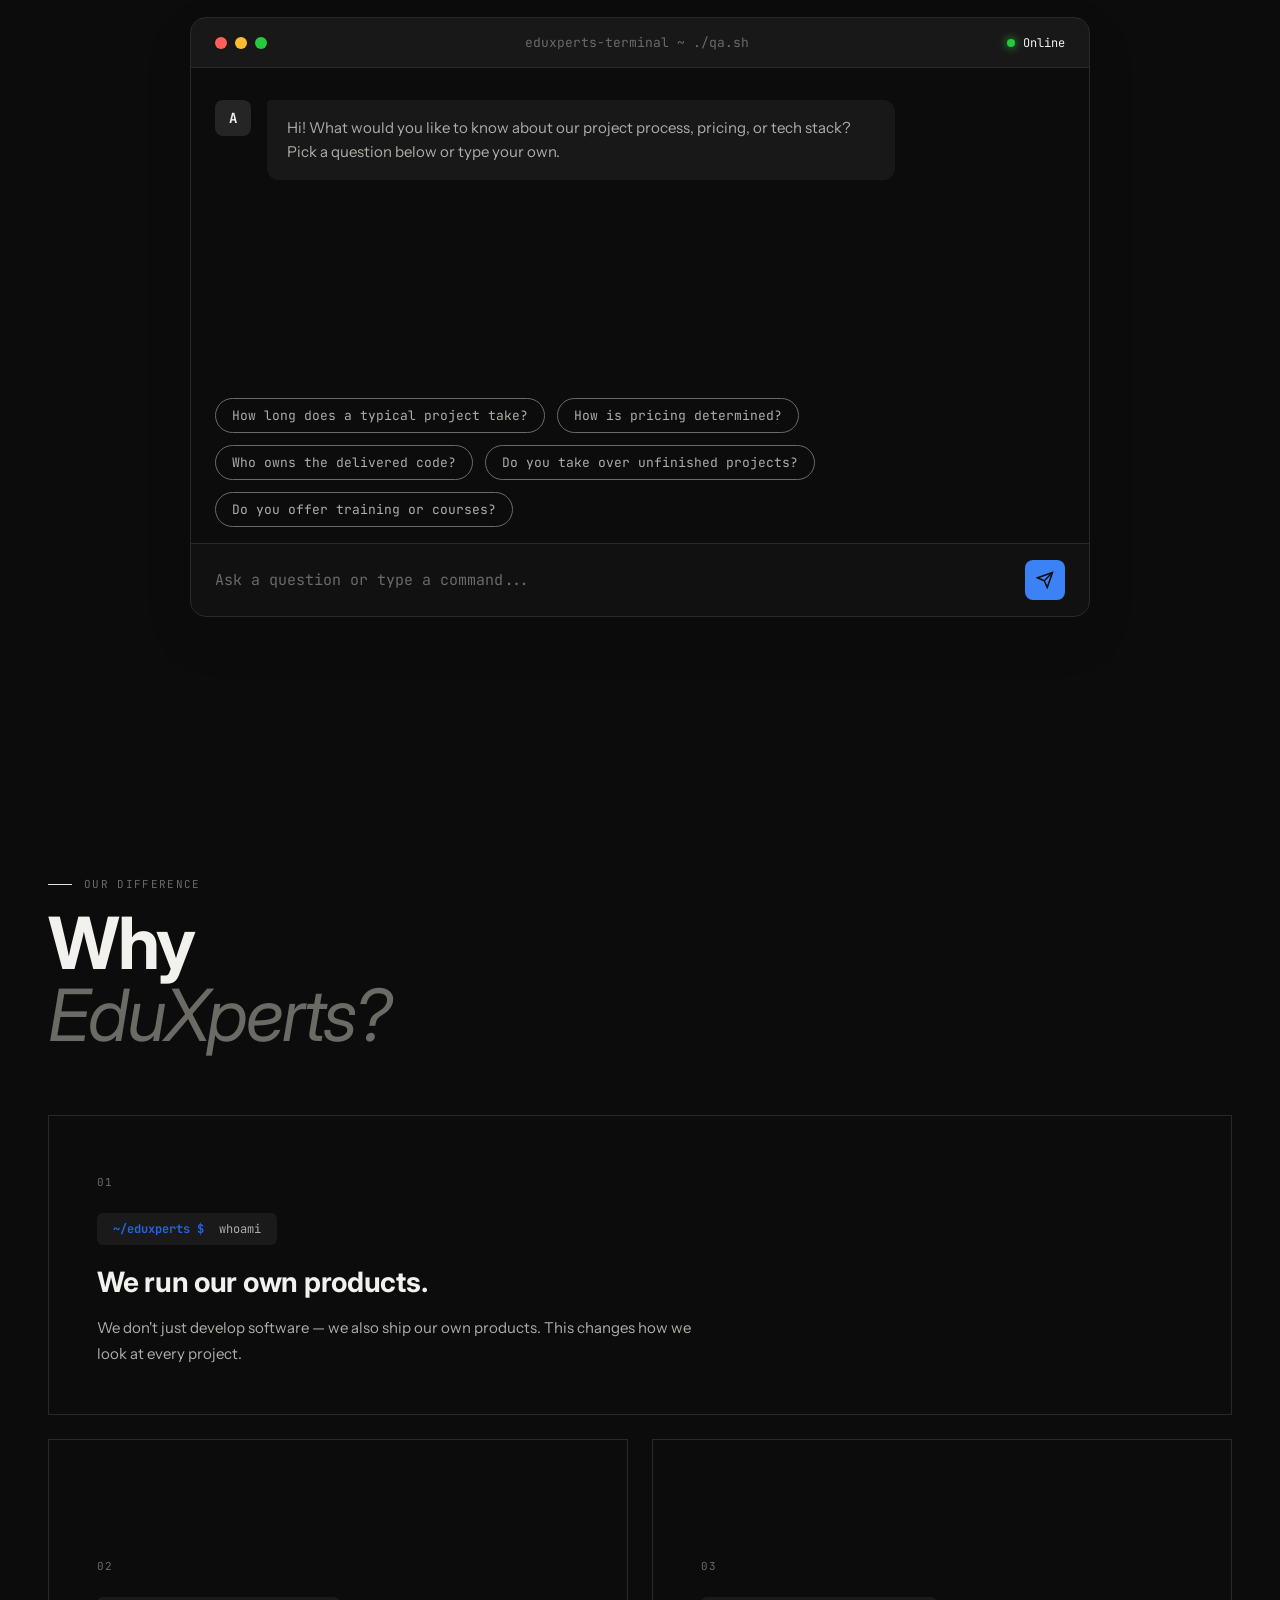
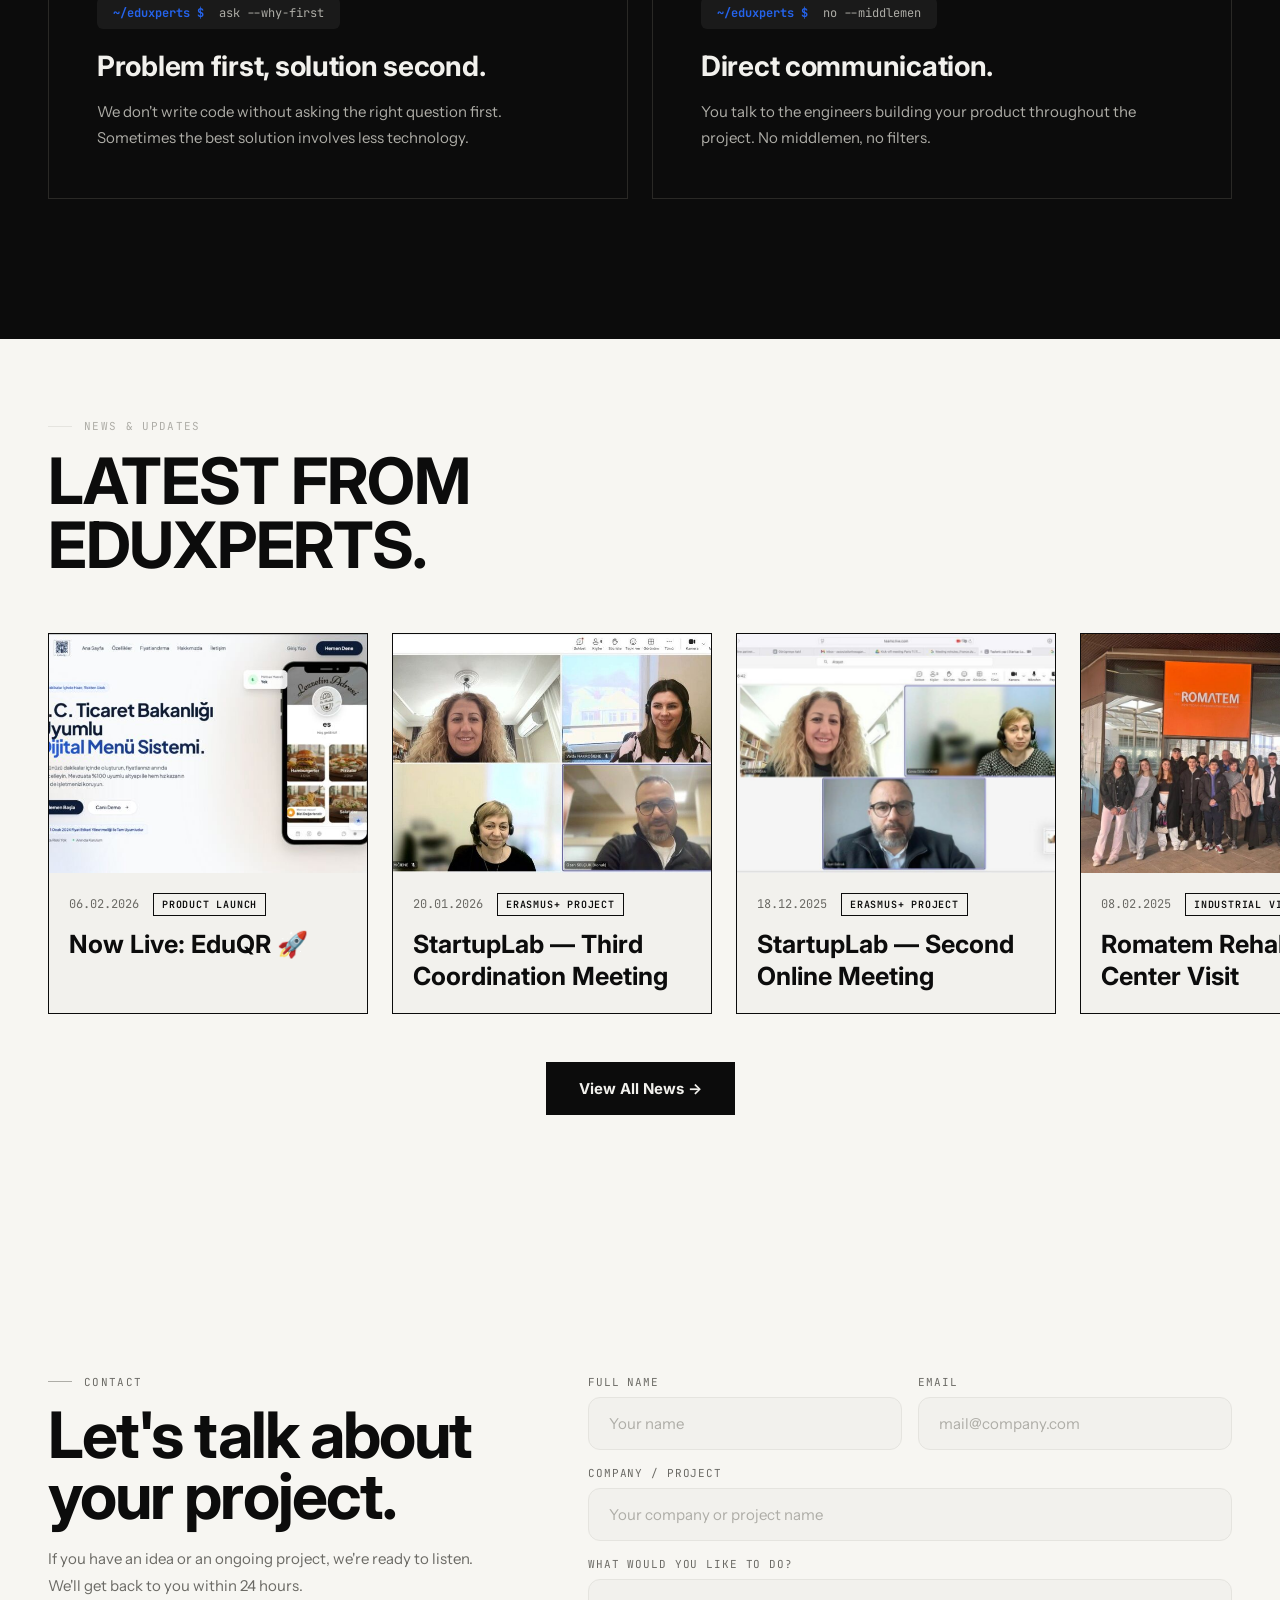
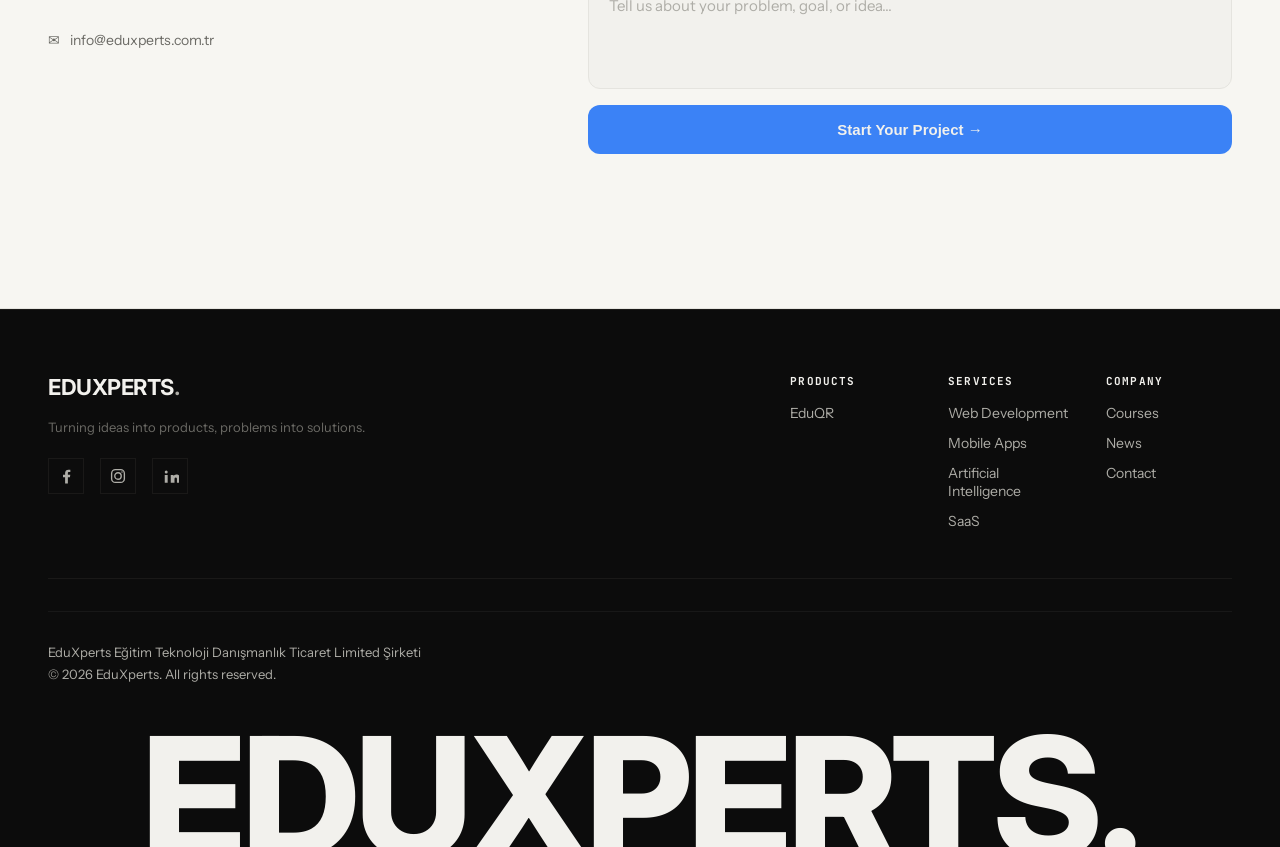
==== commit 3e6b28a8: "Expand Engineering Culture card description to match its siblings Its description was noticeably sho" ====
--- a/index.html
+++ b/index.html
@@ -319,7 +319,7 @@
               <div class="sc-bottom">
                 <div class="sc-meta" data-i18n="card-eng-meta">EDUXPERTS · ENGINEERING CULTURE</div>
                 <h3 class="sc-title" data-i18n="card-eng-title">ENGINEERING CULTURE</h3>
-                <p class="sc-desc" data-i18n="card-eng-desc">Clean code, solid architecture, sustainable systems. We don't just ship and leave.</p>
+                <p class="sc-desc" data-i18n="card-eng-desc">Clean code, solid architecture, sustainable systems. We don't just ship and leave — every project is built with test coverage, CI/CD automation, and security-first practices from day one, so it stays maintainable and easy to hand over long after launch.</p>
               </div>
             </div>
          </div>
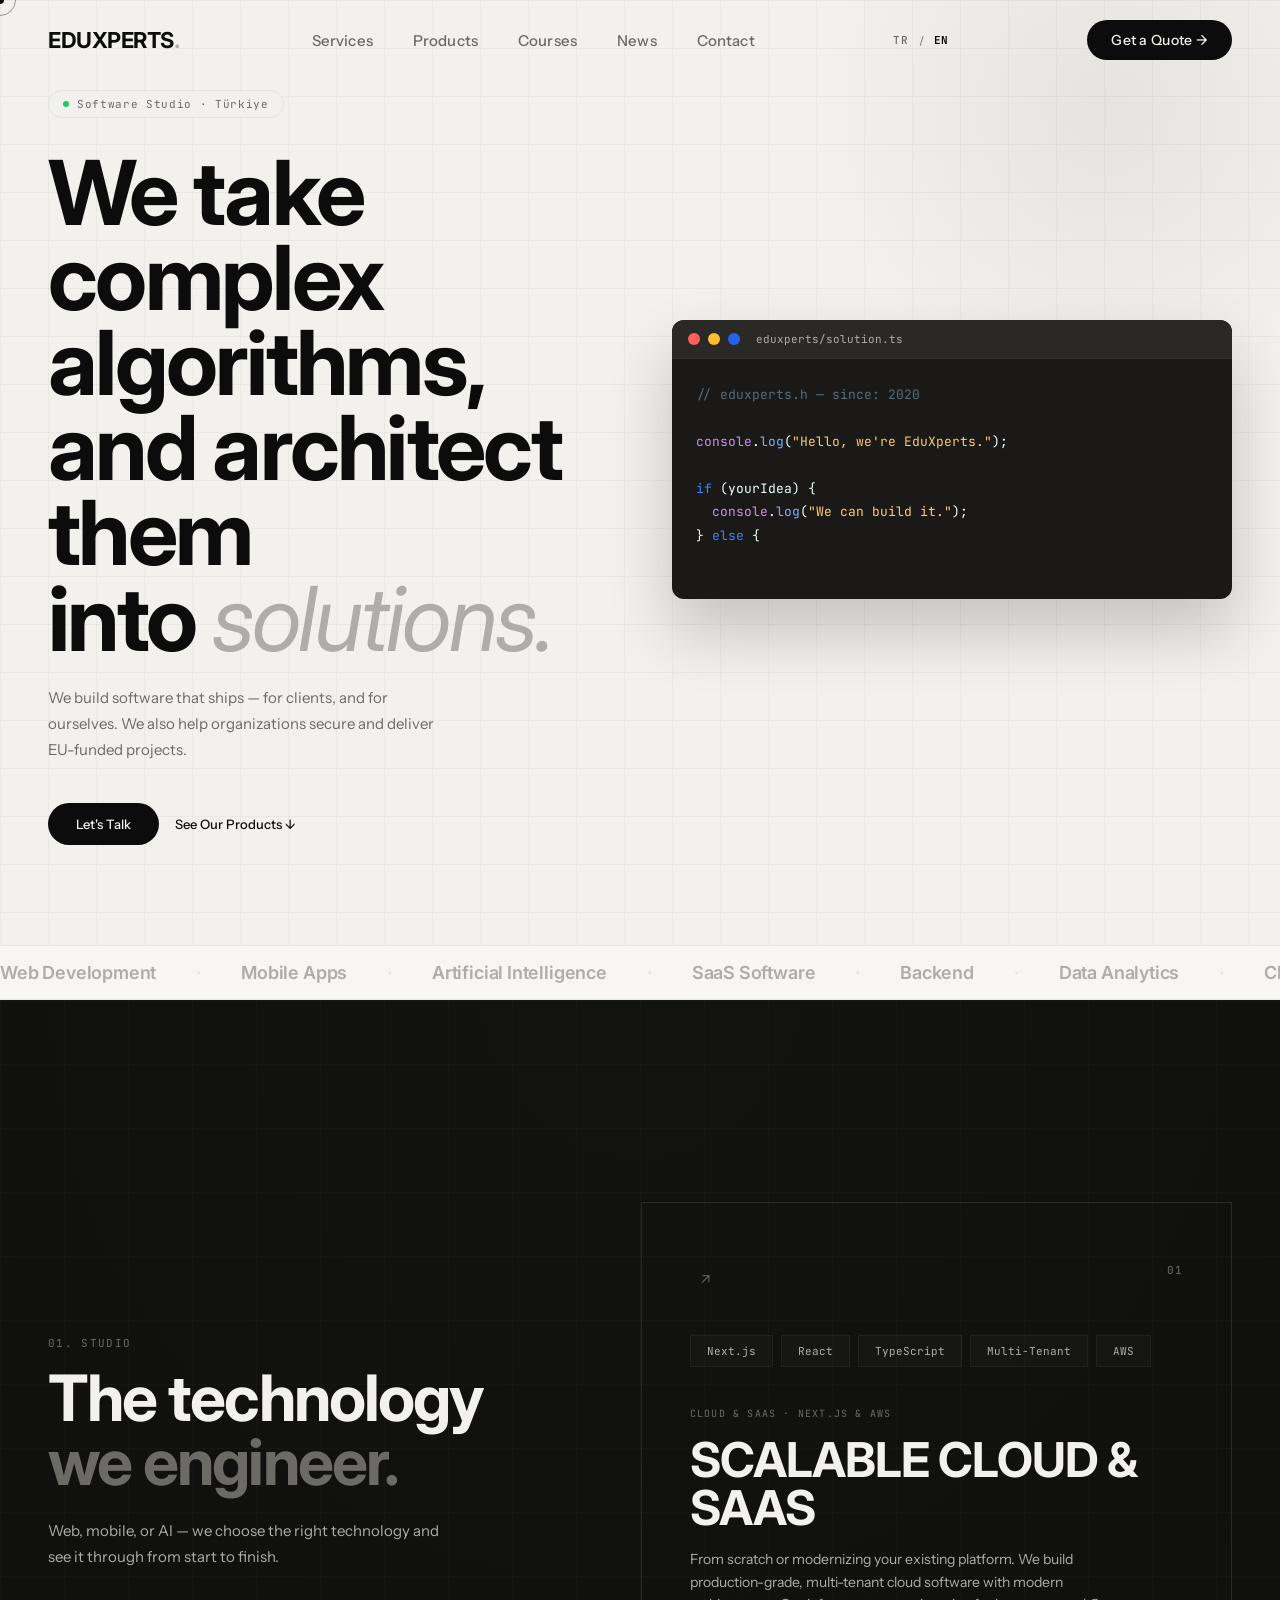
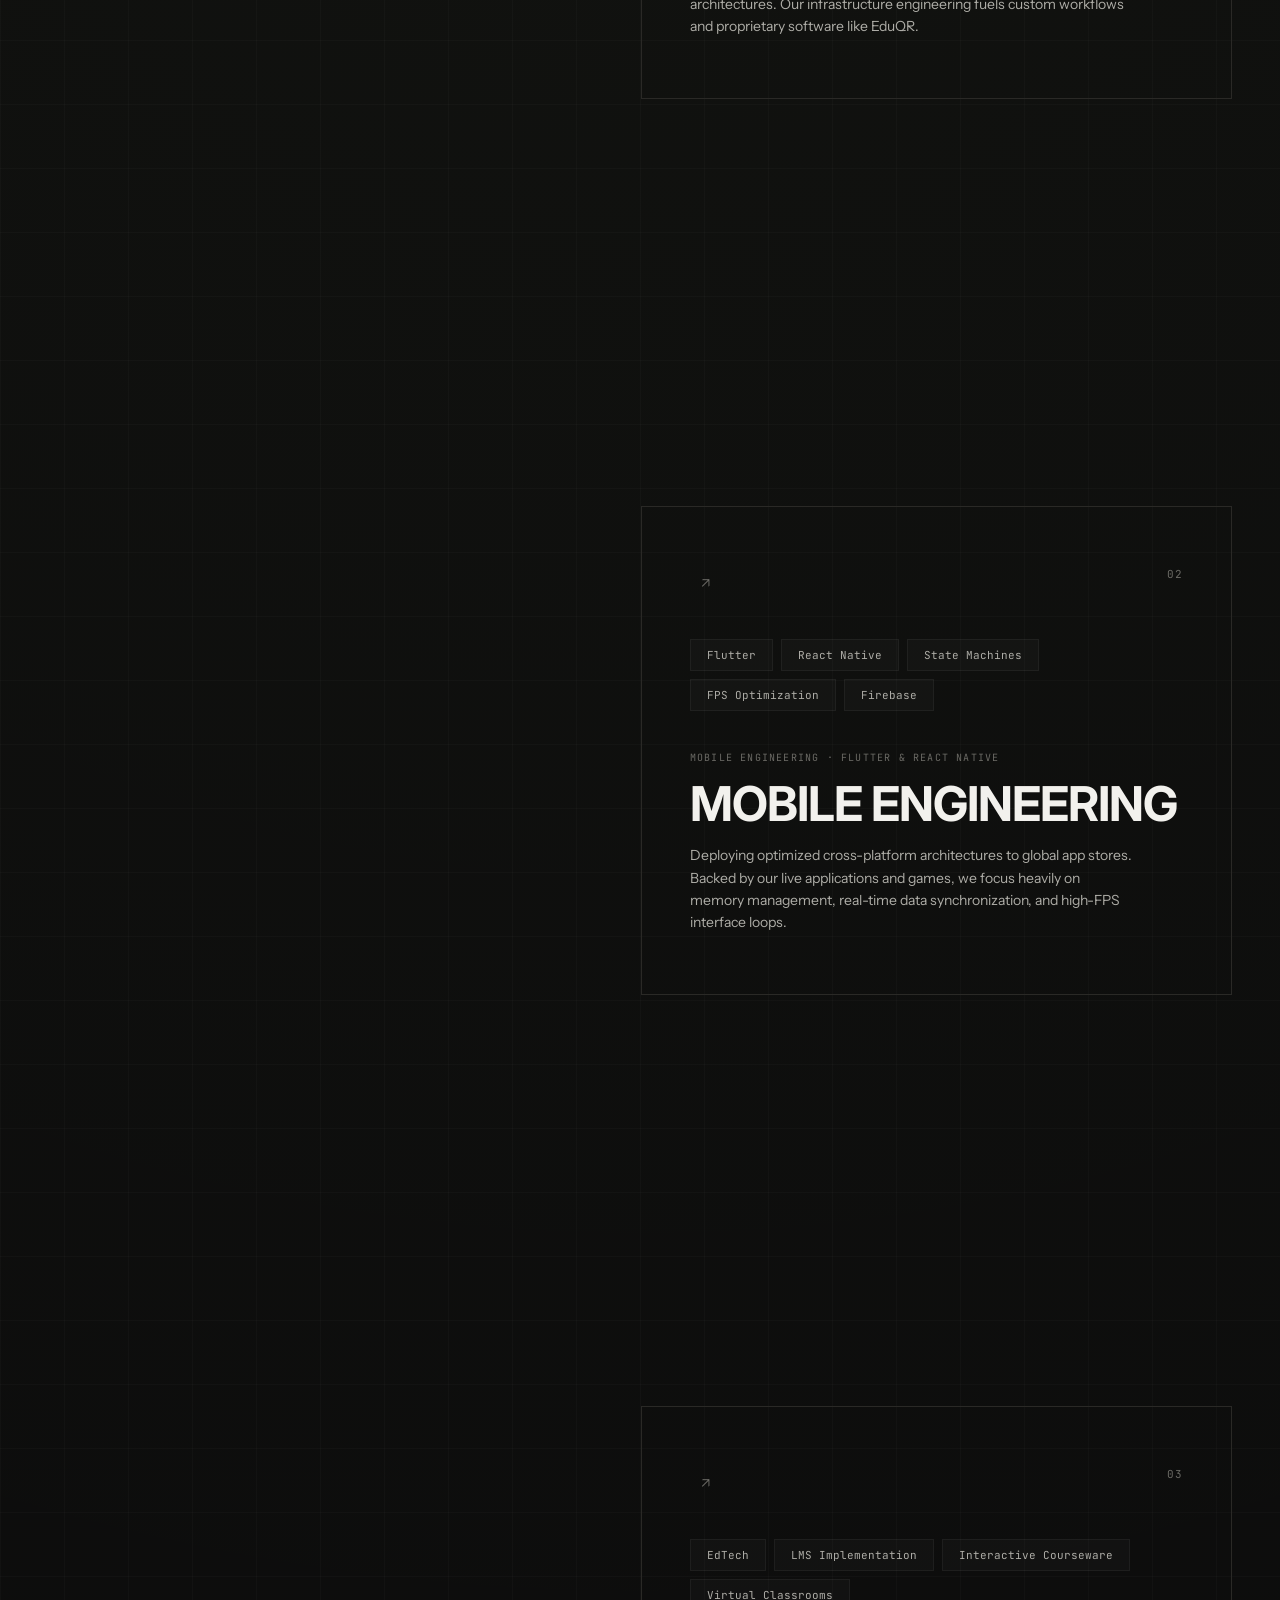
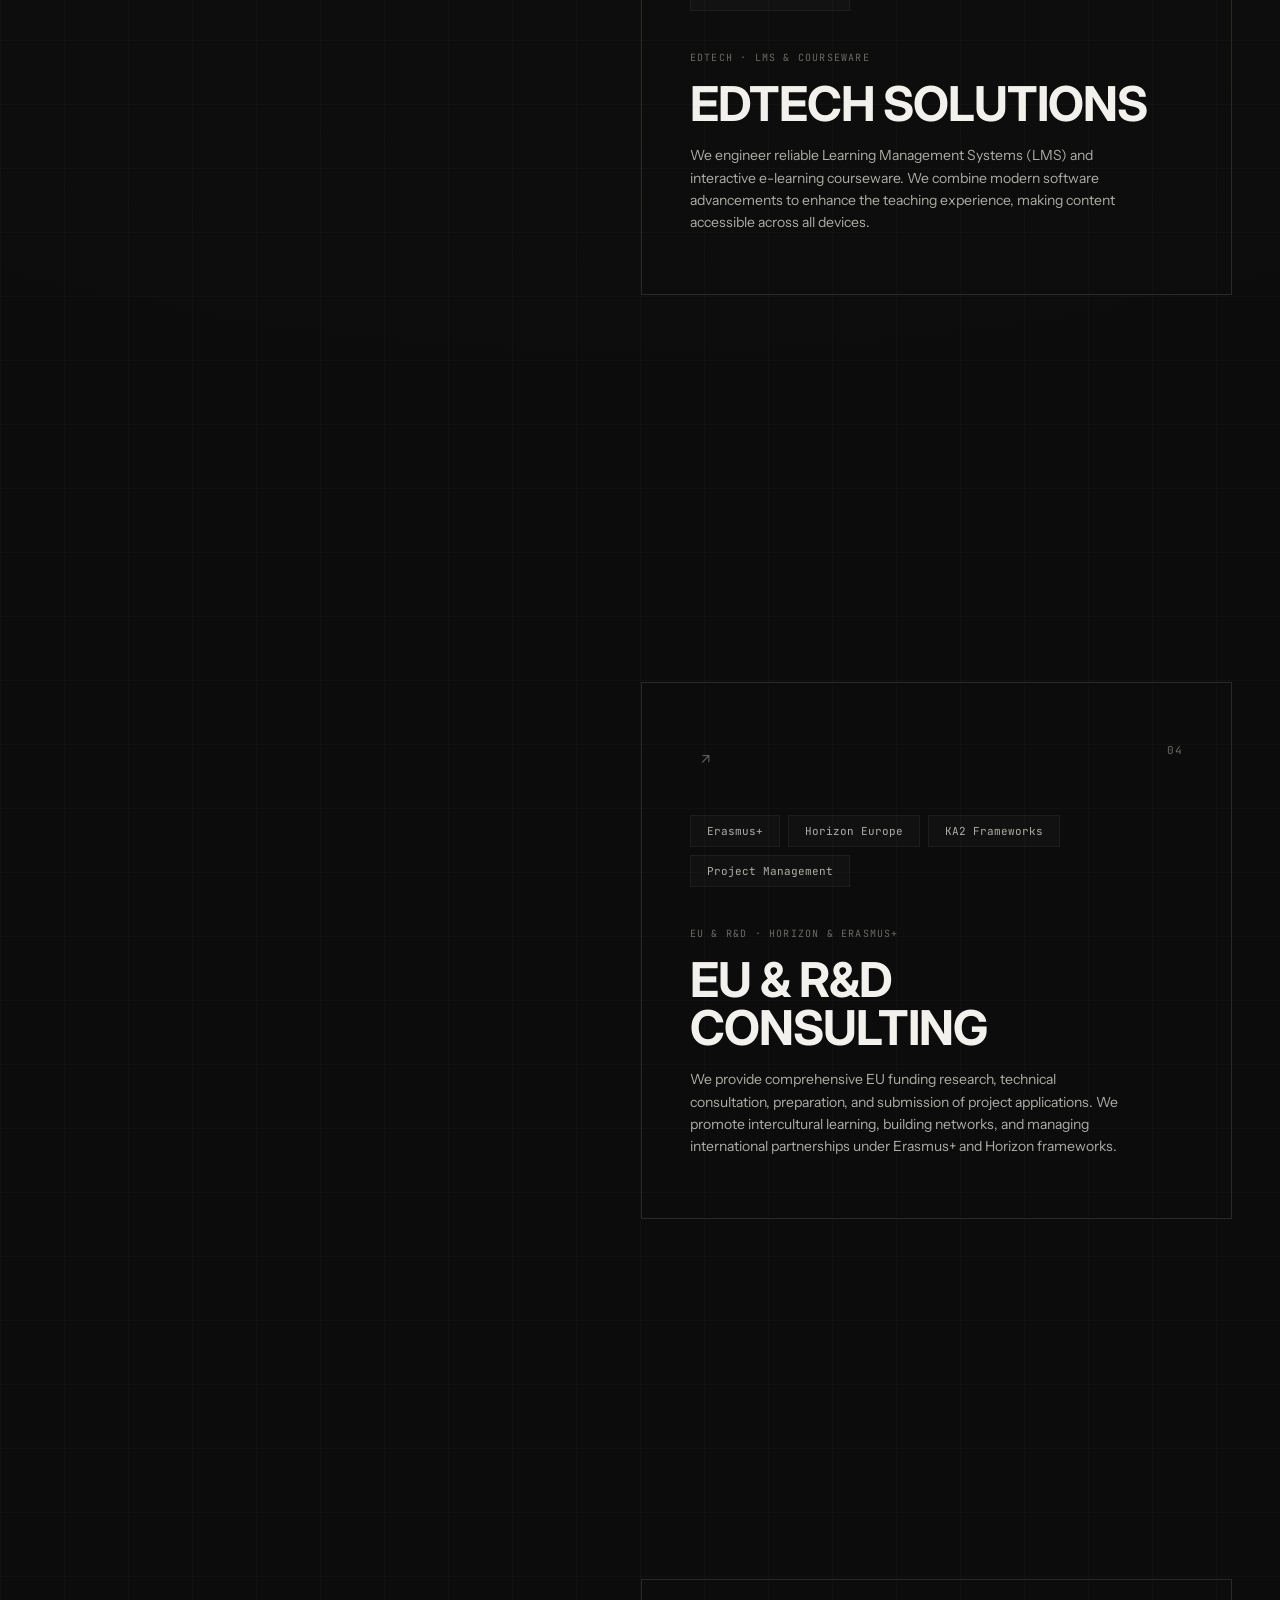
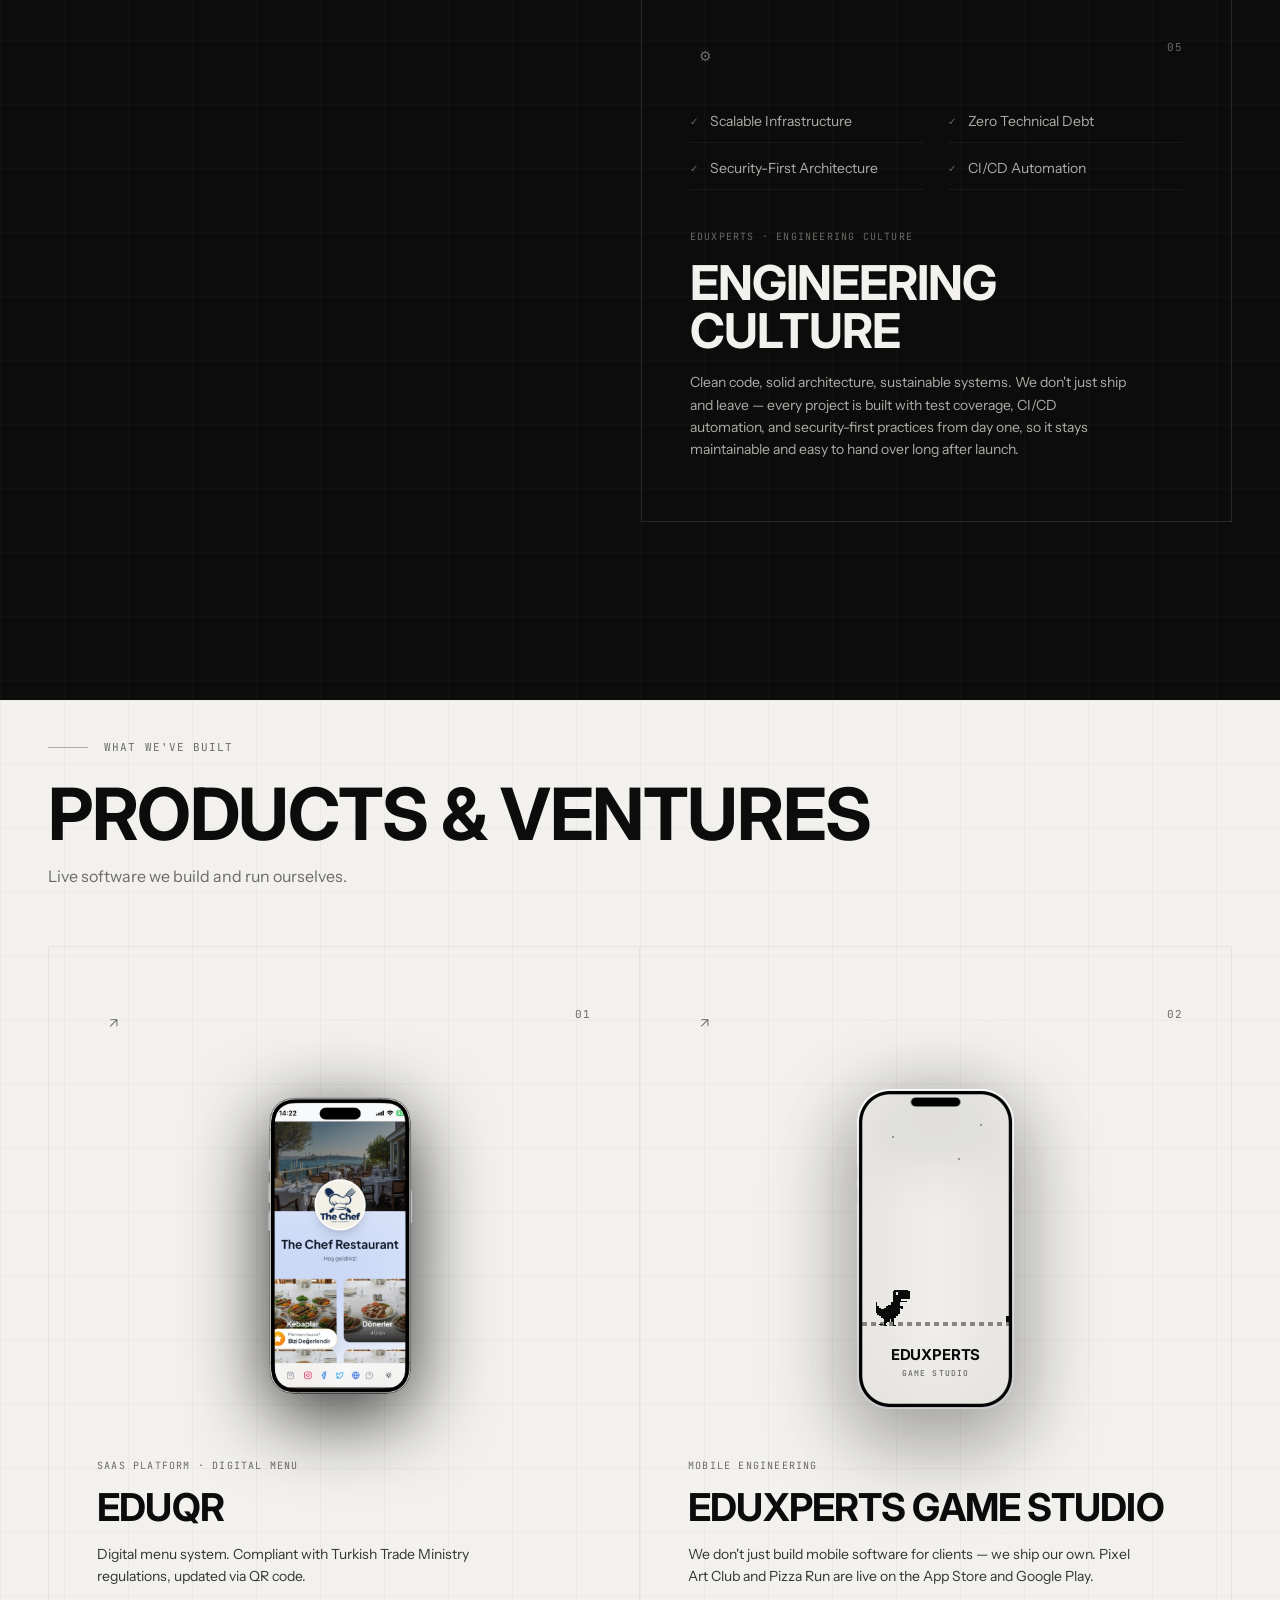
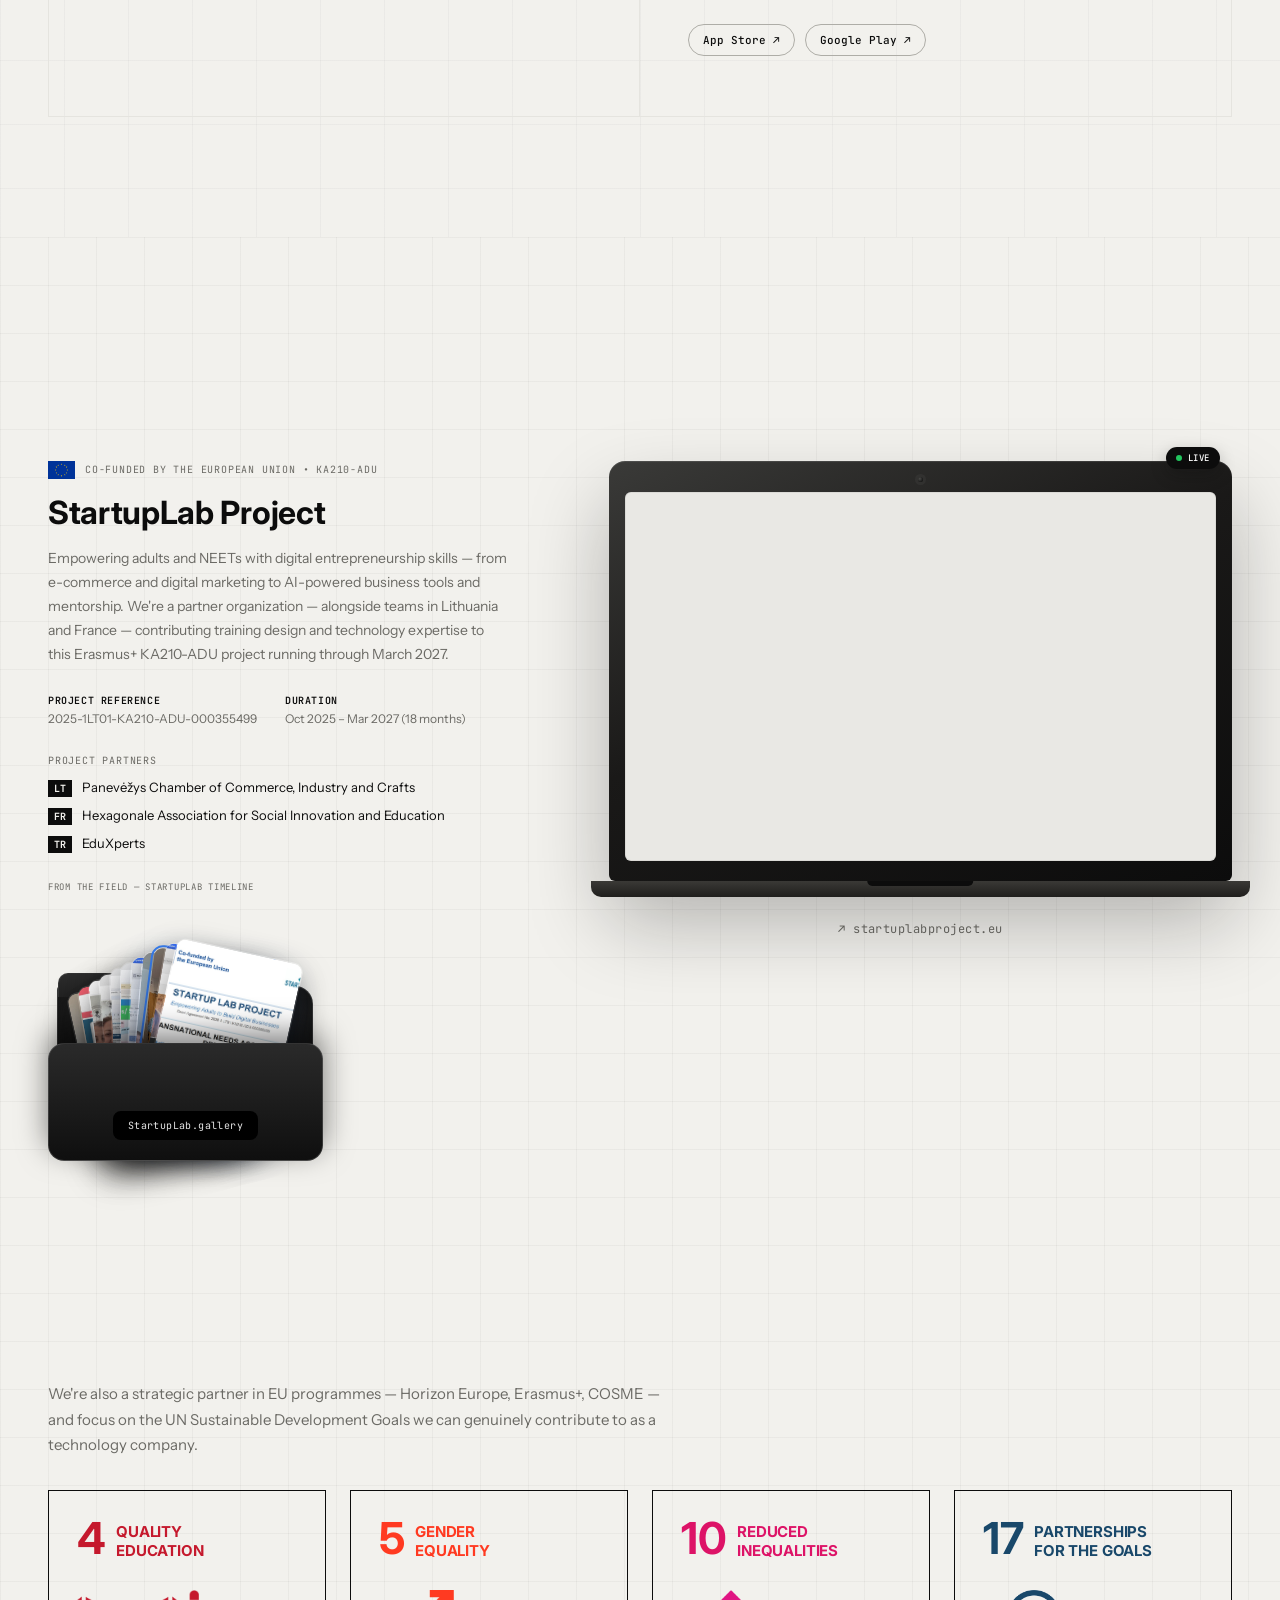
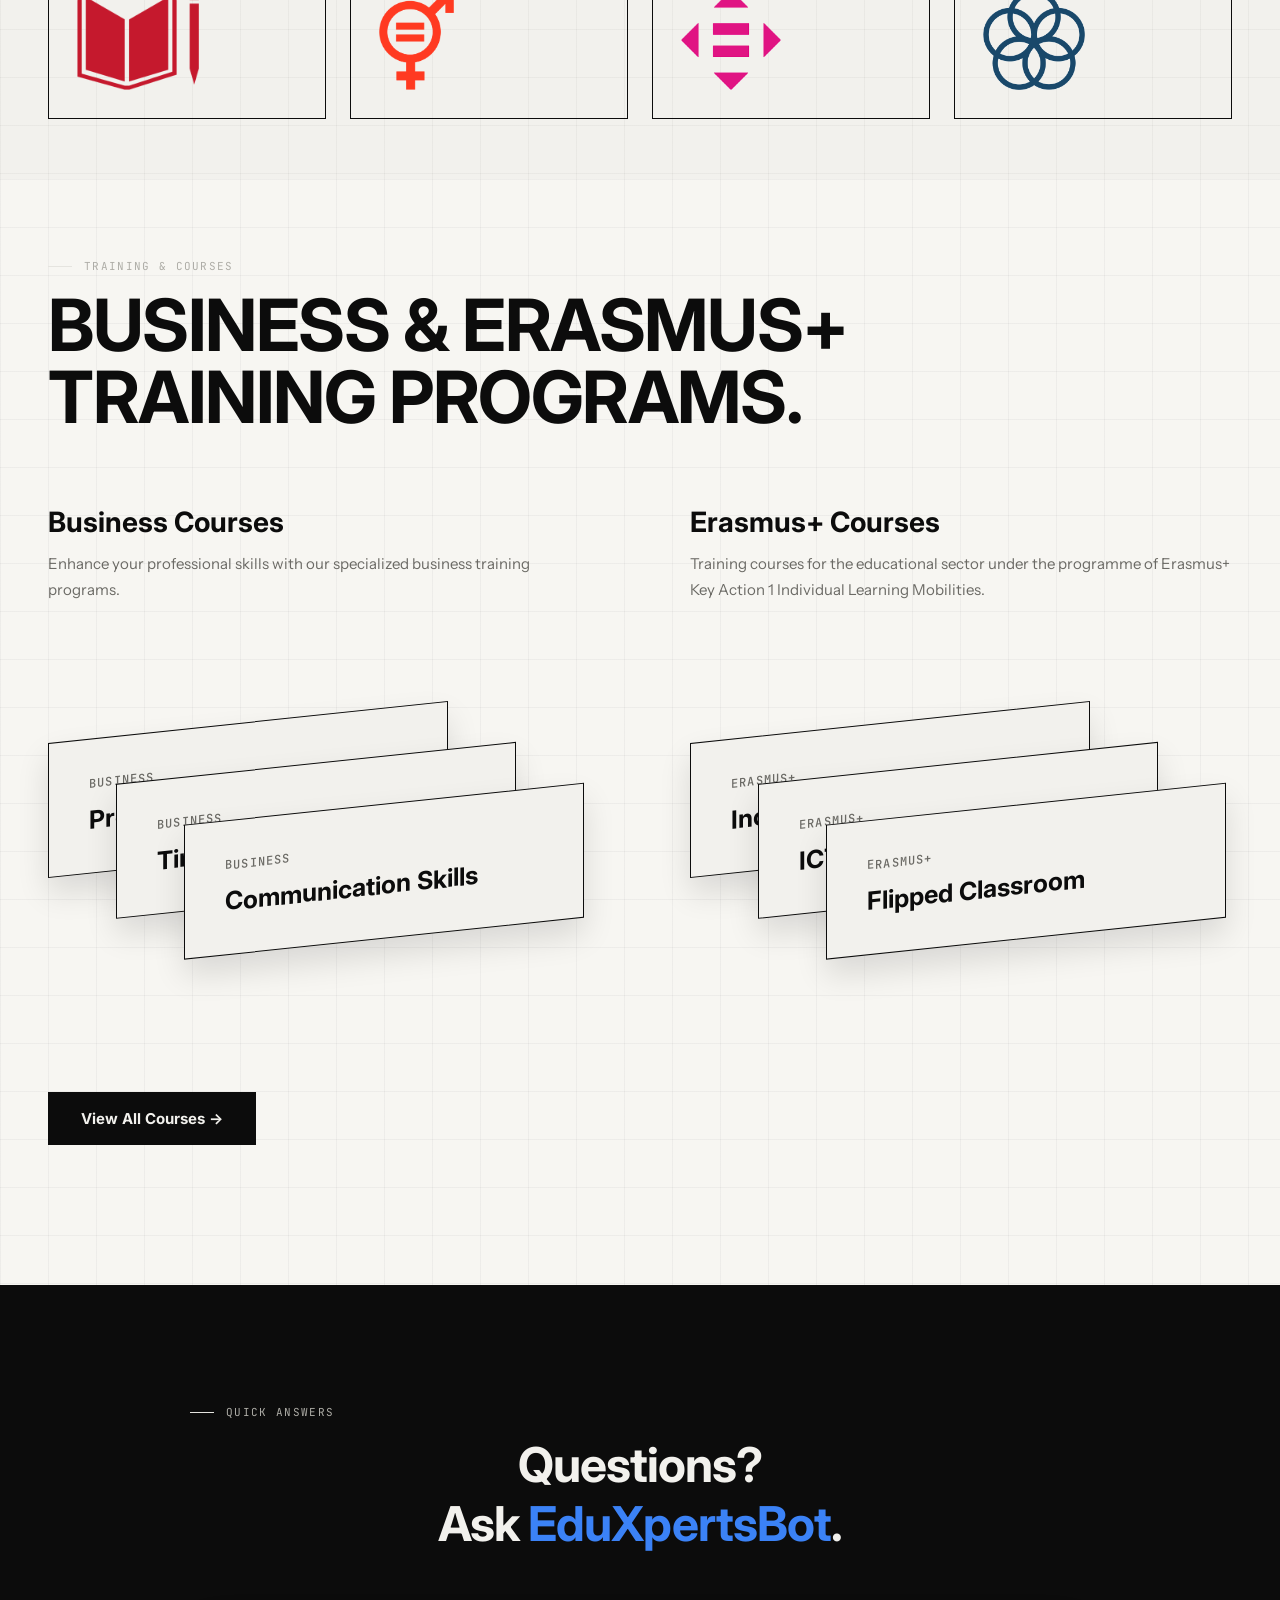
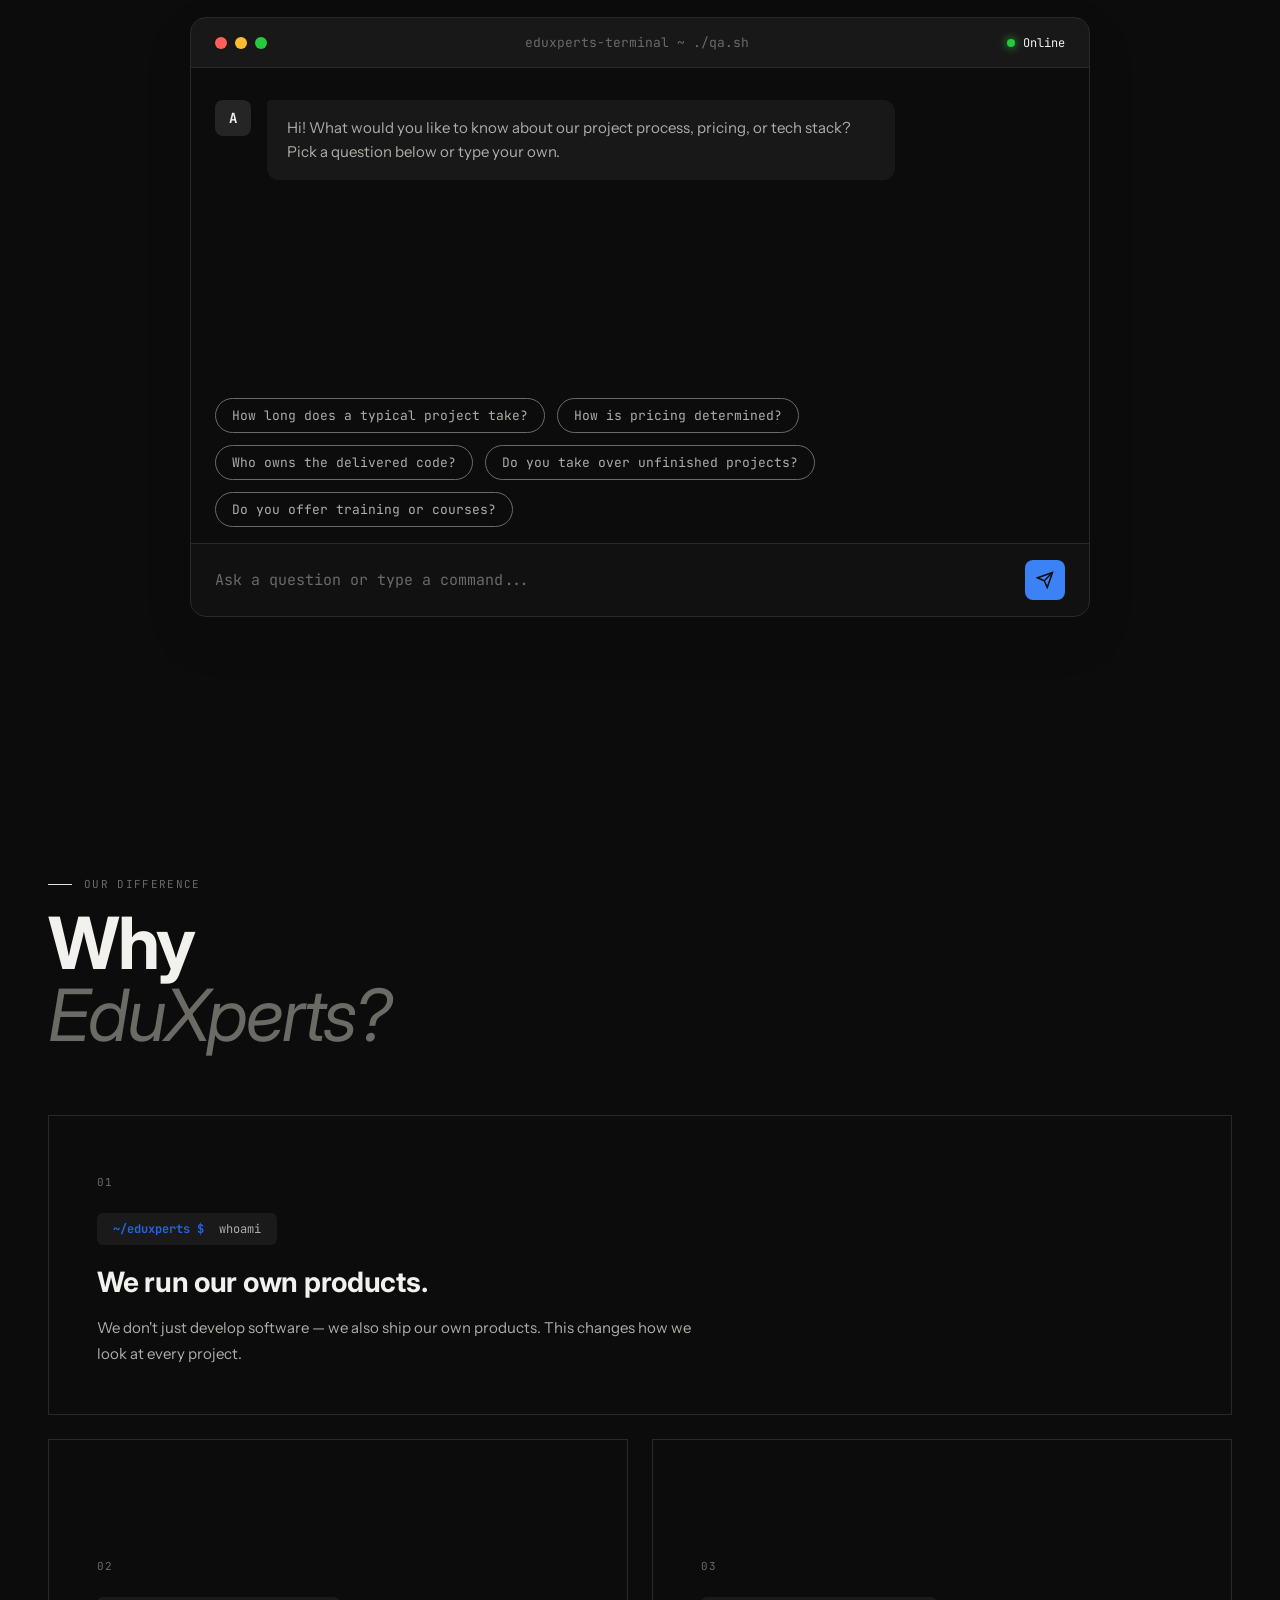
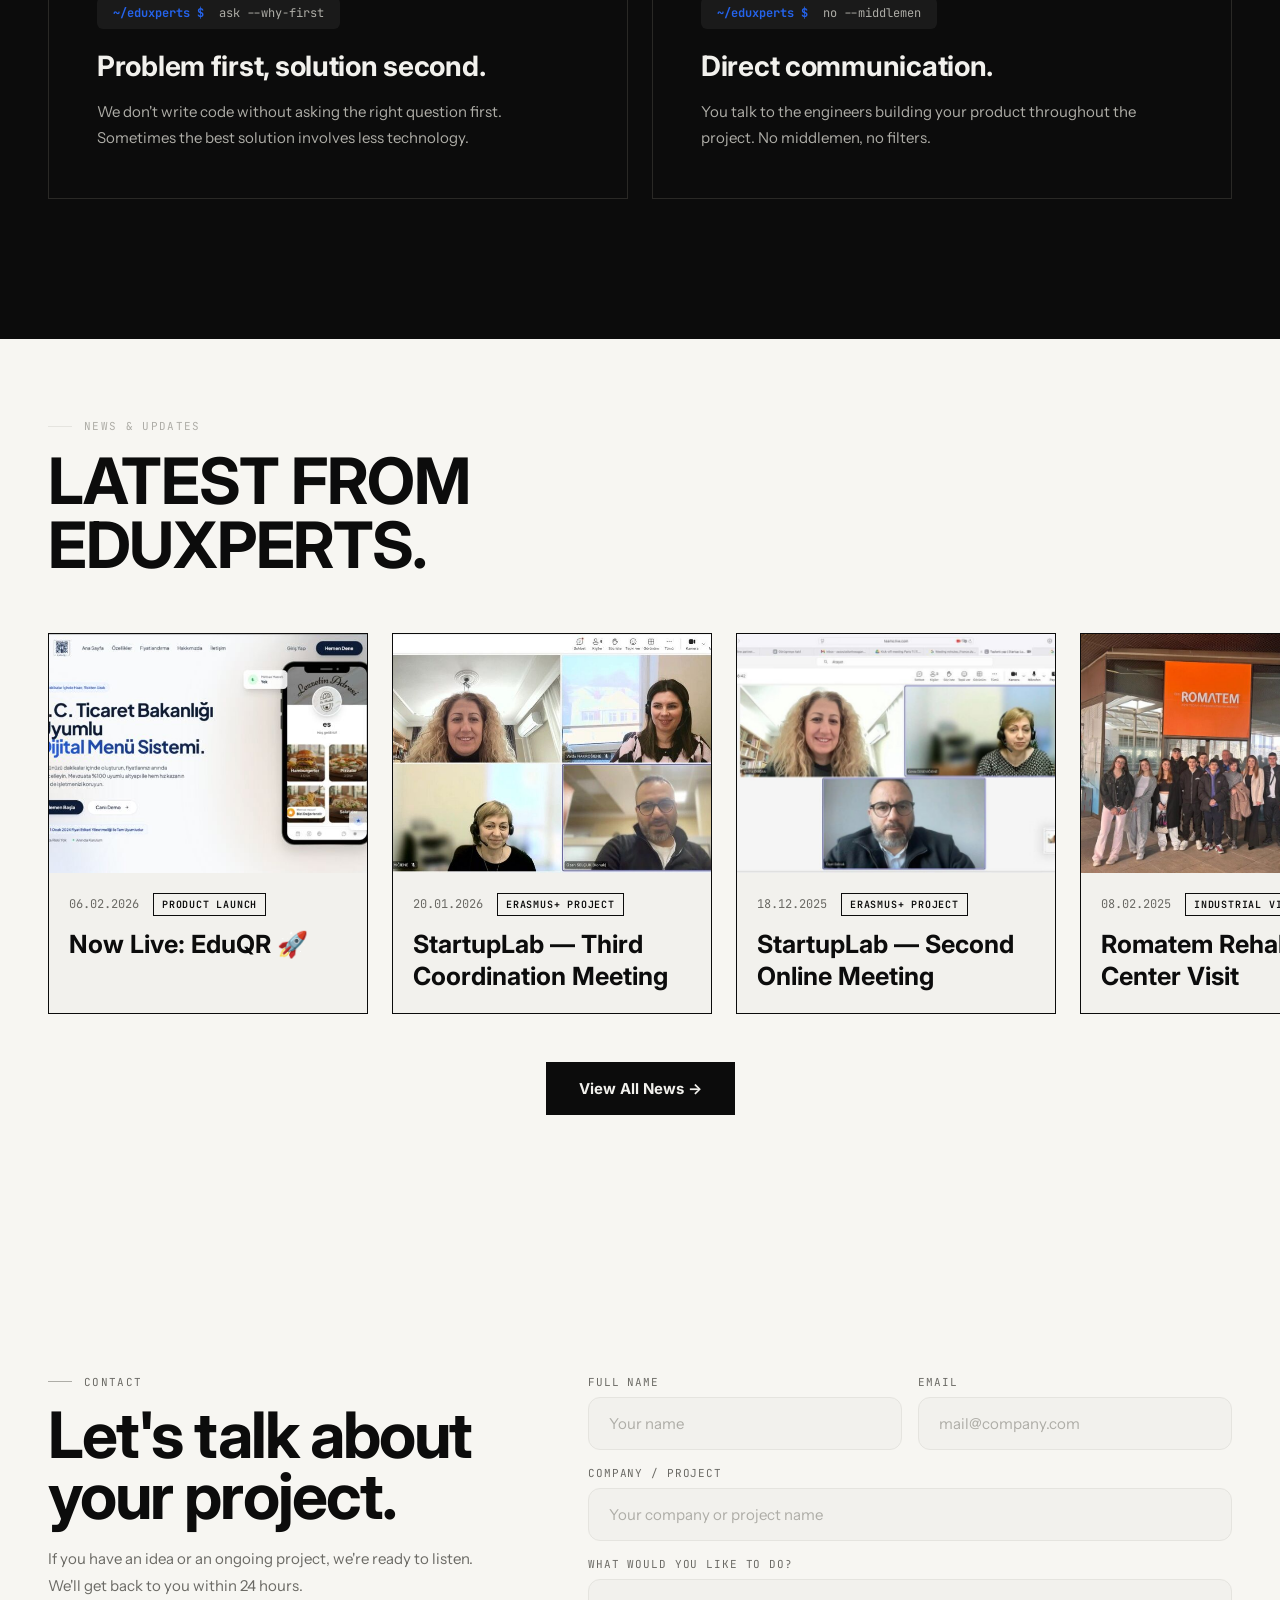
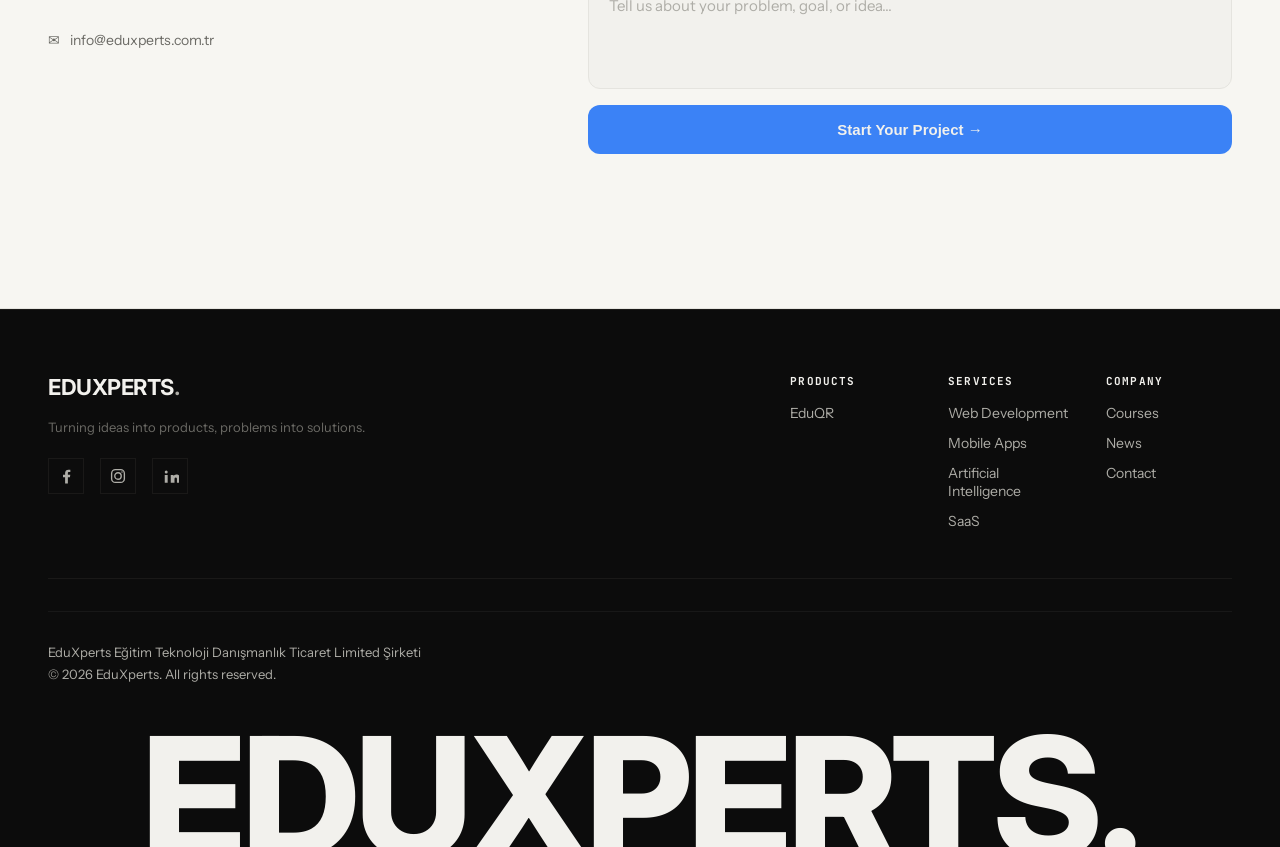
==== commit 6287aeca: "Trim Engineering Culture checklist to 4 items to match sibling card heights" ====
--- a/index.html
+++ b/index.html
@@ -310,10 +310,8 @@
                 <ul class="eng-features-grid">
                   <li><span class="f-icon">✓</span> Scalable Infrastructure</li>
                   <li><span class="f-icon">✓</span> Zero Technical Debt</li>
-                  <li><span class="f-icon">✓</span> Clean, Sustainable Code</li>
                   <li><span class="f-icon">✓</span> Security-First Architecture</li>
                   <li><span class="f-icon">✓</span> CI/CD Automation</li>
-                  <li><span class="f-icon">✓</span> Comprehensive Test Coverage</li>
                 </ul>
               </div>
               <div class="sc-bottom">
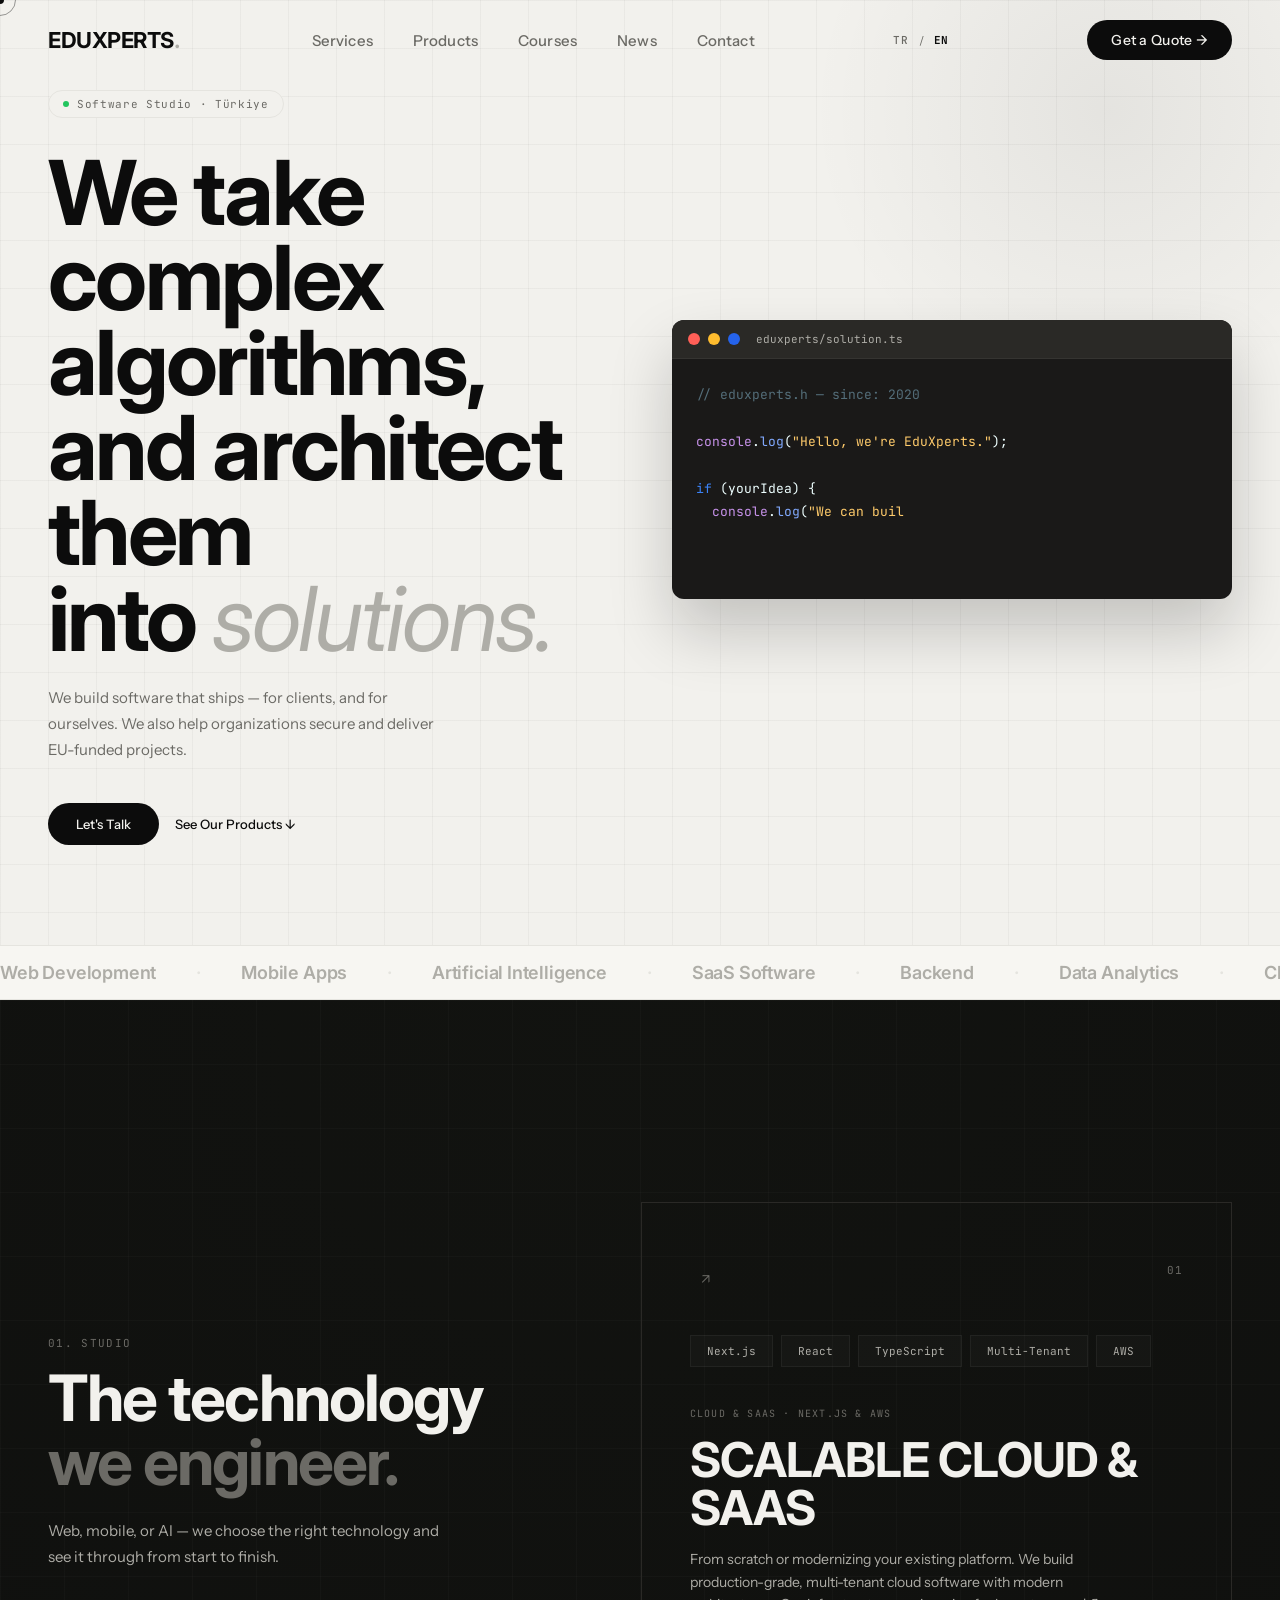
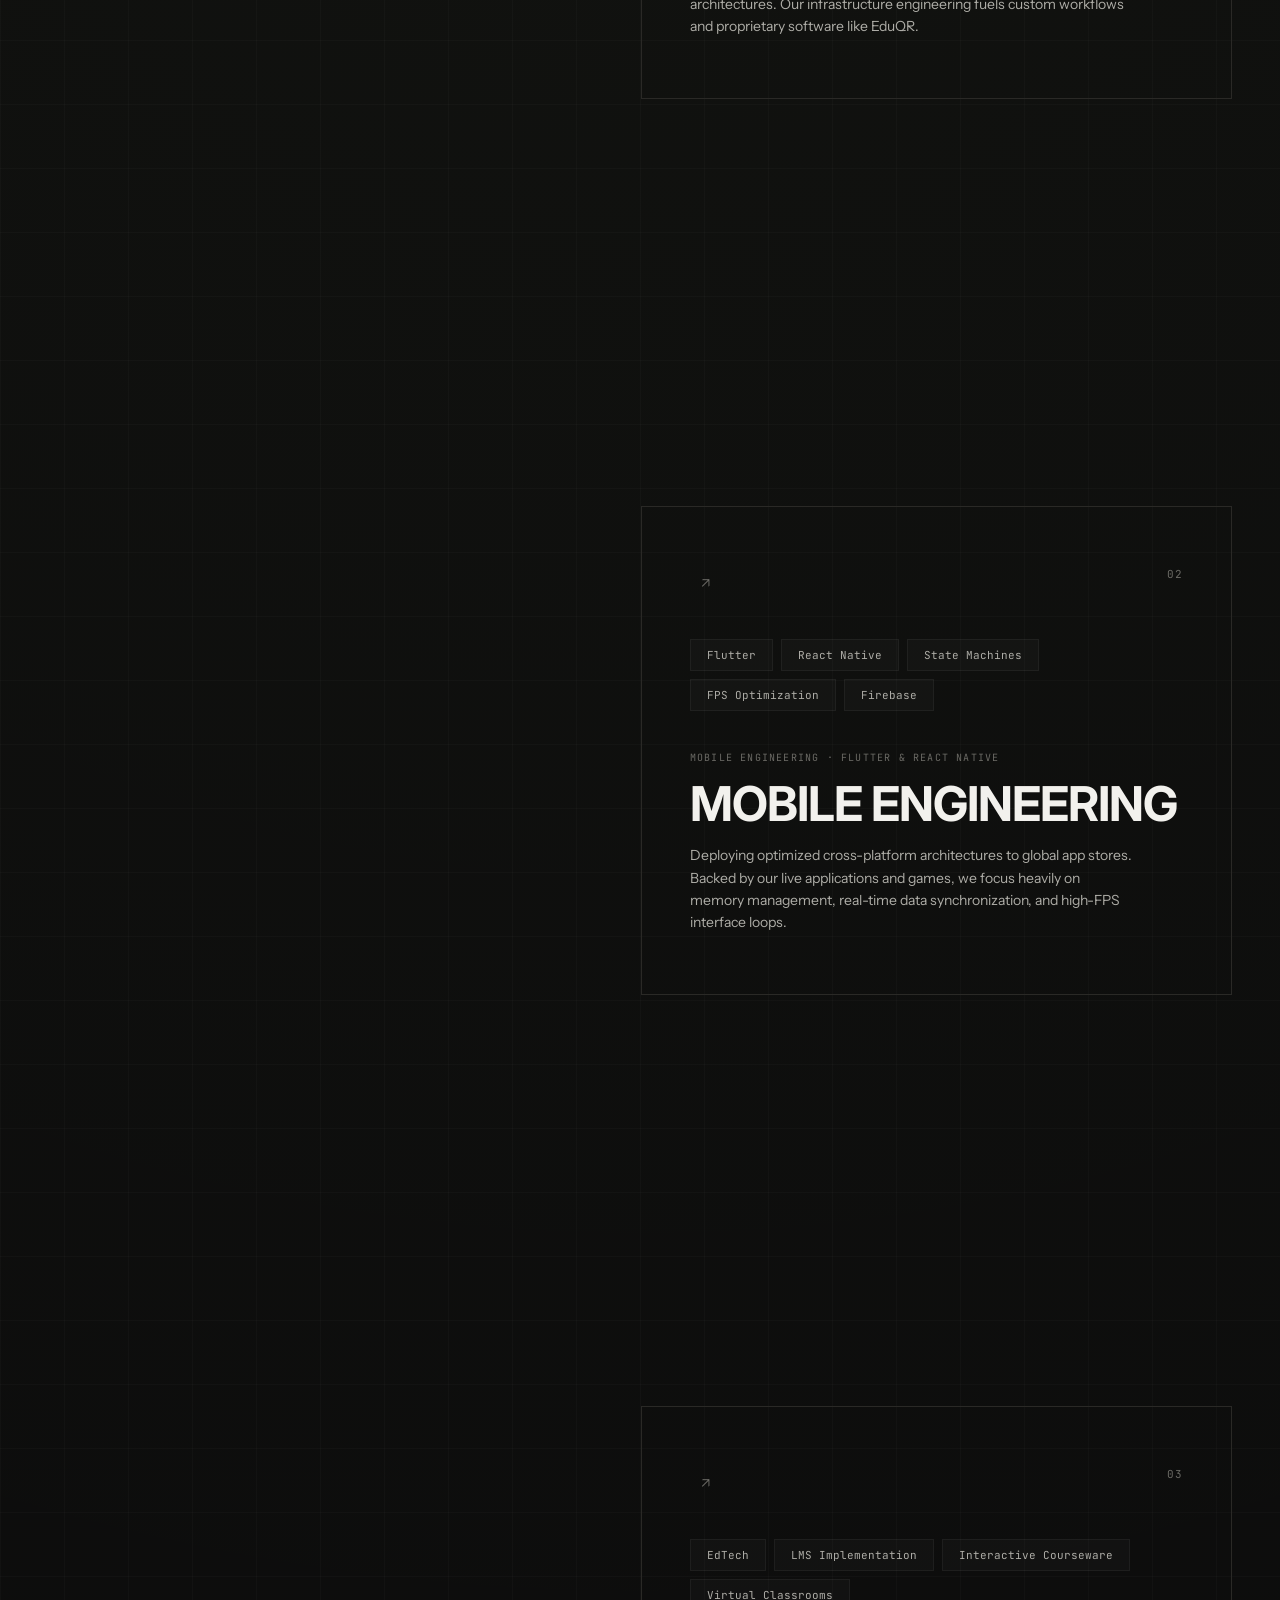
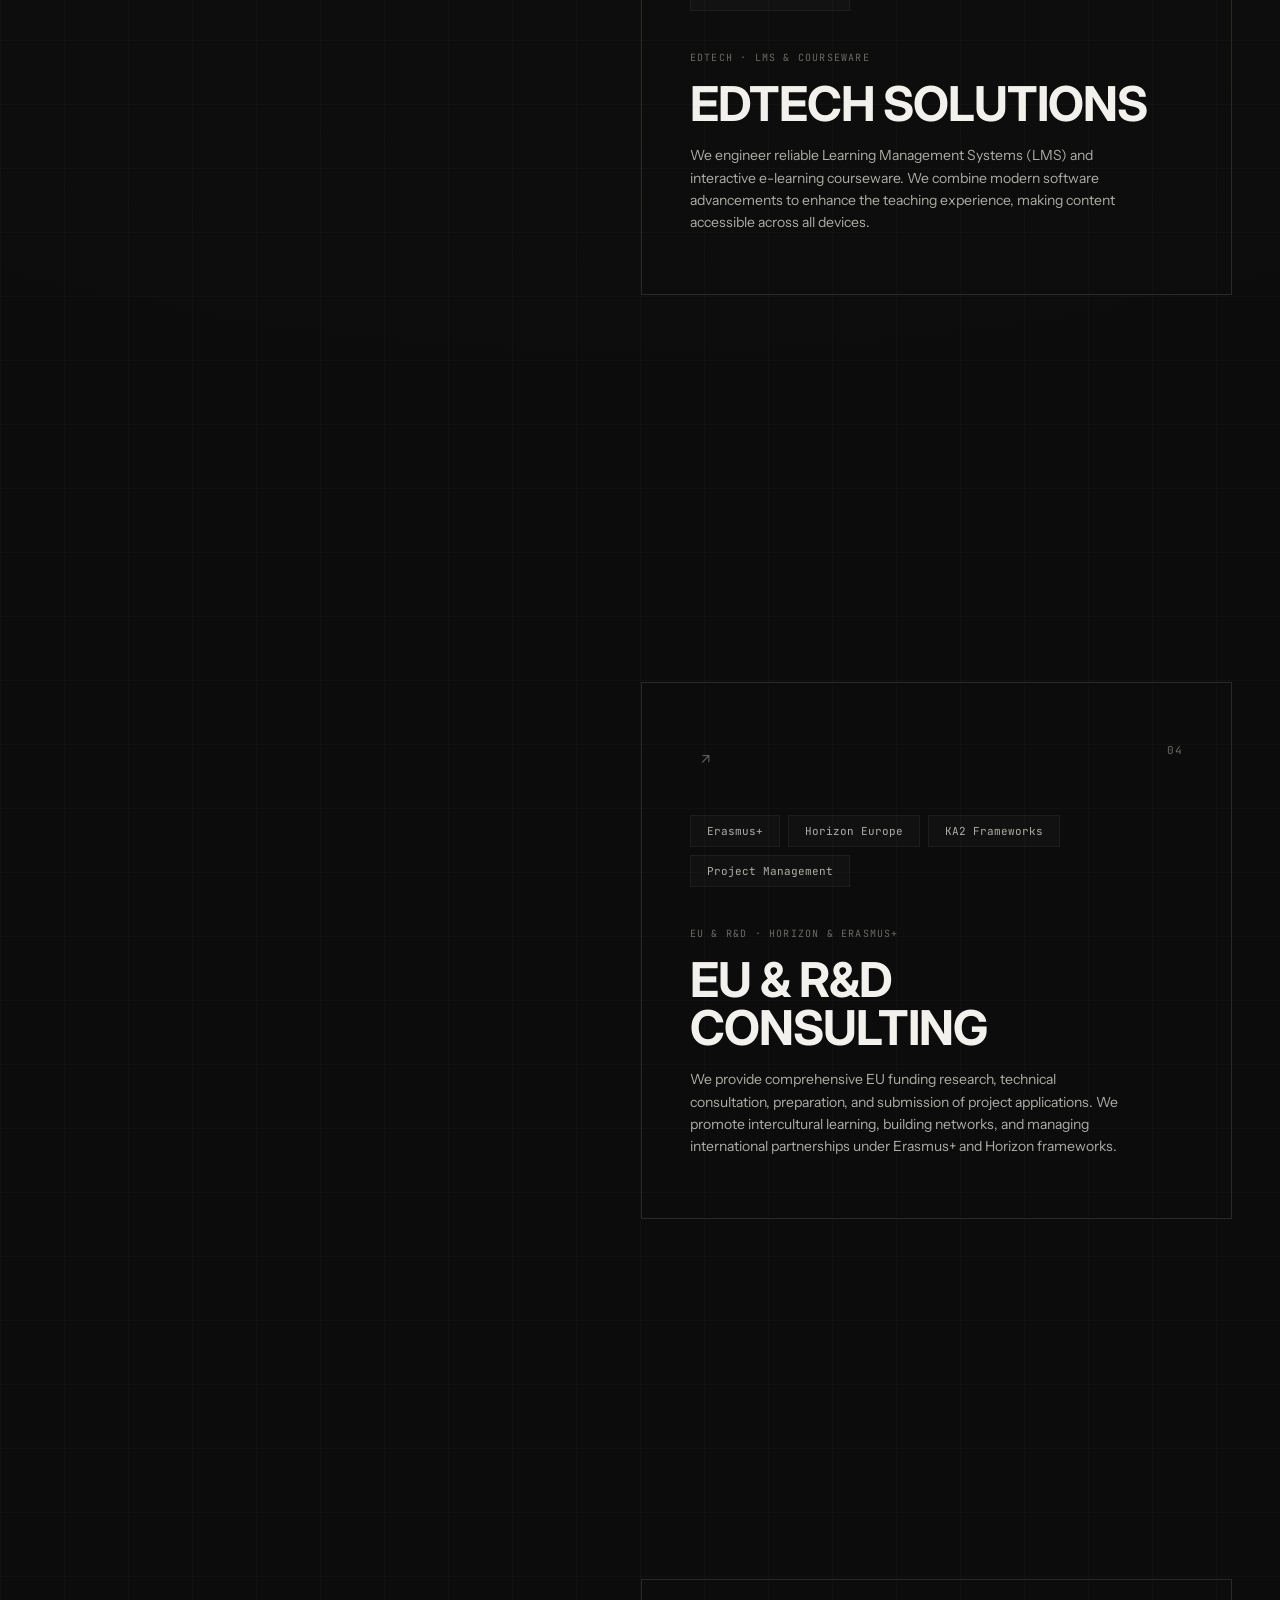
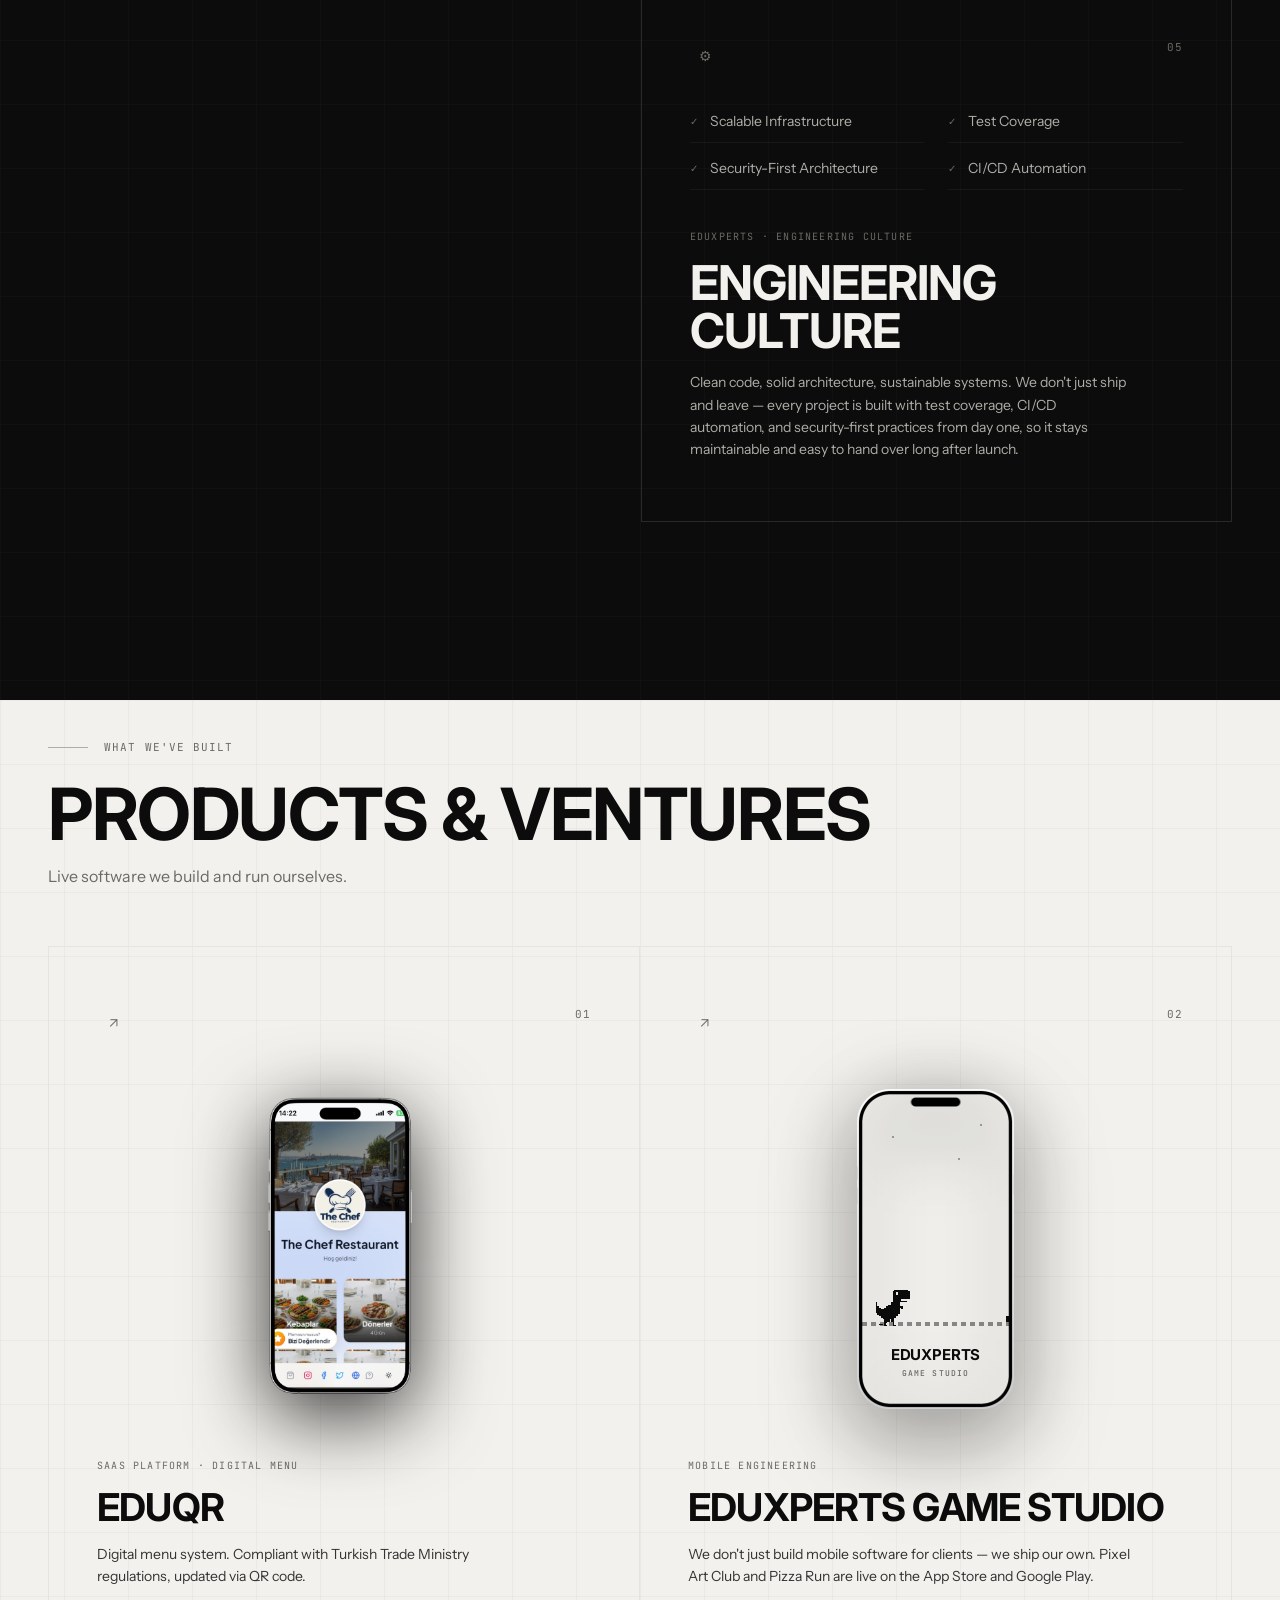
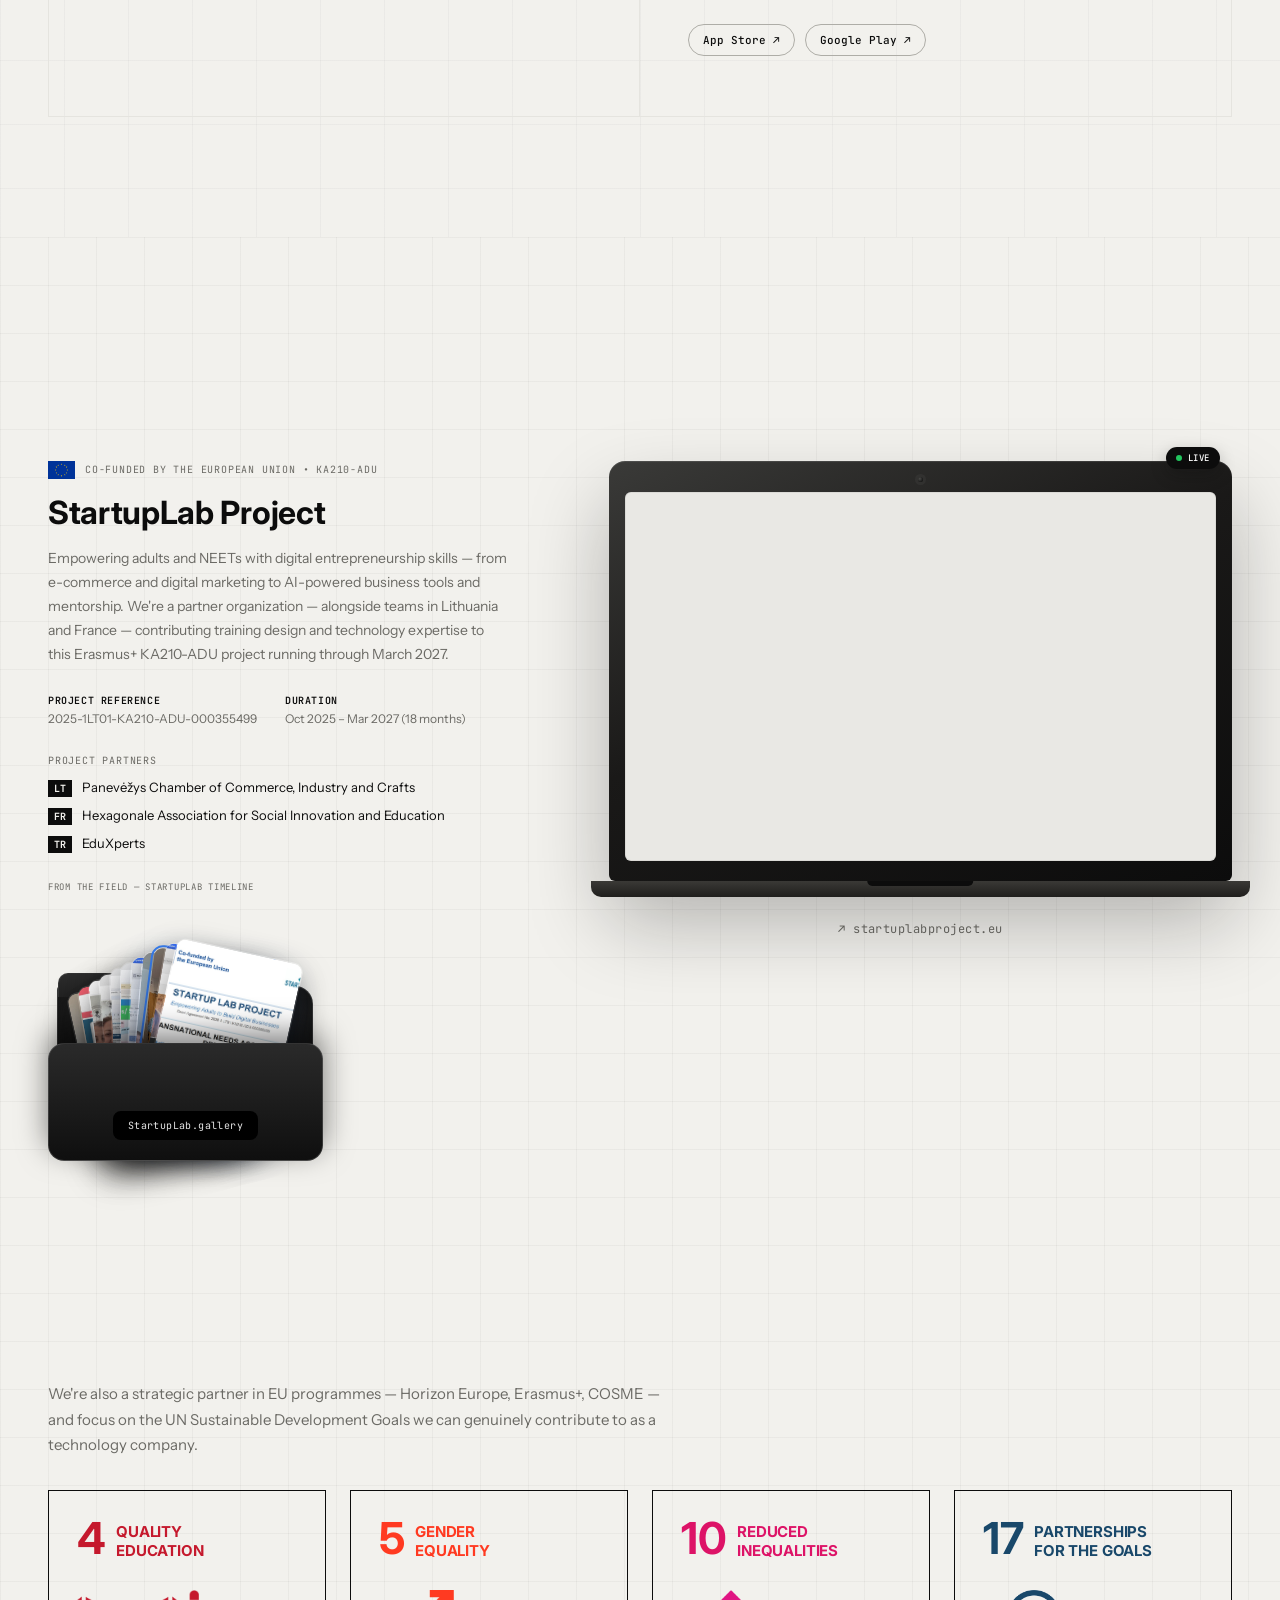
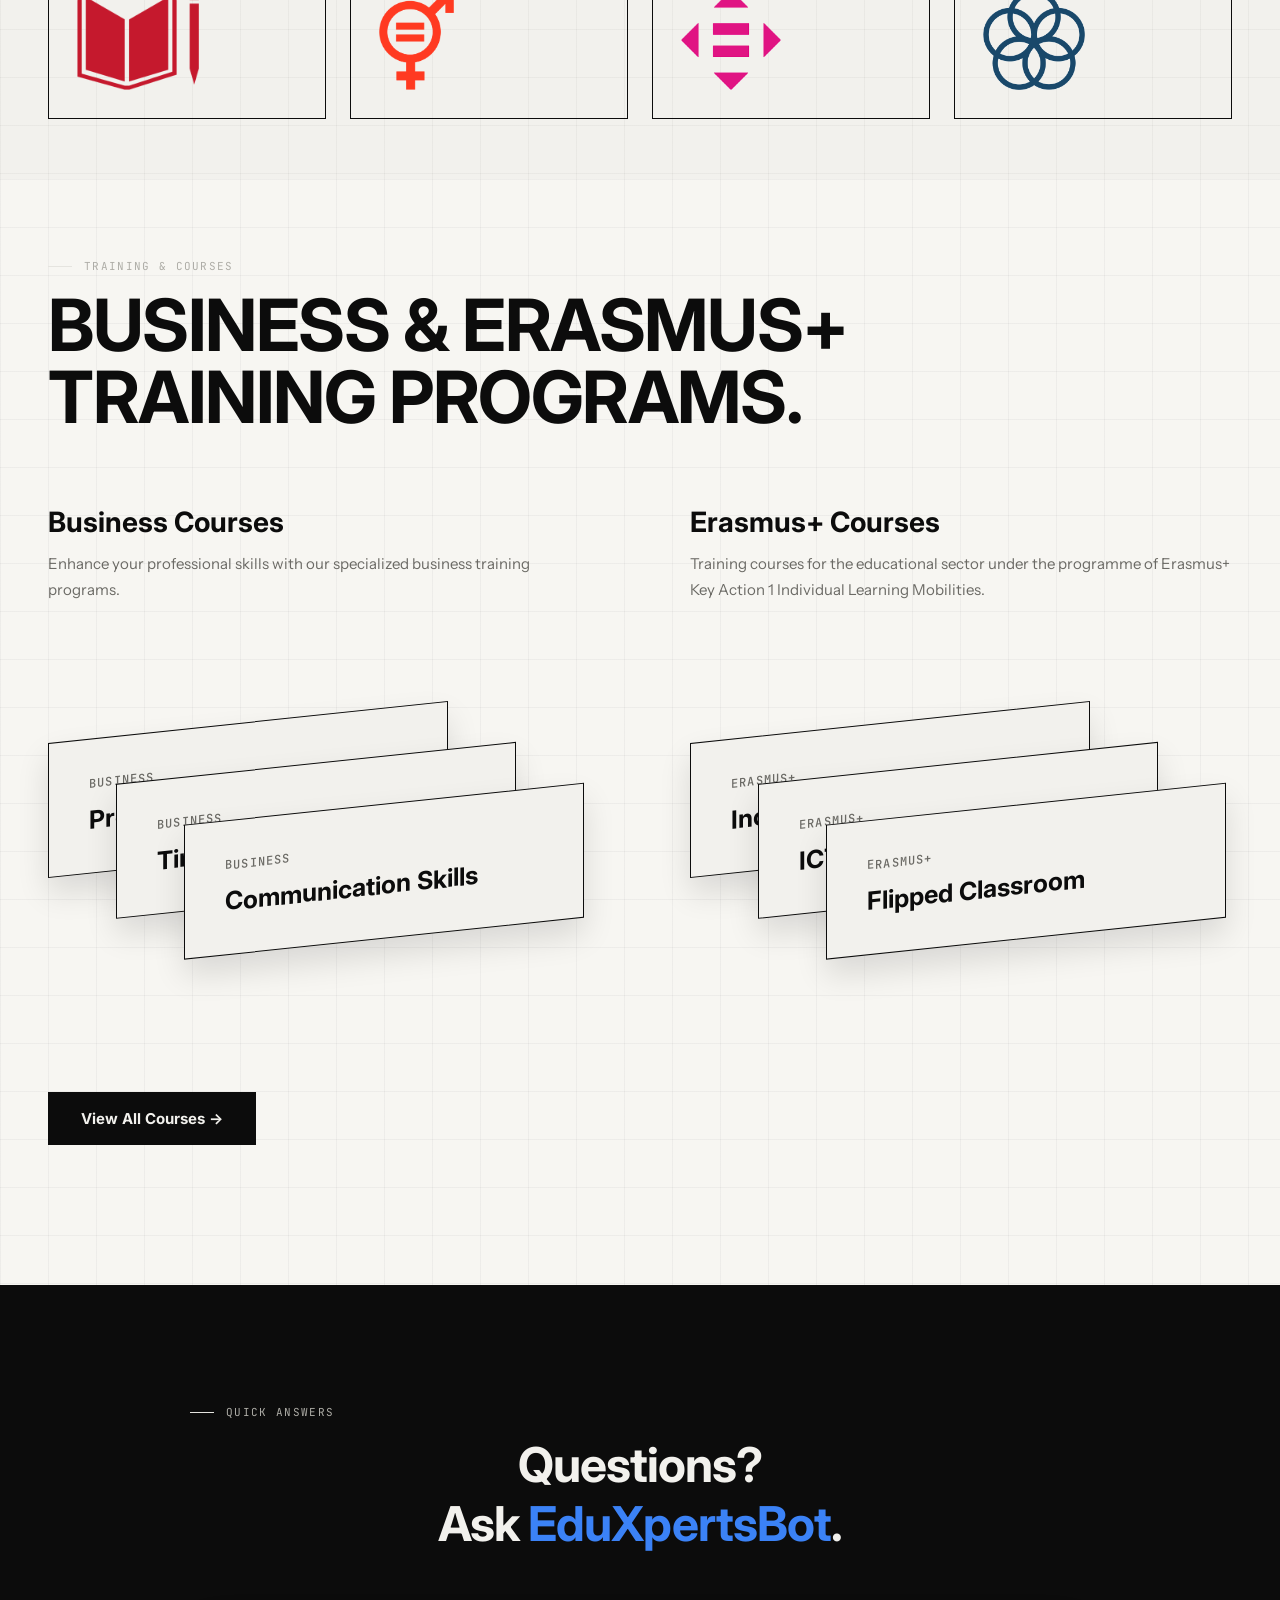
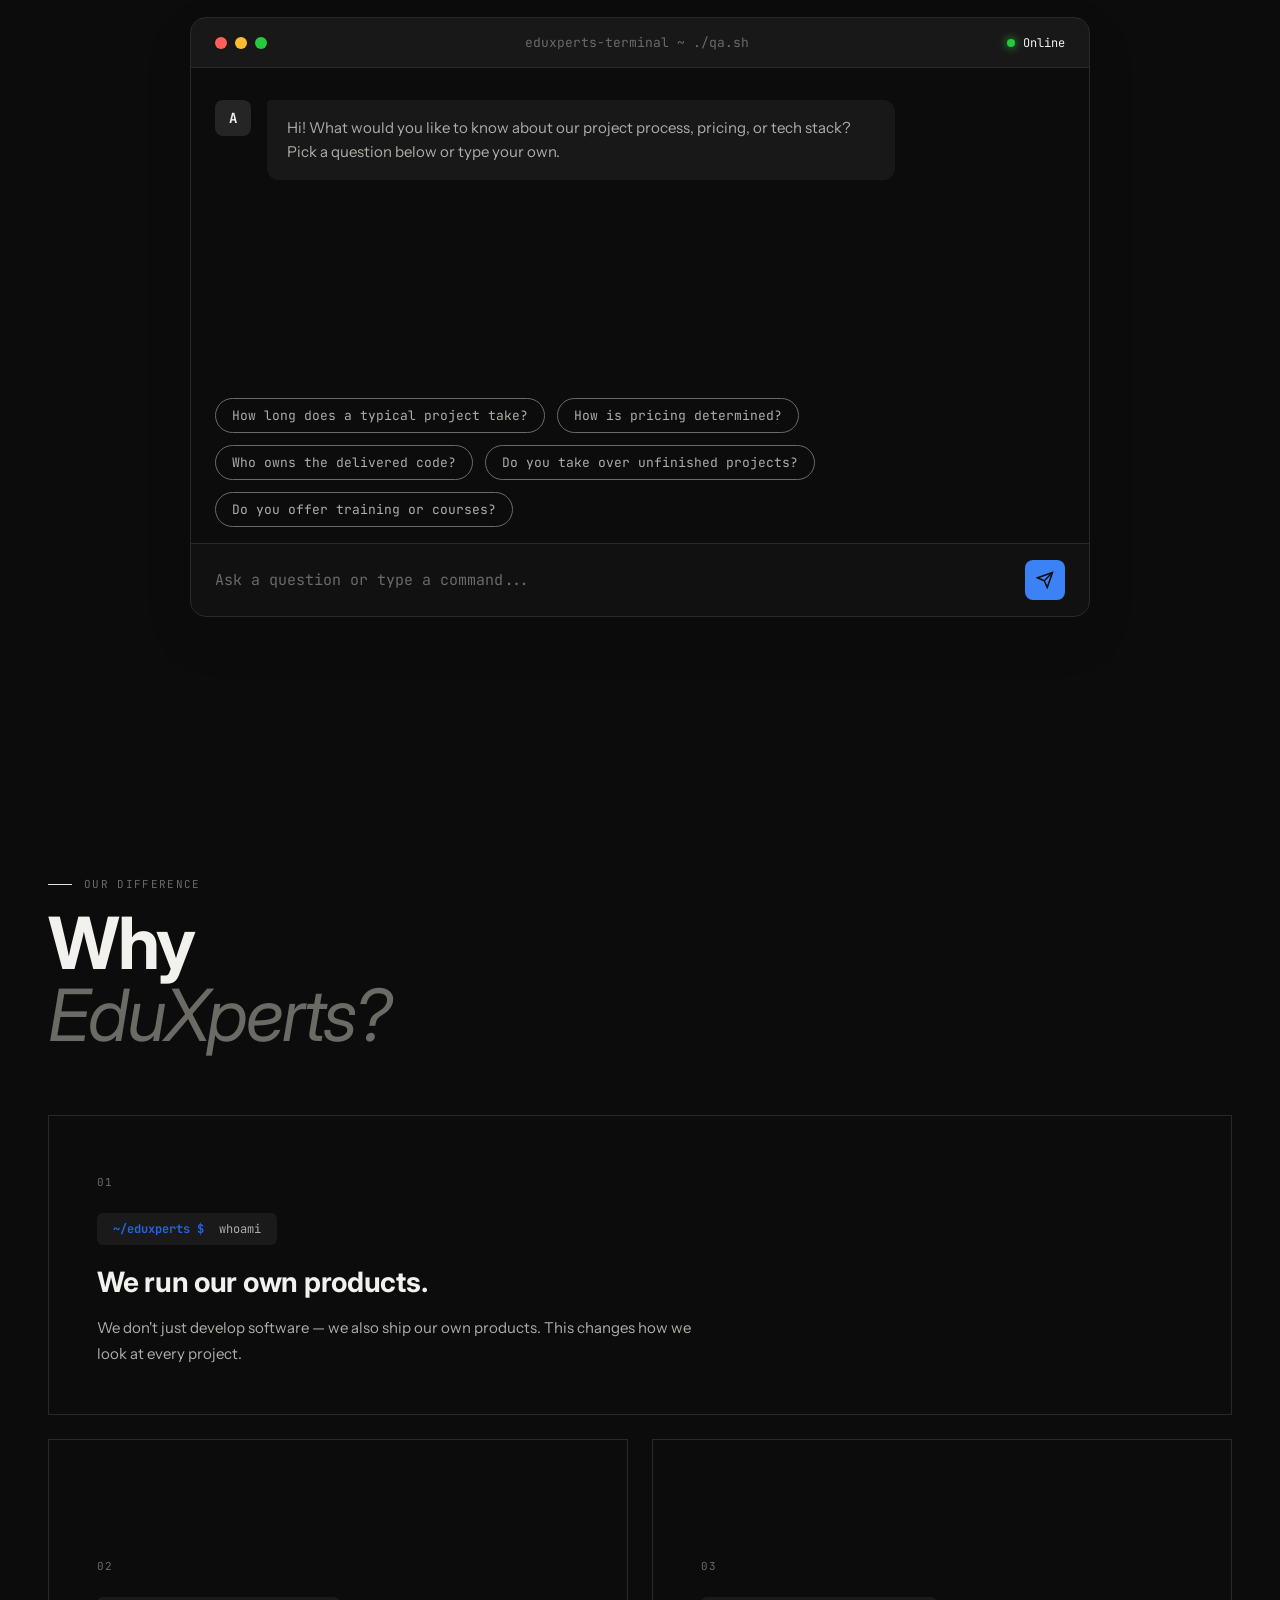
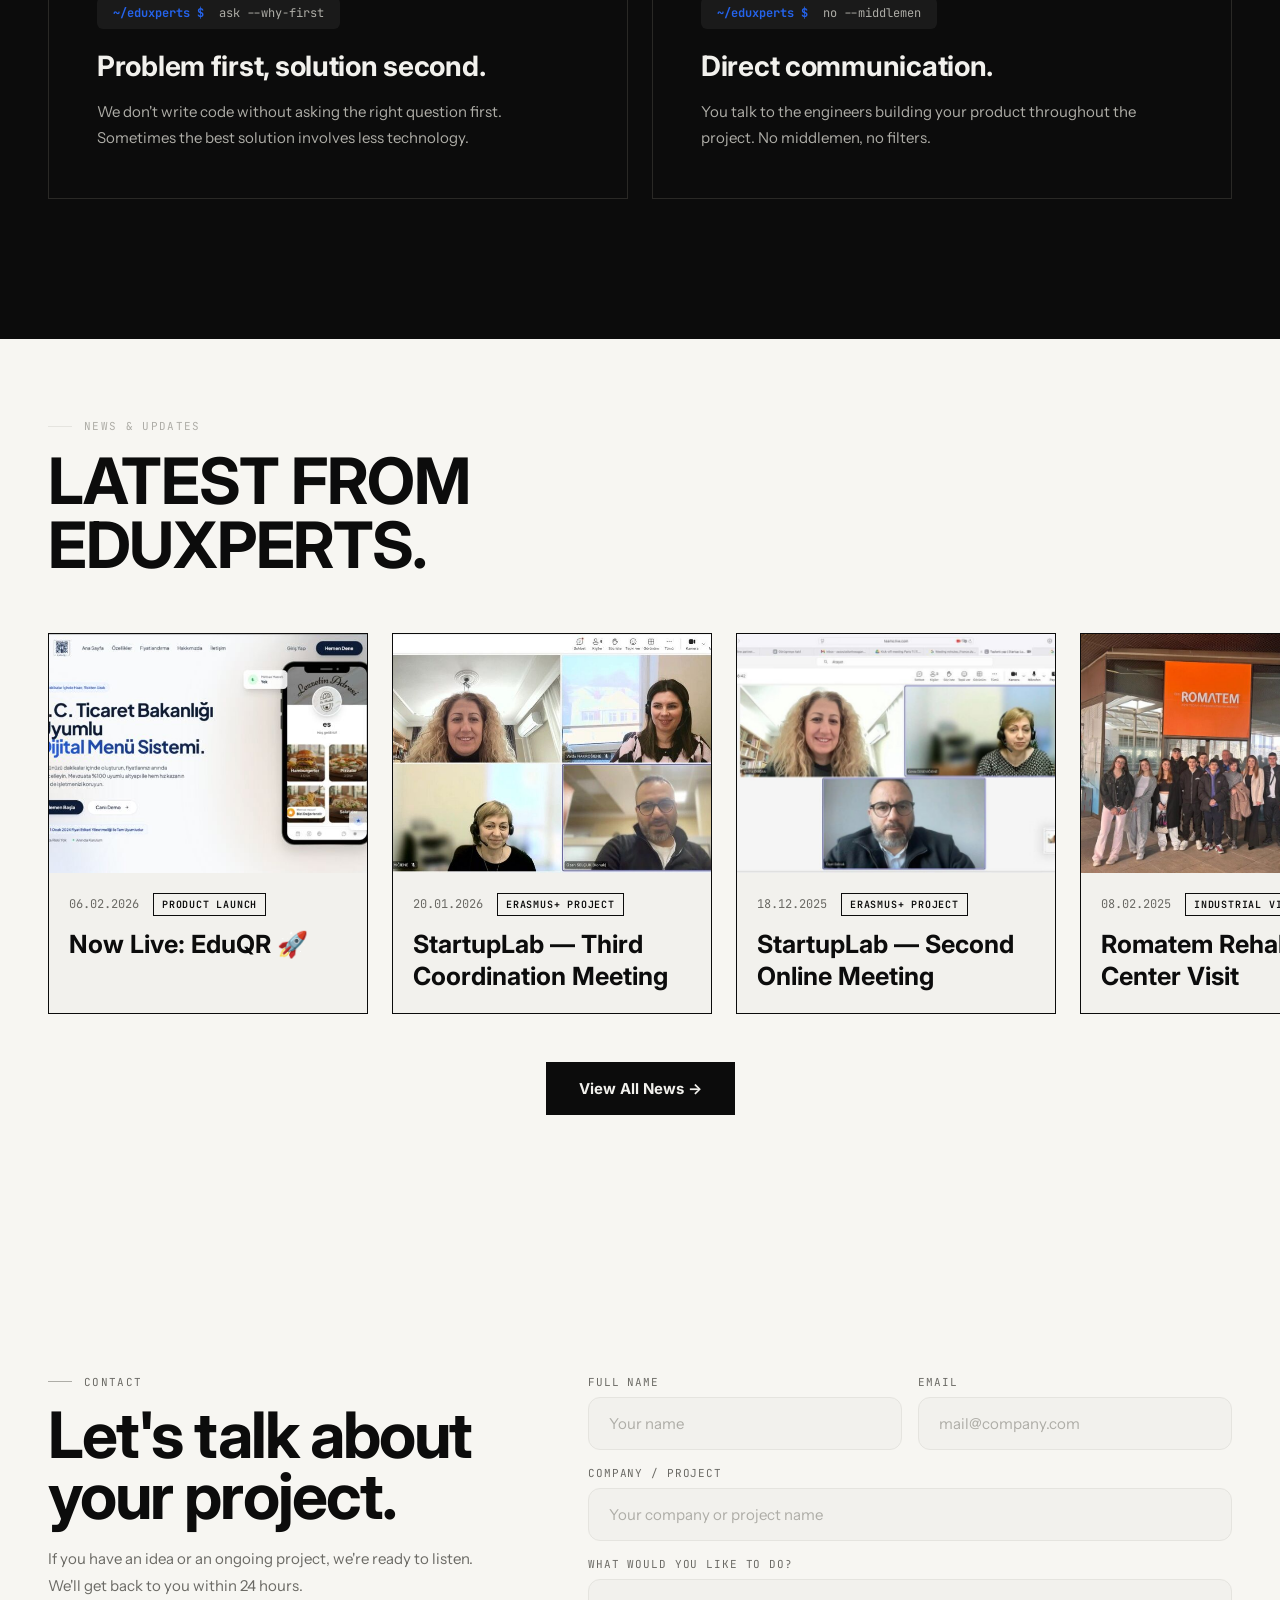
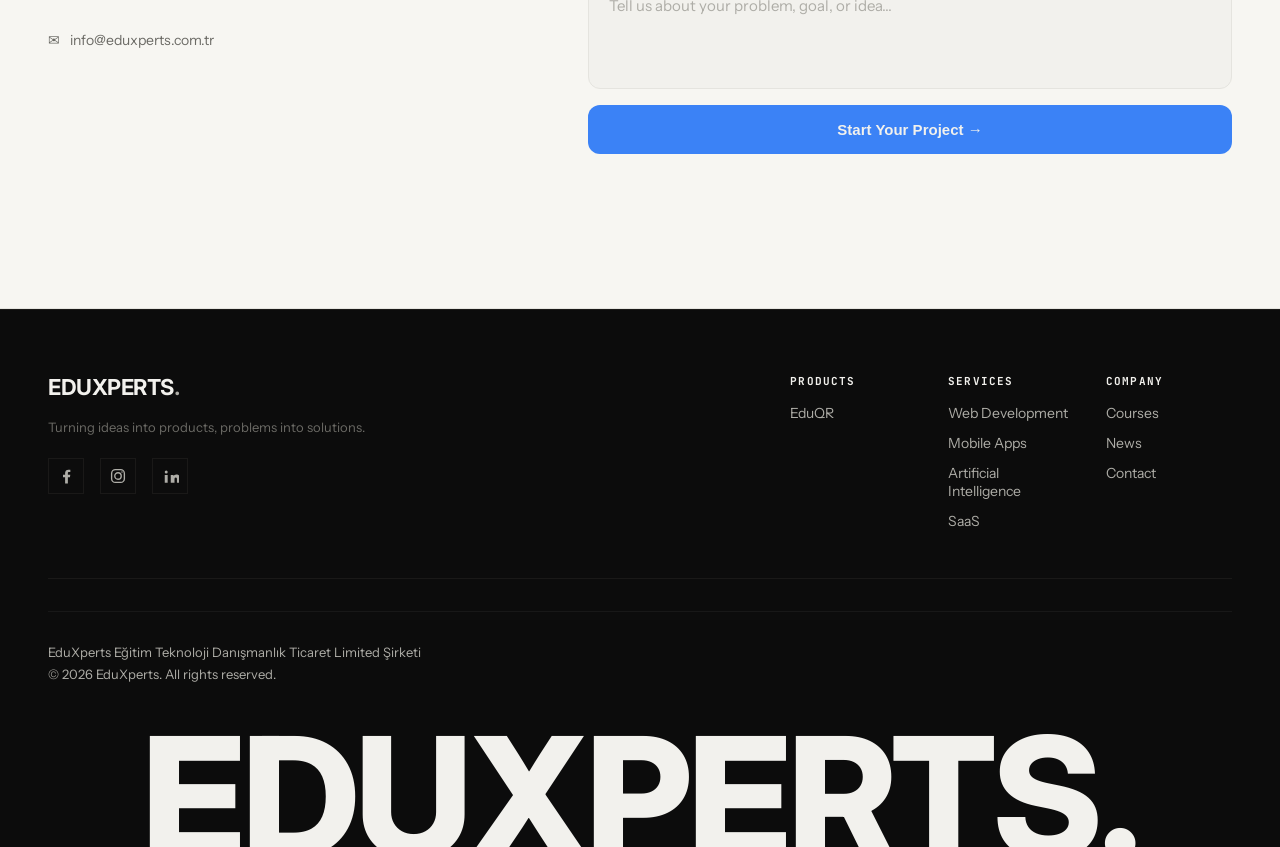
==== commit a667f08a: "Fix broken sentence and vague phrasing in engineering cards; swap unverifiable tag" ====
--- a/index.html
+++ b/index.html
@@ -309,7 +309,7 @@
               <div class="sc-middle">
                 <ul class="eng-features-grid">
                   <li><span class="f-icon">✓</span> Scalable Infrastructure</li>
-                  <li><span class="f-icon">✓</span> Zero Technical Debt</li>
+                  <li><span class="f-icon">✓</span> Test Coverage</li>
                   <li><span class="f-icon">✓</span> Security-First Architecture</li>
                   <li><span class="f-icon">✓</span> CI/CD Automation</li>
                 </ul>
